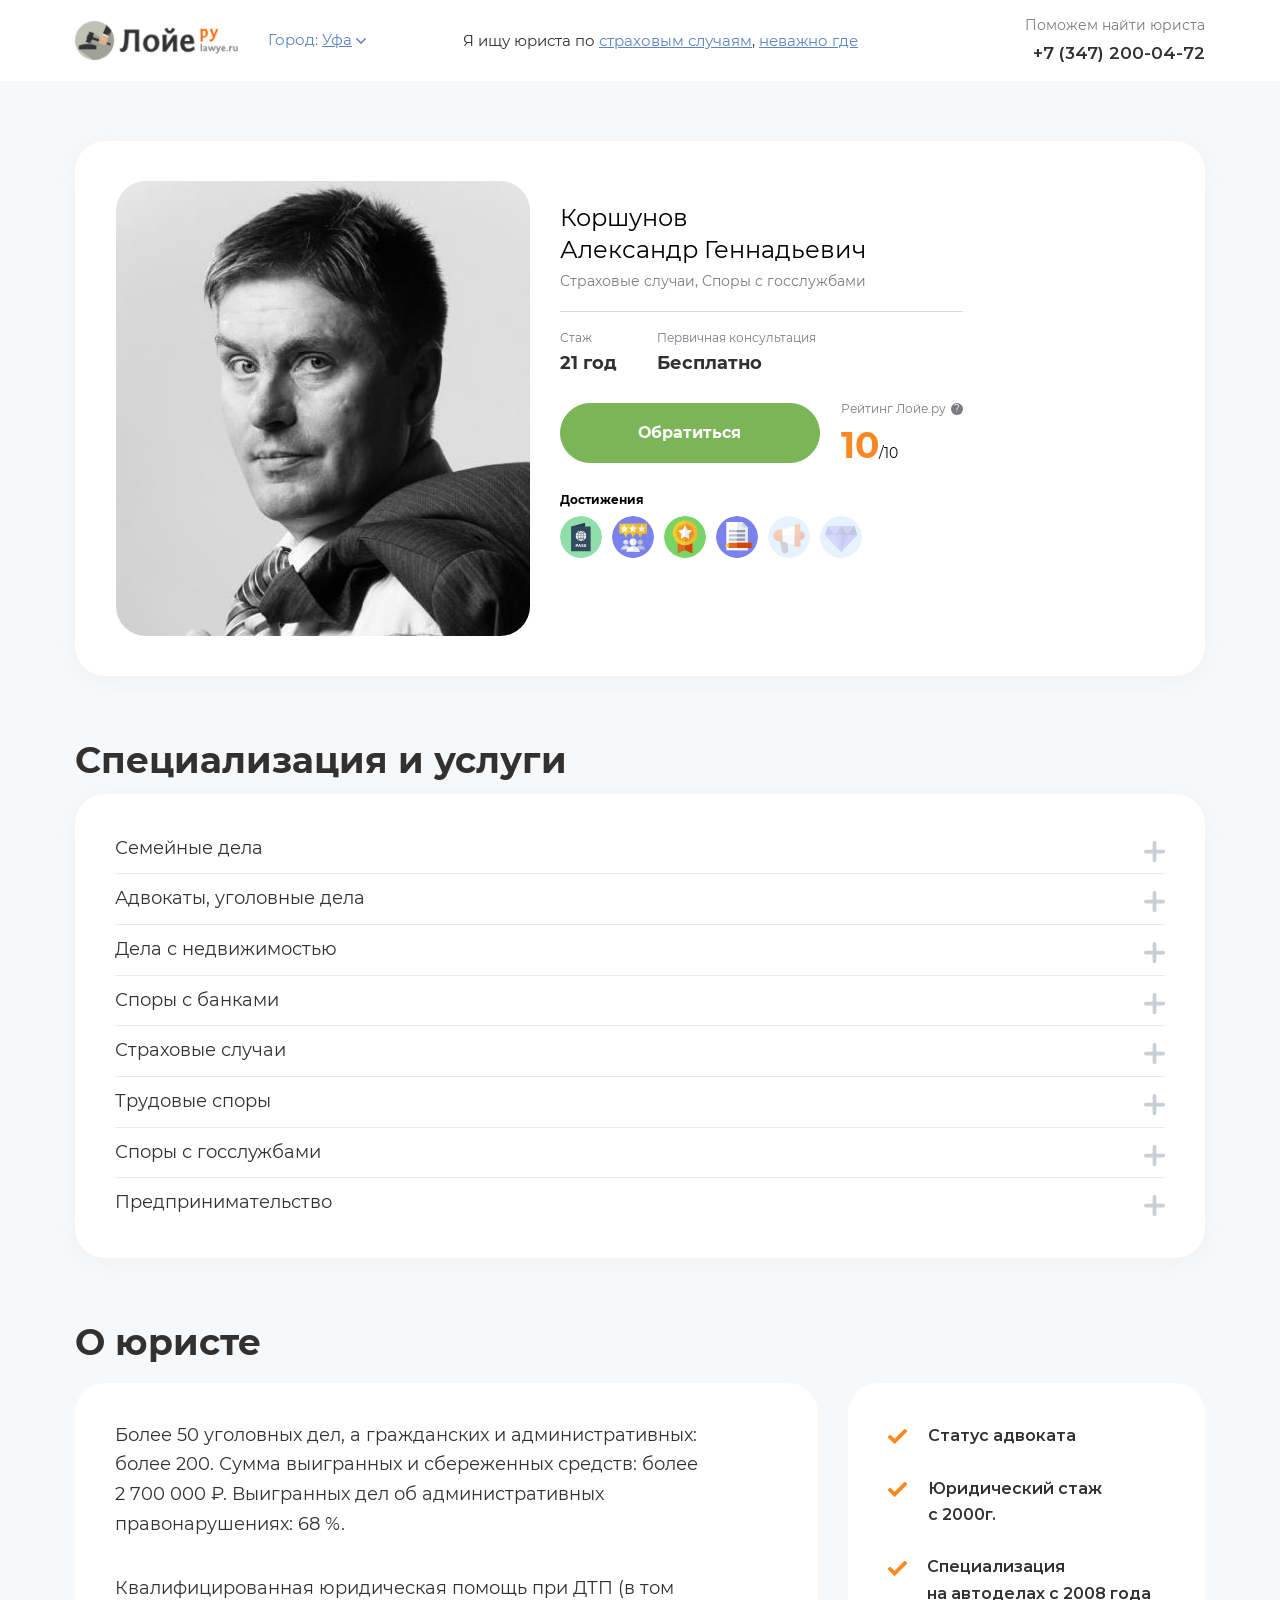
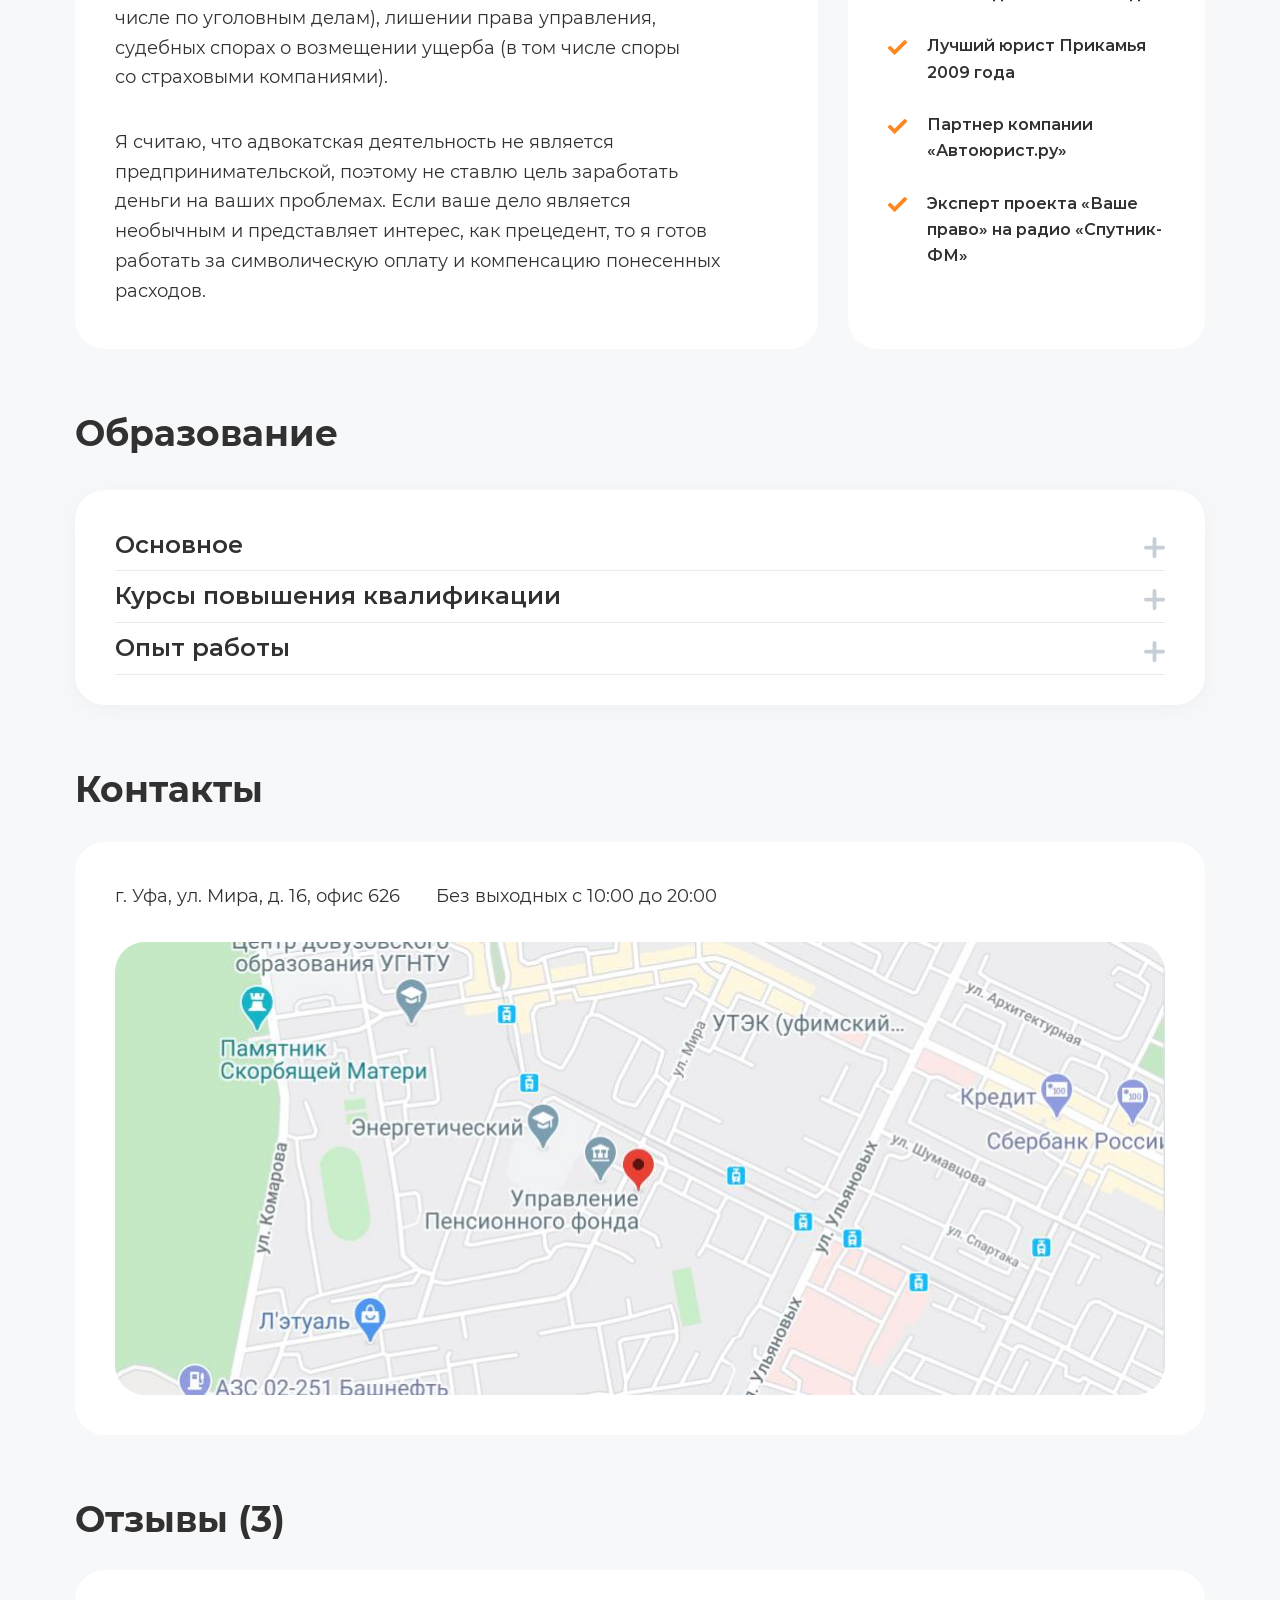
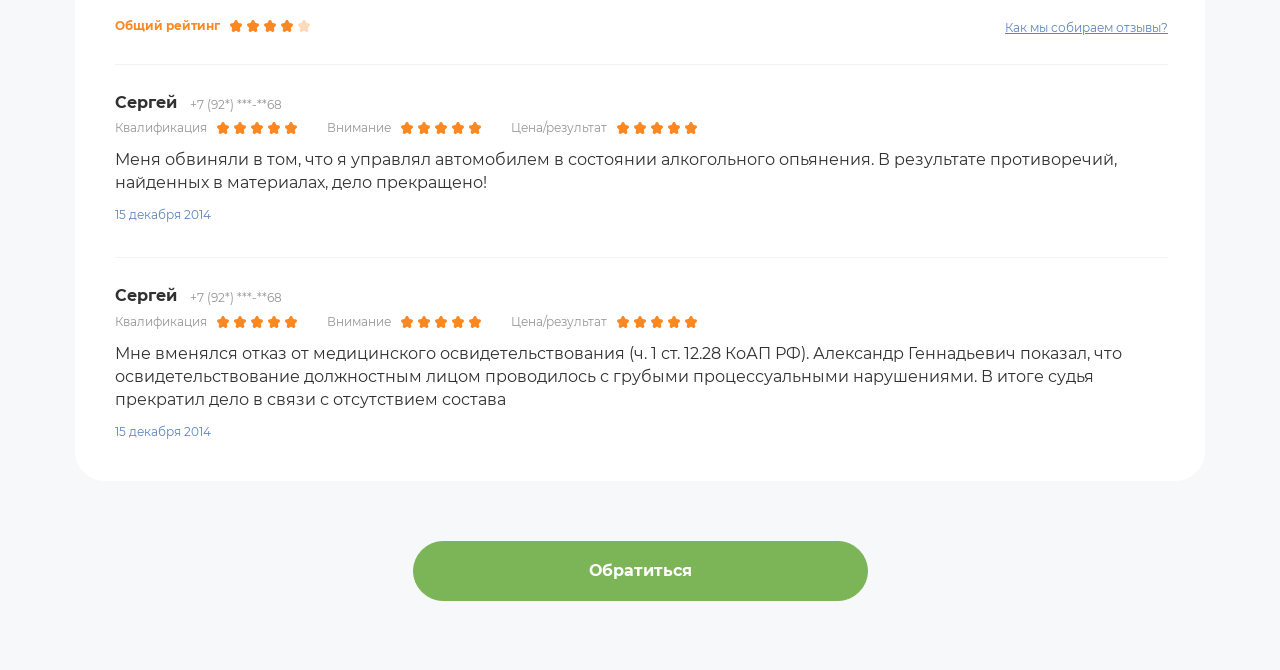
==== public/index.html @ cbe4d890 "Made 1st page" ====
<!DOCTYPE html>
<html lang="ru">
	<head>
		<meta charset="utf-8">
		<title>title</title>
		<meta name="description" content="о чем страница">
		<meta http-equiv="X-UA-Compatible" content="IE=edge">
		<meta name="viewport" content="width=device-width, shrink-to-fit=no">
		<link rel="shortcut icon" type="image/png" href="img/favicon/favicon.png"><meta name="format-detection" content="telephone=no">
		<link rel="image_src" href="http://genrif.ru/assets/i/soc-logo.png">
		<meta property="og:type" content="website">
		<meta property="og:site_name" content="content">
		<meta property="og:title" content="content">
		<meta property="og:description" content="content">
		<meta property="og:url" content="content">
		<meta property="og:locale" content="ru_RU">
		<meta property="og:image" content="path/to/image.jpg">
		<meta property="og:image:width" content="968">
		<meta property="og:image:height" content="504">
		<!-- Custom Browsers Color-->
		<meta name="theme-color" content="#3361d8">
		<link rel="stylesheet" href="libs/swiper/css/swiper.min.css"/>
		<link rel="stylesheet" href="libs/@fancyapps/fancybox/jquery.fancybox.min.css"/>
		<link rel="stylesheet" href="css/main.min.css"/>
	</head>
	<body><!--[if lt IE 11]><p   class="browsehappy container">К сожалению, вы используете устаревший браузер. Пожалуйста, <a href="http://browsehappy.com/" target="_blank">обновите ваш браузер</a>, чтобы улучшить производительность, качество отображаемого материала и повысить безопасность.</p><![endif]-->
		<div class="main-wrapper">
			<!-- start header-->
			<div class="header" id="header">
				<div class="header__header-cont container"><a class="header__logo" href="/"><img src="img/@2x/logo.png" alt=""/></a><a class="header__city-ch-bl" href="#"><span class="gray-txt"></span>Город:
					<span class="blue-txt">Уфа</span>
					<svg class="icon icon-chevron-down ">
						<use xlink:href="img/svg/sprite.svg#chevron-down"></use>
					</svg></a>
					<div class="header__search-result-hint-txt d-none d-xl-block">
						Я ищу юриста по
						<a href="#">страховым случаям</a>,
						<a href="#">неважно где</a>
					</div><a class="header__call-us-block" href="tel:+73472000472"><span class="header__desctop-var d-none d-md-block"><span class="call-us-txt">Поможем найти юриста</span><span class="call-us-number">+7 (347) 200-04-72</span></span><span class="header__mob-var d-flex d-md-none">
					<svg class="icon icon-phone ">
						<use xlink:href="img/svg/sprite.svg#phone"></use>
					</svg></span></a>
				</div>
			</div>
			<!-- end header-->
			<!-- start sProfile-->
			<div class="sProfile" id="sProfile">
				<div class="container">
					<div class="sProfile__profile-box">
						<div class="sProfile__img-block"><img src="img/@2x/profile-img.jpg" alt=""/>
						</div>
						<div class="sProfile__profile-content">
							<div class="sProfile__name-and-spec-box">
								<div class="sProfile__name-txt">Коршунов Александр&#160;Геннадьевич
								</div>
								<div class="sProfile__spec-txt">Страховые случаи, Споры с госслужбами
								</div>
							</div>
							<div class="sProfile__txt-descr-pills">
								<div class="sProfile__txt-descr-pill-item"><span>Стаж</span><span>21 год</span>
								</div>
								<div class="sProfile__txt-descr-pill-item"><span>Первичная консультация</span><span>Бесплатно</span>
								</div>
							</div>
							<div class="sProfile__rate-and-ask-strip"><a class="sProfile__appeal-btn" href="#">Обратиться</a>
								<div class="sProfile__rate-lowyeru-box">
									<div class="sProfile__rate-lowyeru-txt"><span class="txt-bl">Рейтинг Лойе.ру</span><span class="help-icon">?</span>
									</div>
									<div class="sProfile__rate-lowyeru-num"><span>10</span><span>/10</span>
									</div>
								</div>
							</div>
							<div class="sProfile__achivements-box">
								<div class="sProfile__achivements-headline">Достижения
								</div>
								<div class="sProfile__achievment-items-box">
									<div class="sProfile__achievment-item"><img src="img/achievment-img-1.svg" alt=""/>
										<div class="tool-tip">Паспорт проверен</div>
									</div>
									<div class="sProfile__achievment-item"><img src="img/achievment-img-2.svg" alt=""/>
										<div class="tool-tip">Паспорт проверен 2</div>
									</div>
									<div class="sProfile__achievment-item"><img src="img/achievment-img-3.svg" alt=""/>
										<div class="tool-tip">Паспорт проверен 3</div>
									</div>
									<div class="sProfile__achievment-item"><img src="img/achievment-img-4.svg" alt=""/>
										<div class="tool-tip">Паспорт проверен 4</div>
									</div>
									<div class="sProfile__achievment-item"><img src="img/achievment-img-5.svg" alt=""/>
										<div class="tool-tip">Паспорт проверен 5</div>
									</div>
									<div class="sProfile__achievment-item"><img src="img/achievment-img-6.svg" alt=""/>
										<div class="tool-tip">Паспорт проверен 6</div>
									</div>
								</div>
							</div>
						</div>
					</div>
				</div>
			</div>
			<!-- end sProfile-->
			<!-- start sSpecAndServices-->
			<section class="sSpecAndServices" id="sSpecAndServices">
				<div class="container">
					<div class="section-title">
						<h2>Специализация и услуги</h2>
					</div>
					<div class="sSpecAndServices__spec-and-services-box great-parent-js">
						<div class="sSpecAndServices__item-contaiener">
							<div class="sSpecAndServices__item-header item-header-js">
								<div class="sSpecAndServices__item-headline">Семейные дела
								</div>
								<div class="sSpecAndServices__icon-box">
									<svg class="icon icon-plus ">
										<use xlink:href="img/svg/sprite.svg#plus"></use>
									</svg>
								</div>
							</div>
							<div class="sSpecAndServices__item-dropdown item-dropdown-js">
								<ul>
									<li><a href="#">Название услуги</a></li>
									<li><a href="#">Название услуги</a></li>
									<li><a href="#">Название услуги</a></li>
								</ul>
							</div>
						</div>
						<div class="sSpecAndServices__item-contaiener">
							<div class="sSpecAndServices__item-header item-header-js">
								<div class="sSpecAndServices__item-headline">Адвокаты, уголовные дела
								</div>
								<div class="sSpecAndServices__icon-box">
									<svg class="icon icon-plus ">
										<use xlink:href="img/svg/sprite.svg#plus"></use>
									</svg>
								</div>
							</div>
							<div class="sSpecAndServices__item-dropdown item-dropdown-js">
								<ul>
									<li><a href="#">Название услуги</a></li>
									<li><a href="#">Название услуги</a></li>
									<li><a href="#">Название услуги</a></li>
								</ul>
							</div>
						</div>
						<div class="sSpecAndServices__item-contaiener">
							<div class="sSpecAndServices__item-header item-header-js">
								<div class="sSpecAndServices__item-headline">Дела с недвижимостью
								</div>
								<div class="sSpecAndServices__icon-box">
									<svg class="icon icon-plus ">
										<use xlink:href="img/svg/sprite.svg#plus"></use>
									</svg>
								</div>
							</div>
							<div class="sSpecAndServices__item-dropdown item-dropdown-js">
								<ul>
									<li><a href="#">Название услуги</a></li>
									<li><a href="#">Название услуги</a></li>
									<li><a href="#">Название услуги</a></li>
								</ul>
							</div>
						</div>
						<div class="sSpecAndServices__item-contaiener">
							<div class="sSpecAndServices__item-header item-header-js">
								<div class="sSpecAndServices__item-headline">Споры с банками
								</div>
								<div class="sSpecAndServices__icon-box">
									<svg class="icon icon-plus ">
										<use xlink:href="img/svg/sprite.svg#plus"></use>
									</svg>
								</div>
							</div>
							<div class="sSpecAndServices__item-dropdown item-dropdown-js">
								<ul>
									<li><a href="#">Название услуги</a></li>
									<li><a href="#">Название услуги</a></li>
									<li><a href="#">Название услуги</a></li>
								</ul>
							</div>
						</div>
						<div class="sSpecAndServices__item-contaiener">
							<div class="sSpecAndServices__item-header item-header-js">
								<div class="sSpecAndServices__item-headline">Страховые случаи
								</div>
								<div class="sSpecAndServices__icon-box">
									<svg class="icon icon-plus ">
										<use xlink:href="img/svg/sprite.svg#plus"></use>
									</svg>
								</div>
							</div>
							<div class="sSpecAndServices__item-dropdown item-dropdown-js">
								<ul>
									<li><a href="#">Название услуги</a></li>
									<li><a href="#">Название услуги</a></li>
									<li><a href="#">Название услуги</a></li>
								</ul>
							</div>
						</div>
						<div class="sSpecAndServices__item-contaiener">
							<div class="sSpecAndServices__item-header item-header-js">
								<div class="sSpecAndServices__item-headline">Трудовые споры
								</div>
								<div class="sSpecAndServices__icon-box">
									<svg class="icon icon-plus ">
										<use xlink:href="img/svg/sprite.svg#plus"></use>
									</svg>
								</div>
							</div>
							<div class="sSpecAndServices__item-dropdown item-dropdown-js">
								<ul>
									<li><a href="#">Название услуги</a></li>
									<li><a href="#">Название услуги</a></li>
									<li><a href="#">Название услуги</a></li>
								</ul>
							</div>
						</div>
						<div class="sSpecAndServices__item-contaiener">
							<div class="sSpecAndServices__item-header item-header-js">
								<div class="sSpecAndServices__item-headline">Споры с госслужбами
								</div>
								<div class="sSpecAndServices__icon-box">
									<svg class="icon icon-plus ">
										<use xlink:href="img/svg/sprite.svg#plus"></use>
									</svg>
								</div>
							</div>
							<div class="sSpecAndServices__item-dropdown item-dropdown-js">
								<ul>
									<li><a href="#">Название услуги</a></li>
									<li><a href="#">Название услуги</a></li>
									<li><a href="#">Название услуги</a></li>
								</ul>
							</div>
						</div>
						<div class="sSpecAndServices__item-contaiener">
							<div class="sSpecAndServices__item-header item-header-js">
								<div class="sSpecAndServices__item-headline">Предпринимательство
								</div>
								<div class="sSpecAndServices__icon-box">
									<svg class="icon icon-plus ">
										<use xlink:href="img/svg/sprite.svg#plus"></use>
									</svg>
								</div>
							</div>
							<div class="sSpecAndServices__item-dropdown item-dropdown-js">
								<ul>
									<li><a href="#">Название услуги</a></li>
									<li><a href="#">Название услуги</a></li>
									<li><a href="#">Название услуги</a></li>
								</ul>
							</div>
						</div>
					</div>
				</div>
			</section>
			<!-- end sSpecAndServices-->
			<!-- start sAboutLawyer-->
			<section class="sAboutLawyer" id="sAboutLawyer">
				<div class="container">
					<div class="section-title">
						<h2>О юристе</h2>
					</div>
					<div class="row">
						<div class="sAboutLawyer__descr-txt-col col-12 col-lg-8">
							<div class="sAboutLawyer__descr-txt">
								<p>Более 50&nbsp;уголовных дел, а&nbsp;гражданских и&nbsp;административных: более 200. Сумма выигранных и&nbsp;сбереженных средств: более 2&nbsp;700&nbsp;000&nbsp;₽. Выигранных дел об&nbsp;административных правонарушениях: 68&nbsp;%.</p>
								<p>Квалифицированная юридическая помощь при ДТП (в&nbsp;том числе по&nbsp;уголовным делам), лишении права управления, судебных спорах о&nbsp;возмещении ущерба (в&nbsp;том числе споры со&nbsp;страховыми компаниями).</p>
								<p>Я&nbsp;считаю, что адвокатская деятельность не&nbsp;является предпринимательской, поэтому не&nbsp;ставлю цель заработать деньги на&nbsp;ваших проблемах. Если ваше дело является необычным и&nbsp;представляет интерес, как прецедент, то&nbsp;я&nbsp;готов работать за&nbsp;символическую оплату и&nbsp;компенсацию понесенных расходов.</p>
							</div>
						</div>
						<div class="sAboutLawyer__descr-pills-col col-12 col-lg-4">
							<div class="sAboutLawyer__descr-pills">
								<div class="sAboutLawyer__pill-cont">
									<div class="sAboutLawyer__icon-cont">
										<svg class="icon icon-check ">
											<use xlink:href="img/svg/sprite.svg#check"></use>
										</svg>
									</div>
									<div class="sAboutLawyer__txt-cont">Статус адвоката
									</div>
								</div>
								<div class="sAboutLawyer__pill-cont">
									<div class="sAboutLawyer__icon-cont">
										<svg class="icon icon-check ">
											<use xlink:href="img/svg/sprite.svg#check"></use>
										</svg>
									</div>
									<div class="sAboutLawyer__txt-cont">Юридический стаж с&nbsp;2000г.
									</div>
								</div>
								<div class="sAboutLawyer__pill-cont">
									<div class="sAboutLawyer__icon-cont">
										<svg class="icon icon-check ">
											<use xlink:href="img/svg/sprite.svg#check"></use>
										</svg>
									</div>
									<div class="sAboutLawyer__txt-cont">Специализация на&nbsp;автоделах с&nbsp;2008 года
									</div>
								</div>
								<div class="sAboutLawyer__pill-cont">
									<div class="sAboutLawyer__icon-cont">
										<svg class="icon icon-check ">
											<use xlink:href="img/svg/sprite.svg#check"></use>
										</svg>
									</div>
									<div class="sAboutLawyer__txt-cont">Лучший юрист Прикамья 2009 года
									</div>
								</div>
								<div class="sAboutLawyer__pill-cont">
									<div class="sAboutLawyer__icon-cont">
										<svg class="icon icon-check ">
											<use xlink:href="img/svg/sprite.svg#check"></use>
										</svg>
									</div>
									<div class="sAboutLawyer__txt-cont">Партнер компании «Автоюрист.ру»
									</div>
								</div>
								<div class="sAboutLawyer__pill-cont">
									<div class="sAboutLawyer__icon-cont">
										<svg class="icon icon-check ">
											<use xlink:href="img/svg/sprite.svg#check"></use>
										</svg>
									</div>
									<div class="sAboutLawyer__txt-cont">Эксперт проекта «Ваше право» на радио «Спутник-ФМ»
									</div>
								</div>
							</div>
						</div>
					</div>
				</div>
				<!-- end sAboutLawyer-->
			</section>
			<!-- start sEducation-->
			<section class="sEducation" id="sEducation">
				<div class="container">
					<div class="section-title">
						<h2>Образование</h2>
					</div>
					<div class="sEducation__education-pills-box great-parent-js">
						<div class="sEducation__item-contaiener">
							<div class="sEducation__item-header item-header-js">
								<div class="sEducation__item-headline">Основное
								</div>
								<div class="sEducation__icon-box">
									<svg class="icon icon-plus ">
										<use xlink:href="img/svg/sprite.svg#plus"></use>
									</svg>
								</div>
							</div>
							<div class="sEducation__item-dropdown item-dropdown-js">
								<div class="drop-down-box">
									<div class="drop-down-box__dd-item">
										<div class="drop-down-box__year-strip">1999
										</div>
										<div class="drop-down-box__post-info-strip">
											<div class="drop-down-box__post-txt">
												<div class="post-descr">Ординатура по специальности &quot;Ревматология&quot;</div>
												<div class="post-rank"></div>
											</div><a class="drop-down-box__post-link" href="#">
											<div class="watch-txt">Смотреть</div><span class="drop-down-box__post-link-icon-cont">
											<svg class="icon icon-blank ">
												<use xlink:href="img/svg/sprite.svg#blank"></use>
											</svg></span></a>
										</div>
									</div>
									<div class="drop-down-box__dd-item">
										<div class="drop-down-box__year-strip">1985
										</div>
										<div class="drop-down-box__post-info-strip">
											<div class="drop-down-box__post-txt">
												<div class="post-descr">Интернатура по специальности &quot;Терапевт&quot;, Клиническая интернатура в Республиканской клинической больнице МЗ КБР</div>
												<div class="post-rank"></div>
											</div><a class="drop-down-box__post-link" href="#">
											<div class="watch-txt">Смотреть</div><span class="drop-down-box__post-link-icon-cont">
											<svg class="icon icon-blank ">
												<use xlink:href="img/svg/sprite.svg#blank"></use>
											</svg></span></a>
										</div>
									</div>
									<div class="drop-down-box__dd-item">
										<div class="drop-down-box__year-strip">1984
										</div>
										<div class="drop-down-box__post-info-strip">
											<div class="drop-down-box__post-txt">
												<div class="post-descr">Диплом по специальности &quot;Лечебное дело (Лечебно-профилактическое дело)&quot;, Кабардино-Балкарский государственный университет</div>
												<div class="post-rank"></div>
											</div><a class="drop-down-box__post-link" href="#">
											<div class="watch-txt">Смотреть</div><span class="drop-down-box__post-link-icon-cont">
											<svg class="icon icon-blank ">
												<use xlink:href="img/svg/sprite.svg#blank"></use>
											</svg></span></a>
										</div>
									</div>
								</div>
							</div>
						</div>
						<div class="sEducation__item-contaiener">
							<div class="sEducation__item-header item-header-js">
								<div class="sEducation__item-headline">Курсы повышения квалификации
								</div>
								<div class="sEducation__icon-box">
									<svg class="icon icon-plus ">
										<use xlink:href="img/svg/sprite.svg#plus"></use>
									</svg>
								</div>
							</div>
							<div class="sEducation__item-dropdown item-dropdown-js">
								<div class="drop-down-box">
									<div class="drop-down-box__dd-item">
										<div class="drop-down-box__year-strip">2009-2010
										</div>
										<div class="drop-down-box__post-info-strip">
											<div class="drop-down-box__post-txt">
												<div class="post-descr">Врач-ревматолог, Медицинский консультативно-диагностический центр</div>
												<div class="post-rank">Нальчик</div>
											</div><a class="drop-down-box__post-link" href="#">
											<div class="watch-txt">Смотреть</div><span class="drop-down-box__post-link-icon-cont">
											<svg class="icon icon-blank ">
												<use xlink:href="img/svg/sprite.svg#blank"></use>
											</svg></span></a>
										</div>
									</div>
								</div>
							</div>
						</div>
						<div class="sEducation__item-contaiener">
							<div class="sEducation__item-header item-header-js">
								<div class="sEducation__item-headline">Опыт работы
								</div>
								<div class="sEducation__icon-box">
									<svg class="icon icon-plus ">
										<use xlink:href="img/svg/sprite.svg#plus"></use>
									</svg>
								</div>
							</div>
							<div class="sEducation__item-dropdown item-dropdown-js">
								<div class="drop-down-box">
									<div class="drop-down-box__dd-item">
										<div class="drop-down-box__year-strip">2009-2010
										</div>
										<div class="drop-down-box__post-info-strip">
											<div class="drop-down-box__post-txt">
												<div class="post-descr">Врач-ревматолог, Медицинский консультативно-диагностический центр</div>
												<div class="post-rank">Нальчик</div>
											</div><a class="drop-down-box__post-link" href="#">
											<div class="watch-txt">Смотреть</div><span class="drop-down-box__post-link-icon-cont">
											<svg class="icon icon-blank ">
												<use xlink:href="img/svg/sprite.svg#blank"></use>
											</svg></span></a>
										</div>
									</div>
									<div class="drop-down-box__dd-item">
										<div class="drop-down-box__year-strip">1999-2009
										</div>
										<div class="drop-down-box__post-info-strip">
											<div class="drop-down-box__post-txt">
												<div class="post-descr">Врач-ревматолог, Медицинский консультативно-диагностический центр</div>
												<div class="post-rank">Нальчик</div>
											</div><a class="drop-down-box__post-link" href="#">
											<div class="watch-txt">Смотреть</div><span class="drop-down-box__post-link-icon-cont">
											<svg class="icon icon-blank ">
												<use xlink:href="img/svg/sprite.svg#blank"></use>
											</svg></span></a>
										</div>
									</div>
									<div class="drop-down-box__dd-item">
										<div class="drop-down-box__year-strip">1991-1999
										</div>
										<div class="drop-down-box__post-info-strip">
											<div class="drop-down-box__post-txt">
												<div class="post-descr">Врач-ревматолог, Медицинский консультативно-диагностический центр</div>
												<div class="post-rank">Нальчик</div>
											</div><a class="drop-down-box__post-link" href="#">
											<div class="watch-txt">Смотреть</div><span class="drop-down-box__post-link-icon-cont">
											<svg class="icon icon-blank ">
												<use xlink:href="img/svg/sprite.svg#blank"></use>
											</svg></span></a>
										</div>
									</div>
									<div class="drop-down-box__dd-item">
										<div class="drop-down-box__year-strip">1988- 1991
										</div>
										<div class="drop-down-box__post-info-strip">
											<div class="drop-down-box__post-txt">
												<div class="post-descr">Врач функциональной диагностики, Республиканский кардиологический диспансер</div>
												<div class="post-rank">Нальчик</div>
											</div><a class="drop-down-box__post-link" href="#">
											<div class="watch-txt">Смотреть</div><span class="drop-down-box__post-link-icon-cont">
											<svg class="icon icon-blank ">
												<use xlink:href="img/svg/sprite.svg#blank"></use>
											</svg></span></a>
										</div>
									</div>
									<div class="drop-down-box__dd-item">
										<div class="drop-down-box__year-strip">1985-1988
										</div>
										<div class="drop-down-box__post-info-strip">
											<div class="drop-down-box__post-txt">
												<div class="post-descr">Врач функциональной диагностики, Республиканский кардиологический диспансер</div>
												<div class="post-rank">Нальчик</div>
											</div><a class="drop-down-box__post-link" href="#">
											<div class="watch-txt">Смотреть</div><span class="drop-down-box__post-link-icon-cont">
											<svg class="icon icon-blank ">
												<use xlink:href="img/svg/sprite.svg#blank"></use>
											</svg></span></a>
										</div>
									</div>
								</div>
							</div>
						</div>
					</div>
				</div>
			</section>
			<!-- end sEducation-->
			<!-- start sContact-->
			<section class="sContact" id="sContact">
				<div class="container">
					<div class="section-title">
						<h2>Контакты</h2>
					</div>
					<div class="sContact__map-box">
						<div class="sContact__address-txt">
							<p>г. Уфа, ул. Мира, д. 16, офис 626</p>
							<p>Без выходных с 10:00 до 20:00</p>
						</div>
						<div class="sContact__map-cont"><img src="img/@2x/sContact-map.jpg" alt=""/>
						</div>
					</div>
				</div>
			</section>
			<!-- end sContact-->
			<!-- start sFeedBack-->
			<section class="sFeedBack" id="sFeedBack">
				<div class="container">
					<div class="section-title">
						<h2>Отзывы (3)</h2>
					</div>
					<div class="sFeedBack__feedback-box">
						<div class="sFeedBack__header">
							<div class="sFeedBack__general-rate">
								<div class="sFeedBack__general-rate-txt">Общий рейтинг
								</div>
								<div class="sFeedBack__stars-cont">
									<div class="star-icon-cont">
										<svg class="icon icon-star ">
											<use xlink:href="img/svg/sprite.svg#star"></use>
										</svg>
									</div>
									<div class="star-icon-cont">
										<svg class="icon icon-star ">
											<use xlink:href="img/svg/sprite.svg#star"></use>
										</svg>
									</div>
									<div class="star-icon-cont">
										<svg class="icon icon-star ">
											<use xlink:href="img/svg/sprite.svg#star"></use>
										</svg>
									</div>
									<div class="star-icon-cont">
										<svg class="icon icon-star ">
											<use xlink:href="img/svg/sprite.svg#star"></use>
										</svg>
									</div>
									<div class="star-icon-cont transparent-star">
										<svg class="icon icon-star ">
											<use xlink:href="img/svg/sprite.svg#star"></use>
										</svg>
									</div>
								</div>
							</div>
							<div class="sFeedBack__hader-feedback-info"><a class="feedback-popup-js" href="#">Как мы собираем отзывы?</a>
								<div class="feedback-pop-up-bl">
									<div class="feedback-pop-up-bl__headline">Мы сами обзваниваем клиентов и собираем отзывы
									</div>
									<div class="feedback-pop-up-bl__after-headline-txt">Если находим фейки — блокируем юриста.
									</div>
									<div class="feedback-pop-up-bl__pills-block">
										<div class="feedback-pop-up-bl__pill-txt">Юрист находит клиента и оказывает услугу
										</div>
										<div class="feedback-pop-up-bl__pill-txt">По итогу работы мы связываемся с клиентом и узнаем его мнение
										</div>
										<div class="feedback-pop-up-bl__pill-txt">Если выясняем, что клиент ненастоящий, а отзыв фейковый — блокируем юриста на Лойе.ру
										</div>
									</div>
									<div class="feedback-pop-up-bl__after-pills-txt">Юрист не влияет на собираемые отзывы.
									</div>
								</div>
							</div>
						</div>
						<div class="feedbacks-cont">
							<div class="feedbacks-cont__item">
								<div class="feedbacks-cont__name-and-num-strip">
									<div class="feedbacks-cont__name-txt">Сергей
									</div>
									<div class="feedbacks-cont__num-txt">+7 (92*) ***-**68
									</div>
								</div>
								<div class="feedbacks-cont__rate-in-detail">
									<div class="feedbacks-cont__rate-in-detail-item">
										<div class="feedbacks-cont__detail-name">Квалификация
										</div>
										<div class="feedbacks-cont__stars-cont">
											<div class="star-icon-cont">
												<svg class="icon icon-star ">
													<use xlink:href="img/svg/sprite.svg#star"></use>
												</svg>
											</div>
											<div class="star-icon-cont">
												<svg class="icon icon-star ">
													<use xlink:href="img/svg/sprite.svg#star"></use>
												</svg>
											</div>
											<div class="star-icon-cont">
												<svg class="icon icon-star ">
													<use xlink:href="img/svg/sprite.svg#star"></use>
												</svg>
											</div>
											<div class="star-icon-cont">
												<svg class="icon icon-star ">
													<use xlink:href="img/svg/sprite.svg#star"></use>
												</svg>
											</div>
											<div class="star-icon-cont">
												<svg class="icon icon-star ">
													<use xlink:href="img/svg/sprite.svg#star"></use>
												</svg>
											</div>
										</div>
									</div>
									<div class="feedbacks-cont__rate-in-detail-item">
										<div class="feedbacks-cont__detail-name">Внимание
										</div>
										<div class="feedbacks-cont__stars-cont">
											<div class="star-icon-cont">
												<svg class="icon icon-star ">
													<use xlink:href="img/svg/sprite.svg#star"></use>
												</svg>
											</div>
											<div class="star-icon-cont">
												<svg class="icon icon-star ">
													<use xlink:href="img/svg/sprite.svg#star"></use>
												</svg>
											</div>
											<div class="star-icon-cont">
												<svg class="icon icon-star ">
													<use xlink:href="img/svg/sprite.svg#star"></use>
												</svg>
											</div>
											<div class="star-icon-cont">
												<svg class="icon icon-star ">
													<use xlink:href="img/svg/sprite.svg#star"></use>
												</svg>
											</div>
											<div class="star-icon-cont">
												<svg class="icon icon-star ">
													<use xlink:href="img/svg/sprite.svg#star"></use>
												</svg>
											</div>
										</div>
									</div>
									<div class="feedbacks-cont__rate-in-detail-item">
										<div class="feedbacks-cont__detail-name">Цена/результат
										</div>
										<div class="feedbacks-cont__stars-cont">
											<div class="star-icon-cont">
												<svg class="icon icon-star ">
													<use xlink:href="img/svg/sprite.svg#star"></use>
												</svg>
											</div>
											<div class="star-icon-cont">
												<svg class="icon icon-star ">
													<use xlink:href="img/svg/sprite.svg#star"></use>
												</svg>
											</div>
											<div class="star-icon-cont">
												<svg class="icon icon-star ">
													<use xlink:href="img/svg/sprite.svg#star"></use>
												</svg>
											</div>
											<div class="star-icon-cont">
												<svg class="icon icon-star ">
													<use xlink:href="img/svg/sprite.svg#star"></use>
												</svg>
											</div>
											<div class="star-icon-cont">
												<svg class="icon icon-star ">
													<use xlink:href="img/svg/sprite.svg#star"></use>
												</svg>
											</div>
										</div>
									</div>
								</div>
								<div class="feedbacks-cont__feedback-txt">Меня обвиняли в том, что я управлял автомобилем в состоянии алкогольного опьянения. В результате противоречий, найденных в материалах, дело прекращено!
								</div>
								<div class="feedbacks-cont__feedback-date">15 декабря 2014
								</div>
							</div>
							<div class="feedbacks-cont__item">
								<div class="feedbacks-cont__name-and-num-strip">
									<div class="feedbacks-cont__name-txt">Сергей
									</div>
									<div class="feedbacks-cont__num-txt">+7 (92*) ***-**68
									</div>
								</div>
								<div class="feedbacks-cont__rate-in-detail">
									<div class="feedbacks-cont__rate-in-detail-item">
										<div class="feedbacks-cont__detail-name">Квалификация
										</div>
										<div class="feedbacks-cont__stars-cont">
											<div class="star-icon-cont">
												<svg class="icon icon-star ">
													<use xlink:href="img/svg/sprite.svg#star"></use>
												</svg>
											</div>
											<div class="star-icon-cont">
												<svg class="icon icon-star ">
													<use xlink:href="img/svg/sprite.svg#star"></use>
												</svg>
											</div>
											<div class="star-icon-cont">
												<svg class="icon icon-star ">
													<use xlink:href="img/svg/sprite.svg#star"></use>
												</svg>
											</div>
											<div class="star-icon-cont">
												<svg class="icon icon-star ">
													<use xlink:href="img/svg/sprite.svg#star"></use>
												</svg>
											</div>
											<div class="star-icon-cont">
												<svg class="icon icon-star ">
													<use xlink:href="img/svg/sprite.svg#star"></use>
												</svg>
											</div>
										</div>
									</div>
									<div class="feedbacks-cont__rate-in-detail-item">
										<div class="feedbacks-cont__detail-name">Внимание
										</div>
										<div class="feedbacks-cont__stars-cont">
											<div class="star-icon-cont">
												<svg class="icon icon-star ">
													<use xlink:href="img/svg/sprite.svg#star"></use>
												</svg>
											</div>
											<div class="star-icon-cont">
												<svg class="icon icon-star ">
													<use xlink:href="img/svg/sprite.svg#star"></use>
												</svg>
											</div>
											<div class="star-icon-cont">
												<svg class="icon icon-star ">
													<use xlink:href="img/svg/sprite.svg#star"></use>
												</svg>
											</div>
											<div class="star-icon-cont">
												<svg class="icon icon-star ">
													<use xlink:href="img/svg/sprite.svg#star"></use>
												</svg>
											</div>
											<div class="star-icon-cont">
												<svg class="icon icon-star ">
													<use xlink:href="img/svg/sprite.svg#star"></use>
												</svg>
											</div>
										</div>
									</div>
									<div class="feedbacks-cont__rate-in-detail-item">
										<div class="feedbacks-cont__detail-name">Цена/результат
										</div>
										<div class="feedbacks-cont__stars-cont">
											<div class="star-icon-cont">
												<svg class="icon icon-star ">
													<use xlink:href="img/svg/sprite.svg#star"></use>
												</svg>
											</div>
											<div class="star-icon-cont">
												<svg class="icon icon-star ">
													<use xlink:href="img/svg/sprite.svg#star"></use>
												</svg>
											</div>
											<div class="star-icon-cont">
												<svg class="icon icon-star ">
													<use xlink:href="img/svg/sprite.svg#star"></use>
												</svg>
											</div>
											<div class="star-icon-cont">
												<svg class="icon icon-star ">
													<use xlink:href="img/svg/sprite.svg#star"></use>
												</svg>
											</div>
											<div class="star-icon-cont">
												<svg class="icon icon-star ">
													<use xlink:href="img/svg/sprite.svg#star"></use>
												</svg>
											</div>
										</div>
									</div>
								</div>
								<div class="feedbacks-cont__feedback-txt">Мне вменялся отказ от медицинского освидетельствования (ч. 1 ст. 12.28 КоАП РФ). Александр Геннадьевич показал, что освидетельствование должностным лицом проводилось с грубыми процессуальными нарушениями. В итоге судья прекратил дело в связи с отсутствием состава 
								</div>
								<div class="feedbacks-cont__feedback-date">15 декабря 2014
								</div>
							</div>
						</div>
					</div><a class="sFeedBack__appy-btn" href="#">Обратиться</a>
				</div>
			</section>
			<!-- end sFeedBack-->
		</div>
		<div class="d-none">
			<div class="form-wrap modal-win modal-form" id="modal-call">
				<form>
					<input type="hidden" name="example-input-field"/>
					<input class="order" type="hidden" name="order" value="Заявка  с сайта"/>
					<input class="utm_source" type="hidden" name="utm_source"/>
					<input class="utm_term" type="hidden" name="utm_term"/>
					<input class="utm_medium" type="hidden" name="utm_medium"/>
					<input class="utm_campaign" type="hidden" name="utm_campaign"/>
					<div class="text-center">
						<div class="form-wrap__title h3 ttu">Обратный звонок
						</div>
						<p>Заполните заявку и&nbsp;мы&nbsp;с&nbsp;Вами свяжемся в&nbsp;течение 15&nbsp;минут</p>
					</div>
					<div class="form-wrap__input-wrap form-group"><input class="form-wrap__input form-control" type="text" placeholder="Ваше Имя" name="text" required="required"/> 
					</div>
					<!-- +e.input-wrap-->
					<div class="form-wrap__input-wrap form-group"><input class="form-wrap__input form-control" type="tel" placeholder="Ваш телефон" name="tel" required="required"/>
					</div>
					<!-- +e.input-wrap--><input class="form-wrap__btn" type="submit" value="Рассчитать"/>
					<div class="form-wrap__polite">
						<label class="custom-input"><input class="custom-input__input" type="checkbox" name="checkbox" checked="checked"/><span class="custom-input__lab"></span><small class="custom-input__text text-secondary">Согласен на обработку и хранение моих персональных данных в соответствии с условиями</small>
						</label>
					</div>
				</form>
			</div>
			<!-- #modal-call-->
		</div>
		<!-- modal-->
		<script src="js/lazy.js"></script>
		<script src="libs/jquery/jquery.min.js"></script>
		<!-- полифил для picture-->
		<script src="libs/picturefill/picturefill.min.js"></script>
		<!-- полифил для object-fit-->
		<script src="libs/object-fit-images/ofi.min.js"></script>
		<!-- modal libs-->
		<script src="libs/@fancyapps/fancybox/jquery.fancybox.min.js"></script>
		<!-- modal libs-->
		<!-- slider libs-->
		<script src="libs/swiper/js/swiper.min.js"></script>
		<!-- /slider libs-->
		<!-- for svg libs-->
		<script src="libs/svg4everybody/svg4everybody.min.js"></script>
		<!-- /for svg libs-->
		<script src="libs/inputmask/jquery.inputmask.min.js"></script>
		<script src="js/common.js"></script>
	</body>
</html>
---- public/css/main.min.css ----
@font-face{font-family:Montserrat;font-style:normal;font-weight:400;font-display:block;src:url(../fonts/Montserrat-Regular/Montserrat-Regular.woff2) format("woff2"),url(../fonts/Montserrat-Regular/Montserrat-Regular.woff) format("woff")}@font-face{font-family:Montserrat;font-style:normal;font-weight:600;font-display:block;src:url(../fonts/Montserrat-SemiBold/Montserrat-SemiBold.woff2) format("woff2"),url(../fonts/Montserrat-SemiBold/Montserrat-SemiBold.woff) format("woff")}@font-face{font-family:Montserrat;font-style:normal;font-weight:700;font-display:block;src:url(../fonts/Montserrat-Bold/Montserrat-Bold.woff2) format("woff2"),url(../fonts/Montserrat-Bold/Montserrat-Bold.woff) format("woff")}.icon{display:inline-block;width:1em;height:1em;fill:currentColor}.icon-blank{font-size:2.3rem;width:.73913em}.icon-check{font-size:1.9rem;width:1em}.icon-chevron-down{font-size:1rem;width:1em}.icon-phone{font-size:2.5rem;width:1.04em}.icon-plus{font-size:2.1rem;width:1em}.icon-star{font-size:1.2rem;width:1em}:root{--sPT:2.22222rem;--sPB:2.5rem;--sTPB:1.11111rem;--blue:#5b84c0;--indigo:#6610f2;--purple:#6f42c1;--pink:#e83e8c;--red:#dc3545;--orange:#fd8822;--yellow:#ffc107;--green:#7cb558;--teal:#20c997;--cyan:#17a2b8;--white:#fff;--gray:#dbdbdb;--gray-dark:#343a40;--primary:#7cb558;--secondary:#7e7a82;--success:#7cb558;--info:#5b84c0;--warning:#fd8822;--danger:green;--light:#f8f9fa;--dark:#343a40;--breakpoint-xs:0;--breakpoint-sm:576px;--breakpoint-md:768px;--breakpoint-lg:992px;--breakpoint-xl:1200px;--font-family-sans-serif:"Montserrat",-apple-system,BlinkMacSystemFont,"Segoe UI",Roboto,"Helvetica Neue",Arial,"Noto Sans",sans-serif,"Apple Color Emoji","Segoe UI Emoji","Segoe UI Symbol","Noto Color Emoji";--font-family-monospace:SFMono-Regular,Menlo,Monaco,Consolas,"Liberation Mono","Courier New",monospace}*,:after,:before{box-sizing:border-box}html{font-family:sans-serif;line-height:1.15;-webkit-text-size-adjust:100%;-webkit-tap-highlight-color:rgba(0,0,0,0)}article,aside,figcaption,figure,footer,header,hgroup,main,nav,section{display:block}body{margin:0;font-family:Montserrat,-apple-system,BlinkMacSystemFont,Segoe UI,Roboto,Helvetica Neue,Arial,Noto Sans,sans-serif,Apple Color Emoji,Segoe UI Emoji,Segoe UI Symbol,Noto Color Emoji;font-size:1rem;font-weight:400;line-height:1.5;color:#313131;text-align:left;background-color:#f7f8f9}[tabindex="-1"]:focus:not(:focus-visible){outline:0!important}hr{box-sizing:content-box;height:0;overflow:visible}h1,h2,h3,h4,h5,h6{margin-top:0;margin-bottom:.5rem}p{margin-top:0;margin-bottom:1rem}abbr[data-original-title],abbr[title]{text-decoration:underline;text-decoration:underline dotted;cursor:help;border-bottom:0;text-decoration-skip-ink:none}address{font-style:normal;line-height:inherit}address,dl,ol,ul{margin-bottom:1rem}dl,ol,ul{margin-top:0}ol ol,ol ul,ul ol,ul ul{margin-bottom:0}dt{font-weight:700}dd{margin-bottom:.5rem;margin-left:0}blockquote{margin:0 0 1rem}b,strong{font-weight:bolder}small{font-size:80%}sub,sup{position:relative;font-size:75%;line-height:0;vertical-align:baseline}sub{bottom:-.25em}sup{top:-.5em}a{color:#7cb558;text-decoration:none;background-color:transparent}a:hover{color:#58853b;text-decoration:underline}a:not([href]),a:not([href]):hover{color:inherit;text-decoration:none}code,kbd,pre,samp{font-family:SFMono-Regular,Menlo,Monaco,Consolas,Liberation Mono,Courier New,monospace;font-size:1em}pre{margin-top:0;margin-bottom:1rem;overflow:auto;-ms-overflow-style:scrollbar}figure{margin:0 0 1rem}img{border-style:none}img,svg{vertical-align:middle}svg{overflow:hidden}table{border-collapse:collapse}caption{padding-top:.75rem;padding-bottom:.75rem;color:#dbdbdb;text-align:left;caption-side:bottom}th{text-align:inherit}label{display:inline-block;margin-bottom:.5rem}button{border-radius:0}button:focus{outline:1px dotted;outline:5px auto -webkit-focus-ring-color}button,input,optgroup,select,textarea{margin:0;font-family:inherit;font-size:inherit;line-height:inherit}button,input{overflow:visible}button,select{text-transform:none}[role=button]{cursor:pointer}select{word-wrap:normal}[type=button],[type=reset],[type=submit],button{-webkit-appearance:button}[type=button]:not(:disabled),[type=reset]:not(:disabled),[type=submit]:not(:disabled),button:not(:disabled){cursor:pointer}[type=button]::-moz-focus-inner,[type=reset]::-moz-focus-inner,[type=submit]::-moz-focus-inner,button::-moz-focus-inner{padding:0;border-style:none}input[type=checkbox],input[type=radio]{box-sizing:border-box;padding:0}textarea{overflow:auto;resize:vertical}fieldset{min-width:0;padding:0;margin:0;border:0}legend{display:block;width:100%;max-width:100%;padding:0;margin-bottom:.5rem;font-size:1.5rem;line-height:inherit;color:inherit;white-space:normal}progress{vertical-align:baseline}[type=number]::-webkit-inner-spin-button,[type=number]::-webkit-outer-spin-button{height:auto}[type=search]{outline-offset:-2px;-webkit-appearance:none}[type=search]::-webkit-search-decoration{-webkit-appearance:none}::-webkit-file-upload-button{font:inherit;-webkit-appearance:button}output{display:inline-block}summary{display:list-item;cursor:pointer}template{display:none}[hidden]{display:none!important}.h1,.h2,.h3,.h4,.h5,.h6,h1,h2,h3,h4,h5,h6{margin-bottom:.5rem;font-weight:500;line-height:1.2}.h1,h1{font-size:2.5rem}.h2,h2{font-size:2rem}.h3,h3{font-size:1.75rem}.h4,h4{font-size:1.5rem}.h5,h5{font-size:1.25rem}.h6,h6{font-size:1rem}.lead{font-size:1.25rem;font-weight:300}.display-1{font-size:6rem}.display-1,.display-2{font-weight:300;line-height:1.2}.display-2{font-size:5.5rem}.display-3{font-size:4.5rem}.display-3,.display-4{font-weight:300;line-height:1.2}.display-4{font-size:3.5rem}hr{margin-top:1rem;margin-bottom:1rem;border:0;border-top:1px solid rgba(0,0,0,.1)}.small,small{font-size:80%;font-weight:400}.mark,mark{padding:.2em;background-color:#fcf8e3}.list-inline,.list-unstyled{padding-left:0;list-style:none}.list-inline-item{display:inline-block}.list-inline-item:not(:last-child){margin-right:.5rem}.initialism{font-size:90%;text-transform:uppercase}.blockquote{margin-bottom:1rem;font-size:1.25rem}.blockquote-footer{display:block;font-size:80%;color:#dbdbdb}.blockquote-footer:before{content:"\2014\00A0"}.container,.container-fluid,.container-lg,.container-md,.container-sm,.container-xl,.container-xs{width:100%;padding-right:15px;padding-left:15px;margin-right:auto;margin-left:auto}.container{max-width:480px}.row{display:flex;flex-wrap:wrap;margin-right:-15px;margin-left:-15px}.no-gutters{margin-right:0;margin-left:0}.no-gutters>.col,.no-gutters>[class*=col-]{padding-right:0;padding-left:0}.col,.col-1,.col-2,.col-3,.col-4,.col-5,.col-6,.col-7,.col-8,.col-9,.col-10,.col-11,.col-12,.col-auto,.col-lg,.col-lg-1,.col-lg-2,.col-lg-3,.col-lg-4,.col-lg-5,.col-lg-6,.col-lg-7,.col-lg-8,.col-lg-9,.col-lg-10,.col-lg-11,.col-lg-12,.col-lg-auto,.col-md,.col-md-1,.col-md-2,.col-md-3,.col-md-4,.col-md-5,.col-md-6,.col-md-7,.col-md-8,.col-md-9,.col-md-10,.col-md-11,.col-md-12,.col-md-auto,.col-sm,.col-sm-1,.col-sm-2,.col-sm-3,.col-sm-4,.col-sm-5,.col-sm-6,.col-sm-7,.col-sm-8,.col-sm-9,.col-sm-10,.col-sm-11,.col-sm-12,.col-sm-auto,.col-xl,.col-xl-1,.col-xl-2,.col-xl-3,.col-xl-4,.col-xl-5,.col-xl-6,.col-xl-7,.col-xl-8,.col-xl-9,.col-xl-10,.col-xl-11,.col-xl-12,.col-xl-auto{position:relative;width:100%;padding-right:15px;padding-left:15px}.col{flex-basis:0;flex-grow:1;min-width:0;max-width:100%}.row-cols-1>*{flex:0 0 100%;max-width:100%}.row-cols-2>*{flex:0 0 50%;max-width:50%}.row-cols-3>*{flex:0 0 33.33333%;max-width:33.33333%}.row-cols-4>*{flex:0 0 25%;max-width:25%}.row-cols-5>*{flex:0 0 20%;max-width:20%}.row-cols-6>*{flex:0 0 16.66667%;max-width:16.66667%}.col-auto{flex:0 0 auto;width:auto;max-width:100%}.col-1{flex:0 0 8.33333%;max-width:8.33333%}.col-2{flex:0 0 16.66667%;max-width:16.66667%}.col-3{flex:0 0 25%;max-width:25%}.col-4{flex:0 0 33.33333%;max-width:33.33333%}.col-5{flex:0 0 41.66667%;max-width:41.66667%}.col-6{flex:0 0 50%;max-width:50%}.col-7{flex:0 0 58.33333%;max-width:58.33333%}.col-8{flex:0 0 66.66667%;max-width:66.66667%}.col-9{flex:0 0 75%;max-width:75%}.col-10{flex:0 0 83.33333%;max-width:83.33333%}.col-11{flex:0 0 91.66667%;max-width:91.66667%}.col-12{flex:0 0 100%;max-width:100%}.order-first{order:-1}.order-last{order:13}.order-0{order:0}.order-1{order:1}.order-2{order:2}.order-3{order:3}.order-4{order:4}.order-5{order:5}.order-6{order:6}.order-7{order:7}.order-8{order:8}.order-9{order:9}.order-10{order:10}.order-11{order:11}.order-12{order:12}.offset-1{margin-left:8.33333%}.offset-2{margin-left:16.66667%}.offset-3{margin-left:25%}.offset-4{margin-left:33.33333%}.offset-5{margin-left:41.66667%}.offset-6{margin-left:50%}.offset-7{margin-left:58.33333%}.offset-8{margin-left:66.66667%}.offset-9{margin-left:75%}.offset-10{margin-left:83.33333%}.offset-11{margin-left:91.66667%}.form-control{display:block;width:100%;height:calc(1.5em + .75rem + 2px);padding:.375rem .75rem;font-size:1rem;font-weight:400;line-height:1.5;color:#495057;background-color:#fff;background-clip:padding-box;border:1px solid #ced4da;border-radius:.55556rem;transition:border-color .15s ease-in-out,box-shadow .15s ease-in-out}.form-control::-ms-expand{background-color:transparent;border:0}.form-control:-moz-focusring{color:transparent;text-shadow:0 0 0 #495057}.form-control:focus{color:#495057;background-color:#fff;border-color:#c1dcb0;outline:0;box-shadow:0 0 0 .2rem rgba(124,181,88,.25)}.form-control::placeholder{color:#dbdbdb;opacity:1}.form-control:disabled,.form-control[readonly]{background-color:#e9ecef;opacity:1}input[type=date].form-control,input[type=datetime-local].form-control,input[type=month].form-control,input[type=time].form-control{appearance:none}select.form-control:focus::-ms-value{color:#495057;background-color:#fff}.form-control-file,.form-control-range{display:block;width:100%}.col-form-label{padding-top:calc(.375rem + 1px);padding-bottom:calc(.375rem + 1px);margin-bottom:0;font-size:inherit;line-height:1.5}.col-form-label-lg{padding-top:calc(.5rem + 1px);padding-bottom:calc(.5rem + 1px);font-size:1.25rem;line-height:1.5}.col-form-label-sm{padding-top:calc(.25rem + 1px);padding-bottom:calc(.25rem + 1px);font-size:.875rem;line-height:1.5}.form-control-plaintext{display:block;width:100%;padding:.375rem 0;margin-bottom:0;font-size:1rem;line-height:1.5;color:#313131;background-color:transparent;border:solid transparent;border-width:1px 0}.form-control-plaintext.form-control-lg,.form-control-plaintext.form-control-sm{padding-right:0;padding-left:0}.form-control-sm{height:calc(1.5em + .5rem + 2px);padding:.25rem .5rem;font-size:.875rem;line-height:1.5;border-radius:.2rem}.form-control-lg{height:calc(1.5em + 1rem + 2px);padding:.5rem 1rem;font-size:1.25rem;line-height:1.5;border-radius:.3rem}select.form-control[multiple],select.form-control[size],textarea.form-control{height:auto}.form-group{margin-bottom:1rem}.form-text{display:block;margin-top:.25rem}.form-row{display:flex;flex-wrap:wrap;margin-right:-5px;margin-left:-5px}.form-row>.col,.form-row>[class*=col-]{padding-right:5px;padding-left:5px}.form-check{position:relative;display:block;padding-left:1.25rem}.form-check-input{position:absolute;margin-top:.3rem;margin-left:-1.25rem}.form-check-input:disabled~.form-check-label,.form-check-input[disabled]~.form-check-label{color:#dbdbdb}.form-check-label{margin-bottom:0}.form-check-inline{display:inline-flex;align-items:center;padding-left:0;margin-right:.75rem}.form-check-inline .form-check-input{position:static;margin-top:0;margin-right:.3125rem;margin-left:0}.valid-feedback{display:none;width:100%;margin-top:.25rem;font-size:80%;color:#7cb558}.valid-tooltip{position:absolute;top:100%;z-index:5;display:none;max-width:100%;padding:.25rem .5rem;margin-top:.1rem;font-size:.875rem;line-height:1.5;color:#212529;background-color:rgba(124,181,88,.9);border-radius:.55556rem}.is-valid~.valid-feedback,.is-valid~.valid-tooltip,.was-validated :valid~.valid-feedback,.was-validated :valid~.valid-tooltip{display:block}.form-control.is-valid,.was-validated .form-control:valid{border-color:#7cb558;padding-right:calc(1.5em + .75rem);background-image:url("data:image/svg+xml;charset=utf-8,%3Csvg xmlns='http://www.w3.org/2000/svg' width='8' height='8'%3E%3Cpath fill='%237CB558' d='M2.3 6.73L.6 4.53c-.4-1.04.46-1.4 1.1-.8l1.1 1.4 3.4-3.8c.6-.63 1.6-.27 1.2.7l-4 4.6c-.43.5-.8.4-1.1.1z'/%3E%3C/svg%3E");background-repeat:no-repeat;background-position:right calc(.375em + .1875rem) center;background-size:calc(.75em + .375rem) calc(.75em + .375rem)}.form-control.is-valid:focus,.was-validated .form-control:valid:focus{border-color:#7cb558;box-shadow:0 0 0 .2rem rgba(124,181,88,.25)}.was-validated textarea.form-control:valid,textarea.form-control.is-valid{padding-right:calc(1.5em + .75rem);background-position:top calc(.375em + .1875rem) right calc(.375em + .1875rem)}.custom-select.is-valid,.was-validated .custom-select:valid{border-color:#7cb558;padding-right:calc((3em + 2.25rem)/4 + 1.75rem);background:str-replace(url("data:image/svg+xml;charset=utf-8,%3Csvg xmlns='http://www.w3.org/2000/svg' viewBox='0 0 4 5'%3E%3Cpath fill='%23343a40' d='M2 0L0 2h4zm0 5L0 3h4z'/%3E%3C/svg%3E"),"#","%23") no-repeat right .75rem center/8px 10px,url("data:image/svg+xml;charset=utf-8,%3Csvg xmlns='http://www.w3.org/2000/svg' width='8' height='8'%3E%3Cpath fill='%237CB558' d='M2.3 6.73L.6 4.53c-.4-1.04.46-1.4 1.1-.8l1.1 1.4 3.4-3.8c.6-.63 1.6-.27 1.2.7l-4 4.6c-.43.5-.8.4-1.1.1z'/%3E%3C/svg%3E") #fff no-repeat center right 1.75rem/calc(.75em + .375rem) calc(.75em + .375rem)}.custom-select.is-valid:focus,.was-validated .custom-select:valid:focus{border-color:#7cb558;box-shadow:0 0 0 .2rem rgba(124,181,88,.25)}.form-check-input.is-valid~.form-check-label,.was-validated .form-check-input:valid~.form-check-label{color:#7cb558}.form-check-input.is-valid~.valid-feedback,.form-check-input.is-valid~.valid-tooltip,.was-validated .form-check-input:valid~.valid-feedback,.was-validated .form-check-input:valid~.valid-tooltip{display:block}.custom-control-input.is-valid~.custom-control-label,.was-validated .custom-control-input:valid~.custom-control-label{color:#7cb558}.custom-control-input.is-valid~.custom-control-label:before,.was-validated .custom-control-input:valid~.custom-control-label:before{border-color:#7cb558}.custom-control-input.is-valid:checked~.custom-control-label:before,.was-validated .custom-control-input:valid:checked~.custom-control-label:before{border-color:#98c57b;background-color:#98c57b}.custom-control-input.is-valid:focus~.custom-control-label:before,.was-validated .custom-control-input:valid:focus~.custom-control-label:before{box-shadow:0 0 0 .2rem rgba(124,181,88,.25)}.custom-control-input.is-valid:focus:not(:checked)~.custom-control-label:before,.custom-file-input.is-valid~.custom-file-label,.was-validated .custom-control-input:valid:focus:not(:checked)~.custom-control-label:before,.was-validated .custom-file-input:valid~.custom-file-label{border-color:#7cb558}.custom-file-input.is-valid:focus~.custom-file-label,.was-validated .custom-file-input:valid:focus~.custom-file-label{border-color:#7cb558;box-shadow:0 0 0 .2rem rgba(124,181,88,.25)}.invalid-feedback{display:none;width:100%;margin-top:.25rem;font-size:80%;color:green}.invalid-tooltip{position:absolute;top:100%;z-index:5;display:none;max-width:100%;padding:.25rem .5rem;margin-top:.1rem;font-size:.875rem;line-height:1.5;color:#fff;background-color:rgba(0,128,0,.9);border-radius:.55556rem}.is-invalid~.invalid-feedback,.is-invalid~.invalid-tooltip,.was-validated :invalid~.invalid-feedback,.was-validated :invalid~.invalid-tooltip{display:block}.form-control.is-invalid,.was-validated .form-control:invalid{border-color:green;padding-right:calc(1.5em + .75rem);background-image:url("data:image/svg+xml;charset=utf-8,%3Csvg xmlns='http://www.w3.org/2000/svg' width='12' height='12' fill='none' stroke='green'%3E%3Ccircle cx='6' cy='6' r='4.5'/%3E%3Cpath stroke-linejoin='round' d='M5.8 3.6h.4L6 6.5z'/%3E%3Ccircle cx='6' cy='8.2' r='.6' fill='green' stroke='none'/%3E%3C/svg%3E");background-repeat:no-repeat;background-position:right calc(.375em + .1875rem) center;background-size:calc(.75em + .375rem) calc(.75em + .375rem)}.form-control.is-invalid:focus,.was-validated .form-control:invalid:focus{border-color:green;box-shadow:0 0 0 .2rem rgba(0,128,0,.25)}.was-validated textarea.form-control:invalid,textarea.form-control.is-invalid{padding-right:calc(1.5em + .75rem);background-position:top calc(.375em + .1875rem) right calc(.375em + .1875rem)}.custom-select.is-invalid,.was-validated .custom-select:invalid{border-color:green;padding-right:calc((3em + 2.25rem)/4 + 1.75rem);background:str-replace(url("data:image/svg+xml;charset=utf-8,%3Csvg xmlns='http://www.w3.org/2000/svg' viewBox='0 0 4 5'%3E%3Cpath fill='%23343a40' d='M2 0L0 2h4zm0 5L0 3h4z'/%3E%3C/svg%3E"),"#","%23") no-repeat right .75rem center/8px 10px,url("data:image/svg+xml;charset=utf-8,%3Csvg xmlns='http://www.w3.org/2000/svg' width='12' height='12' fill='none' stroke='green'%3E%3Ccircle cx='6' cy='6' r='4.5'/%3E%3Cpath stroke-linejoin='round' d='M5.8 3.6h.4L6 6.5z'/%3E%3Ccircle cx='6' cy='8.2' r='.6' fill='green' stroke='none'/%3E%3C/svg%3E") #fff no-repeat center right 1.75rem/calc(.75em + .375rem) calc(.75em + .375rem)}.custom-select.is-invalid:focus,.was-validated .custom-select:invalid:focus{border-color:green;box-shadow:0 0 0 .2rem rgba(0,128,0,.25)}.form-check-input.is-invalid~.form-check-label,.was-validated .form-check-input:invalid~.form-check-label{color:green}.form-check-input.is-invalid~.invalid-feedback,.form-check-input.is-invalid~.invalid-tooltip,.was-validated .form-check-input:invalid~.invalid-feedback,.was-validated .form-check-input:invalid~.invalid-tooltip{display:block}.custom-control-input.is-invalid~.custom-control-label,.was-validated .custom-control-input:invalid~.custom-control-label{color:green}.custom-control-input.is-invalid~.custom-control-label:before,.was-validated .custom-control-input:invalid~.custom-control-label:before{border-color:green}.custom-control-input.is-invalid:checked~.custom-control-label:before,.was-validated .custom-control-input:invalid:checked~.custom-control-label:before{border-color:#00b300;background-color:#00b300}.custom-control-input.is-invalid:focus~.custom-control-label:before,.was-validated .custom-control-input:invalid:focus~.custom-control-label:before{box-shadow:0 0 0 .2rem rgba(0,128,0,.25)}.custom-control-input.is-invalid:focus:not(:checked)~.custom-control-label:before,.custom-file-input.is-invalid~.custom-file-label,.was-validated .custom-control-input:invalid:focus:not(:checked)~.custom-control-label:before,.was-validated .custom-file-input:invalid~.custom-file-label{border-color:green}.custom-file-input.is-invalid:focus~.custom-file-label,.was-validated .custom-file-input:invalid:focus~.custom-file-label{border-color:green;box-shadow:0 0 0 .2rem rgba(0,128,0,.25)}.form-inline{display:flex;flex-flow:row wrap;align-items:center}.form-inline .form-check{width:100%}.btn,.sFeedBack__appy-btn,.sProfile__appeal-btn{display:inline-block;font-weight:400;color:#313131;text-align:center;vertical-align:middle;user-select:none;background-color:transparent;border:1px solid transparent;padding:.375rem .75rem;font-size:1rem;line-height:1.5;border-radius:.55556rem;transition:color .15s ease-in-out,background-color .15s ease-in-out,border-color .15s ease-in-out,box-shadow .15s ease-in-out}.btn:hover,.sFeedBack__appy-btn:hover,.sProfile__appeal-btn:hover{color:#313131;text-decoration:none}.btn.focus,.btn:focus,.focus.sFeedBack__appy-btn,.focus.sProfile__appeal-btn,.sFeedBack__appy-btn:focus,.sProfile__appeal-btn:focus{outline:0;box-shadow:0 0 0 .2rem rgba(124,181,88,.25)}.btn.disabled,.btn:disabled,.disabled.sFeedBack__appy-btn,.disabled.sProfile__appeal-btn,.sFeedBack__appy-btn:disabled,.sProfile__appeal-btn:disabled{opacity:.65}.btn:not(:disabled):not(.disabled),.sFeedBack__appy-btn:not(:disabled):not(.disabled),.sProfile__appeal-btn:not(:disabled):not(.disabled){cursor:pointer}a.btn.disabled,a.disabled.sFeedBack__appy-btn,a.disabled.sProfile__appeal-btn,fieldset:disabled a.btn,fieldset:disabled a.sFeedBack__appy-btn,fieldset:disabled a.sProfile__appeal-btn{pointer-events:none}.btn-primary,.sFeedBack__appy-btn,.sProfile__appeal-btn{color:#212529;background-color:#7cb558;border-color:#7cb558}.btn-primary:hover,.sFeedBack__appy-btn:hover,.sProfile__appeal-btn:hover{color:#fff;background-color:#69a047;border-color:#649743}.btn-primary.focus,.btn-primary:focus,.focus.sFeedBack__appy-btn,.focus.sProfile__appeal-btn,.sFeedBack__appy-btn:focus,.sProfile__appeal-btn:focus{color:#fff;background-color:#69a047;border-color:#649743;box-shadow:0 0 0 .2rem rgba(110,159,81,.5)}.btn-primary.disabled,.btn-primary:disabled,.disabled.sFeedBack__appy-btn,.disabled.sProfile__appeal-btn,.sFeedBack__appy-btn:disabled,.sProfile__appeal-btn:disabled{color:#212529;background-color:#7cb558;border-color:#7cb558}.btn-primary:not(:disabled):not(.disabled).active,.btn-primary:not(:disabled):not(.disabled):active,.sFeedBack__appy-btn:not(:disabled):not(.disabled).active,.sFeedBack__appy-btn:not(:disabled):not(.disabled):active,.show>.btn-primary.dropdown-toggle,.show>.dropdown-toggle.sFeedBack__appy-btn,.show>.dropdown-toggle.sProfile__appeal-btn,.sProfile__appeal-btn:not(:disabled):not(.disabled).active,.sProfile__appeal-btn:not(:disabled):not(.disabled):active{color:#fff;background-color:#649743;border-color:#5e8e3f}.btn-primary:not(:disabled):not(.disabled).active:focus,.btn-primary:not(:disabled):not(.disabled):active:focus,.sFeedBack__appy-btn:not(:disabled):not(.disabled).active:focus,.sFeedBack__appy-btn:not(:disabled):not(.disabled):active:focus,.show>.btn-primary.dropdown-toggle:focus,.show>.dropdown-toggle.sFeedBack__appy-btn:focus,.show>.dropdown-toggle.sProfile__appeal-btn:focus,.sProfile__appeal-btn:not(:disabled):not(.disabled).active:focus,.sProfile__appeal-btn:not(:disabled):not(.disabled):active:focus{box-shadow:0 0 0 .2rem rgba(110,159,81,.5)}.btn-secondary{color:#fff;background-color:#7e7a82;border-color:#7e7a82}.btn-secondary.focus,.btn-secondary:focus,.btn-secondary:hover{color:#fff;background-color:#6b676e;border-color:#656168}.btn-secondary.focus,.btn-secondary:focus{box-shadow:0 0 0 .2rem rgba(145,142,149,.5)}.btn-secondary.disabled,.btn-secondary:disabled{color:#fff;background-color:#7e7a82;border-color:#7e7a82}.btn-secondary:not(:disabled):not(.disabled).active,.btn-secondary:not(:disabled):not(.disabled):active,.show>.btn-secondary.dropdown-toggle{color:#fff;background-color:#656168;border-color:#5e5b61}.btn-secondary:not(:disabled):not(.disabled).active:focus,.btn-secondary:not(:disabled):not(.disabled):active:focus,.show>.btn-secondary.dropdown-toggle:focus{box-shadow:0 0 0 .2rem rgba(145,142,149,.5)}.btn-success{color:#212529;background-color:#7cb558;border-color:#7cb558}.btn-success.focus,.btn-success:focus,.btn-success:hover{color:#fff;background-color:#69a047;border-color:#649743}.btn-success.focus,.btn-success:focus{box-shadow:0 0 0 .2rem rgba(110,159,81,.5)}.btn-success.disabled,.btn-success:disabled{color:#212529;background-color:#7cb558;border-color:#7cb558}.btn-success:not(:disabled):not(.disabled).active,.btn-success:not(:disabled):not(.disabled):active,.show>.btn-success.dropdown-toggle{color:#fff;background-color:#649743;border-color:#5e8e3f}.btn-success:not(:disabled):not(.disabled).active:focus,.btn-success:not(:disabled):not(.disabled):active:focus,.show>.btn-success.dropdown-toggle:focus{box-shadow:0 0 0 .2rem rgba(110,159,81,.5)}.btn-info{color:#fff;background-color:#5b84c0;border-color:#5b84c0}.btn-info.focus,.btn-info:focus,.btn-info:hover{color:#fff;background-color:#4470b1;border-color:#406aa8}.btn-info.focus,.btn-info:focus{box-shadow:0 0 0 .2rem rgba(116,150,201,.5)}.btn-info.disabled,.btn-info:disabled{color:#fff;background-color:#5b84c0;border-color:#5b84c0}.btn-info:not(:disabled):not(.disabled).active,.btn-info:not(:disabled):not(.disabled):active,.show>.btn-info.dropdown-toggle{color:#fff;background-color:#406aa8;border-color:#3d649e}.btn-info:not(:disabled):not(.disabled).active:focus,.btn-info:not(:disabled):not(.disabled):active:focus,.show>.btn-info.dropdown-toggle:focus{box-shadow:0 0 0 .2rem rgba(116,150,201,.5)}.btn-warning{color:#212529;background-color:#fd8822;border-color:#fd8822}.btn-warning.focus,.btn-warning:focus,.btn-warning:hover{color:#fff;background-color:#f77402;border-color:#ea6e02}.btn-warning.focus,.btn-warning:focus{box-shadow:0 0 0 .2rem rgba(220,121,35,.5)}.btn-warning.disabled,.btn-warning:disabled{color:#212529;background-color:#fd8822;border-color:#fd8822}.btn-warning:not(:disabled):not(.disabled).active,.btn-warning:not(:disabled):not(.disabled):active,.show>.btn-warning.dropdown-toggle{color:#fff;background-color:#ea6e02;border-color:#dd6802}.btn-warning:not(:disabled):not(.disabled).active:focus,.btn-warning:not(:disabled):not(.disabled):active:focus,.show>.btn-warning.dropdown-toggle:focus{box-shadow:0 0 0 .2rem rgba(220,121,35,.5)}.btn-danger{color:#fff;background-color:green;border-color:green}.btn-danger.focus,.btn-danger:focus,.btn-danger:hover{color:#fff;background-color:#005a00;border-color:#004d00}.btn-danger.focus,.btn-danger:focus{box-shadow:0 0 0 .2rem rgba(38,147,38,.5)}.btn-danger.disabled,.btn-danger:disabled{color:#fff;background-color:green;border-color:green}.btn-danger:not(:disabled):not(.disabled).active,.btn-danger:not(:disabled):not(.disabled):active,.show>.btn-danger.dropdown-toggle{color:#fff;background-color:#004d00;border-color:#004000}.btn-danger:not(:disabled):not(.disabled).active:focus,.btn-danger:not(:disabled):not(.disabled):active:focus,.show>.btn-danger.dropdown-toggle:focus{box-shadow:0 0 0 .2rem rgba(38,147,38,.5)}.btn-light{color:#212529;background-color:#f8f9fa;border-color:#f8f9fa}.btn-light.focus,.btn-light:focus,.btn-light:hover{color:#212529;background-color:#e2e6ea;border-color:#dae0e5}.btn-light.focus,.btn-light:focus{box-shadow:0 0 0 .2rem rgba(216,217,219,.5)}.btn-light.disabled,.btn-light:disabled{color:#212529;background-color:#f8f9fa;border-color:#f8f9fa}.btn-light:not(:disabled):not(.disabled).active,.btn-light:not(:disabled):not(.disabled):active,.show>.btn-light.dropdown-toggle{color:#212529;background-color:#dae0e5;border-color:#d3d9df}.btn-light:not(:disabled):not(.disabled).active:focus,.btn-light:not(:disabled):not(.disabled):active:focus,.show>.btn-light.dropdown-toggle:focus{box-shadow:0 0 0 .2rem rgba(216,217,219,.5)}.btn-dark{color:#fff;background-color:#343a40;border-color:#343a40}.btn-dark.focus,.btn-dark:focus,.btn-dark:hover{color:#fff;background-color:#23272b;border-color:#1d2124}.btn-dark.focus,.btn-dark:focus{box-shadow:0 0 0 .2rem rgba(82,88,93,.5)}.btn-dark.disabled,.btn-dark:disabled{color:#fff;background-color:#343a40;border-color:#343a40}.btn-dark:not(:disabled):not(.disabled).active,.btn-dark:not(:disabled):not(.disabled):active,.show>.btn-dark.dropdown-toggle{color:#fff;background-color:#1d2124;border-color:#171a1d}.btn-dark:not(:disabled):not(.disabled).active:focus,.btn-dark:not(:disabled):not(.disabled):active:focus,.show>.btn-dark.dropdown-toggle:focus{box-shadow:0 0 0 .2rem rgba(82,88,93,.5)}.btn-outline-primary{color:#7cb558;border-color:#7cb558}.btn-outline-primary:hover{color:#212529;background-color:#7cb558;border-color:#7cb558}.btn-outline-primary.focus,.btn-outline-primary:focus{box-shadow:0 0 0 .2rem rgba(124,181,88,.5)}.btn-outline-primary.disabled,.btn-outline-primary:disabled{color:#7cb558;background-color:transparent}.btn-outline-primary:not(:disabled):not(.disabled).active,.btn-outline-primary:not(:disabled):not(.disabled):active,.show>.btn-outline-primary.dropdown-toggle{color:#212529;background-color:#7cb558;border-color:#7cb558}.btn-outline-primary:not(:disabled):not(.disabled).active:focus,.btn-outline-primary:not(:disabled):not(.disabled):active:focus,.show>.btn-outline-primary.dropdown-toggle:focus{box-shadow:0 0 0 .2rem rgba(124,181,88,.5)}.btn-outline-secondary{color:#7e7a82;border-color:#7e7a82}.btn-outline-secondary:hover{color:#fff;background-color:#7e7a82;border-color:#7e7a82}.btn-outline-secondary.focus,.btn-outline-secondary:focus{box-shadow:0 0 0 .2rem rgba(126,122,130,.5)}.btn-outline-secondary.disabled,.btn-outline-secondary:disabled{color:#7e7a82;background-color:transparent}.btn-outline-secondary:not(:disabled):not(.disabled).active,.btn-outline-secondary:not(:disabled):not(.disabled):active,.show>.btn-outline-secondary.dropdown-toggle{color:#fff;background-color:#7e7a82;border-color:#7e7a82}.btn-outline-secondary:not(:disabled):not(.disabled).active:focus,.btn-outline-secondary:not(:disabled):not(.disabled):active:focus,.show>.btn-outline-secondary.dropdown-toggle:focus{box-shadow:0 0 0 .2rem rgba(126,122,130,.5)}.btn-outline-success{color:#7cb558;border-color:#7cb558}.btn-outline-success:hover{color:#212529;background-color:#7cb558;border-color:#7cb558}.btn-outline-success.focus,.btn-outline-success:focus{box-shadow:0 0 0 .2rem rgba(124,181,88,.5)}.btn-outline-success.disabled,.btn-outline-success:disabled{color:#7cb558;background-color:transparent}.btn-outline-success:not(:disabled):not(.disabled).active,.btn-outline-success:not(:disabled):not(.disabled):active,.show>.btn-outline-success.dropdown-toggle{color:#212529;background-color:#7cb558;border-color:#7cb558}.btn-outline-success:not(:disabled):not(.disabled).active:focus,.btn-outline-success:not(:disabled):not(.disabled):active:focus,.show>.btn-outline-success.dropdown-toggle:focus{box-shadow:0 0 0 .2rem rgba(124,181,88,.5)}.btn-outline-info{color:#5b84c0;border-color:#5b84c0}.btn-outline-info:hover{color:#fff;background-color:#5b84c0;border-color:#5b84c0}.btn-outline-info.focus,.btn-outline-info:focus{box-shadow:0 0 0 .2rem rgba(91,132,192,.5)}.btn-outline-info.disabled,.btn-outline-info:disabled{color:#5b84c0;background-color:transparent}.btn-outline-info:not(:disabled):not(.disabled).active,.btn-outline-info:not(:disabled):not(.disabled):active,.show>.btn-outline-info.dropdown-toggle{color:#fff;background-color:#5b84c0;border-color:#5b84c0}.btn-outline-info:not(:disabled):not(.disabled).active:focus,.btn-outline-info:not(:disabled):not(.disabled):active:focus,.show>.btn-outline-info.dropdown-toggle:focus{box-shadow:0 0 0 .2rem rgba(91,132,192,.5)}.btn-outline-warning{color:#fd8822;border-color:#fd8822}.btn-outline-warning:hover{color:#212529;background-color:#fd8822;border-color:#fd8822}.btn-outline-warning.focus,.btn-outline-warning:focus{box-shadow:0 0 0 .2rem rgba(253,136,34,.5)}.btn-outline-warning.disabled,.btn-outline-warning:disabled{color:#fd8822;background-color:transparent}.btn-outline-warning:not(:disabled):not(.disabled).active,.btn-outline-warning:not(:disabled):not(.disabled):active,.show>.btn-outline-warning.dropdown-toggle{color:#212529;background-color:#fd8822;border-color:#fd8822}.btn-outline-warning:not(:disabled):not(.disabled).active:focus,.btn-outline-warning:not(:disabled):not(.disabled):active:focus,.show>.btn-outline-warning.dropdown-toggle:focus{box-shadow:0 0 0 .2rem rgba(253,136,34,.5)}.btn-outline-danger{color:green;border-color:green}.btn-outline-danger:hover{color:#fff;background-color:green;border-color:green}.btn-outline-danger.focus,.btn-outline-danger:focus{box-shadow:0 0 0 .2rem rgba(0,128,0,.5)}.btn-outline-danger.disabled,.btn-outline-danger:disabled{color:green;background-color:transparent}.btn-outline-danger:not(:disabled):not(.disabled).active,.btn-outline-danger:not(:disabled):not(.disabled):active,.show>.btn-outline-danger.dropdown-toggle{color:#fff;background-color:green;border-color:green}.btn-outline-danger:not(:disabled):not(.disabled).active:focus,.btn-outline-danger:not(:disabled):not(.disabled):active:focus,.show>.btn-outline-danger.dropdown-toggle:focus{box-shadow:0 0 0 .2rem rgba(0,128,0,.5)}.btn-outline-light{color:#f8f9fa;border-color:#f8f9fa}.btn-outline-light:hover{color:#212529;background-color:#f8f9fa;border-color:#f8f9fa}.btn-outline-light.focus,.btn-outline-light:focus{box-shadow:0 0 0 .2rem rgba(248,249,250,.5)}.btn-outline-light.disabled,.btn-outline-light:disabled{color:#f8f9fa;background-color:transparent}.btn-outline-light:not(:disabled):not(.disabled).active,.btn-outline-light:not(:disabled):not(.disabled):active,.show>.btn-outline-light.dropdown-toggle{color:#212529;background-color:#f8f9fa;border-color:#f8f9fa}.btn-outline-light:not(:disabled):not(.disabled).active:focus,.btn-outline-light:not(:disabled):not(.disabled):active:focus,.show>.btn-outline-light.dropdown-toggle:focus{box-shadow:0 0 0 .2rem rgba(248,249,250,.5)}.btn-outline-dark{color:#343a40;border-color:#343a40}.btn-outline-dark:hover{color:#fff;background-color:#343a40;border-color:#343a40}.btn-outline-dark.focus,.btn-outline-dark:focus{box-shadow:0 0 0 .2rem rgba(52,58,64,.5)}.btn-outline-dark.disabled,.btn-outline-dark:disabled{color:#343a40;background-color:transparent}.btn-outline-dark:not(:disabled):not(.disabled).active,.btn-outline-dark:not(:disabled):not(.disabled):active,.show>.btn-outline-dark.dropdown-toggle{color:#fff;background-color:#343a40;border-color:#343a40}.btn-outline-dark:not(:disabled):not(.disabled).active:focus,.btn-outline-dark:not(:disabled):not(.disabled):active:focus,.show>.btn-outline-dark.dropdown-toggle:focus{box-shadow:0 0 0 .2rem rgba(52,58,64,.5)}.btn-link{font-weight:400;color:#7cb558;text-decoration:none}.btn-link:hover{color:#58853b}.btn-link.focus,.btn-link:focus,.btn-link:hover{text-decoration:underline}.btn-link.disabled,.btn-link:disabled{color:#dbdbdb;pointer-events:none}.btn-lg{padding:.5rem 1rem;font-size:1.25rem;line-height:1.5;border-radius:.3rem}.btn-sm{padding:.25rem .5rem;font-size:.875rem;line-height:1.5;border-radius:.2rem}.btn-block{display:block;width:100%}.btn-block+.btn-block{margin-top:.5rem}input[type=button].btn-block,input[type=reset].btn-block,input[type=submit].btn-block{width:100%}.breadcrumb{flex-wrap:wrap;padding:.75rem 1rem;margin-bottom:1rem;list-style:none;background-color:#e9ecef;border-radius:.55556rem}.breadcrumb,.breadcrumb-item{display:flex}.breadcrumb-item+.breadcrumb-item{padding-left:.5rem}.breadcrumb-item+.breadcrumb-item:before{display:inline-block;padding-right:.5rem;color:#dbdbdb;content:"/"}.breadcrumb-item+.breadcrumb-item:hover:before{text-decoration:underline;text-decoration:none}.breadcrumb-item.active{color:#dbdbdb}.breadcrumb .active a{color:#dbdbdb;pointer-events:none}.pagination,.pagination-wrapper ul{display:flex;padding-left:0;list-style:none;border-radius:.55556rem}.page-link,.pagination-wrapper li .page-numbers{position:relative;display:block;padding:.5rem .75rem;margin-left:-1px;line-height:1.25;color:#7cb558;background-color:#fff;border:1px solid #dee2e6}.page-link:hover,.pagination-wrapper li .page-numbers:hover{z-index:2;color:#58853b;text-decoration:none;background-color:#e9ecef;border-color:#dee2e6}.page-link:focus,.pagination-wrapper li .page-numbers:focus{z-index:3;outline:0;box-shadow:0 0 0 .2rem rgba(124,181,88,.25)}.page-item:first-child .page-link,.page-item:first-child .pagination-wrapper li .page-numbers,.pagination-wrapper li .page-item:first-child .page-numbers,.pagination-wrapper li:first-child .page-link,.pagination-wrapper li:first-child .page-numbers{margin-left:0;border-top-left-radius:.55556rem;border-bottom-left-radius:.55556rem}.page-item:last-child .page-link,.page-item:last-child .pagination-wrapper li .page-numbers,.pagination-wrapper li .page-item:last-child .page-numbers,.pagination-wrapper li:last-child .page-link,.pagination-wrapper li:last-child .page-numbers{border-top-right-radius:.55556rem;border-bottom-right-radius:.55556rem}.page-item.active .page-link,.page-item.active .pagination-wrapper li .page-numbers,.pagination-wrapper li.active .page-link,.pagination-wrapper li.active .page-numbers,.pagination-wrapper li .page-item.active .page-numbers{z-index:3;color:#fff;background-color:#7cb558;border-color:#7cb558}.page-item.disabled .page-link,.page-item.disabled .pagination-wrapper li .page-numbers,.pagination-wrapper li.disabled .page-link,.pagination-wrapper li.disabled .page-numbers,.pagination-wrapper li .page-item.disabled .page-numbers{color:#dbdbdb;pointer-events:none;cursor:auto;background-color:#fff;border-color:#dee2e6}.pagination-lg .page-link,.pagination-lg .pagination-wrapper li .page-numbers,.pagination-wrapper li .pagination-lg .page-numbers{padding:.75rem 1.5rem;font-size:1.25rem;line-height:1.5}.pagination-lg .page-item:first-child .page-link,.pagination-lg .page-item:first-child .pagination-wrapper li .page-numbers,.pagination-lg .pagination-wrapper li:first-child .page-link,.pagination-lg .pagination-wrapper li:first-child .page-numbers,.pagination-wrapper .pagination-lg li:first-child .page-link,.pagination-wrapper .pagination-lg li:first-child .page-numbers,.pagination-wrapper li .pagination-lg .page-item:first-child .page-numbers{border-top-left-radius:.3rem;border-bottom-left-radius:.3rem}.pagination-lg .page-item:last-child .page-link,.pagination-lg .page-item:last-child .pagination-wrapper li .page-numbers,.pagination-lg .pagination-wrapper li:last-child .page-link,.pagination-lg .pagination-wrapper li:last-child .page-numbers,.pagination-wrapper .pagination-lg li:last-child .page-link,.pagination-wrapper .pagination-lg li:last-child .page-numbers,.pagination-wrapper li .pagination-lg .page-item:last-child .page-numbers{border-top-right-radius:.3rem;border-bottom-right-radius:.3rem}.pagination-sm .page-link,.pagination-sm .pagination-wrapper li .page-numbers,.pagination-wrapper li .pagination-sm .page-numbers{padding:.25rem .5rem;font-size:.875rem;line-height:1.5}.pagination-sm .page-item:first-child .page-link,.pagination-sm .page-item:first-child .pagination-wrapper li .page-numbers,.pagination-sm .pagination-wrapper li:first-child .page-link,.pagination-sm .pagination-wrapper li:first-child .page-numbers,.pagination-wrapper .pagination-sm li:first-child .page-link,.pagination-wrapper .pagination-sm li:first-child .page-numbers,.pagination-wrapper li .pagination-sm .page-item:first-child .page-numbers{border-top-left-radius:.2rem;border-bottom-left-radius:.2rem}.pagination-sm .page-item:last-child .page-link,.pagination-sm .page-item:last-child .pagination-wrapper li .page-numbers,.pagination-sm .pagination-wrapper li:last-child .page-link,.pagination-sm .pagination-wrapper li:last-child .page-numbers,.pagination-wrapper .pagination-sm li:last-child .page-link,.pagination-wrapper .pagination-sm li:last-child .page-numbers,.pagination-wrapper li .pagination-sm .page-item:last-child .page-numbers{border-top-right-radius:.2rem;border-bottom-right-radius:.2rem}.pagination-wrapper li .current{z-index:1;color:#fff;background-color:#7cb558;border-color:#7cb558}.align-baseline{vertical-align:baseline!important}.align-top{vertical-align:top!important}.align-middle{vertical-align:middle!important}.align-bottom{vertical-align:bottom!important}.align-text-bottom{vertical-align:text-bottom!important}.align-text-top{vertical-align:text-top!important}.bg-primary{background-color:#7cb558!important}a.bg-primary:focus,a.bg-primary:hover,button.bg-primary:focus,button.bg-primary:hover{background-color:#649743!important}.bg-secondary{background-color:#7e7a82!important}a.bg-secondary:focus,a.bg-secondary:hover,button.bg-secondary:focus,button.bg-secondary:hover{background-color:#656168!important}.bg-success{background-color:#7cb558!important}a.bg-success:focus,a.bg-success:hover,button.bg-success:focus,button.bg-success:hover{background-color:#649743!important}.bg-info{background-color:#5b84c0!important}a.bg-info:focus,a.bg-info:hover,button.bg-info:focus,button.bg-info:hover{background-color:#406aa8!important}.bg-warning{background-color:#fd8822!important}a.bg-warning:focus,a.bg-warning:hover,button.bg-warning:focus,button.bg-warning:hover{background-color:#ea6e02!important}.bg-danger{background-color:green!important}a.bg-danger:focus,a.bg-danger:hover,button.bg-danger:focus,button.bg-danger:hover{background-color:#004d00!important}.bg-light{background-color:#f8f9fa!important}a.bg-light:focus,a.bg-light:hover,button.bg-light:focus,button.bg-light:hover{background-color:#dae0e5!important}.bg-dark{background-color:#343a40!important}a.bg-dark:focus,a.bg-dark:hover,button.bg-dark:focus,button.bg-dark:hover{background-color:#1d2124!important}.bg-white{background-color:#fff!important}.bg-transparent{background-color:transparent!important}.border{border:1px solid #e9ebed!important}.border-top{border-top:1px solid #e9ebed!important}.border-right{border-right:1px solid #e9ebed!important}.border-bottom{border-bottom:1px solid #e9ebed!important}.border-left{border-left:1px solid #e9ebed!important}.border-0{border:0!important}.border-top-0{border-top:0!important}.border-right-0{border-right:0!important}.border-bottom-0{border-bottom:0!important}.border-left-0{border-left:0!important}.border-primary{border-color:#7cb558!important}.border-secondary{border-color:#7e7a82!important}.border-success{border-color:#7cb558!important}.border-info{border-color:#5b84c0!important}.border-warning{border-color:#fd8822!important}.border-danger{border-color:green!important}.border-light{border-color:#f8f9fa!important}.border-dark{border-color:#343a40!important}.border-white{border-color:#fff!important}.rounded-sm{border-radius:.2rem!important}.rounded{border-radius:.55556rem!important}.rounded-top{border-top-left-radius:.55556rem!important}.rounded-right,.rounded-top{border-top-right-radius:.55556rem!important}.rounded-bottom,.rounded-right{border-bottom-right-radius:.55556rem!important}.rounded-bottom,.rounded-left{border-bottom-left-radius:.55556rem!important}.rounded-left{border-top-left-radius:.55556rem!important}.rounded-lg{border-radius:.3rem!important}.rounded-circle{border-radius:50%!important}.rounded-pill{border-radius:50rem!important}.rounded-0{border-radius:0!important}.clearfix:after{display:block;clear:both;content:""}.d-none{display:none!important}.d-inline{display:inline!important}.d-inline-block{display:inline-block!important}.d-block{display:block!important}.d-table{display:table!important}.d-table-row{display:table-row!important}.d-table-cell{display:table-cell!important}.d-flex{display:flex!important}.d-inline-flex{display:inline-flex!important}.embed-responsive{position:relative;display:block;width:100%;padding:0;overflow:hidden}.embed-responsive:before{display:block;content:""}.embed-responsive .embed-responsive-item,.embed-responsive embed,.embed-responsive iframe,.embed-responsive object,.embed-responsive video{position:absolute;top:0;bottom:0;left:0;width:100%;height:100%;border:0}.embed-responsive-21by9:before{padding-top:42.85714%}.embed-responsive-16by9:before{padding-top:56.25%}.embed-responsive-4by3:before{padding-top:75%}.embed-responsive-1by1:before{padding-top:100%}.flex-row{flex-direction:row!important}.flex-column{flex-direction:column!important}.flex-row-reverse{flex-direction:row-reverse!important}.flex-column-reverse{flex-direction:column-reverse!important}.flex-wrap{flex-wrap:wrap!important}.flex-nowrap{flex-wrap:nowrap!important}.flex-wrap-reverse{flex-wrap:wrap-reverse!important}.flex-fill{flex:1 1 auto!important}.flex-grow-0{flex-grow:0!important}.flex-grow-1{flex-grow:1!important}.flex-shrink-0{flex-shrink:0!important}.flex-shrink-1{flex-shrink:1!important}.justify-content-start{justify-content:flex-start!important}.justify-content-end{justify-content:flex-end!important}.justify-content-center{justify-content:center!important}.justify-content-between{justify-content:space-between!important}.justify-content-around{justify-content:space-around!important}.align-items-start{align-items:flex-start!important}.align-items-end{align-items:flex-end!important}.align-items-center{align-items:center!important}.align-items-baseline{align-items:baseline!important}.align-items-stretch{align-items:stretch!important}.align-content-start{align-content:flex-start!important}.align-content-end{align-content:flex-end!important}.align-content-center{align-content:center!important}.align-content-between{align-content:space-between!important}.align-content-around{align-content:space-around!important}.align-content-stretch{align-content:stretch!important}.align-self-auto{align-self:auto!important}.align-self-start{align-self:flex-start!important}.align-self-end{align-self:flex-end!important}.align-self-center{align-self:center!important}.align-self-baseline{align-self:baseline!important}.align-self-stretch{align-self:stretch!important}.float-left{float:left!important}.float-right{float:right!important}.float-none{float:none!important}.user-select-all{user-select:all!important}.user-select-auto{user-select:auto!important}.user-select-none{user-select:none!important}.overflow-auto{overflow:auto!important}.overflow-hidden{overflow:hidden!important}.position-static{position:static!important}.position-relative{position:relative!important}.position-absolute{position:absolute!important}.position-fixed{position:fixed!important}.position-sticky{position:sticky!important}.fixed-top{top:0}.fixed-bottom,.fixed-top{position:fixed;right:0;left:0;z-index:1030}.fixed-bottom{bottom:0}@supports (position:sticky){.sticky-top{position:sticky;top:0;z-index:1020}}.sr-only{position:absolute;width:1px;height:1px;padding:0;margin:-1px;overflow:hidden;clip:rect(0,0,0,0);white-space:nowrap;border:0}.sr-only-focusable:active,.sr-only-focusable:focus{position:static;width:auto;height:auto;overflow:visible;clip:auto;white-space:normal}.shadow-sm{box-shadow:0 .125rem .25rem rgba(0,0,0,.075)!important}.shadow{box-shadow:0 .5rem 1rem rgba(0,0,0,.15)!important}.shadow-lg{box-shadow:0 1rem 3rem rgba(0,0,0,.175)!important}.shadow-none{box-shadow:none!important}.w-25{width:25%!important}.w-50{width:50%!important}.w-75{width:75%!important}.w-100{width:100%!important}.w-auto{width:auto!important}.h-25{height:25%!important}.h-50{height:50%!important}.h-75{height:75%!important}.h-100{height:100%!important}.h-auto{height:auto!important}.mw-100{max-width:100%!important}.mh-100{max-height:100%!important}.min-vw-100{min-width:100vw!important}.min-vh-100{min-height:100vh!important}.vw-100{width:100vw!important}.vh-100{height:100vh!important}.m-0{margin:0!important}.mt-0,.my-0{margin-top:0!important}.mr-0,.mx-0{margin-right:0!important}.mb-0,.my-0{margin-bottom:0!important}.ml-0,.mx-0{margin-left:0!important}.m-1{margin:.25rem!important}.mt-1,.my-1{margin-top:.25rem!important}.mr-1,.mx-1{margin-right:.25rem!important}.mb-1,.my-1{margin-bottom:.25rem!important}.ml-1,.mx-1{margin-left:.25rem!important}.m-2{margin:.5rem!important}.mt-2,.my-2{margin-top:.5rem!important}.mr-2,.mx-2{margin-right:.5rem!important}.mb-2,.my-2{margin-bottom:.5rem!important}.ml-2,.mx-2{margin-left:.5rem!important}.m-3{margin:1rem!important}.mt-3,.my-3{margin-top:1rem!important}.mr-3,.mx-3{margin-right:1rem!important}.mb-3,.my-3{margin-bottom:1rem!important}.ml-3,.mx-3{margin-left:1rem!important}.m-4{margin:1.5rem!important}.mt-4,.my-4{margin-top:1.5rem!important}.mr-4,.mx-4{margin-right:1.5rem!important}.mb-4,.my-4{margin-bottom:1.5rem!important}.ml-4,.mx-4{margin-left:1.5rem!important}.m-5{margin:3rem!important}.mt-5,.my-5{margin-top:3rem!important}.mr-5,.mx-5{margin-right:3rem!important}.mb-5,.my-5{margin-bottom:3rem!important}.ml-5,.mx-5{margin-left:3rem!important}.p-0{padding:0!important}.pt-0,.py-0{padding-top:0!important}.pr-0,.px-0{padding-right:0!important}.pb-0,.py-0{padding-bottom:0!important}.pl-0,.px-0{padding-left:0!important}.p-1{padding:.25rem!important}.pt-1,.py-1{padding-top:.25rem!important}.pr-1,.px-1{padding-right:.25rem!important}.pb-1,.py-1{padding-bottom:.25rem!important}.pl-1,.px-1{padding-left:.25rem!important}.p-2{padding:.5rem!important}.pt-2,.py-2{padding-top:.5rem!important}.pr-2,.px-2{padding-right:.5rem!important}.pb-2,.py-2{padding-bottom:.5rem!important}.pl-2,.px-2{padding-left:.5rem!important}.p-3{padding:1rem!important}.pt-3,.py-3{padding-top:1rem!important}.pr-3,.px-3{padding-right:1rem!important}.pb-3,.py-3{padding-bottom:1rem!important}.pl-3,.px-3{padding-left:1rem!important}.p-4{padding:1.5rem!important}.pt-4,.py-4{padding-top:1.5rem!important}.pr-4,.px-4{padding-right:1.5rem!important}.pb-4,.py-4{padding-bottom:1.5rem!important}.pl-4,.px-4{padding-left:1.5rem!important}.p-5{padding:3rem!important}.pt-5,.py-5{padding-top:3rem!important}.pr-5,.px-5{padding-right:3rem!important}.pb-5,.py-5{padding-bottom:3rem!important}.pl-5,.px-5{padding-left:3rem!important}.m-n1{margin:-.25rem!important}.mt-n1,.my-n1{margin-top:-.25rem!important}.mr-n1,.mx-n1{margin-right:-.25rem!important}.mb-n1,.my-n1{margin-bottom:-.25rem!important}.ml-n1,.mx-n1{margin-left:-.25rem!important}.m-n2{margin:-.5rem!important}.mt-n2,.my-n2{margin-top:-.5rem!important}.mr-n2,.mx-n2{margin-right:-.5rem!important}.mb-n2,.my-n2{margin-bottom:-.5rem!important}.ml-n2,.mx-n2{margin-left:-.5rem!important}.m-n3{margin:-1rem!important}.mt-n3,.my-n3{margin-top:-1rem!important}.mr-n3,.mx-n3{margin-right:-1rem!important}.mb-n3,.my-n3{margin-bottom:-1rem!important}.ml-n3,.mx-n3{margin-left:-1rem!important}.m-n4{margin:-1.5rem!important}.mt-n4,.my-n4{margin-top:-1.5rem!important}.mr-n4,.mx-n4{margin-right:-1.5rem!important}.mb-n4,.my-n4{margin-bottom:-1.5rem!important}.ml-n4,.mx-n4{margin-left:-1.5rem!important}.m-n5{margin:-3rem!important}.mt-n5,.my-n5{margin-top:-3rem!important}.mr-n5,.mx-n5{margin-right:-3rem!important}.mb-n5,.my-n5{margin-bottom:-3rem!important}.ml-n5,.mx-n5{margin-left:-3rem!important}.m-auto{margin:auto!important}.mt-auto,.my-auto{margin-top:auto!important}.mr-auto,.mx-auto{margin-right:auto!important}.mb-auto,.my-auto{margin-bottom:auto!important}.ml-auto,.mx-auto{margin-left:auto!important}.stretched-link:after{position:absolute;top:0;right:0;bottom:0;left:0;z-index:1;pointer-events:auto;content:"";background-color:transparent}.text-monospace{font-family:SFMono-Regular,Menlo,Monaco,Consolas,Liberation Mono,Courier New,monospace!important}.text-justify{text-align:justify!important}.text-wrap{white-space:normal!important}.text-nowrap{white-space:nowrap!important}.text-truncate{overflow:hidden;text-overflow:ellipsis;white-space:nowrap}.text-left{text-align:left!important}.text-right{text-align:right!important}.text-center{text-align:center!important}.text-lowercase{text-transform:lowercase!important}.text-uppercase{text-transform:uppercase!important}.text-capitalize{text-transform:capitalize!important}.font-weight-light{font-weight:300!important}.font-weight-lighter{font-weight:lighter!important}.font-weight-normal{font-weight:400!important}.font-weight-bold{font-weight:700!important}.font-weight-bolder{font-weight:bolder!important}.font-italic{font-style:italic!important}.text-white{color:#fff!important}.text-primary{color:#7cb558!important}a.text-primary:focus,a.text-primary:hover{color:#58853b!important}.text-secondary{color:#7e7a82!important}a.text-secondary:focus,a.text-secondary:hover{color:#58555b!important}.text-success{color:#7cb558!important}a.text-success:focus,a.text-success:hover{color:#58853b!important}.text-info{color:#5b84c0!important}a.text-info:focus,a.text-info:hover{color:#395f95!important}.text-warning{color:#fd8822!important}a.text-warning:focus,a.text-warning:hover{color:#d16202!important}.text-danger{color:green!important}a.text-danger:focus,a.text-danger:hover{color:#003400!important}.text-light{color:#f8f9fa!important}a.text-light:focus,a.text-light:hover{color:#cbd3da!important}.text-dark{color:#343a40!important}a.text-dark:focus,a.text-dark:hover{color:#121416!important}.text-body{color:#313131!important}.text-muted{color:#dbdbdb!important}.text-black-50{color:rgba(0,0,0,.5)!important}.text-white-50{color:hsla(0,0%,100%,.5)!important}.text-hide{font:0/0 a;color:transparent;text-shadow:none;background-color:transparent;border:0}.text-decoration-none{text-decoration:none!important}.text-break{word-wrap:break-word!important}.text-reset{color:inherit!important}.visible{visibility:visible!important}.invisible{visibility:hidden!important}html{-webkit-font-smoothing:antialiased;-webkit-overflow-scrolling:touch}.pixel-perfect{top:0;position:absolute;left:50%;right:auto;transform:translateX(-50%);display:block;pointer-events:none;z-index:1000;overflow:hidden;width:100%;height:100%;background-position:center 0;opacity:0}body,html{font-size:15px}.section{background-size:cover;background-repeat:no-repeat;background-position:50%;padding-top:var(--sPT);padding-bottom:var(--sPB)}.section-title{padding-top:3.33333rem}.section-title h2{font-weight:700;font-size:1.38889rem;line-height:2.11111rem}body{min-width:320px;position:relative}body:before{content:"";height:100%;transition:all .36s;background-color:#000;opacity:0;z-index:-1}body.fixed,body:before{position:absolute;left:0;width:100%;top:0}body.fixed{overflow:hidden;z-index:999}body.fixed:before{z-index:999;opacity:.76}.mono{font-family:SFMono-Regular,Menlo,Monaco,Consolas,Liberation Mono,Courier New,monospace}.small{font-size:.88889rem}.tdn{text-decoration:none!important}.tdu{text-decoration:underline}.tdu:hover{text-decoration:none}.ttu{text-transform:uppercase}.fw-300{font-weight:300}.fw-500{font-weight:500}.fw-900{font-weight:900}.row--small{margin-left:-.55556rem;margin-right:-.55556rem}.row--small>*{padding-left:.55556rem;padding-right:.55556rem}.main-wrapper{position:relative;overflow:hidden;min-height:100vh;min-height:calc(var(--vh, 1vh)*100)}.slick-slide img{display:inline}.image-source-link{color:#98c3d1}.slick-slide{outline:0!important}.slick-arrow{position:absolute;top:50%;transform:translateY(-50%);z-index:2;cursor:pointer}.slick-arrow i{line-height:1}.slick-arrow.l{left:0}.slick-arrow.l svg{-webkit-transform:rotateY(180deg);-moz-transform:rotateY(180deg);-ms-transform:rotateY(180deg);-o-transform:rotateY(180deg);transform:rotateY(180deg)}.slick-arrow.r{right:0}.slick-arrow svg{width:17px;height:auto}.strong{font-weight:700}ul{padding-left:0}.res-i,picture img{max-width:100%;height:auto}.img-bg{position:relative;background-size:cover;background-repeat:no-repeat;background-position:50%}.img-bg img{position:absolute;width:1px;height:1px;margin:-1px;border:0;padding:0;clip:rect(0 0 0 0);overflow:hidden}.bgs{background-size:cover;background-repeat:no-repeat;background-position:50%}.table{display:table}.tr{display:table-row}.td{display:table-cell}.tabs__btn:hover{cursor:pointer}.tabs__content{display:none}.tabs__content.active{display:block}input[type=number]{-moz-appearance:textfield}select::-ms-expand{display:none}input::-webkit-inner-spin-button,input::-webkit-outer-spin-button{-webkit-appearance:none;margin:0}.invisible{position:absolute;width:1px;height:1px;margin:-1px;border:0;padding:0;clip:rect(0 0 0 0);overflow:hidden}.control-wrap{position:relative}.swiper-button-hand{width:45px;height:16px;background-size:cover;background-repeat:no-repeat;background-position:50%;z-index:300;outline:none!important;background-image:none;margin:0;position:absolute;top:50%;bottom:auto;transform:translateY(-50%)}.swiper-button-hand-next{right:0}.swiper-button-hand-prev{left:0}.swiper-pagination{width:100%;text-align:center}.swiper-pagination-bullet{opacity:1;width:8px;height:8px;border-radius:50%;background-color:#7e7a82;outline:none!important;transition:all .36s;margin-left:.44444rem;margin-right:.27778rem}.swiper-pagination-bullet-active,.swiper-pagination-bullet:hover{background-color:#7cb558}picture{display:block}picture img.object-fit-js{height:100%;width:100%;display:block;object-fit:cover}.object-fit-js img,img.img-bg{object-fit:cover;object-position:top;font-family:"object-fit: cover; object-position: top;"}a{transition:all .36s}.picture-bg,img.img-bg{position:absolute;z-index:-1;left:0;top:0;width:100%;height:100%}.bg-wrap{position:relative;z-index:2}.browsehappy{position:absolute;width:100%;z-index:1000;background:#000;min-height:100px;font-size:20px;color:#fff}iframe{border:none}a:not(.btn):not(.sFeedBack__appy-btn):not(.sProfile__appeal-btn){text-decoration:underline;color:#5b84c0;transition:all .36s}a:not(.btn):not(.sFeedBack__appy-btn):not(.sProfile__appeal-btn):hover{text-decoration:none;color:#406aa8}.btn-primary,.sFeedBack__appy-btn,.sProfile__appeal-btn{height:3.33333rem;border-radius:1.66667rem;display:inline-flex;align-items:center;justify-content:center;text-align:center;color:#fff;font-size:.88889rem;font-weight:700}.pointer-events-none{pointer-events:none}.form-wrap__input{resize:none}.form-wrap__btn{cursor:pointer}.form-wrap label{width:100%;display:block}.parsley-error{border-image:none;border:2px solid red!important;color:red;outline:0!important}.parsley-success{border:2px solid #00d600!important}.parsley-errors-list{color:red}.custom-input{display:block;margin:auto auto 1.11111rem;cursor:pointer;position:relative;padding-left:1.94444rem;display:inline-block}.custom-input__input{position:absolute;width:1px;height:1px;margin:-1px;border:0;padding:0;clip:rect(0 0 0 0);overflow:hidden}.custom-input__lab{left:0;display:block;top:.16667rem;width:1.11111rem;height:1.11111rem;background-color:#7cb558;transition:all .36s;position:absolute;margin-right:10px}.custom-input__lab:after{content:""}.custom-input__input[type=checkbox]+.custom-input__lab:after,.custom-input__lab:after{position:absolute;left:50%;top:50%;bottom:auto;right:auto;transform:translate(-50%,-50%);opacity:0}.custom-input__input[type=checkbox]+.custom-input__lab:after{content:url("data:image/svg+xml;charset=utf-8,%3Csvg xmlns='http://www.w3.org/2000/svg' width='13' height='8' viewBox='0 0 448 512'%3E%3Cpath fill='%23fff' d='M413.505 91.951L133.49 371.966l-98.995-98.995c-4.686-4.686-12.284-4.686-16.971 0L6.211 284.284c-4.686 4.686-4.686 12.284 0 16.971l118.794 118.794c4.686 4.686 12.284 4.686 16.971 0l299.813-299.813c4.686-4.686 4.686-12.284 0-16.971l-11.314-11.314c-4.686-4.686-12.284-4.686-16.97 0z' class='st0'/%3E%3C/svg%3E")}.custom-input__input[type=radio]+.custom-input__lab,.custom-input__input[type=radio]+.custom-input__lab:after{border-radius:50%}.custom-input__input:checked+.custom-input__lab{background-color:#7cb558}.custom-input__input:checked+.custom-input__lab:after{opacity:1}.select2-container--default{display:block;outline:0!important}.select2-container--default .select2-selection--single{border-radius:0;border:none;border-bottom:1px solid;height:auto;font-size:1.33333rem;outline:0!important}.select2-container--default .select2-selection--single .select2-selection__arrow b{border-color:#7cb558 transparent transparent;border-style:solid;border-width:7px 7px 0}.select2-container--default .select2-selection--single .select2-selection__rendered{white-space:normal;padding-left:0;padding-bottom:5px}.select2-container--default.select2-container--open .select2-selection--single .select2-selection__arrow b{border-color:transparent transparent #7cb558;border-width:0 7px 7px}.select2-container--default .select2-results__option--highlighted[aria-selected]{background-color:#7cb558}.header{background-color:#fff;min-height:60px;padding:10px 0}.header__header-cont{display:flex;align-items:center;flex-wrap:wrap}.header__logo{max-width:100px;margin-right:30px}.header__logo img{max-width:100%;height:auto}.header__city-ch-bl{font-weight:400;font-size:.83333rem;color:#7e7a82}.header__city-ch-bl,.header__city-ch-bl .gray-txt{text-decoration:none!important}.header__city-ch-bl .blue-txt{color:#5b84c0;font-size:15px;text-decoration:underline}.header__city-ch-bl .icon{font-size:10px;color:#5b84c0}.header__city-ch-bl:hover .blue-txt{text-decoration:none}.header__search-result-hint-txt{font-size:15px;line-height:18px}.header__call-us-block{margin-left:auto;text-decoration:none!important}.header__desctop-var span{display:block}.header__desctop-var .call-us-txt{color:#7e7a82;font-size:14px;line-height:17px;margin-bottom:8px}.header__desctop-var .call-us-number{color:#313131;font-weight:600;text-align:right;font-size:17px;line-height:22px}.header__mob-var{background-color:#7cb558;border-radius:5px;width:40px;height:40px;display:flex}.header__mob-var .icon{margin:auto;color:#fff;font-size:27px}.headerBlock{min-height:100vh;min-height:calc(var(--vh, 1vh)*100)}.headerBlock,.headerBlock h1,.headerBlock h2{margin-bottom:1px}.soc{margin:0 -.27778rem;display:flex}.soc__item{text-decoration:none!important;margin:0 .27778rem;vertical-align:middle;transition:all .36s;display:block}.soc__item:hover{opacity:.6}.soc .icon{font-size:1.66667rem}.counter{counter-reset:num}.counter__item{position:relative}.counter__item:before{content:counter(num);counter-increment:num}.modal-win{width:100%;position:relative}.modal-win .mfp-close{color:#7cb558;font-size:40px;font-weight:100}a{outline:0!important}.modal-form{position:relative}#foot-dialog h3{font-size:2em}.mfp-close{user-select:none;position:absolute;right:0;top:0;text-decoration:none;opacity:.65;font-style:normal;font-size:28px;font-family:Arial,Baskerville,monospace;overflow:visible;cursor:pointer;background:0 0;border:0;display:block;outline:0;padding:0;z-index:1046;box-shadow:none;color:#313131;opacity:1;font-size:50px;font-weight:100;width:56px;height:56px;border-radius:50%;line-height:56px;text-align:center;margin-top:-5px;margin-right:-5px;transition:all .36s}.polite .link{color:#7cb558;cursor:pointer;text-decoration:underline}.polite .link :hover{display:none}.sAboutLawyer .section-title h2{margin-bottom:.88889rem}.sAboutLawyer__descr-txt-col{margin-bottom:20px}.sAboutLawyer__descr-txt{background:#fff;border-radius:1.66667rem;min-height:100%;padding:1.11111rem}.sAboutLawyer__descr-txt p{font-size:1rem;line-height:1.65rem;margin-bottom:1.94444rem}.sAboutLawyer__descr-txt p:last-child{margin-bottom:3px}.sAboutLawyer__descr-pills{min-height:100%;background:#fff;border-radius:1.66667rem;padding:1.11111rem}.sAboutLawyer__pill-cont{display:flex;align-items:flex-start;margin-bottom:1.44444rem}.sAboutLawyer__pill-cont:last-child{margin-bottom:0}.sAboutLawyer__icon-cont{width:1.11111rem;margin-right:1.11111rem}.sAboutLawyer__icon-cont .icon{font-size:19px;color:#fd8822}.sAboutLawyer__txt-cont{font-weight:600;font-size:.88889rem;line-height:1.46667rem}.sContact .section-title h2{margin-bottom:29px}.sContact__map-box{background-color:#fff;width:100vw;position:relative;left:calc((-100vw - -100%)/2);padding:1.11111rem 0 0}.sContact__address-txt{width:100%;padding-left:15px;padding-right:15px;max-width:480px;margin:0 auto}.sContact__address-txt p{margin-bottom:1.66667rem;font-size:1rem;line-height:1.65rem}.sContact__map-cont img{max-width:100%}.sEducation .section-title h2{margin-bottom:1.77778rem}.sEducation__education-pills-box{box-shadow:0 5px 20px hsla(0,0%,78.8%,.15);border-radius:1.66667rem;background-color:#fff;padding:1.11111rem}.sEducation__item-contaiener:last-child{border-bottom:none}.sEducation__item-header{cursor:pointer;display:flex;align-items:center;justify-content:space-between;border-bottom:1px solid #e9ebed;padding:.55556rem 0}.sEducation__item-header.active .sEducation__icon-box .icon{transform:rotate(-45deg);color:#fd8822}.sEducation__item-header.active .sEducation__item-headline{color:#fd8822;font-weight:700}.sEducation__item-headline{font-size:1.33333rem;line-height:1.70556rem;font-weight:600;transition:all .36s}.sEducation__icon-box{width:1.16667rem;height:1.16667rem;line-height:1.38889rem}.sEducation__icon-box .icon{transition:all .36s;font-size:1.16667rem;color:#c7ced6}.sEducation__item-dropdown{display:none}.sEducation__item-dropdown.active{display:block}.drop-down-box{position:relative;margin-top:1.5rem}.drop-down-box:before{content:"";position:absolute;width:1px;height:100%;left:calc(.30556rem - .5px);top:0;border-left:1px dashed #bbb}.drop-down-box__dd-item{padding-left:1.38889rem;padding-bottom:1.33333rem;position:relative}.drop-down-box__dd-item:after{height:.61111rem;border-radius:50%;border:1px solid #fd8822}.drop-down-box__dd-item:after,.drop-down-box__dd-item:last-child:before{content:"";position:absolute;left:0;top:0;width:.61111rem;background-color:#fff}.drop-down-box__dd-item:last-child:before{height:100%}.drop-down-box__year-strip{opacity:.5;font-size:.77778rem;line-height:1;margin-bottom:.83333rem}.drop-down-box__post-txt{padding-bottom:10px;line-height:1.46667rem}.drop-down-box__post-txt .post-descr{font-size:.88889rem}.drop-down-box__post-txt .post-rank{color:#5b84c0;font-size:.77778rem}.drop-down-box__post-link{margin-left:auto;display:flex;align-items:center}.drop-down-box__post-link .watch-txt{transition:all .36s;margin-right:1.11111rem;color:#313131;opacity:.5;font-size:.77778rem;line-height:1.28333rem;text-decoration:underline!important}.drop-down-box__post-link:hover .watch-txt{opacity:.8;text-decoration:none!important}.drop-down-box__post-link-icon-cont .icon{font-size:1.16667rem;color:#c7ced6}.sFeedBack .section-title h2{margin-bottom:1.44444rem}.sFeedBack__feedback-box{border-radius:1.66667rem;background-color:#fff;padding:.83333rem 1.66667rem;margin-bottom:2.22222rem}.sFeedBack__header{padding:1.38889rem 0}.sFeedBack__general-rate{display:flex;margin-bottom:1.11111rem}.sFeedBack__general-rate-txt{margin-right:.55556rem;color:#fd8822;font-size:.66667rem;font-weight:700;line-height:.66667rem}.sFeedBack__stars-cont{display:flex;align-items:center}.sFeedBack__hader-feedback-info{position:relative}.sFeedBack__hader-feedback-info .feedback-popup-js{font-size:.66667rem;line-height:.9rem}.sFeedBack__appy-btn{display:flex;max-width:455px;margin:0 auto 3.83333rem}.star-icon-cont{margin-right:.27778rem;height:.66667rem;display:flex;align-items:flex-start}.star-icon-cont .icon{font-size:.66667rem;color:#fd8822}.star-icon-cont.transparent-star .icon{opacity:.3}.feedbacks-cont__item{border-bottom:1px solid #f2f2f2;padding:1.38889rem 0 2rem}.feedbacks-cont__item:first-child{border-top:1px solid #f2f2f2}.feedbacks-cont__item:last-child{border-bottom:none}.feedbacks-cont__name-and-num-strip{display:flex;padding-bottom:.33333rem}.feedbacks-cont__name-txt{font-weight:700;font-size:.88889rem;line-height:1.46667rem;margin-right:.72222rem}.feedbacks-cont__num-txt{margin-top:.5rem;opacity:.5;font-size:.66667rem;line-height:1;margin-left:auto}.feedbacks-cont__rate-in-detail{margin-top:1.11111rem}.feedbacks-cont__rate-in-detail-item{margin-bottom:1.11111rem;display:flex}.feedbacks-cont__detail-name{opacity:.5;font-size:12px;line-height:1;margin-right:.55556rem}.feedbacks-cont__stars-cont{margin-left:auto;display:flex;align-items:center}.feedbacks-cont__feedback-txt{font-size:.88889rem;line-height:1.28889rem;padding-bottom:.83333rem}.feedbacks-cont__feedback-date{color:#5b84c0;font-size:.66667rem;line-height:1}.feedback-pop-up-bl{display:none;position:absolute;z-index:10;top:calc(100% + 21px);right:0;width:calc(100vw - 30px);left:calc(-1*(100vw - 100% - 30px)/2);min-width:400px;min-height:200px;box-shadow:0 0 10px rgba(0,0,0,.15);border-radius:.55556rem;background-color:#fff;padding:1.66667rem}.feedback-pop-up-bl.active{display:block}.feedback-pop-up-bl__headline{color:#000;font-size:1rem;font-weight:700;line-height:1.45rem;margin-bottom:.55556rem}.feedback-pop-up-bl__after-headline-txt{color:#000;font-size:.77778rem;line-height:1.12778rem;margin-bottom:1.11111rem}.feedback-pop-up-bl__pills-block{counter-reset:list 0;margin-bottom:.55556rem}.feedback-pop-up-bl__pill-txt{list-style-type:none;padding-bottom:10px;display:flex;color:rgba(0,0,0,.7);font-size:.77778rem;line-height:1.12778rem}.feedback-pop-up-bl__pill-txt:before{flex-shrink:0;margin-right:.83333rem;counter-increment:list;content:counter(list);display:flex;vertical-align:top;align-items:center;justify-content:center;text-align:center;width:2.77778rem;height:2.77778rem;border-radius:.55556rem;background-color:#5b84c0;color:#fff;font-weight:700;font-size:1.11111rem;line-height:1}.feedback-pop-up-bl__after-pills-txt{color:#000;font-size:.77778rem;line-height:1.12778rem}.sProfile{padding-top:60px}.sProfile__profile-box{background-color:#fff;box-shadow:0 5px 20px hsla(0,0%,78.8%,.15);border-radius:1.66667rem;padding:1.11111rem}.sProfile__img-block{width:100%;padding-top:100%;position:relative}.sProfile__img-block img{border-radius:1.66667rem;position:absolute;width:100%;height:100%;left:0;top:0}.sProfile__profile-content{width:100%}.sProfile__name-and-spec-box{padding-top:21px;border-bottom:1px solid #dbdbdb;padding-bottom:1.11111rem;margin-bottom:1.11111rem}.sProfile__name-txt{color:#000;font-size:1.33333rem;line-height:1.8rem;margin-bottom:.27778rem}.sProfile__spec-txt{color:#7e7a82;font-size:.77778rem;line-height:1.05rem}.sProfile__txt-descr-pills{display:flex;flex-wrap:wrap}.sProfile__txt-descr-pill-item{margin-right:2.22222rem;margin-bottom:1.38889rem}.sProfile__txt-descr-pill-item span{display:block}.sProfile__txt-descr-pill-item span:first-child{color:#7e7a82;font-size:.66667rem;line-height:1;margin-bottom:.27778rem}.sProfile__txt-descr-pill-item span:last-child{color:#313131;font-weight:700;font-size:1rem;line-height:1.65rem}.sProfile__appeal-btn{margin-right:21px;min-width:14.44444rem;margin-bottom:1.27778rem}.sProfile__rate-lowyeru-txt{display:flex;padding-bottom:.66667rem}.sProfile__rate-lowyeru-txt .txt-bl{color:#7e7a82;font-size:.66667rem;line-height:1}.sProfile__rate-lowyeru-txt .help-icon{margin-left:.27778rem;width:.66667rem;height:.66667rem;font-size:.55556rem;line-height:.66667rem;text-align:center;color:#fff;border-radius:50%;background-color:#7e7a82}.sProfile__rate-lowyeru-num span{line-height:36px}.sProfile__rate-lowyeru-num span:first-child{font-size:36px;color:#fd8822;font-weight:700}.sProfile__rate-lowyeru-num span:last-child{color:#000;font-size:14px;font-weight:300}.sProfile__achivements-headline{color:#000;font-size:.66667rem;font-weight:700;line-height:1;margin-bottom:.55556rem}.sProfile__achievment-items-box{display:flex;flex-wrap:wrap}.sProfile__achievment-item{cursor:pointer;width:2.33333rem;height:2.33333rem;margin-right:.55556rem;margin-bottom:.55556rem;position:relative}.sProfile__achievment-item img{width:100%;height:100%;border-radius:50%}.sProfile__achievment-item .tool-tip{position:absolute;z-index:1;top:calc(100% + 9px);width:auto;white-space:nowrap;background:#fff;box-shadow:0 4px 4px hsla(0,0%,45.9%,.05);border-radius:10px;font-size:.66667rem;font-weight:700;line-height:1;padding:1.11111rem;display:none}.sProfile__achievment-item .tool-tip.right-align{right:0;left:unset}.sProfile__achievment-item .tool-tip.left-align{left:0}.sProfile__achievment-item .tool-tip.active{display:block}.sSpecAndServices .section-title h2{margin-bottom:.5rem}.sSpecAndServices__spec-and-services-box{box-shadow:0 5px 20px hsla(0,0%,78.8%,.15);border-radius:1.66667rem;background-color:#fff;padding:.55556rem 1.11111rem}.sSpecAndServices__item-contaiener{padding:.55556rem 0;border-bottom:1px solid #e9ebed}.sSpecAndServices__item-contaiener:last-child{border-bottom:none}.sSpecAndServices__item-header{cursor:pointer;display:flex;align-items:center;justify-content:space-between}.sSpecAndServices__item-header.active .sSpecAndServices__icon-box .icon{transform:rotate(-45deg);color:#fd8822}.sSpecAndServices__item-header.active .sSpecAndServices__item-headline{color:#fd8822;font-weight:700}.sSpecAndServices__item-headline{font-size:1rem;line-height:1.65rem;transition:all .36s}.sSpecAndServices__icon-box{width:1.16667rem;height:1.16667rem;line-height:1.38889rem}.sSpecAndServices__icon-box .icon{transition:all .36s;font-size:21px;color:#c7ced6}.sSpecAndServices__item-dropdown{display:none}.sSpecAndServices__item-dropdown.active{display:block}.sSpecAndServices__item-dropdown ul{list-style:none;margin:0}.sSpecAndServices__item-dropdown ul li{width:100%}.sSpecAndServices__item-dropdown ul a{padding:6px 0 0;display:block;width:100%;text-decoration:none!important;transition:all .36s;color:#7e7a82!important;font-size:.77778rem;line-height:1.28333rem}.sSpecAndServices__item-dropdown ul a:hover{text-decoration:underline!important;color:#656168!important}.toggle-menu-mobile{display:block;height:1.33333em;position:relative;color:#7cb558;font-size:32px}.toggle-menu-mobile.on{color:#fff}.toggle-menu-mobile span:after,.toggle-menu-mobile span:before{content:"";position:absolute;left:0}.toggle-menu-mobile span{position:absolute;top:50%;bottom:auto;transform:translateY(-50%)}.toggle-menu-mobile span:before{top:.22222em}.toggle-menu-mobile span:after{bottom:.22222em}.toggle-menu-mobile span{position:relative;display:block}.toggle-menu-mobile span,.toggle-menu-mobile span:after,.toggle-menu-mobile span:before{width:1em;height:.11111em;background-color:currentColor;transition:all .3s;backface-visibility:hidden;border-radius:6px}.toggle-menu-mobile.on span{background-color:transparent}.toggle-menu-mobile.on span:after,.toggle-menu-mobile.on span:before{top:0;bottom:0;transform-origin:50% 50%}.toggle-menu-mobile.on span:before{transform:rotate(45deg)}.toggle-menu-mobile.on span:after{transform:rotate(-45deg)}.menu-mobile{position:fixed!important;z-index:999;max-width:85%;height:101vh;width:280px;top:0;right:0;transform:translate(120%);transition:all .6s;will-change:transform}.menu-mobile__inner{background-color:#c3c3c3;padding:5% 0;overflow-y:auto;-webkit-overflow-scrolling:touch;height:100%}.menu-mobile.active{transform:translate(0)}.menu-mobile.active .toggle-menu-mobile{opacity:1}.menu-mobile .toggle-menu-mobile{cursor:pointer;margin-left:-15%;position:absolute;opacity:0;left:0;right:auto;color:#fff;top:10px;z-index:9999;background-color:transparent}.menu-mobile .toggle-menu-mobile span,.menu-mobile .toggle-menu-mobile span:after,.menu-mobile .toggle-menu-mobile span:before{background-color:#fff}.menu-mobile .toggle-menu-mobile.on{opacity:1}.menu-mobile .toggle-menu-mobile.on span{background-color:transparent}.menu-mobile ul{position:relative}.menu-mobile li{display:block;margin:0;border-top:1px solid hsla(0,0%,100%,.13)}.menu-mobile li a{padding:10px;display:block}.top-nav{top:100%;z-index:20;padding-top:3px;transition:all .36s;padding-bottom:10px;top:0;left:0;width:100%}.top-nav.fixed{width:100vw;bottom:auto;margin-top:0;background-color:#fff}.top-nav__nav{text-align:center;list-style-type:none}.top-nav__item{display:inline-block;list-style-type:none}@media (min-width:576px){.container,.container-sm{max-width:540px}.col-sm{flex-basis:0;flex-grow:1;min-width:0;max-width:100%}.row-cols-sm-1>*{flex:0 0 100%;max-width:100%}.row-cols-sm-2>*{flex:0 0 50%;max-width:50%}.row-cols-sm-3>*{flex:0 0 33.33333%;max-width:33.33333%}.row-cols-sm-4>*{flex:0 0 25%;max-width:25%}.row-cols-sm-5>*{flex:0 0 20%;max-width:20%}.row-cols-sm-6>*{flex:0 0 16.66667%;max-width:16.66667%}.col-sm-auto{flex:0 0 auto;width:auto;max-width:100%}.col-sm-1{flex:0 0 8.33333%;max-width:8.33333%}.col-sm-2{flex:0 0 16.66667%;max-width:16.66667%}.col-sm-3{flex:0 0 25%;max-width:25%}.col-sm-4{flex:0 0 33.33333%;max-width:33.33333%}.col-sm-5{flex:0 0 41.66667%;max-width:41.66667%}.col-sm-6{flex:0 0 50%;max-width:50%}.col-sm-7{flex:0 0 58.33333%;max-width:58.33333%}.col-sm-8{flex:0 0 66.66667%;max-width:66.66667%}.col-sm-9{flex:0 0 75%;max-width:75%}.col-sm-10{flex:0 0 83.33333%;max-width:83.33333%}.col-sm-11{flex:0 0 91.66667%;max-width:91.66667%}.col-sm-12{flex:0 0 100%;max-width:100%}.order-sm-first{order:-1}.order-sm-last{order:13}.order-sm-0{order:0}.order-sm-1{order:1}.order-sm-2{order:2}.order-sm-3{order:3}.order-sm-4{order:4}.order-sm-5{order:5}.order-sm-6{order:6}.order-sm-7{order:7}.order-sm-8{order:8}.order-sm-9{order:9}.order-sm-10{order:10}.order-sm-11{order:11}.order-sm-12{order:12}.offset-sm-0{margin-left:0}.offset-sm-1{margin-left:8.33333%}.offset-sm-2{margin-left:16.66667%}.offset-sm-3{margin-left:25%}.offset-sm-4{margin-left:33.33333%}.offset-sm-5{margin-left:41.66667%}.offset-sm-6{margin-left:50%}.offset-sm-7{margin-left:58.33333%}.offset-sm-8{margin-left:66.66667%}.offset-sm-9{margin-left:75%}.offset-sm-10{margin-left:83.33333%}.offset-sm-11{margin-left:91.66667%}.form-inline label{justify-content:center}.form-inline .form-group,.form-inline label{display:flex;align-items:center;margin-bottom:0}.form-inline .form-group{flex:0 0 auto;flex-flow:row wrap}.form-inline .form-control{display:inline-block;width:auto;vertical-align:middle}.form-inline .form-control-plaintext{display:inline-block}.form-inline .custom-select,.form-inline .input-group{width:auto}.form-inline .form-check{display:flex;align-items:center;justify-content:center;width:auto;padding-left:0}.form-inline .form-check-input{position:relative;flex-shrink:0;margin-top:0;margin-right:.25rem;margin-left:0}.form-inline .custom-control{align-items:center;justify-content:center}.form-inline .custom-control-label{margin-bottom:0}.d-sm-none{display:none!important}.d-sm-inline{display:inline!important}.d-sm-inline-block{display:inline-block!important}.d-sm-block{display:block!important}.d-sm-table{display:table!important}.d-sm-table-row{display:table-row!important}.d-sm-table-cell{display:table-cell!important}.d-sm-flex{display:flex!important}.d-sm-inline-flex{display:inline-flex!important}.flex-sm-row{flex-direction:row!important}.flex-sm-column{flex-direction:column!important}.flex-sm-row-reverse{flex-direction:row-reverse!important}.flex-sm-column-reverse{flex-direction:column-reverse!important}.flex-sm-wrap{flex-wrap:wrap!important}.flex-sm-nowrap{flex-wrap:nowrap!important}.flex-sm-wrap-reverse{flex-wrap:wrap-reverse!important}.flex-sm-fill{flex:1 1 auto!important}.flex-sm-grow-0{flex-grow:0!important}.flex-sm-grow-1{flex-grow:1!important}.flex-sm-shrink-0{flex-shrink:0!important}.flex-sm-shrink-1{flex-shrink:1!important}.justify-content-sm-start{justify-content:flex-start!important}.justify-content-sm-end{justify-content:flex-end!important}.justify-content-sm-center{justify-content:center!important}.justify-content-sm-between{justify-content:space-between!important}.justify-content-sm-around{justify-content:space-around!important}.align-items-sm-start{align-items:flex-start!important}.align-items-sm-end{align-items:flex-end!important}.align-items-sm-center{align-items:center!important}.align-items-sm-baseline{align-items:baseline!important}.align-items-sm-stretch{align-items:stretch!important}.align-content-sm-start{align-content:flex-start!important}.align-content-sm-end{align-content:flex-end!important}.align-content-sm-center{align-content:center!important}.align-content-sm-between{align-content:space-between!important}.align-content-sm-around{align-content:space-around!important}.align-content-sm-stretch{align-content:stretch!important}.align-self-sm-auto{align-self:auto!important}.align-self-sm-start{align-self:flex-start!important}.align-self-sm-end{align-self:flex-end!important}.align-self-sm-center{align-self:center!important}.align-self-sm-baseline{align-self:baseline!important}.align-self-sm-stretch{align-self:stretch!important}.float-sm-left{float:left!important}.float-sm-right{float:right!important}.float-sm-none{float:none!important}.m-sm-0{margin:0!important}.mt-sm-0,.my-sm-0{margin-top:0!important}.mr-sm-0,.mx-sm-0{margin-right:0!important}.mb-sm-0,.my-sm-0{margin-bottom:0!important}.ml-sm-0,.mx-sm-0{margin-left:0!important}.m-sm-1{margin:.25rem!important}.mt-sm-1,.my-sm-1{margin-top:.25rem!important}.mr-sm-1,.mx-sm-1{margin-right:.25rem!important}.mb-sm-1,.my-sm-1{margin-bottom:.25rem!important}.ml-sm-1,.mx-sm-1{margin-left:.25rem!important}.m-sm-2{margin:.5rem!important}.mt-sm-2,.my-sm-2{margin-top:.5rem!important}.mr-sm-2,.mx-sm-2{margin-right:.5rem!important}.mb-sm-2,.my-sm-2{margin-bottom:.5rem!important}.ml-sm-2,.mx-sm-2{margin-left:.5rem!important}.m-sm-3{margin:1rem!important}.mt-sm-3,.my-sm-3{margin-top:1rem!important}.mr-sm-3,.mx-sm-3{margin-right:1rem!important}.mb-sm-3,.my-sm-3{margin-bottom:1rem!important}.ml-sm-3,.mx-sm-3{margin-left:1rem!important}.m-sm-4{margin:1.5rem!important}.mt-sm-4,.my-sm-4{margin-top:1.5rem!important}.mr-sm-4,.mx-sm-4{margin-right:1.5rem!important}.mb-sm-4,.my-sm-4{margin-bottom:1.5rem!important}.ml-sm-4,.mx-sm-4{margin-left:1.5rem!important}.m-sm-5{margin:3rem!important}.mt-sm-5,.my-sm-5{margin-top:3rem!important}.mr-sm-5,.mx-sm-5{margin-right:3rem!important}.mb-sm-5,.my-sm-5{margin-bottom:3rem!important}.ml-sm-5,.mx-sm-5{margin-left:3rem!important}.p-sm-0{padding:0!important}.pt-sm-0,.py-sm-0{padding-top:0!important}.pr-sm-0,.px-sm-0{padding-right:0!important}.pb-sm-0,.py-sm-0{padding-bottom:0!important}.pl-sm-0,.px-sm-0{padding-left:0!important}.p-sm-1{padding:.25rem!important}.pt-sm-1,.py-sm-1{padding-top:.25rem!important}.pr-sm-1,.px-sm-1{padding-right:.25rem!important}.pb-sm-1,.py-sm-1{padding-bottom:.25rem!important}.pl-sm-1,.px-sm-1{padding-left:.25rem!important}.p-sm-2{padding:.5rem!important}.pt-sm-2,.py-sm-2{padding-top:.5rem!important}.pr-sm-2,.px-sm-2{padding-right:.5rem!important}.pb-sm-2,.py-sm-2{padding-bottom:.5rem!important}.pl-sm-2,.px-sm-2{padding-left:.5rem!important}.p-sm-3{padding:1rem!important}.pt-sm-3,.py-sm-3{padding-top:1rem!important}.pr-sm-3,.px-sm-3{padding-right:1rem!important}.pb-sm-3,.py-sm-3{padding-bottom:1rem!important}.pl-sm-3,.px-sm-3{padding-left:1rem!important}.p-sm-4{padding:1.5rem!important}.pt-sm-4,.py-sm-4{padding-top:1.5rem!important}.pr-sm-4,.px-sm-4{padding-right:1.5rem!important}.pb-sm-4,.py-sm-4{padding-bottom:1.5rem!important}.pl-sm-4,.px-sm-4{padding-left:1.5rem!important}.p-sm-5{padding:3rem!important}.pt-sm-5,.py-sm-5{padding-top:3rem!important}.pr-sm-5,.px-sm-5{padding-right:3rem!important}.pb-sm-5,.py-sm-5{padding-bottom:3rem!important}.pl-sm-5,.px-sm-5{padding-left:3rem!important}.m-sm-n1{margin:-.25rem!important}.mt-sm-n1,.my-sm-n1{margin-top:-.25rem!important}.mr-sm-n1,.mx-sm-n1{margin-right:-.25rem!important}.mb-sm-n1,.my-sm-n1{margin-bottom:-.25rem!important}.ml-sm-n1,.mx-sm-n1{margin-left:-.25rem!important}.m-sm-n2{margin:-.5rem!important}.mt-sm-n2,.my-sm-n2{margin-top:-.5rem!important}.mr-sm-n2,.mx-sm-n2{margin-right:-.5rem!important}.mb-sm-n2,.my-sm-n2{margin-bottom:-.5rem!important}.ml-sm-n2,.mx-sm-n2{margin-left:-.5rem!important}.m-sm-n3{margin:-1rem!important}.mt-sm-n3,.my-sm-n3{margin-top:-1rem!important}.mr-sm-n3,.mx-sm-n3{margin-right:-1rem!important}.mb-sm-n3,.my-sm-n3{margin-bottom:-1rem!important}.ml-sm-n3,.mx-sm-n3{margin-left:-1rem!important}.m-sm-n4{margin:-1.5rem!important}.mt-sm-n4,.my-sm-n4{margin-top:-1.5rem!important}.mr-sm-n4,.mx-sm-n4{margin-right:-1.5rem!important}.mb-sm-n4,.my-sm-n4{margin-bottom:-1.5rem!important}.ml-sm-n4,.mx-sm-n4{margin-left:-1.5rem!important}.m-sm-n5{margin:-3rem!important}.mt-sm-n5,.my-sm-n5{margin-top:-3rem!important}.mr-sm-n5,.mx-sm-n5{margin-right:-3rem!important}.mb-sm-n5,.my-sm-n5{margin-bottom:-3rem!important}.ml-sm-n5,.mx-sm-n5{margin-left:-3rem!important}.m-sm-auto{margin:auto!important}.mt-sm-auto,.my-sm-auto{margin-top:auto!important}.mr-sm-auto,.mx-sm-auto{margin-right:auto!important}.mb-sm-auto,.my-sm-auto{margin-bottom:auto!important}.ml-sm-auto,.mx-sm-auto{margin-left:auto!important}.text-sm-left{text-align:left!important}.text-sm-right{text-align:right!important}.text-sm-center{text-align:center!important}.section-title h2{font-size:2rem;line-height:2.7rem}.header__logo{max-width:9.05556rem}.modal-text{max-width:1000px}.sAboutLawyer__descr-pills,.sAboutLawyer__descr-txt{padding:1.66667rem}.sContact__map-box{position:static;left:0;width:100%;padding:2.22222rem;border-radius:1.66667rem}.sContact__address-txt{padding-left:0;padding-right:0;max-width:100%;margin:0}.sContact__map-cont img{border-radius:1.66667rem}.sEducation__education-pills-box{padding:1.66667rem 2.22222rem}.drop-down-box__post-info-strip{margin-bottom:.27778rem;display:flex;align-items:flex-start}.drop-down-box__post-txt{max-width:70%;padding-bottom:0}.sFeedBack__header{display:flex;align-items:center;justify-content:space-between}.sFeedBack__general-rate{margin-bottom:0}.feedback-pop-up-bl{width:auto;left:unset}.sProfile__profile-box{padding:2.22222rem 2.27778rem}.sProfile__img-block{flex-shrink:0;padding:0;position:static;width:23rem;height:25.27778rem}.sProfile__img-block img{position:static;width:100%;height:100%;object-fit:cover}.sProfile__rate-and-ask-strip{display:flex}.sSpecAndServices__spec-and-services-box{padding:1.66667rem 2.22222rem}}@media (min-width:768px){:root{--sPT:4.44444rem;--sPB:5rem;--sTPB:2.22222rem}.container,.container-md,.container-sm{max-width:720px}.col-md{flex-basis:0;flex-grow:1;min-width:0;max-width:100%}.row-cols-md-1>*{flex:0 0 100%;max-width:100%}.row-cols-md-2>*{flex:0 0 50%;max-width:50%}.row-cols-md-3>*{flex:0 0 33.33333%;max-width:33.33333%}.row-cols-md-4>*{flex:0 0 25%;max-width:25%}.row-cols-md-5>*{flex:0 0 20%;max-width:20%}.row-cols-md-6>*{flex:0 0 16.66667%;max-width:16.66667%}.col-md-auto{flex:0 0 auto;width:auto;max-width:100%}.col-md-1{flex:0 0 8.33333%;max-width:8.33333%}.col-md-2{flex:0 0 16.66667%;max-width:16.66667%}.col-md-3{flex:0 0 25%;max-width:25%}.col-md-4{flex:0 0 33.33333%;max-width:33.33333%}.col-md-5{flex:0 0 41.66667%;max-width:41.66667%}.col-md-6{flex:0 0 50%;max-width:50%}.col-md-7{flex:0 0 58.33333%;max-width:58.33333%}.col-md-8{flex:0 0 66.66667%;max-width:66.66667%}.col-md-9{flex:0 0 75%;max-width:75%}.col-md-10{flex:0 0 83.33333%;max-width:83.33333%}.col-md-11{flex:0 0 91.66667%;max-width:91.66667%}.col-md-12{flex:0 0 100%;max-width:100%}.order-md-first{order:-1}.order-md-last{order:13}.order-md-0{order:0}.order-md-1{order:1}.order-md-2{order:2}.order-md-3{order:3}.order-md-4{order:4}.order-md-5{order:5}.order-md-6{order:6}.order-md-7{order:7}.order-md-8{order:8}.order-md-9{order:9}.order-md-10{order:10}.order-md-11{order:11}.order-md-12{order:12}.offset-md-0{margin-left:0}.offset-md-1{margin-left:8.33333%}.offset-md-2{margin-left:16.66667%}.offset-md-3{margin-left:25%}.offset-md-4{margin-left:33.33333%}.offset-md-5{margin-left:41.66667%}.offset-md-6{margin-left:50%}.offset-md-7{margin-left:58.33333%}.offset-md-8{margin-left:66.66667%}.offset-md-9{margin-left:75%}.offset-md-10{margin-left:83.33333%}.offset-md-11{margin-left:91.66667%}.d-md-none{display:none!important}.d-md-inline{display:inline!important}.d-md-inline-block{display:inline-block!important}.d-md-block{display:block!important}.d-md-table{display:table!important}.d-md-table-row{display:table-row!important}.d-md-table-cell{display:table-cell!important}.d-md-flex{display:flex!important}.d-md-inline-flex{display:inline-flex!important}.flex-md-row{flex-direction:row!important}.flex-md-column{flex-direction:column!important}.flex-md-row-reverse{flex-direction:row-reverse!important}.flex-md-column-reverse{flex-direction:column-reverse!important}.flex-md-wrap{flex-wrap:wrap!important}.flex-md-nowrap{flex-wrap:nowrap!important}.flex-md-wrap-reverse{flex-wrap:wrap-reverse!important}.flex-md-fill{flex:1 1 auto!important}.flex-md-grow-0{flex-grow:0!important}.flex-md-grow-1{flex-grow:1!important}.flex-md-shrink-0{flex-shrink:0!important}.flex-md-shrink-1{flex-shrink:1!important}.justify-content-md-start{justify-content:flex-start!important}.justify-content-md-end{justify-content:flex-end!important}.justify-content-md-center{justify-content:center!important}.justify-content-md-between{justify-content:space-between!important}.justify-content-md-around{justify-content:space-around!important}.align-items-md-start{align-items:flex-start!important}.align-items-md-end{align-items:flex-end!important}.align-items-md-center{align-items:center!important}.align-items-md-baseline{align-items:baseline!important}.align-items-md-stretch{align-items:stretch!important}.align-content-md-start{align-content:flex-start!important}.align-content-md-end{align-content:flex-end!important}.align-content-md-center{align-content:center!important}.align-content-md-between{align-content:space-between!important}.align-content-md-around{align-content:space-around!important}.align-content-md-stretch{align-content:stretch!important}.align-self-md-auto{align-self:auto!important}.align-self-md-start{align-self:flex-start!important}.align-self-md-end{align-self:flex-end!important}.align-self-md-center{align-self:center!important}.align-self-md-baseline{align-self:baseline!important}.align-self-md-stretch{align-self:stretch!important}.float-md-left{float:left!important}.float-md-right{float:right!important}.float-md-none{float:none!important}.m-md-0{margin:0!important}.mt-md-0,.my-md-0{margin-top:0!important}.mr-md-0,.mx-md-0{margin-right:0!important}.mb-md-0,.my-md-0{margin-bottom:0!important}.ml-md-0,.mx-md-0{margin-left:0!important}.m-md-1{margin:.25rem!important}.mt-md-1,.my-md-1{margin-top:.25rem!important}.mr-md-1,.mx-md-1{margin-right:.25rem!important}.mb-md-1,.my-md-1{margin-bottom:.25rem!important}.ml-md-1,.mx-md-1{margin-left:.25rem!important}.m-md-2{margin:.5rem!important}.mt-md-2,.my-md-2{margin-top:.5rem!important}.mr-md-2,.mx-md-2{margin-right:.5rem!important}.mb-md-2,.my-md-2{margin-bottom:.5rem!important}.ml-md-2,.mx-md-2{margin-left:.5rem!important}.m-md-3{margin:1rem!important}.mt-md-3,.my-md-3{margin-top:1rem!important}.mr-md-3,.mx-md-3{margin-right:1rem!important}.mb-md-3,.my-md-3{margin-bottom:1rem!important}.ml-md-3,.mx-md-3{margin-left:1rem!important}.m-md-4{margin:1.5rem!important}.mt-md-4,.my-md-4{margin-top:1.5rem!important}.mr-md-4,.mx-md-4{margin-right:1.5rem!important}.mb-md-4,.my-md-4{margin-bottom:1.5rem!important}.ml-md-4,.mx-md-4{margin-left:1.5rem!important}.m-md-5{margin:3rem!important}.mt-md-5,.my-md-5{margin-top:3rem!important}.mr-md-5,.mx-md-5{margin-right:3rem!important}.mb-md-5,.my-md-5{margin-bottom:3rem!important}.ml-md-5,.mx-md-5{margin-left:3rem!important}.p-md-0{padding:0!important}.pt-md-0,.py-md-0{padding-top:0!important}.pr-md-0,.px-md-0{padding-right:0!important}.pb-md-0,.py-md-0{padding-bottom:0!important}.pl-md-0,.px-md-0{padding-left:0!important}.p-md-1{padding:.25rem!important}.pt-md-1,.py-md-1{padding-top:.25rem!important}.pr-md-1,.px-md-1{padding-right:.25rem!important}.pb-md-1,.py-md-1{padding-bottom:.25rem!important}.pl-md-1,.px-md-1{padding-left:.25rem!important}.p-md-2{padding:.5rem!important}.pt-md-2,.py-md-2{padding-top:.5rem!important}.pr-md-2,.px-md-2{padding-right:.5rem!important}.pb-md-2,.py-md-2{padding-bottom:.5rem!important}.pl-md-2,.px-md-2{padding-left:.5rem!important}.p-md-3{padding:1rem!important}.pt-md-3,.py-md-3{padding-top:1rem!important}.pr-md-3,.px-md-3{padding-right:1rem!important}.pb-md-3,.py-md-3{padding-bottom:1rem!important}.pl-md-3,.px-md-3{padding-left:1rem!important}.p-md-4{padding:1.5rem!important}.pt-md-4,.py-md-4{padding-top:1.5rem!important}.pr-md-4,.px-md-4{padding-right:1.5rem!important}.pb-md-4,.py-md-4{padding-bottom:1.5rem!important}.pl-md-4,.px-md-4{padding-left:1.5rem!important}.p-md-5{padding:3rem!important}.pt-md-5,.py-md-5{padding-top:3rem!important}.pr-md-5,.px-md-5{padding-right:3rem!important}.pb-md-5,.py-md-5{padding-bottom:3rem!important}.pl-md-5,.px-md-5{padding-left:3rem!important}.m-md-n1{margin:-.25rem!important}.mt-md-n1,.my-md-n1{margin-top:-.25rem!important}.mr-md-n1,.mx-md-n1{margin-right:-.25rem!important}.mb-md-n1,.my-md-n1{margin-bottom:-.25rem!important}.ml-md-n1,.mx-md-n1{margin-left:-.25rem!important}.m-md-n2{margin:-.5rem!important}.mt-md-n2,.my-md-n2{margin-top:-.5rem!important}.mr-md-n2,.mx-md-n2{margin-right:-.5rem!important}.mb-md-n2,.my-md-n2{margin-bottom:-.5rem!important}.ml-md-n2,.mx-md-n2{margin-left:-.5rem!important}.m-md-n3{margin:-1rem!important}.mt-md-n3,.my-md-n3{margin-top:-1rem!important}.mr-md-n3,.mx-md-n3{margin-right:-1rem!important}.mb-md-n3,.my-md-n3{margin-bottom:-1rem!important}.ml-md-n3,.mx-md-n3{margin-left:-1rem!important}.m-md-n4{margin:-1.5rem!important}.mt-md-n4,.my-md-n4{margin-top:-1.5rem!important}.mr-md-n4,.mx-md-n4{margin-right:-1.5rem!important}.mb-md-n4,.my-md-n4{margin-bottom:-1.5rem!important}.ml-md-n4,.mx-md-n4{margin-left:-1.5rem!important}.m-md-n5{margin:-3rem!important}.mt-md-n5,.my-md-n5{margin-top:-3rem!important}.mr-md-n5,.mx-md-n5{margin-right:-3rem!important}.mb-md-n5,.my-md-n5{margin-bottom:-3rem!important}.ml-md-n5,.mx-md-n5{margin-left:-3rem!important}.m-md-auto{margin:auto!important}.mt-md-auto,.my-md-auto{margin-top:auto!important}.mr-md-auto,.mx-md-auto{margin-right:auto!important}.mb-md-auto,.my-md-auto{margin-bottom:auto!important}.ml-md-auto,.mx-md-auto{margin-left:auto!important}.text-md-left{text-align:left!important}.text-md-right{text-align:right!important}.text-md-center{text-align:center!important}body,html{font-size:16px}.header{min-height:80px;padding:17px 0}.sContact__address-txt{display:flex;flex-wrap:wrap}.sContact__address-txt p{margin-right:2rem}.sFeedBack__feedback-box{padding:.83333rem 2.05556rem .38889rem 2.22222rem;margin-bottom:3.33333rem}.feedbacks-cont__num-txt{margin-left:0}.feedbacks-cont__rate-in-detail{margin-top:0;display:flex;margin-bottom:.77778rem}.feedbacks-cont__rate-in-detail-item{margin-right:1.38889rem;margin-bottom:0}.feedbacks-cont__stars-cont{margin-left:0}}@media (min-width:992px){.container,.container-lg,.container-md,.container-sm{max-width:960px}.col-lg{flex-basis:0;flex-grow:1;min-width:0;max-width:100%}.row-cols-lg-1>*{flex:0 0 100%;max-width:100%}.row-cols-lg-2>*{flex:0 0 50%;max-width:50%}.row-cols-lg-3>*{flex:0 0 33.33333%;max-width:33.33333%}.row-cols-lg-4>*{flex:0 0 25%;max-width:25%}.row-cols-lg-5>*{flex:0 0 20%;max-width:20%}.row-cols-lg-6>*{flex:0 0 16.66667%;max-width:16.66667%}.col-lg-auto{flex:0 0 auto;width:auto;max-width:100%}.col-lg-1{flex:0 0 8.33333%;max-width:8.33333%}.col-lg-2{flex:0 0 16.66667%;max-width:16.66667%}.col-lg-3{flex:0 0 25%;max-width:25%}.col-lg-4{flex:0 0 33.33333%;max-width:33.33333%}.col-lg-5{flex:0 0 41.66667%;max-width:41.66667%}.col-lg-6{flex:0 0 50%;max-width:50%}.col-lg-7{flex:0 0 58.33333%;max-width:58.33333%}.col-lg-8{flex:0 0 66.66667%;max-width:66.66667%}.col-lg-9{flex:0 0 75%;max-width:75%}.col-lg-10{flex:0 0 83.33333%;max-width:83.33333%}.col-lg-11{flex:0 0 91.66667%;max-width:91.66667%}.col-lg-12{flex:0 0 100%;max-width:100%}.order-lg-first{order:-1}.order-lg-last{order:13}.order-lg-0{order:0}.order-lg-1{order:1}.order-lg-2{order:2}.order-lg-3{order:3}.order-lg-4{order:4}.order-lg-5{order:5}.order-lg-6{order:6}.order-lg-7{order:7}.order-lg-8{order:8}.order-lg-9{order:9}.order-lg-10{order:10}.order-lg-11{order:11}.order-lg-12{order:12}.offset-lg-0{margin-left:0}.offset-lg-1{margin-left:8.33333%}.offset-lg-2{margin-left:16.66667%}.offset-lg-3{margin-left:25%}.offset-lg-4{margin-left:33.33333%}.offset-lg-5{margin-left:41.66667%}.offset-lg-6{margin-left:50%}.offset-lg-7{margin-left:58.33333%}.offset-lg-8{margin-left:66.66667%}.offset-lg-9{margin-left:75%}.offset-lg-10{margin-left:83.33333%}.offset-lg-11{margin-left:91.66667%}.d-lg-none{display:none!important}.d-lg-inline{display:inline!important}.d-lg-inline-block{display:inline-block!important}.d-lg-block{display:block!important}.d-lg-table{display:table!important}.d-lg-table-row{display:table-row!important}.d-lg-table-cell{display:table-cell!important}.d-lg-flex{display:flex!important}.d-lg-inline-flex{display:inline-flex!important}.flex-lg-row{flex-direction:row!important}.flex-lg-column{flex-direction:column!important}.flex-lg-row-reverse{flex-direction:row-reverse!important}.flex-lg-column-reverse{flex-direction:column-reverse!important}.flex-lg-wrap{flex-wrap:wrap!important}.flex-lg-nowrap{flex-wrap:nowrap!important}.flex-lg-wrap-reverse{flex-wrap:wrap-reverse!important}.flex-lg-fill{flex:1 1 auto!important}.flex-lg-grow-0{flex-grow:0!important}.flex-lg-grow-1{flex-grow:1!important}.flex-lg-shrink-0{flex-shrink:0!important}.flex-lg-shrink-1{flex-shrink:1!important}.justify-content-lg-start{justify-content:flex-start!important}.justify-content-lg-end{justify-content:flex-end!important}.justify-content-lg-center{justify-content:center!important}.justify-content-lg-between{justify-content:space-between!important}.justify-content-lg-around{justify-content:space-around!important}.align-items-lg-start{align-items:flex-start!important}.align-items-lg-end{align-items:flex-end!important}.align-items-lg-center{align-items:center!important}.align-items-lg-baseline{align-items:baseline!important}.align-items-lg-stretch{align-items:stretch!important}.align-content-lg-start{align-content:flex-start!important}.align-content-lg-end{align-content:flex-end!important}.align-content-lg-center{align-content:center!important}.align-content-lg-between{align-content:space-between!important}.align-content-lg-around{align-content:space-around!important}.align-content-lg-stretch{align-content:stretch!important}.align-self-lg-auto{align-self:auto!important}.align-self-lg-start{align-self:flex-start!important}.align-self-lg-end{align-self:flex-end!important}.align-self-lg-center{align-self:center!important}.align-self-lg-baseline{align-self:baseline!important}.align-self-lg-stretch{align-self:stretch!important}.float-lg-left{float:left!important}.float-lg-right{float:right!important}.float-lg-none{float:none!important}.m-lg-0{margin:0!important}.mt-lg-0,.my-lg-0{margin-top:0!important}.mr-lg-0,.mx-lg-0{margin-right:0!important}.mb-lg-0,.my-lg-0{margin-bottom:0!important}.ml-lg-0,.mx-lg-0{margin-left:0!important}.m-lg-1{margin:.25rem!important}.mt-lg-1,.my-lg-1{margin-top:.25rem!important}.mr-lg-1,.mx-lg-1{margin-right:.25rem!important}.mb-lg-1,.my-lg-1{margin-bottom:.25rem!important}.ml-lg-1,.mx-lg-1{margin-left:.25rem!important}.m-lg-2{margin:.5rem!important}.mt-lg-2,.my-lg-2{margin-top:.5rem!important}.mr-lg-2,.mx-lg-2{margin-right:.5rem!important}.mb-lg-2,.my-lg-2{margin-bottom:.5rem!important}.ml-lg-2,.mx-lg-2{margin-left:.5rem!important}.m-lg-3{margin:1rem!important}.mt-lg-3,.my-lg-3{margin-top:1rem!important}.mr-lg-3,.mx-lg-3{margin-right:1rem!important}.mb-lg-3,.my-lg-3{margin-bottom:1rem!important}.ml-lg-3,.mx-lg-3{margin-left:1rem!important}.m-lg-4{margin:1.5rem!important}.mt-lg-4,.my-lg-4{margin-top:1.5rem!important}.mr-lg-4,.mx-lg-4{margin-right:1.5rem!important}.mb-lg-4,.my-lg-4{margin-bottom:1.5rem!important}.ml-lg-4,.mx-lg-4{margin-left:1.5rem!important}.m-lg-5{margin:3rem!important}.mt-lg-5,.my-lg-5{margin-top:3rem!important}.mr-lg-5,.mx-lg-5{margin-right:3rem!important}.mb-lg-5,.my-lg-5{margin-bottom:3rem!important}.ml-lg-5,.mx-lg-5{margin-left:3rem!important}.p-lg-0{padding:0!important}.pt-lg-0,.py-lg-0{padding-top:0!important}.pr-lg-0,.px-lg-0{padding-right:0!important}.pb-lg-0,.py-lg-0{padding-bottom:0!important}.pl-lg-0,.px-lg-0{padding-left:0!important}.p-lg-1{padding:.25rem!important}.pt-lg-1,.py-lg-1{padding-top:.25rem!important}.pr-lg-1,.px-lg-1{padding-right:.25rem!important}.pb-lg-1,.py-lg-1{padding-bottom:.25rem!important}.pl-lg-1,.px-lg-1{padding-left:.25rem!important}.p-lg-2{padding:.5rem!important}.pt-lg-2,.py-lg-2{padding-top:.5rem!important}.pr-lg-2,.px-lg-2{padding-right:.5rem!important}.pb-lg-2,.py-lg-2{padding-bottom:.5rem!important}.pl-lg-2,.px-lg-2{padding-left:.5rem!important}.p-lg-3{padding:1rem!important}.pt-lg-3,.py-lg-3{padding-top:1rem!important}.pr-lg-3,.px-lg-3{padding-right:1rem!important}.pb-lg-3,.py-lg-3{padding-bottom:1rem!important}.pl-lg-3,.px-lg-3{padding-left:1rem!important}.p-lg-4{padding:1.5rem!important}.pt-lg-4,.py-lg-4{padding-top:1.5rem!important}.pr-lg-4,.px-lg-4{padding-right:1.5rem!important}.pb-lg-4,.py-lg-4{padding-bottom:1.5rem!important}.pl-lg-4,.px-lg-4{padding-left:1.5rem!important}.p-lg-5{padding:3rem!important}.pt-lg-5,.py-lg-5{padding-top:3rem!important}.pr-lg-5,.px-lg-5{padding-right:3rem!important}.pb-lg-5,.py-lg-5{padding-bottom:3rem!important}.pl-lg-5,.px-lg-5{padding-left:3rem!important}.m-lg-n1{margin:-.25rem!important}.mt-lg-n1,.my-lg-n1{margin-top:-.25rem!important}.mr-lg-n1,.mx-lg-n1{margin-right:-.25rem!important}.mb-lg-n1,.my-lg-n1{margin-bottom:-.25rem!important}.ml-lg-n1,.mx-lg-n1{margin-left:-.25rem!important}.m-lg-n2{margin:-.5rem!important}.mt-lg-n2,.my-lg-n2{margin-top:-.5rem!important}.mr-lg-n2,.mx-lg-n2{margin-right:-.5rem!important}.mb-lg-n2,.my-lg-n2{margin-bottom:-.5rem!important}.ml-lg-n2,.mx-lg-n2{margin-left:-.5rem!important}.m-lg-n3{margin:-1rem!important}.mt-lg-n3,.my-lg-n3{margin-top:-1rem!important}.mr-lg-n3,.mx-lg-n3{margin-right:-1rem!important}.mb-lg-n3,.my-lg-n3{margin-bottom:-1rem!important}.ml-lg-n3,.mx-lg-n3{margin-left:-1rem!important}.m-lg-n4{margin:-1.5rem!important}.mt-lg-n4,.my-lg-n4{margin-top:-1.5rem!important}.mr-lg-n4,.mx-lg-n4{margin-right:-1.5rem!important}.mb-lg-n4,.my-lg-n4{margin-bottom:-1.5rem!important}.ml-lg-n4,.mx-lg-n4{margin-left:-1.5rem!important}.m-lg-n5{margin:-3rem!important}.mt-lg-n5,.my-lg-n5{margin-top:-3rem!important}.mr-lg-n5,.mx-lg-n5{margin-right:-3rem!important}.mb-lg-n5,.my-lg-n5{margin-bottom:-3rem!important}.ml-lg-n5,.mx-lg-n5{margin-left:-3rem!important}.m-lg-auto{margin:auto!important}.mt-lg-auto,.my-lg-auto{margin-top:auto!important}.mr-lg-auto,.mx-lg-auto{margin-right:auto!important}.mb-lg-auto,.my-lg-auto{margin-bottom:auto!important}.ml-lg-auto,.mx-lg-auto{margin-left:auto!important}.text-lg-left{text-align:left!important}.text-lg-right{text-align:right!important}.text-lg-center{text-align:center!important}.wow{visibility:hidden}.sAboutLawyer__descr-txt-col{margin-bottom:0}.sProfile__profile-box{display:flex}.sProfile__img-block{margin-right:1.66667rem}.sProfile__profile-content{width:auto}.sProfile__name-and-spec-box{max-width:470px}.sProfile__name-txt{max-width:380px}}@media (min-width:1200px){.container,.container-lg,.container-md,.container-sm,.container-xl{max-width:1160px}.col-xl{flex-basis:0;flex-grow:1;min-width:0;max-width:100%}.row-cols-xl-1>*{flex:0 0 100%;max-width:100%}.row-cols-xl-2>*{flex:0 0 50%;max-width:50%}.row-cols-xl-3>*{flex:0 0 33.33333%;max-width:33.33333%}.row-cols-xl-4>*{flex:0 0 25%;max-width:25%}.row-cols-xl-5>*{flex:0 0 20%;max-width:20%}.row-cols-xl-6>*{flex:0 0 16.66667%;max-width:16.66667%}.col-xl-auto{flex:0 0 auto;width:auto;max-width:100%}.col-xl-1{flex:0 0 8.33333%;max-width:8.33333%}.col-xl-2{flex:0 0 16.66667%;max-width:16.66667%}.col-xl-3{flex:0 0 25%;max-width:25%}.col-xl-4{flex:0 0 33.33333%;max-width:33.33333%}.col-xl-5{flex:0 0 41.66667%;max-width:41.66667%}.col-xl-6{flex:0 0 50%;max-width:50%}.col-xl-7{flex:0 0 58.33333%;max-width:58.33333%}.col-xl-8{flex:0 0 66.66667%;max-width:66.66667%}.col-xl-9{flex:0 0 75%;max-width:75%}.col-xl-10{flex:0 0 83.33333%;max-width:83.33333%}.col-xl-11{flex:0 0 91.66667%;max-width:91.66667%}.col-xl-12{flex:0 0 100%;max-width:100%}.order-xl-first{order:-1}.order-xl-last{order:13}.order-xl-0{order:0}.order-xl-1{order:1}.order-xl-2{order:2}.order-xl-3{order:3}.order-xl-4{order:4}.order-xl-5{order:5}.order-xl-6{order:6}.order-xl-7{order:7}.order-xl-8{order:8}.order-xl-9{order:9}.order-xl-10{order:10}.order-xl-11{order:11}.order-xl-12{order:12}.offset-xl-0{margin-left:0}.offset-xl-1{margin-left:8.33333%}.offset-xl-2{margin-left:16.66667%}.offset-xl-3{margin-left:25%}.offset-xl-4{margin-left:33.33333%}.offset-xl-5{margin-left:41.66667%}.offset-xl-6{margin-left:50%}.offset-xl-7{margin-left:58.33333%}.offset-xl-8{margin-left:66.66667%}.offset-xl-9{margin-left:75%}.offset-xl-10{margin-left:83.33333%}.offset-xl-11{margin-left:91.66667%}.d-xl-none{display:none!important}.d-xl-inline{display:inline!important}.d-xl-inline-block{display:inline-block!important}.d-xl-block{display:block!important}.d-xl-table{display:table!important}.d-xl-table-row{display:table-row!important}.d-xl-table-cell{display:table-cell!important}.d-xl-flex{display:flex!important}.d-xl-inline-flex{display:inline-flex!important}.flex-xl-row{flex-direction:row!important}.flex-xl-column{flex-direction:column!important}.flex-xl-row-reverse{flex-direction:row-reverse!important}.flex-xl-column-reverse{flex-direction:column-reverse!important}.flex-xl-wrap{flex-wrap:wrap!important}.flex-xl-nowrap{flex-wrap:nowrap!important}.flex-xl-wrap-reverse{flex-wrap:wrap-reverse!important}.flex-xl-fill{flex:1 1 auto!important}.flex-xl-grow-0{flex-grow:0!important}.flex-xl-grow-1{flex-grow:1!important}.flex-xl-shrink-0{flex-shrink:0!important}.flex-xl-shrink-1{flex-shrink:1!important}.justify-content-xl-start{justify-content:flex-start!important}.justify-content-xl-end{justify-content:flex-end!important}.justify-content-xl-center{justify-content:center!important}.justify-content-xl-between{justify-content:space-between!important}.justify-content-xl-around{justify-content:space-around!important}.align-items-xl-start{align-items:flex-start!important}.align-items-xl-end{align-items:flex-end!important}.align-items-xl-center{align-items:center!important}.align-items-xl-baseline{align-items:baseline!important}.align-items-xl-stretch{align-items:stretch!important}.align-content-xl-start{align-content:flex-start!important}.align-content-xl-end{align-content:flex-end!important}.align-content-xl-center{align-content:center!important}.align-content-xl-between{align-content:space-between!important}.align-content-xl-around{align-content:space-around!important}.align-content-xl-stretch{align-content:stretch!important}.align-self-xl-auto{align-self:auto!important}.align-self-xl-start{align-self:flex-start!important}.align-self-xl-end{align-self:flex-end!important}.align-self-xl-center{align-self:center!important}.align-self-xl-baseline{align-self:baseline!important}.align-self-xl-stretch{align-self:stretch!important}.float-xl-left{float:left!important}.float-xl-right{float:right!important}.float-xl-none{float:none!important}.m-xl-0{margin:0!important}.mt-xl-0,.my-xl-0{margin-top:0!important}.mr-xl-0,.mx-xl-0{margin-right:0!important}.mb-xl-0,.my-xl-0{margin-bottom:0!important}.ml-xl-0,.mx-xl-0{margin-left:0!important}.m-xl-1{margin:.25rem!important}.mt-xl-1,.my-xl-1{margin-top:.25rem!important}.mr-xl-1,.mx-xl-1{margin-right:.25rem!important}.mb-xl-1,.my-xl-1{margin-bottom:.25rem!important}.ml-xl-1,.mx-xl-1{margin-left:.25rem!important}.m-xl-2{margin:.5rem!important}.mt-xl-2,.my-xl-2{margin-top:.5rem!important}.mr-xl-2,.mx-xl-2{margin-right:.5rem!important}.mb-xl-2,.my-xl-2{margin-bottom:.5rem!important}.ml-xl-2,.mx-xl-2{margin-left:.5rem!important}.m-xl-3{margin:1rem!important}.mt-xl-3,.my-xl-3{margin-top:1rem!important}.mr-xl-3,.mx-xl-3{margin-right:1rem!important}.mb-xl-3,.my-xl-3{margin-bottom:1rem!important}.ml-xl-3,.mx-xl-3{margin-left:1rem!important}.m-xl-4{margin:1.5rem!important}.mt-xl-4,.my-xl-4{margin-top:1.5rem!important}.mr-xl-4,.mx-xl-4{margin-right:1.5rem!important}.mb-xl-4,.my-xl-4{margin-bottom:1.5rem!important}.ml-xl-4,.mx-xl-4{margin-left:1.5rem!important}.m-xl-5{margin:3rem!important}.mt-xl-5,.my-xl-5{margin-top:3rem!important}.mr-xl-5,.mx-xl-5{margin-right:3rem!important}.mb-xl-5,.my-xl-5{margin-bottom:3rem!important}.ml-xl-5,.mx-xl-5{margin-left:3rem!important}.p-xl-0{padding:0!important}.pt-xl-0,.py-xl-0{padding-top:0!important}.pr-xl-0,.px-xl-0{padding-right:0!important}.pb-xl-0,.py-xl-0{padding-bottom:0!important}.pl-xl-0,.px-xl-0{padding-left:0!important}.p-xl-1{padding:.25rem!important}.pt-xl-1,.py-xl-1{padding-top:.25rem!important}.pr-xl-1,.px-xl-1{padding-right:.25rem!important}.pb-xl-1,.py-xl-1{padding-bottom:.25rem!important}.pl-xl-1,.px-xl-1{padding-left:.25rem!important}.p-xl-2{padding:.5rem!important}.pt-xl-2,.py-xl-2{padding-top:.5rem!important}.pr-xl-2,.px-xl-2{padding-right:.5rem!important}.pb-xl-2,.py-xl-2{padding-bottom:.5rem!important}.pl-xl-2,.px-xl-2{padding-left:.5rem!important}.p-xl-3{padding:1rem!important}.pt-xl-3,.py-xl-3{padding-top:1rem!important}.pr-xl-3,.px-xl-3{padding-right:1rem!important}.pb-xl-3,.py-xl-3{padding-bottom:1rem!important}.pl-xl-3,.px-xl-3{padding-left:1rem!important}.p-xl-4{padding:1.5rem!important}.pt-xl-4,.py-xl-4{padding-top:1.5rem!important}.pr-xl-4,.px-xl-4{padding-right:1.5rem!important}.pb-xl-4,.py-xl-4{padding-bottom:1.5rem!important}.pl-xl-4,.px-xl-4{padding-left:1.5rem!important}.p-xl-5{padding:3rem!important}.pt-xl-5,.py-xl-5{padding-top:3rem!important}.pr-xl-5,.px-xl-5{padding-right:3rem!important}.pb-xl-5,.py-xl-5{padding-bottom:3rem!important}.pl-xl-5,.px-xl-5{padding-left:3rem!important}.m-xl-n1{margin:-.25rem!important}.mt-xl-n1,.my-xl-n1{margin-top:-.25rem!important}.mr-xl-n1,.mx-xl-n1{margin-right:-.25rem!important}.mb-xl-n1,.my-xl-n1{margin-bottom:-.25rem!important}.ml-xl-n1,.mx-xl-n1{margin-left:-.25rem!important}.m-xl-n2{margin:-.5rem!important}.mt-xl-n2,.my-xl-n2{margin-top:-.5rem!important}.mr-xl-n2,.mx-xl-n2{margin-right:-.5rem!important}.mb-xl-n2,.my-xl-n2{margin-bottom:-.5rem!important}.ml-xl-n2,.mx-xl-n2{margin-left:-.5rem!important}.m-xl-n3{margin:-1rem!important}.mt-xl-n3,.my-xl-n3{margin-top:-1rem!important}.mr-xl-n3,.mx-xl-n3{margin-right:-1rem!important}.mb-xl-n3,.my-xl-n3{margin-bottom:-1rem!important}.ml-xl-n3,.mx-xl-n3{margin-left:-1rem!important}.m-xl-n4{margin:-1.5rem!important}.mt-xl-n4,.my-xl-n4{margin-top:-1.5rem!important}.mr-xl-n4,.mx-xl-n4{margin-right:-1.5rem!important}.mb-xl-n4,.my-xl-n4{margin-bottom:-1.5rem!important}.ml-xl-n4,.mx-xl-n4{margin-left:-1.5rem!important}.m-xl-n5{margin:-3rem!important}.mt-xl-n5,.my-xl-n5{margin-top:-3rem!important}.mr-xl-n5,.mx-xl-n5{margin-right:-3rem!important}.mb-xl-n5,.my-xl-n5{margin-bottom:-3rem!important}.ml-xl-n5,.mx-xl-n5{margin-left:-3rem!important}.m-xl-auto{margin:auto!important}.mt-xl-auto,.my-xl-auto{margin-top:auto!important}.mr-xl-auto,.mx-xl-auto{margin-right:auto!important}.mb-xl-auto,.my-xl-auto{margin-bottom:auto!important}.ml-xl-auto,.mx-xl-auto{margin-left:auto!important}.text-xl-left{text-align:left!important}.text-xl-right{text-align:right!important}.text-xl-center{text-align:center!important}body,html{font-size:18px}.header__city-ch-bl{margin-right:97px;font-size:15px}.sAboutLawyer__descr-txt{padding:2.11111rem 5.22222rem 2.22222rem 2.22222rem}.sAboutLawyer__descr-pills{padding:2.22222rem}.sFeedBack__header{padding:1.55556rem 0 1.33333rem}.sProfile__rate-and-ask-strip{margin-bottom:8px}}@media (max-width:1200px){legend{font-size:calc(1.275rem + .3vw)}.h1,h1{font-size:calc(1.375rem + 1.5vw)}.h2,h2{font-size:calc(1.325rem + .9vw)}.h3,h3{font-size:calc(1.3rem + .6vw)}.h4,h4{font-size:calc(1.275rem + .3vw)}.display-1{font-size:calc(1.725rem + 5.7vw)}.display-2{font-size:calc(1.675rem + 5.1vw)}.display-3{font-size:calc(1.575rem + 3.9vw)}.display-4{font-size:calc(1.475rem + 2.7vw)}}@media (max-width:991.98px){.animated{-o-transition-property:none!important;-moz-transition-property:none!important;-ms-transition-property:none!important;-webkit-transition-property:none!important;transition-property:none!important;-o-transform:none!important;-moz-transform:none!important;-ms-transform:none!important;-webkit-transform:none!important;transform:none!important;-webkit-animation:none!important;-moz-animation:none!important;-o-animation:none!important;-ms-animation:none!important;animation:none!important}}@media (prefers-reduced-motion:reduce){.btn,.form-control,.sFeedBack__appy-btn,.sProfile__appeal-btn{transition:none}}@media print{.d-print-none{display:none!important}.d-print-inline{display:inline!important}.d-print-inline-block{display:inline-block!important}.d-print-block{display:block!important}.d-print-table{display:table!important}.d-print-table-row{display:table-row!important}.d-print-table-cell{display:table-cell!important}.d-print-flex{display:flex!important}.d-print-inline-flex{display:inline-flex!important}}
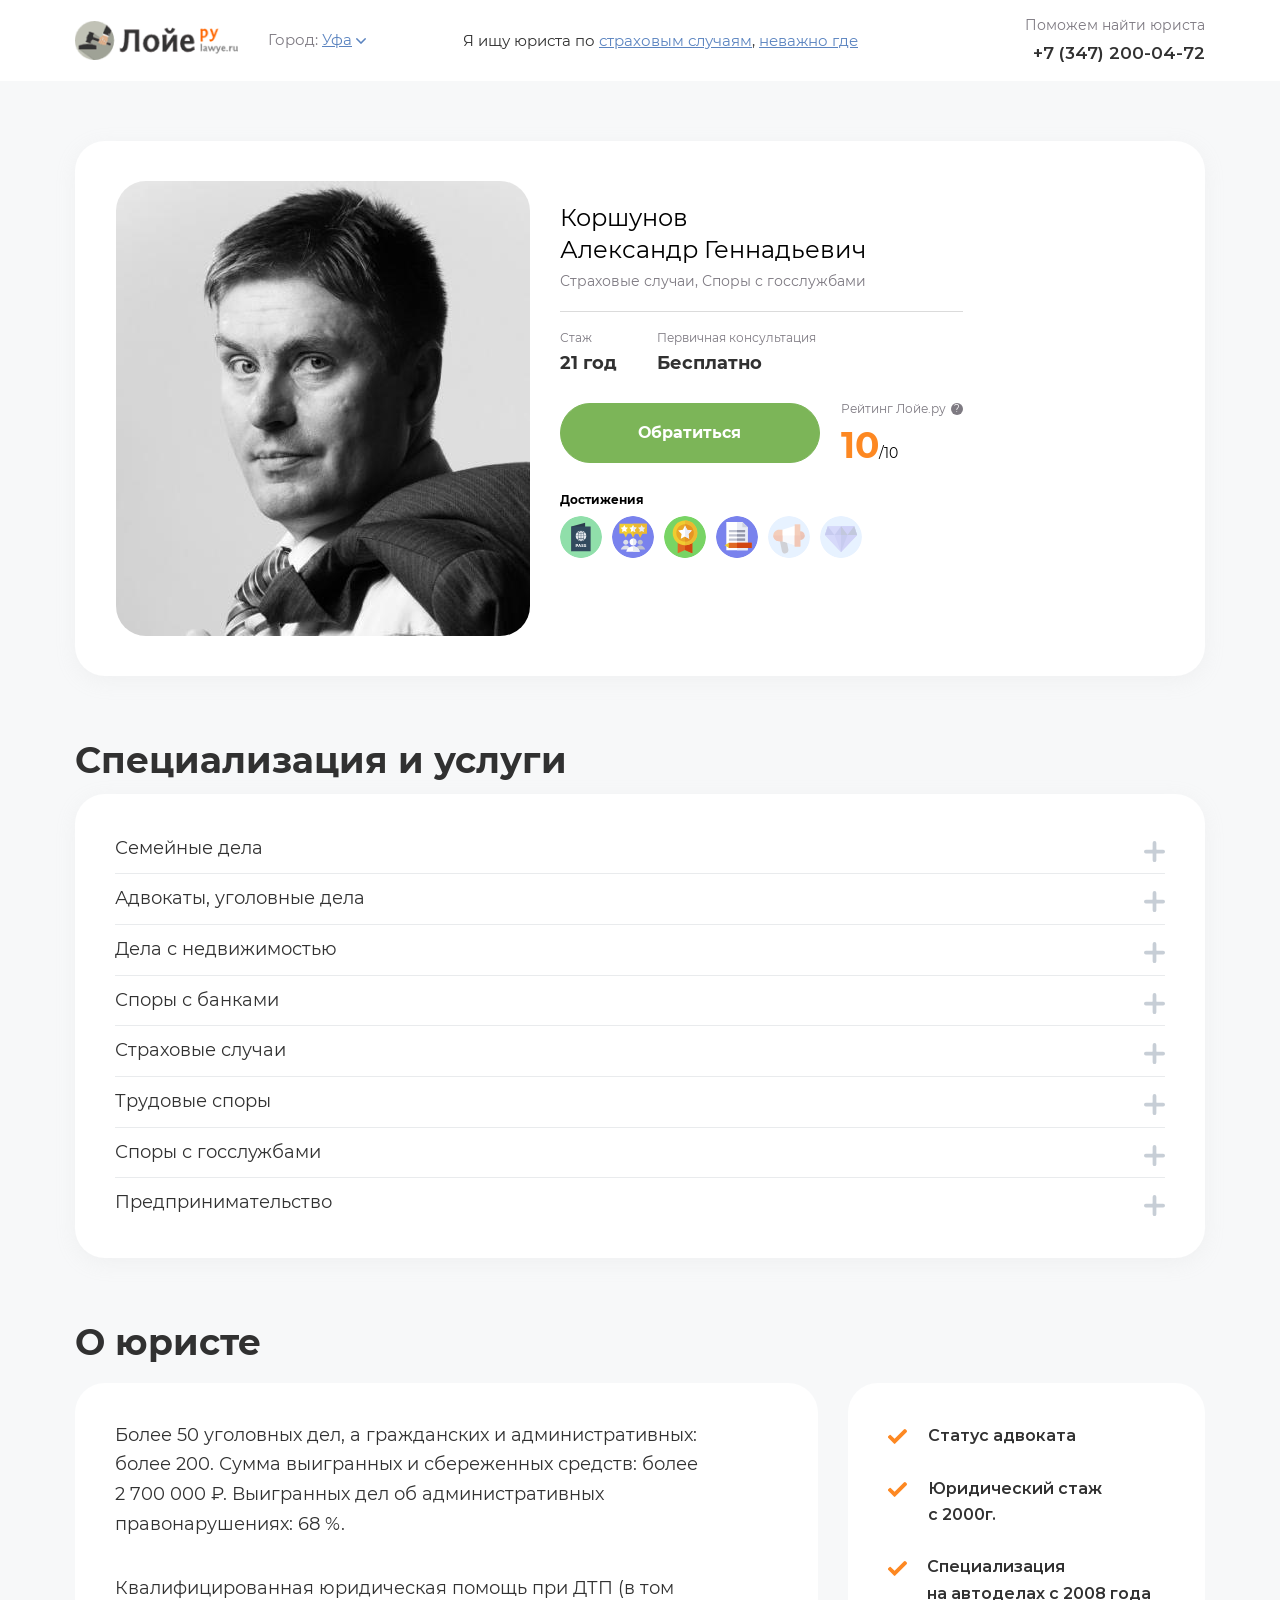
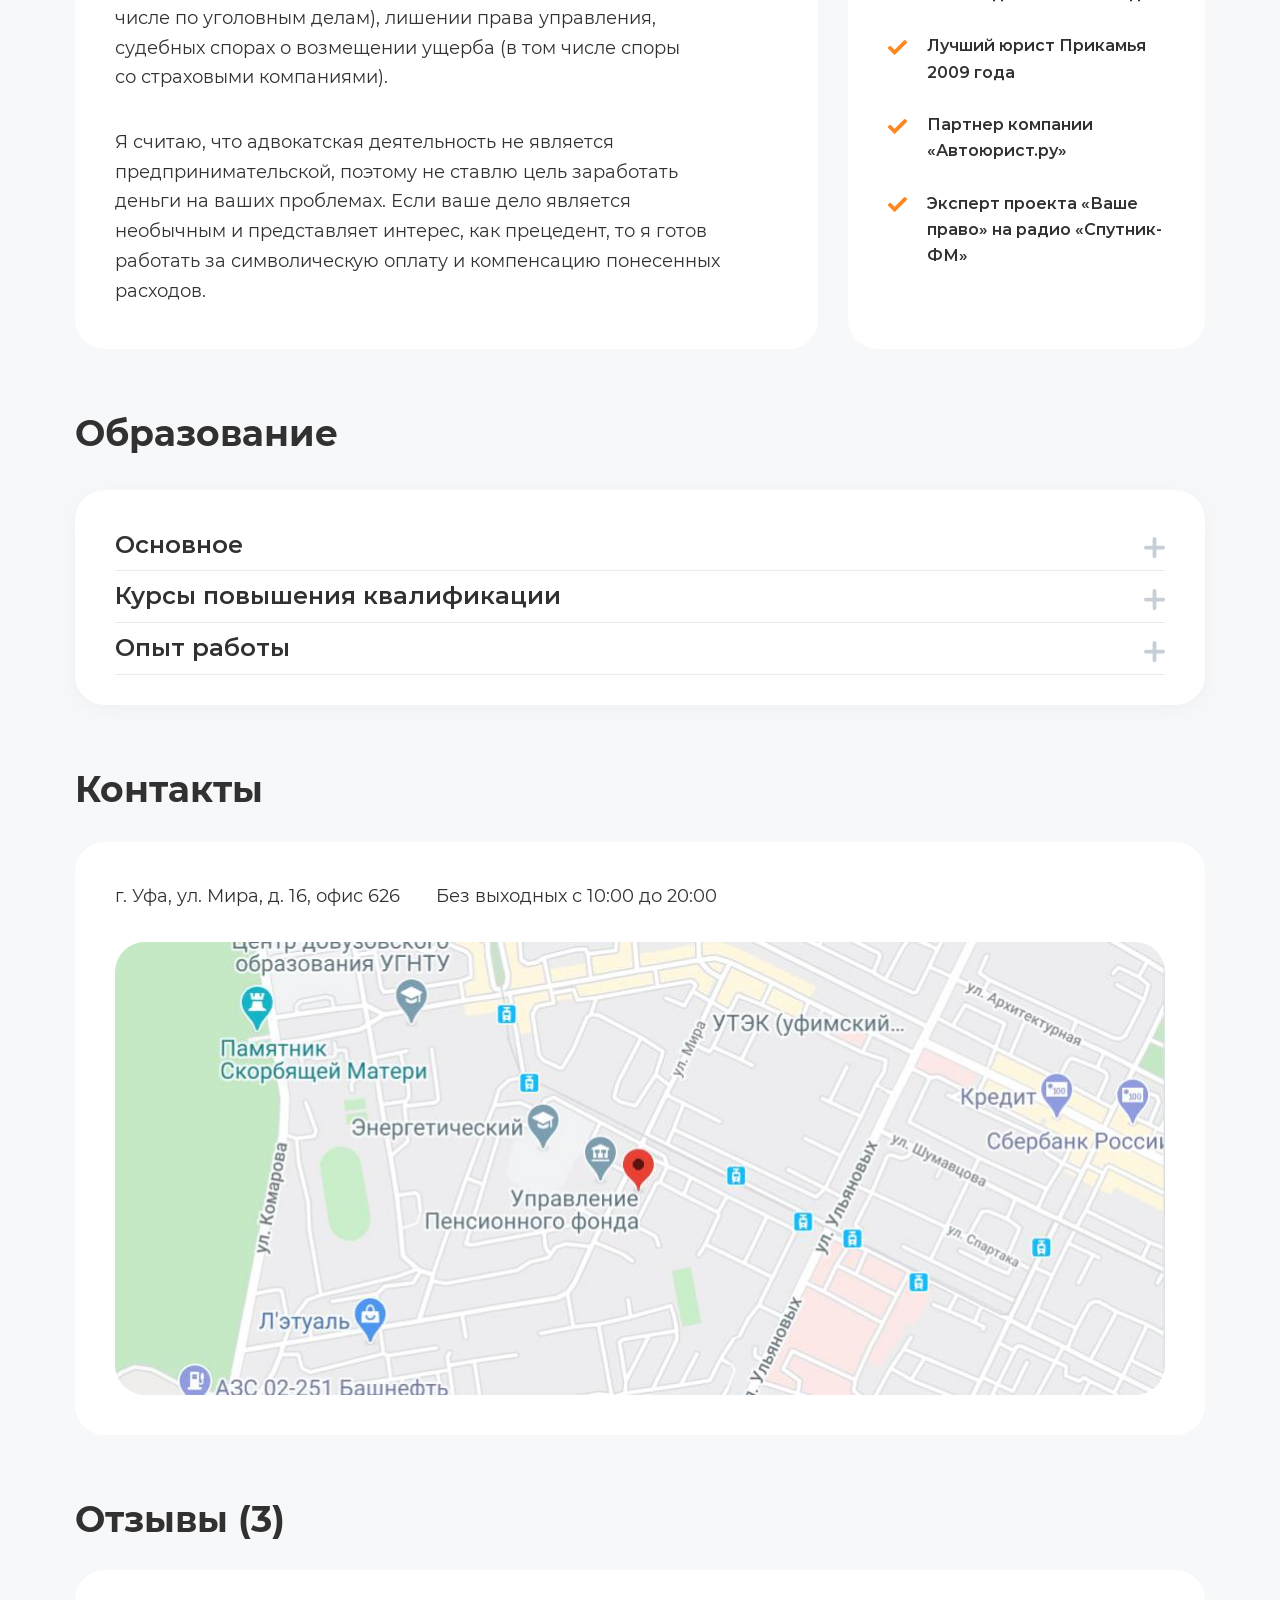
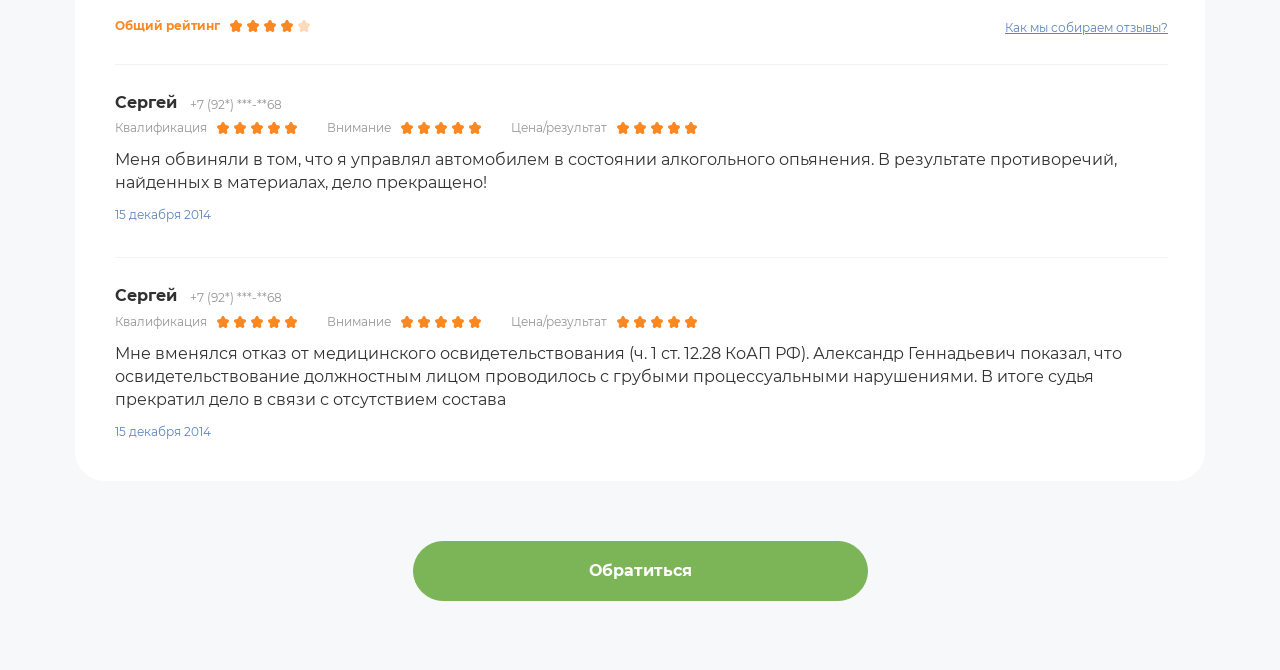
==== commit b6f8cf22: "made fixes" ====
--- a/public/index.html
+++ b/public/index.html
@@ -32,7 +32,7 @@
 					<svg class="icon icon-chevron-down ">
 						<use xlink:href="img/svg/sprite.svg#chevron-down"></use>
 					</svg></a>
-					<div class="header__search-result-hint-txt d-none d-xl-block">
+					<div class="header__search-result-hint-txt">
 						Я ищу юриста по
 						<a href="#">страховым случаям</a>,
 						<a href="#">неважно где</a>
@@ -70,26 +70,26 @@
 									</div>
 								</div>
 							</div>
-							<div class="sProfile__achivements-box">
-								<div class="sProfile__achivements-headline">Достижения
-								</div>
-								<div class="sProfile__achievment-items-box">
-									<div class="sProfile__achievment-item"><img src="img/achievment-img-1.svg" alt=""/>
+							<div class="achivements-box">
+								<div class="achivements-box__achivements-headline">Достижения
+								</div>
+								<div class="achivements-box__achievment-items-box">
+									<div class="achivements-box__achievment-item"><img src="img/achievment-img-1.svg" alt=""/>
 										<div class="tool-tip">Паспорт проверен</div>
 									</div>
-									<div class="sProfile__achievment-item"><img src="img/achievment-img-2.svg" alt=""/>
+									<div class="achivements-box__achievment-item"><img src="img/achievment-img-2.svg" alt=""/>
 										<div class="tool-tip">Паспорт проверен 2</div>
 									</div>
-									<div class="sProfile__achievment-item"><img src="img/achievment-img-3.svg" alt=""/>
+									<div class="achivements-box__achievment-item"><img src="img/achievment-img-3.svg" alt=""/>
 										<div class="tool-tip">Паспорт проверен 3</div>
 									</div>
-									<div class="sProfile__achievment-item"><img src="img/achievment-img-4.svg" alt=""/>
+									<div class="achivements-box__achievment-item"><img src="img/achievment-img-4.svg" alt=""/>
 										<div class="tool-tip">Паспорт проверен 4</div>
 									</div>
-									<div class="sProfile__achievment-item"><img src="img/achievment-img-5.svg" alt=""/>
+									<div class="achivements-box__achievment-item"><img src="img/achievment-img-5.svg" alt=""/>
 										<div class="tool-tip">Паспорт проверен 5</div>
 									</div>
-									<div class="sProfile__achievment-item"><img src="img/achievment-img-6.svg" alt=""/>
+									<div class="achivements-box__achievment-item"><img src="img/achievment-img-6.svg" alt=""/>
 										<div class="tool-tip">Паспорт проверен 6</div>
 									</div>
 								</div>
--- a/public/css/main.min.css
+++ b/public/css/main.min.css
@@ -1 +1 @@
-@font-face{font-family:Montserrat;font-style:normal;font-weight:400;font-display:block;src:url(../fonts/Montserrat-Regular/Montserrat-Regular.woff2) format("woff2"),url(../fonts/Montserrat-Regular/Montserrat-Regular.woff) format("woff")}@font-face{font-family:Montserrat;font-style:normal;font-weight:600;font-display:block;src:url(../fonts/Montserrat-SemiBold/Montserrat-SemiBold.woff2) format("woff2"),url(../fonts/Montserrat-SemiBold/Montserrat-SemiBold.woff) format("woff")}@font-face{font-family:Montserrat;font-style:normal;font-weight:700;font-display:block;src:url(../fonts/Montserrat-Bold/Montserrat-Bold.woff2) format("woff2"),url(../fonts/Montserrat-Bold/Montserrat-Bold.woff) format("woff")}.icon{display:inline-block;width:1em;height:1em;fill:currentColor}.icon-blank{font-size:2.3rem;width:.73913em}.icon-check{font-size:1.9rem;width:1em}.icon-chevron-down{font-size:1rem;width:1em}.icon-phone{font-size:2.5rem;width:1.04em}.icon-plus{font-size:2.1rem;width:1em}.icon-star{font-size:1.2rem;width:1em}:root{--sPT:2.22222rem;--sPB:2.5rem;--sTPB:1.11111rem;--blue:#5b84c0;--indigo:#6610f2;--purple:#6f42c1;--pink:#e83e8c;--red:#dc3545;--orange:#fd8822;--yellow:#ffc107;--green:#7cb558;--teal:#20c997;--cyan:#17a2b8;--white:#fff;--gray:#dbdbdb;--gray-dark:#343a40;--primary:#7cb558;--secondary:#7e7a82;--success:#7cb558;--info:#5b84c0;--warning:#fd8822;--danger:green;--light:#f8f9fa;--dark:#343a40;--breakpoint-xs:0;--breakpoint-sm:576px;--breakpoint-md:768px;--breakpoint-lg:992px;--breakpoint-xl:1200px;--font-family-sans-serif:"Montserrat",-apple-system,BlinkMacSystemFont,"Segoe UI",Roboto,"Helvetica Neue",Arial,"Noto Sans",sans-serif,"Apple Color Emoji","Segoe UI Emoji","Segoe UI Symbol","Noto Color Emoji";--font-family-monospace:SFMono-Regular,Menlo,Monaco,Consolas,"Liberation Mono","Courier New",monospace}*,:after,:before{box-sizing:border-box}html{font-family:sans-serif;line-height:1.15;-webkit-text-size-adjust:100%;-webkit-tap-highlight-color:rgba(0,0,0,0)}article,aside,figcaption,figure,footer,header,hgroup,main,nav,section{display:block}body{margin:0;font-family:Montserrat,-apple-system,BlinkMacSystemFont,Segoe UI,Roboto,Helvetica Neue,Arial,Noto Sans,sans-serif,Apple Color Emoji,Segoe UI Emoji,Segoe UI Symbol,Noto Color Emoji;font-size:1rem;font-weight:400;line-height:1.5;color:#313131;text-align:left;background-color:#f7f8f9}[tabindex="-1"]:focus:not(:focus-visible){outline:0!important}hr{box-sizing:content-box;height:0;overflow:visible}h1,h2,h3,h4,h5,h6{margin-top:0;margin-bottom:.5rem}p{margin-top:0;margin-bottom:1rem}abbr[data-original-title],abbr[title]{text-decoration:underline;text-decoration:underline dotted;cursor:help;border-bottom:0;text-decoration-skip-ink:none}address{font-style:normal;line-height:inherit}address,dl,ol,ul{margin-bottom:1rem}dl,ol,ul{margin-top:0}ol ol,ol ul,ul ol,ul ul{margin-bottom:0}dt{font-weight:700}dd{margin-bottom:.5rem;margin-left:0}blockquote{margin:0 0 1rem}b,strong{font-weight:bolder}small{font-size:80%}sub,sup{position:relative;font-size:75%;line-height:0;vertical-align:baseline}sub{bottom:-.25em}sup{top:-.5em}a{color:#7cb558;text-decoration:none;background-color:transparent}a:hover{color:#58853b;text-decoration:underline}a:not([href]),a:not([href]):hover{color:inherit;text-decoration:none}code,kbd,pre,samp{font-family:SFMono-Regular,Menlo,Monaco,Consolas,Liberation Mono,Courier New,monospace;font-size:1em}pre{margin-top:0;margin-bottom:1rem;overflow:auto;-ms-overflow-style:scrollbar}figure{margin:0 0 1rem}img{border-style:none}img,svg{vertical-align:middle}svg{overflow:hidden}table{border-collapse:collapse}caption{padding-top:.75rem;padding-bottom:.75rem;color:#dbdbdb;text-align:left;caption-side:bottom}th{text-align:inherit}label{display:inline-block;margin-bottom:.5rem}button{border-radius:0}button:focus{outline:1px dotted;outline:5px auto -webkit-focus-ring-color}button,input,optgroup,select,textarea{margin:0;font-family:inherit;font-size:inherit;line-height:inherit}button,input{overflow:visible}button,select{text-transform:none}[role=button]{cursor:pointer}select{word-wrap:normal}[type=button],[type=reset],[type=submit],button{-webkit-appearance:button}[type=button]:not(:disabled),[type=reset]:not(:disabled),[type=submit]:not(:disabled),button:not(:disabled){cursor:pointer}[type=button]::-moz-focus-inner,[type=reset]::-moz-focus-inner,[type=submit]::-moz-focus-inner,button::-moz-focus-inner{padding:0;border-style:none}input[type=checkbox],input[type=radio]{box-sizing:border-box;padding:0}textarea{overflow:auto;resize:vertical}fieldset{min-width:0;padding:0;margin:0;border:0}legend{display:block;width:100%;max-width:100%;padding:0;margin-bottom:.5rem;font-size:1.5rem;line-height:inherit;color:inherit;white-space:normal}progress{vertical-align:baseline}[type=number]::-webkit-inner-spin-button,[type=number]::-webkit-outer-spin-button{height:auto}[type=search]{outline-offset:-2px;-webkit-appearance:none}[type=search]::-webkit-search-decoration{-webkit-appearance:none}::-webkit-file-upload-button{font:inherit;-webkit-appearance:button}output{display:inline-block}summary{display:list-item;cursor:pointer}template{display:none}[hidden]{display:none!important}.h1,.h2,.h3,.h4,.h5,.h6,h1,h2,h3,h4,h5,h6{margin-bottom:.5rem;font-weight:500;line-height:1.2}.h1,h1{font-size:2.5rem}.h2,h2{font-size:2rem}.h3,h3{font-size:1.75rem}.h4,h4{font-size:1.5rem}.h5,h5{font-size:1.25rem}.h6,h6{font-size:1rem}.lead{font-size:1.25rem;font-weight:300}.display-1{font-size:6rem}.display-1,.display-2{font-weight:300;line-height:1.2}.display-2{font-size:5.5rem}.display-3{font-size:4.5rem}.display-3,.display-4{font-weight:300;line-height:1.2}.display-4{font-size:3.5rem}hr{margin-top:1rem;margin-bottom:1rem;border:0;border-top:1px solid rgba(0,0,0,.1)}.small,small{font-size:80%;font-weight:400}.mark,mark{padding:.2em;background-color:#fcf8e3}.list-inline,.list-unstyled{padding-left:0;list-style:none}.list-inline-item{display:inline-block}.list-inline-item:not(:last-child){margin-right:.5rem}.initialism{font-size:90%;text-transform:uppercase}.blockquote{margin-bottom:1rem;font-size:1.25rem}.blockquote-footer{display:block;font-size:80%;color:#dbdbdb}.blockquote-footer:before{content:"\2014\00A0"}.container,.container-fluid,.container-lg,.container-md,.container-sm,.container-xl,.container-xs{width:100%;padding-right:15px;padding-left:15px;margin-right:auto;margin-left:auto}.container{max-width:480px}.row{display:flex;flex-wrap:wrap;margin-right:-15px;margin-left:-15px}.no-gutters{margin-right:0;margin-left:0}.no-gutters>.col,.no-gutters>[class*=col-]{padding-right:0;padding-left:0}.col,.col-1,.col-2,.col-3,.col-4,.col-5,.col-6,.col-7,.col-8,.col-9,.col-10,.col-11,.col-12,.col-auto,.col-lg,.col-lg-1,.col-lg-2,.col-lg-3,.col-lg-4,.col-lg-5,.col-lg-6,.col-lg-7,.col-lg-8,.col-lg-9,.col-lg-10,.col-lg-11,.col-lg-12,.col-lg-auto,.col-md,.col-md-1,.col-md-2,.col-md-3,.col-md-4,.col-md-5,.col-md-6,.col-md-7,.col-md-8,.col-md-9,.col-md-10,.col-md-11,.col-md-12,.col-md-auto,.col-sm,.col-sm-1,.col-sm-2,.col-sm-3,.col-sm-4,.col-sm-5,.col-sm-6,.col-sm-7,.col-sm-8,.col-sm-9,.col-sm-10,.col-sm-11,.col-sm-12,.col-sm-auto,.col-xl,.col-xl-1,.col-xl-2,.col-xl-3,.col-xl-4,.col-xl-5,.col-xl-6,.col-xl-7,.col-xl-8,.col-xl-9,.col-xl-10,.col-xl-11,.col-xl-12,.col-xl-auto{position:relative;width:100%;padding-right:15px;padding-left:15px}.col{flex-basis:0;flex-grow:1;min-width:0;max-width:100%}.row-cols-1>*{flex:0 0 100%;max-width:100%}.row-cols-2>*{flex:0 0 50%;max-width:50%}.row-cols-3>*{flex:0 0 33.33333%;max-width:33.33333%}.row-cols-4>*{flex:0 0 25%;max-width:25%}.row-cols-5>*{flex:0 0 20%;max-width:20%}.row-cols-6>*{flex:0 0 16.66667%;max-width:16.66667%}.col-auto{flex:0 0 auto;width:auto;max-width:100%}.col-1{flex:0 0 8.33333%;max-width:8.33333%}.col-2{flex:0 0 16.66667%;max-width:16.66667%}.col-3{flex:0 0 25%;max-width:25%}.col-4{flex:0 0 33.33333%;max-width:33.33333%}.col-5{flex:0 0 41.66667%;max-width:41.66667%}.col-6{flex:0 0 50%;max-width:50%}.col-7{flex:0 0 58.33333%;max-width:58.33333%}.col-8{flex:0 0 66.66667%;max-width:66.66667%}.col-9{flex:0 0 75%;max-width:75%}.col-10{flex:0 0 83.33333%;max-width:83.33333%}.col-11{flex:0 0 91.66667%;max-width:91.66667%}.col-12{flex:0 0 100%;max-width:100%}.order-first{order:-1}.order-last{order:13}.order-0{order:0}.order-1{order:1}.order-2{order:2}.order-3{order:3}.order-4{order:4}.order-5{order:5}.order-6{order:6}.order-7{order:7}.order-8{order:8}.order-9{order:9}.order-10{order:10}.order-11{order:11}.order-12{order:12}.offset-1{margin-left:8.33333%}.offset-2{margin-left:16.66667%}.offset-3{margin-left:25%}.offset-4{margin-left:33.33333%}.offset-5{margin-left:41.66667%}.offset-6{margin-left:50%}.offset-7{margin-left:58.33333%}.offset-8{margin-left:66.66667%}.offset-9{margin-left:75%}.offset-10{margin-left:83.33333%}.offset-11{margin-left:91.66667%}.form-control{display:block;width:100%;height:calc(1.5em + .75rem + 2px);padding:.375rem .75rem;font-size:1rem;font-weight:400;line-height:1.5;color:#495057;background-color:#fff;background-clip:padding-box;border:1px solid #ced4da;border-radius:.55556rem;transition:border-color .15s ease-in-out,box-shadow .15s ease-in-out}.form-control::-ms-expand{background-color:transparent;border:0}.form-control:-moz-focusring{color:transparent;text-shadow:0 0 0 #495057}.form-control:focus{color:#495057;background-color:#fff;border-color:#c1dcb0;outline:0;box-shadow:0 0 0 .2rem rgba(124,181,88,.25)}.form-control::placeholder{color:#dbdbdb;opacity:1}.form-control:disabled,.form-control[readonly]{background-color:#e9ecef;opacity:1}input[type=date].form-control,input[type=datetime-local].form-control,input[type=month].form-control,input[type=time].form-control{appearance:none}select.form-control:focus::-ms-value{color:#495057;background-color:#fff}.form-control-file,.form-control-range{display:block;width:100%}.col-form-label{padding-top:calc(.375rem + 1px);padding-bottom:calc(.375rem + 1px);margin-bottom:0;font-size:inherit;line-height:1.5}.col-form-label-lg{padding-top:calc(.5rem + 1px);padding-bottom:calc(.5rem + 1px);font-size:1.25rem;line-height:1.5}.col-form-label-sm{padding-top:calc(.25rem + 1px);padding-bottom:calc(.25rem + 1px);font-size:.875rem;line-height:1.5}.form-control-plaintext{display:block;width:100%;padding:.375rem 0;margin-bottom:0;font-size:1rem;line-height:1.5;color:#313131;background-color:transparent;border:solid transparent;border-width:1px 0}.form-control-plaintext.form-control-lg,.form-control-plaintext.form-control-sm{padding-right:0;padding-left:0}.form-control-sm{height:calc(1.5em + .5rem + 2px);padding:.25rem .5rem;font-size:.875rem;line-height:1.5;border-radius:.2rem}.form-control-lg{height:calc(1.5em + 1rem + 2px);padding:.5rem 1rem;font-size:1.25rem;line-height:1.5;border-radius:.3rem}select.form-control[multiple],select.form-control[size],textarea.form-control{height:auto}.form-group{margin-bottom:1rem}.form-text{display:block;margin-top:.25rem}.form-row{display:flex;flex-wrap:wrap;margin-right:-5px;margin-left:-5px}.form-row>.col,.form-row>[class*=col-]{padding-right:5px;padding-left:5px}.form-check{position:relative;display:block;padding-left:1.25rem}.form-check-input{position:absolute;margin-top:.3rem;margin-left:-1.25rem}.form-check-input:disabled~.form-check-label,.form-check-input[disabled]~.form-check-label{color:#dbdbdb}.form-check-label{margin-bottom:0}.form-check-inline{display:inline-flex;align-items:center;padding-left:0;margin-right:.75rem}.form-check-inline .form-check-input{position:static;margin-top:0;margin-right:.3125rem;margin-left:0}.valid-feedback{display:none;width:100%;margin-top:.25rem;font-size:80%;color:#7cb558}.valid-tooltip{position:absolute;top:100%;z-index:5;display:none;max-width:100%;padding:.25rem .5rem;margin-top:.1rem;font-size:.875rem;line-height:1.5;color:#212529;background-color:rgba(124,181,88,.9);border-radius:.55556rem}.is-valid~.valid-feedback,.is-valid~.valid-tooltip,.was-validated :valid~.valid-feedback,.was-validated :valid~.valid-tooltip{display:block}.form-control.is-valid,.was-validated .form-control:valid{border-color:#7cb558;padding-right:calc(1.5em + .75rem);background-image:url("data:image/svg+xml;charset=utf-8,%3Csvg xmlns='http://www.w3.org/2000/svg' width='8' height='8'%3E%3Cpath fill='%237CB558' d='M2.3 6.73L.6 4.53c-.4-1.04.46-1.4 1.1-.8l1.1 1.4 3.4-3.8c.6-.63 1.6-.27 1.2.7l-4 4.6c-.43.5-.8.4-1.1.1z'/%3E%3C/svg%3E");background-repeat:no-repeat;background-position:right calc(.375em + .1875rem) center;background-size:calc(.75em + .375rem) calc(.75em + .375rem)}.form-control.is-valid:focus,.was-validated .form-control:valid:focus{border-color:#7cb558;box-shadow:0 0 0 .2rem rgba(124,181,88,.25)}.was-validated textarea.form-control:valid,textarea.form-control.is-valid{padding-right:calc(1.5em + .75rem);background-position:top calc(.375em + .1875rem) right calc(.375em + .1875rem)}.custom-select.is-valid,.was-validated .custom-select:valid{border-color:#7cb558;padding-right:calc((3em + 2.25rem)/4 + 1.75rem);background:str-replace(url("data:image/svg+xml;charset=utf-8,%3Csvg xmlns='http://www.w3.org/2000/svg' viewBox='0 0 4 5'%3E%3Cpath fill='%23343a40' d='M2 0L0 2h4zm0 5L0 3h4z'/%3E%3C/svg%3E"),"#","%23") no-repeat right .75rem center/8px 10px,url("data:image/svg+xml;charset=utf-8,%3Csvg xmlns='http://www.w3.org/2000/svg' width='8' height='8'%3E%3Cpath fill='%237CB558' d='M2.3 6.73L.6 4.53c-.4-1.04.46-1.4 1.1-.8l1.1 1.4 3.4-3.8c.6-.63 1.6-.27 1.2.7l-4 4.6c-.43.5-.8.4-1.1.1z'/%3E%3C/svg%3E") #fff no-repeat center right 1.75rem/calc(.75em + .375rem) calc(.75em + .375rem)}.custom-select.is-valid:focus,.was-validated .custom-select:valid:focus{border-color:#7cb558;box-shadow:0 0 0 .2rem rgba(124,181,88,.25)}.form-check-input.is-valid~.form-check-label,.was-validated .form-check-input:valid~.form-check-label{color:#7cb558}.form-check-input.is-valid~.valid-feedback,.form-check-input.is-valid~.valid-tooltip,.was-validated .form-check-input:valid~.valid-feedback,.was-validated .form-check-input:valid~.valid-tooltip{display:block}.custom-control-input.is-valid~.custom-control-label,.was-validated .custom-control-input:valid~.custom-control-label{color:#7cb558}.custom-control-input.is-valid~.custom-control-label:before,.was-validated .custom-control-input:valid~.custom-control-label:before{border-color:#7cb558}.custom-control-input.is-valid:checked~.custom-control-label:before,.was-validated .custom-control-input:valid:checked~.custom-control-label:before{border-color:#98c57b;background-color:#98c57b}.custom-control-input.is-valid:focus~.custom-control-label:before,.was-validated .custom-control-input:valid:focus~.custom-control-label:before{box-shadow:0 0 0 .2rem rgba(124,181,88,.25)}.custom-control-input.is-valid:focus:not(:checked)~.custom-control-label:before,.custom-file-input.is-valid~.custom-file-label,.was-validated .custom-control-input:valid:focus:not(:checked)~.custom-control-label:before,.was-validated .custom-file-input:valid~.custom-file-label{border-color:#7cb558}.custom-file-input.is-valid:focus~.custom-file-label,.was-validated .custom-file-input:valid:focus~.custom-file-label{border-color:#7cb558;box-shadow:0 0 0 .2rem rgba(124,181,88,.25)}.invalid-feedback{display:none;width:100%;margin-top:.25rem;font-size:80%;color:green}.invalid-tooltip{position:absolute;top:100%;z-index:5;display:none;max-width:100%;padding:.25rem .5rem;margin-top:.1rem;font-size:.875rem;line-height:1.5;color:#fff;background-color:rgba(0,128,0,.9);border-radius:.55556rem}.is-invalid~.invalid-feedback,.is-invalid~.invalid-tooltip,.was-validated :invalid~.invalid-feedback,.was-validated :invalid~.invalid-tooltip{display:block}.form-control.is-invalid,.was-validated .form-control:invalid{border-color:green;padding-right:calc(1.5em + .75rem);background-image:url("data:image/svg+xml;charset=utf-8,%3Csvg xmlns='http://www.w3.org/2000/svg' width='12' height='12' fill='none' stroke='green'%3E%3Ccircle cx='6' cy='6' r='4.5'/%3E%3Cpath stroke-linejoin='round' d='M5.8 3.6h.4L6 6.5z'/%3E%3Ccircle cx='6' cy='8.2' r='.6' fill='green' stroke='none'/%3E%3C/svg%3E");background-repeat:no-repeat;background-position:right calc(.375em + .1875rem) center;background-size:calc(.75em + .375rem) calc(.75em + .375rem)}.form-control.is-invalid:focus,.was-validated .form-control:invalid:focus{border-color:green;box-shadow:0 0 0 .2rem rgba(0,128,0,.25)}.was-validated textarea.form-control:invalid,textarea.form-control.is-invalid{padding-right:calc(1.5em + .75rem);background-position:top calc(.375em + .1875rem) right calc(.375em + .1875rem)}.custom-select.is-invalid,.was-validated .custom-select:invalid{border-color:green;padding-right:calc((3em + 2.25rem)/4 + 1.75rem);background:str-replace(url("data:image/svg+xml;charset=utf-8,%3Csvg xmlns='http://www.w3.org/2000/svg' viewBox='0 0 4 5'%3E%3Cpath fill='%23343a40' d='M2 0L0 2h4zm0 5L0 3h4z'/%3E%3C/svg%3E"),"#","%23") no-repeat right .75rem center/8px 10px,url("data:image/svg+xml;charset=utf-8,%3Csvg xmlns='http://www.w3.org/2000/svg' width='12' height='12' fill='none' stroke='green'%3E%3Ccircle cx='6' cy='6' r='4.5'/%3E%3Cpath stroke-linejoin='round' d='M5.8 3.6h.4L6 6.5z'/%3E%3Ccircle cx='6' cy='8.2' r='.6' fill='green' stroke='none'/%3E%3C/svg%3E") #fff no-repeat center right 1.75rem/calc(.75em + .375rem) calc(.75em + .375rem)}.custom-select.is-invalid:focus,.was-validated .custom-select:invalid:focus{border-color:green;box-shadow:0 0 0 .2rem rgba(0,128,0,.25)}.form-check-input.is-invalid~.form-check-label,.was-validated .form-check-input:invalid~.form-check-label{color:green}.form-check-input.is-invalid~.invalid-feedback,.form-check-input.is-invalid~.invalid-tooltip,.was-validated .form-check-input:invalid~.invalid-feedback,.was-validated .form-check-input:invalid~.invalid-tooltip{display:block}.custom-control-input.is-invalid~.custom-control-label,.was-validated .custom-control-input:invalid~.custom-control-label{color:green}.custom-control-input.is-invalid~.custom-control-label:before,.was-validated .custom-control-input:invalid~.custom-control-label:before{border-color:green}.custom-control-input.is-invalid:checked~.custom-control-label:before,.was-validated .custom-control-input:invalid:checked~.custom-control-label:before{border-color:#00b300;background-color:#00b300}.custom-control-input.is-invalid:focus~.custom-control-label:before,.was-validated .custom-control-input:invalid:focus~.custom-control-label:before{box-shadow:0 0 0 .2rem rgba(0,128,0,.25)}.custom-control-input.is-invalid:focus:not(:checked)~.custom-control-label:before,.custom-file-input.is-invalid~.custom-file-label,.was-validated .custom-control-input:invalid:focus:not(:checked)~.custom-control-label:before,.was-validated .custom-file-input:invalid~.custom-file-label{border-color:green}.custom-file-input.is-invalid:focus~.custom-file-label,.was-validated .custom-file-input:invalid:focus~.custom-file-label{border-color:green;box-shadow:0 0 0 .2rem rgba(0,128,0,.25)}.form-inline{display:flex;flex-flow:row wrap;align-items:center}.form-inline .form-check{width:100%}.btn,.sFeedBack__appy-btn,.sProfile__appeal-btn{display:inline-block;font-weight:400;color:#313131;text-align:center;vertical-align:middle;user-select:none;background-color:transparent;border:1px solid transparent;padding:.375rem .75rem;font-size:1rem;line-height:1.5;border-radius:.55556rem;transition:color .15s ease-in-out,background-color .15s ease-in-out,border-color .15s ease-in-out,box-shadow .15s ease-in-out}.btn:hover,.sFeedBack__appy-btn:hover,.sProfile__appeal-btn:hover{color:#313131;text-decoration:none}.btn.focus,.btn:focus,.focus.sFeedBack__appy-btn,.focus.sProfile__appeal-btn,.sFeedBack__appy-btn:focus,.sProfile__appeal-btn:focus{outline:0;box-shadow:0 0 0 .2rem rgba(124,181,88,.25)}.btn.disabled,.btn:disabled,.disabled.sFeedBack__appy-btn,.disabled.sProfile__appeal-btn,.sFeedBack__appy-btn:disabled,.sProfile__appeal-btn:disabled{opacity:.65}.btn:not(:disabled):not(.disabled),.sFeedBack__appy-btn:not(:disabled):not(.disabled),.sProfile__appeal-btn:not(:disabled):not(.disabled){cursor:pointer}a.btn.disabled,a.disabled.sFeedBack__appy-btn,a.disabled.sProfile__appeal-btn,fieldset:disabled a.btn,fieldset:disabled a.sFeedBack__appy-btn,fieldset:disabled a.sProfile__appeal-btn{pointer-events:none}.btn-primary,.sFeedBack__appy-btn,.sProfile__appeal-btn{color:#212529;background-color:#7cb558;border-color:#7cb558}.btn-primary:hover,.sFeedBack__appy-btn:hover,.sProfile__appeal-btn:hover{color:#fff;background-color:#69a047;border-color:#649743}.btn-primary.focus,.btn-primary:focus,.focus.sFeedBack__appy-btn,.focus.sProfile__appeal-btn,.sFeedBack__appy-btn:focus,.sProfile__appeal-btn:focus{color:#fff;background-color:#69a047;border-color:#649743;box-shadow:0 0 0 .2rem rgba(110,159,81,.5)}.btn-primary.disabled,.btn-primary:disabled,.disabled.sFeedBack__appy-btn,.disabled.sProfile__appeal-btn,.sFeedBack__appy-btn:disabled,.sProfile__appeal-btn:disabled{color:#212529;background-color:#7cb558;border-color:#7cb558}.btn-primary:not(:disabled):not(.disabled).active,.btn-primary:not(:disabled):not(.disabled):active,.sFeedBack__appy-btn:not(:disabled):not(.disabled).active,.sFeedBack__appy-btn:not(:disabled):not(.disabled):active,.show>.btn-primary.dropdown-toggle,.show>.dropdown-toggle.sFeedBack__appy-btn,.show>.dropdown-toggle.sProfile__appeal-btn,.sProfile__appeal-btn:not(:disabled):not(.disabled).active,.sProfile__appeal-btn:not(:disabled):not(.disabled):active{color:#fff;background-color:#649743;border-color:#5e8e3f}.btn-primary:not(:disabled):not(.disabled).active:focus,.btn-primary:not(:disabled):not(.disabled):active:focus,.sFeedBack__appy-btn:not(:disabled):not(.disabled).active:focus,.sFeedBack__appy-btn:not(:disabled):not(.disabled):active:focus,.show>.btn-primary.dropdown-toggle:focus,.show>.dropdown-toggle.sFeedBack__appy-btn:focus,.show>.dropdown-toggle.sProfile__appeal-btn:focus,.sProfile__appeal-btn:not(:disabled):not(.disabled).active:focus,.sProfile__appeal-btn:not(:disabled):not(.disabled):active:focus{box-shadow:0 0 0 .2rem rgba(110,159,81,.5)}.btn-secondary{color:#fff;background-color:#7e7a82;border-color:#7e7a82}.btn-secondary.focus,.btn-secondary:focus,.btn-secondary:hover{color:#fff;background-color:#6b676e;border-color:#656168}.btn-secondary.focus,.btn-secondary:focus{box-shadow:0 0 0 .2rem rgba(145,142,149,.5)}.btn-secondary.disabled,.btn-secondary:disabled{color:#fff;background-color:#7e7a82;border-color:#7e7a82}.btn-secondary:not(:disabled):not(.disabled).active,.btn-secondary:not(:disabled):not(.disabled):active,.show>.btn-secondary.dropdown-toggle{color:#fff;background-color:#656168;border-color:#5e5b61}.btn-secondary:not(:disabled):not(.disabled).active:focus,.btn-secondary:not(:disabled):not(.disabled):active:focus,.show>.btn-secondary.dropdown-toggle:focus{box-shadow:0 0 0 .2rem rgba(145,142,149,.5)}.btn-success{color:#212529;background-color:#7cb558;border-color:#7cb558}.btn-success.focus,.btn-success:focus,.btn-success:hover{color:#fff;background-color:#69a047;border-color:#649743}.btn-success.focus,.btn-success:focus{box-shadow:0 0 0 .2rem rgba(110,159,81,.5)}.btn-success.disabled,.btn-success:disabled{color:#212529;background-color:#7cb558;border-color:#7cb558}.btn-success:not(:disabled):not(.disabled).active,.btn-success:not(:disabled):not(.disabled):active,.show>.btn-success.dropdown-toggle{color:#fff;background-color:#649743;border-color:#5e8e3f}.btn-success:not(:disabled):not(.disabled).active:focus,.btn-success:not(:disabled):not(.disabled):active:focus,.show>.btn-success.dropdown-toggle:focus{box-shadow:0 0 0 .2rem rgba(110,159,81,.5)}.btn-info{color:#fff;background-color:#5b84c0;border-color:#5b84c0}.btn-info.focus,.btn-info:focus,.btn-info:hover{color:#fff;background-color:#4470b1;border-color:#406aa8}.btn-info.focus,.btn-info:focus{box-shadow:0 0 0 .2rem rgba(116,150,201,.5)}.btn-info.disabled,.btn-info:disabled{color:#fff;background-color:#5b84c0;border-color:#5b84c0}.btn-info:not(:disabled):not(.disabled).active,.btn-info:not(:disabled):not(.disabled):active,.show>.btn-info.dropdown-toggle{color:#fff;background-color:#406aa8;border-color:#3d649e}.btn-info:not(:disabled):not(.disabled).active:focus,.btn-info:not(:disabled):not(.disabled):active:focus,.show>.btn-info.dropdown-toggle:focus{box-shadow:0 0 0 .2rem rgba(116,150,201,.5)}.btn-warning{color:#212529;background-color:#fd8822;border-color:#fd8822}.btn-warning.focus,.btn-warning:focus,.btn-warning:hover{color:#fff;background-color:#f77402;border-color:#ea6e02}.btn-warning.focus,.btn-warning:focus{box-shadow:0 0 0 .2rem rgba(220,121,35,.5)}.btn-warning.disabled,.btn-warning:disabled{color:#212529;background-color:#fd8822;border-color:#fd8822}.btn-warning:not(:disabled):not(.disabled).active,.btn-warning:not(:disabled):not(.disabled):active,.show>.btn-warning.dropdown-toggle{color:#fff;background-color:#ea6e02;border-color:#dd6802}.btn-warning:not(:disabled):not(.disabled).active:focus,.btn-warning:not(:disabled):not(.disabled):active:focus,.show>.btn-warning.dropdown-toggle:focus{box-shadow:0 0 0 .2rem rgba(220,121,35,.5)}.btn-danger{color:#fff;background-color:green;border-color:green}.btn-danger.focus,.btn-danger:focus,.btn-danger:hover{color:#fff;background-color:#005a00;border-color:#004d00}.btn-danger.focus,.btn-danger:focus{box-shadow:0 0 0 .2rem rgba(38,147,38,.5)}.btn-danger.disabled,.btn-danger:disabled{color:#fff;background-color:green;border-color:green}.btn-danger:not(:disabled):not(.disabled).active,.btn-danger:not(:disabled):not(.disabled):active,.show>.btn-danger.dropdown-toggle{color:#fff;background-color:#004d00;border-color:#004000}.btn-danger:not(:disabled):not(.disabled).active:focus,.btn-danger:not(:disabled):not(.disabled):active:focus,.show>.btn-danger.dropdown-toggle:focus{box-shadow:0 0 0 .2rem rgba(38,147,38,.5)}.btn-light{color:#212529;background-color:#f8f9fa;border-color:#f8f9fa}.btn-light.focus,.btn-light:focus,.btn-light:hover{color:#212529;background-color:#e2e6ea;border-color:#dae0e5}.btn-light.focus,.btn-light:focus{box-shadow:0 0 0 .2rem rgba(216,217,219,.5)}.btn-light.disabled,.btn-light:disabled{color:#212529;background-color:#f8f9fa;border-color:#f8f9fa}.btn-light:not(:disabled):not(.disabled).active,.btn-light:not(:disabled):not(.disabled):active,.show>.btn-light.dropdown-toggle{color:#212529;background-color:#dae0e5;border-color:#d3d9df}.btn-light:not(:disabled):not(.disabled).active:focus,.btn-light:not(:disabled):not(.disabled):active:focus,.show>.btn-light.dropdown-toggle:focus{box-shadow:0 0 0 .2rem rgba(216,217,219,.5)}.btn-dark{color:#fff;background-color:#343a40;border-color:#343a40}.btn-dark.focus,.btn-dark:focus,.btn-dark:hover{color:#fff;background-color:#23272b;border-color:#1d2124}.btn-dark.focus,.btn-dark:focus{box-shadow:0 0 0 .2rem rgba(82,88,93,.5)}.btn-dark.disabled,.btn-dark:disabled{color:#fff;background-color:#343a40;border-color:#343a40}.btn-dark:not(:disabled):not(.disabled).active,.btn-dark:not(:disabled):not(.disabled):active,.show>.btn-dark.dropdown-toggle{color:#fff;background-color:#1d2124;border-color:#171a1d}.btn-dark:not(:disabled):not(.disabled).active:focus,.btn-dark:not(:disabled):not(.disabled):active:focus,.show>.btn-dark.dropdown-toggle:focus{box-shadow:0 0 0 .2rem rgba(82,88,93,.5)}.btn-outline-primary{color:#7cb558;border-color:#7cb558}.btn-outline-primary:hover{color:#212529;background-color:#7cb558;border-color:#7cb558}.btn-outline-primary.focus,.btn-outline-primary:focus{box-shadow:0 0 0 .2rem rgba(124,181,88,.5)}.btn-outline-primary.disabled,.btn-outline-primary:disabled{color:#7cb558;background-color:transparent}.btn-outline-primary:not(:disabled):not(.disabled).active,.btn-outline-primary:not(:disabled):not(.disabled):active,.show>.btn-outline-primary.dropdown-toggle{color:#212529;background-color:#7cb558;border-color:#7cb558}.btn-outline-primary:not(:disabled):not(.disabled).active:focus,.btn-outline-primary:not(:disabled):not(.disabled):active:focus,.show>.btn-outline-primary.dropdown-toggle:focus{box-shadow:0 0 0 .2rem rgba(124,181,88,.5)}.btn-outline-secondary{color:#7e7a82;border-color:#7e7a82}.btn-outline-secondary:hover{color:#fff;background-color:#7e7a82;border-color:#7e7a82}.btn-outline-secondary.focus,.btn-outline-secondary:focus{box-shadow:0 0 0 .2rem rgba(126,122,130,.5)}.btn-outline-secondary.disabled,.btn-outline-secondary:disabled{color:#7e7a82;background-color:transparent}.btn-outline-secondary:not(:disabled):not(.disabled).active,.btn-outline-secondary:not(:disabled):not(.disabled):active,.show>.btn-outline-secondary.dropdown-toggle{color:#fff;background-color:#7e7a82;border-color:#7e7a82}.btn-outline-secondary:not(:disabled):not(.disabled).active:focus,.btn-outline-secondary:not(:disabled):not(.disabled):active:focus,.show>.btn-outline-secondary.dropdown-toggle:focus{box-shadow:0 0 0 .2rem rgba(126,122,130,.5)}.btn-outline-success{color:#7cb558;border-color:#7cb558}.btn-outline-success:hover{color:#212529;background-color:#7cb558;border-color:#7cb558}.btn-outline-success.focus,.btn-outline-success:focus{box-shadow:0 0 0 .2rem rgba(124,181,88,.5)}.btn-outline-success.disabled,.btn-outline-success:disabled{color:#7cb558;background-color:transparent}.btn-outline-success:not(:disabled):not(.disabled).active,.btn-outline-success:not(:disabled):not(.disabled):active,.show>.btn-outline-success.dropdown-toggle{color:#212529;background-color:#7cb558;border-color:#7cb558}.btn-outline-success:not(:disabled):not(.disabled).active:focus,.btn-outline-success:not(:disabled):not(.disabled):active:focus,.show>.btn-outline-success.dropdown-toggle:focus{box-shadow:0 0 0 .2rem rgba(124,181,88,.5)}.btn-outline-info{color:#5b84c0;border-color:#5b84c0}.btn-outline-info:hover{color:#fff;background-color:#5b84c0;border-color:#5b84c0}.btn-outline-info.focus,.btn-outline-info:focus{box-shadow:0 0 0 .2rem rgba(91,132,192,.5)}.btn-outline-info.disabled,.btn-outline-info:disabled{color:#5b84c0;background-color:transparent}.btn-outline-info:not(:disabled):not(.disabled).active,.btn-outline-info:not(:disabled):not(.disabled):active,.show>.btn-outline-info.dropdown-toggle{color:#fff;background-color:#5b84c0;border-color:#5b84c0}.btn-outline-info:not(:disabled):not(.disabled).active:focus,.btn-outline-info:not(:disabled):not(.disabled):active:focus,.show>.btn-outline-info.dropdown-toggle:focus{box-shadow:0 0 0 .2rem rgba(91,132,192,.5)}.btn-outline-warning{color:#fd8822;border-color:#fd8822}.btn-outline-warning:hover{color:#212529;background-color:#fd8822;border-color:#fd8822}.btn-outline-warning.focus,.btn-outline-warning:focus{box-shadow:0 0 0 .2rem rgba(253,136,34,.5)}.btn-outline-warning.disabled,.btn-outline-warning:disabled{color:#fd8822;background-color:transparent}.btn-outline-warning:not(:disabled):not(.disabled).active,.btn-outline-warning:not(:disabled):not(.disabled):active,.show>.btn-outline-warning.dropdown-toggle{color:#212529;background-color:#fd8822;border-color:#fd8822}.btn-outline-warning:not(:disabled):not(.disabled).active:focus,.btn-outline-warning:not(:disabled):not(.disabled):active:focus,.show>.btn-outline-warning.dropdown-toggle:focus{box-shadow:0 0 0 .2rem rgba(253,136,34,.5)}.btn-outline-danger{color:green;border-color:green}.btn-outline-danger:hover{color:#fff;background-color:green;border-color:green}.btn-outline-danger.focus,.btn-outline-danger:focus{box-shadow:0 0 0 .2rem rgba(0,128,0,.5)}.btn-outline-danger.disabled,.btn-outline-danger:disabled{color:green;background-color:transparent}.btn-outline-danger:not(:disabled):not(.disabled).active,.btn-outline-danger:not(:disabled):not(.disabled):active,.show>.btn-outline-danger.dropdown-toggle{color:#fff;background-color:green;border-color:green}.btn-outline-danger:not(:disabled):not(.disabled).active:focus,.btn-outline-danger:not(:disabled):not(.disabled):active:focus,.show>.btn-outline-danger.dropdown-toggle:focus{box-shadow:0 0 0 .2rem rgba(0,128,0,.5)}.btn-outline-light{color:#f8f9fa;border-color:#f8f9fa}.btn-outline-light:hover{color:#212529;background-color:#f8f9fa;border-color:#f8f9fa}.btn-outline-light.focus,.btn-outline-light:focus{box-shadow:0 0 0 .2rem rgba(248,249,250,.5)}.btn-outline-light.disabled,.btn-outline-light:disabled{color:#f8f9fa;background-color:transparent}.btn-outline-light:not(:disabled):not(.disabled).active,.btn-outline-light:not(:disabled):not(.disabled):active,.show>.btn-outline-light.dropdown-toggle{color:#212529;background-color:#f8f9fa;border-color:#f8f9fa}.btn-outline-light:not(:disabled):not(.disabled).active:focus,.btn-outline-light:not(:disabled):not(.disabled):active:focus,.show>.btn-outline-light.dropdown-toggle:focus{box-shadow:0 0 0 .2rem rgba(248,249,250,.5)}.btn-outline-dark{color:#343a40;border-color:#343a40}.btn-outline-dark:hover{color:#fff;background-color:#343a40;border-color:#343a40}.btn-outline-dark.focus,.btn-outline-dark:focus{box-shadow:0 0 0 .2rem rgba(52,58,64,.5)}.btn-outline-dark.disabled,.btn-outline-dark:disabled{color:#343a40;background-color:transparent}.btn-outline-dark:not(:disabled):not(.disabled).active,.btn-outline-dark:not(:disabled):not(.disabled):active,.show>.btn-outline-dark.dropdown-toggle{color:#fff;background-color:#343a40;border-color:#343a40}.btn-outline-dark:not(:disabled):not(.disabled).active:focus,.btn-outline-dark:not(:disabled):not(.disabled):active:focus,.show>.btn-outline-dark.dropdown-toggle:focus{box-shadow:0 0 0 .2rem rgba(52,58,64,.5)}.btn-link{font-weight:400;color:#7cb558;text-decoration:none}.btn-link:hover{color:#58853b}.btn-link.focus,.btn-link:focus,.btn-link:hover{text-decoration:underline}.btn-link.disabled,.btn-link:disabled{color:#dbdbdb;pointer-events:none}.btn-lg{padding:.5rem 1rem;font-size:1.25rem;line-height:1.5;border-radius:.3rem}.btn-sm{padding:.25rem .5rem;font-size:.875rem;line-height:1.5;border-radius:.2rem}.btn-block{display:block;width:100%}.btn-block+.btn-block{margin-top:.5rem}input[type=button].btn-block,input[type=reset].btn-block,input[type=submit].btn-block{width:100%}.breadcrumb{flex-wrap:wrap;padding:.75rem 1rem;margin-bottom:1rem;list-style:none;background-color:#e9ecef;border-radius:.55556rem}.breadcrumb,.breadcrumb-item{display:flex}.breadcrumb-item+.breadcrumb-item{padding-left:.5rem}.breadcrumb-item+.breadcrumb-item:before{display:inline-block;padding-right:.5rem;color:#dbdbdb;content:"/"}.breadcrumb-item+.breadcrumb-item:hover:before{text-decoration:underline;text-decoration:none}.breadcrumb-item.active{color:#dbdbdb}.breadcrumb .active a{color:#dbdbdb;pointer-events:none}.pagination,.pagination-wrapper ul{display:flex;padding-left:0;list-style:none;border-radius:.55556rem}.page-link,.pagination-wrapper li .page-numbers{position:relative;display:block;padding:.5rem .75rem;margin-left:-1px;line-height:1.25;color:#7cb558;background-color:#fff;border:1px solid #dee2e6}.page-link:hover,.pagination-wrapper li .page-numbers:hover{z-index:2;color:#58853b;text-decoration:none;background-color:#e9ecef;border-color:#dee2e6}.page-link:focus,.pagination-wrapper li .page-numbers:focus{z-index:3;outline:0;box-shadow:0 0 0 .2rem rgba(124,181,88,.25)}.page-item:first-child .page-link,.page-item:first-child .pagination-wrapper li .page-numbers,.pagination-wrapper li .page-item:first-child .page-numbers,.pagination-wrapper li:first-child .page-link,.pagination-wrapper li:first-child .page-numbers{margin-left:0;border-top-left-radius:.55556rem;border-bottom-left-radius:.55556rem}.page-item:last-child .page-link,.page-item:last-child .pagination-wrapper li .page-numbers,.pagination-wrapper li .page-item:last-child .page-numbers,.pagination-wrapper li:last-child .page-link,.pagination-wrapper li:last-child .page-numbers{border-top-right-radius:.55556rem;border-bottom-right-radius:.55556rem}.page-item.active .page-link,.page-item.active .pagination-wrapper li .page-numbers,.pagination-wrapper li.active .page-link,.pagination-wrapper li.active .page-numbers,.pagination-wrapper li .page-item.active .page-numbers{z-index:3;color:#fff;background-color:#7cb558;border-color:#7cb558}.page-item.disabled .page-link,.page-item.disabled .pagination-wrapper li .page-numbers,.pagination-wrapper li.disabled .page-link,.pagination-wrapper li.disabled .page-numbers,.pagination-wrapper li .page-item.disabled .page-numbers{color:#dbdbdb;pointer-events:none;cursor:auto;background-color:#fff;border-color:#dee2e6}.pagination-lg .page-link,.pagination-lg .pagination-wrapper li .page-numbers,.pagination-wrapper li .pagination-lg .page-numbers{padding:.75rem 1.5rem;font-size:1.25rem;line-height:1.5}.pagination-lg .page-item:first-child .page-link,.pagination-lg .page-item:first-child .pagination-wrapper li .page-numbers,.pagination-lg .pagination-wrapper li:first-child .page-link,.pagination-lg .pagination-wrapper li:first-child .page-numbers,.pagination-wrapper .pagination-lg li:first-child .page-link,.pagination-wrapper .pagination-lg li:first-child .page-numbers,.pagination-wrapper li .pagination-lg .page-item:first-child .page-numbers{border-top-left-radius:.3rem;border-bottom-left-radius:.3rem}.pagination-lg .page-item:last-child .page-link,.pagination-lg .page-item:last-child .pagination-wrapper li .page-numbers,.pagination-lg .pagination-wrapper li:last-child .page-link,.pagination-lg .pagination-wrapper li:last-child .page-numbers,.pagination-wrapper .pagination-lg li:last-child .page-link,.pagination-wrapper .pagination-lg li:last-child .page-numbers,.pagination-wrapper li .pagination-lg .page-item:last-child .page-numbers{border-top-right-radius:.3rem;border-bottom-right-radius:.3rem}.pagination-sm .page-link,.pagination-sm .pagination-wrapper li .page-numbers,.pagination-wrapper li .pagination-sm .page-numbers{padding:.25rem .5rem;font-size:.875rem;line-height:1.5}.pagination-sm .page-item:first-child .page-link,.pagination-sm .page-item:first-child .pagination-wrapper li .page-numbers,.pagination-sm .pagination-wrapper li:first-child .page-link,.pagination-sm .pagination-wrapper li:first-child .page-numbers,.pagination-wrapper .pagination-sm li:first-child .page-link,.pagination-wrapper .pagination-sm li:first-child .page-numbers,.pagination-wrapper li .pagination-sm .page-item:first-child .page-numbers{border-top-left-radius:.2rem;border-bottom-left-radius:.2rem}.pagination-sm .page-item:last-child .page-link,.pagination-sm .page-item:last-child .pagination-wrapper li .page-numbers,.pagination-sm .pagination-wrapper li:last-child .page-link,.pagination-sm .pagination-wrapper li:last-child .page-numbers,.pagination-wrapper .pagination-sm li:last-child .page-link,.pagination-wrapper .pagination-sm li:last-child .page-numbers,.pagination-wrapper li .pagination-sm .page-item:last-child .page-numbers{border-top-right-radius:.2rem;border-bottom-right-radius:.2rem}.pagination-wrapper li .current{z-index:1;color:#fff;background-color:#7cb558;border-color:#7cb558}.align-baseline{vertical-align:baseline!important}.align-top{vertical-align:top!important}.align-middle{vertical-align:middle!important}.align-bottom{vertical-align:bottom!important}.align-text-bottom{vertical-align:text-bottom!important}.align-text-top{vertical-align:text-top!important}.bg-primary{background-color:#7cb558!important}a.bg-primary:focus,a.bg-primary:hover,button.bg-primary:focus,button.bg-primary:hover{background-color:#649743!important}.bg-secondary{background-color:#7e7a82!important}a.bg-secondary:focus,a.bg-secondary:hover,button.bg-secondary:focus,button.bg-secondary:hover{background-color:#656168!important}.bg-success{background-color:#7cb558!important}a.bg-success:focus,a.bg-success:hover,button.bg-success:focus,button.bg-success:hover{background-color:#649743!important}.bg-info{background-color:#5b84c0!important}a.bg-info:focus,a.bg-info:hover,button.bg-info:focus,button.bg-info:hover{background-color:#406aa8!important}.bg-warning{background-color:#fd8822!important}a.bg-warning:focus,a.bg-warning:hover,button.bg-warning:focus,button.bg-warning:hover{background-color:#ea6e02!important}.bg-danger{background-color:green!important}a.bg-danger:focus,a.bg-danger:hover,button.bg-danger:focus,button.bg-danger:hover{background-color:#004d00!important}.bg-light{background-color:#f8f9fa!important}a.bg-light:focus,a.bg-light:hover,button.bg-light:focus,button.bg-light:hover{background-color:#dae0e5!important}.bg-dark{background-color:#343a40!important}a.bg-dark:focus,a.bg-dark:hover,button.bg-dark:focus,button.bg-dark:hover{background-color:#1d2124!important}.bg-white{background-color:#fff!important}.bg-transparent{background-color:transparent!important}.border{border:1px solid #e9ebed!important}.border-top{border-top:1px solid #e9ebed!important}.border-right{border-right:1px solid #e9ebed!important}.border-bottom{border-bottom:1px solid #e9ebed!important}.border-left{border-left:1px solid #e9ebed!important}.border-0{border:0!important}.border-top-0{border-top:0!important}.border-right-0{border-right:0!important}.border-bottom-0{border-bottom:0!important}.border-left-0{border-left:0!important}.border-primary{border-color:#7cb558!important}.border-secondary{border-color:#7e7a82!important}.border-success{border-color:#7cb558!important}.border-info{border-color:#5b84c0!important}.border-warning{border-color:#fd8822!important}.border-danger{border-color:green!important}.border-light{border-color:#f8f9fa!important}.border-dark{border-color:#343a40!important}.border-white{border-color:#fff!important}.rounded-sm{border-radius:.2rem!important}.rounded{border-radius:.55556rem!important}.rounded-top{border-top-left-radius:.55556rem!important}.rounded-right,.rounded-top{border-top-right-radius:.55556rem!important}.rounded-bottom,.rounded-right{border-bottom-right-radius:.55556rem!important}.rounded-bottom,.rounded-left{border-bottom-left-radius:.55556rem!important}.rounded-left{border-top-left-radius:.55556rem!important}.rounded-lg{border-radius:.3rem!important}.rounded-circle{border-radius:50%!important}.rounded-pill{border-radius:50rem!important}.rounded-0{border-radius:0!important}.clearfix:after{display:block;clear:both;content:""}.d-none{display:none!important}.d-inline{display:inline!important}.d-inline-block{display:inline-block!important}.d-block{display:block!important}.d-table{display:table!important}.d-table-row{display:table-row!important}.d-table-cell{display:table-cell!important}.d-flex{display:flex!important}.d-inline-flex{display:inline-flex!important}.embed-responsive{position:relative;display:block;width:100%;padding:0;overflow:hidden}.embed-responsive:before{display:block;content:""}.embed-responsive .embed-responsive-item,.embed-responsive embed,.embed-responsive iframe,.embed-responsive object,.embed-responsive video{position:absolute;top:0;bottom:0;left:0;width:100%;height:100%;border:0}.embed-responsive-21by9:before{padding-top:42.85714%}.embed-responsive-16by9:before{padding-top:56.25%}.embed-responsive-4by3:before{padding-top:75%}.embed-responsive-1by1:before{padding-top:100%}.flex-row{flex-direction:row!important}.flex-column{flex-direction:column!important}.flex-row-reverse{flex-direction:row-reverse!important}.flex-column-reverse{flex-direction:column-reverse!important}.flex-wrap{flex-wrap:wrap!important}.flex-nowrap{flex-wrap:nowrap!important}.flex-wrap-reverse{flex-wrap:wrap-reverse!important}.flex-fill{flex:1 1 auto!important}.flex-grow-0{flex-grow:0!important}.flex-grow-1{flex-grow:1!important}.flex-shrink-0{flex-shrink:0!important}.flex-shrink-1{flex-shrink:1!important}.justify-content-start{justify-content:flex-start!important}.justify-content-end{justify-content:flex-end!important}.justify-content-center{justify-content:center!important}.justify-content-between{justify-content:space-between!important}.justify-content-around{justify-content:space-around!important}.align-items-start{align-items:flex-start!important}.align-items-end{align-items:flex-end!important}.align-items-center{align-items:center!important}.align-items-baseline{align-items:baseline!important}.align-items-stretch{align-items:stretch!important}.align-content-start{align-content:flex-start!important}.align-content-end{align-content:flex-end!important}.align-content-center{align-content:center!important}.align-content-between{align-content:space-between!important}.align-content-around{align-content:space-around!important}.align-content-stretch{align-content:stretch!important}.align-self-auto{align-self:auto!important}.align-self-start{align-self:flex-start!important}.align-self-end{align-self:flex-end!important}.align-self-center{align-self:center!important}.align-self-baseline{align-self:baseline!important}.align-self-stretch{align-self:stretch!important}.float-left{float:left!important}.float-right{float:right!important}.float-none{float:none!important}.user-select-all{user-select:all!important}.user-select-auto{user-select:auto!important}.user-select-none{user-select:none!important}.overflow-auto{overflow:auto!important}.overflow-hidden{overflow:hidden!important}.position-static{position:static!important}.position-relative{position:relative!important}.position-absolute{position:absolute!important}.position-fixed{position:fixed!important}.position-sticky{position:sticky!important}.fixed-top{top:0}.fixed-bottom,.fixed-top{position:fixed;right:0;left:0;z-index:1030}.fixed-bottom{bottom:0}@supports (position:sticky){.sticky-top{position:sticky;top:0;z-index:1020}}.sr-only{position:absolute;width:1px;height:1px;padding:0;margin:-1px;overflow:hidden;clip:rect(0,0,0,0);white-space:nowrap;border:0}.sr-only-focusable:active,.sr-only-focusable:focus{position:static;width:auto;height:auto;overflow:visible;clip:auto;white-space:normal}.shadow-sm{box-shadow:0 .125rem .25rem rgba(0,0,0,.075)!important}.shadow{box-shadow:0 .5rem 1rem rgba(0,0,0,.15)!important}.shadow-lg{box-shadow:0 1rem 3rem rgba(0,0,0,.175)!important}.shadow-none{box-shadow:none!important}.w-25{width:25%!important}.w-50{width:50%!important}.w-75{width:75%!important}.w-100{width:100%!important}.w-auto{width:auto!important}.h-25{height:25%!important}.h-50{height:50%!important}.h-75{height:75%!important}.h-100{height:100%!important}.h-auto{height:auto!important}.mw-100{max-width:100%!important}.mh-100{max-height:100%!important}.min-vw-100{min-width:100vw!important}.min-vh-100{min-height:100vh!important}.vw-100{width:100vw!important}.vh-100{height:100vh!important}.m-0{margin:0!important}.mt-0,.my-0{margin-top:0!important}.mr-0,.mx-0{margin-right:0!important}.mb-0,.my-0{margin-bottom:0!important}.ml-0,.mx-0{margin-left:0!important}.m-1{margin:.25rem!important}.mt-1,.my-1{margin-top:.25rem!important}.mr-1,.mx-1{margin-right:.25rem!important}.mb-1,.my-1{margin-bottom:.25rem!important}.ml-1,.mx-1{margin-left:.25rem!important}.m-2{margin:.5rem!important}.mt-2,.my-2{margin-top:.5rem!important}.mr-2,.mx-2{margin-right:.5rem!important}.mb-2,.my-2{margin-bottom:.5rem!important}.ml-2,.mx-2{margin-left:.5rem!important}.m-3{margin:1rem!important}.mt-3,.my-3{margin-top:1rem!important}.mr-3,.mx-3{margin-right:1rem!important}.mb-3,.my-3{margin-bottom:1rem!important}.ml-3,.mx-3{margin-left:1rem!important}.m-4{margin:1.5rem!important}.mt-4,.my-4{margin-top:1.5rem!important}.mr-4,.mx-4{margin-right:1.5rem!important}.mb-4,.my-4{margin-bottom:1.5rem!important}.ml-4,.mx-4{margin-left:1.5rem!important}.m-5{margin:3rem!important}.mt-5,.my-5{margin-top:3rem!important}.mr-5,.mx-5{margin-right:3rem!important}.mb-5,.my-5{margin-bottom:3rem!important}.ml-5,.mx-5{margin-left:3rem!important}.p-0{padding:0!important}.pt-0,.py-0{padding-top:0!important}.pr-0,.px-0{padding-right:0!important}.pb-0,.py-0{padding-bottom:0!important}.pl-0,.px-0{padding-left:0!important}.p-1{padding:.25rem!important}.pt-1,.py-1{padding-top:.25rem!important}.pr-1,.px-1{padding-right:.25rem!important}.pb-1,.py-1{padding-bottom:.25rem!important}.pl-1,.px-1{padding-left:.25rem!important}.p-2{padding:.5rem!important}.pt-2,.py-2{padding-top:.5rem!important}.pr-2,.px-2{padding-right:.5rem!important}.pb-2,.py-2{padding-bottom:.5rem!important}.pl-2,.px-2{padding-left:.5rem!important}.p-3{padding:1rem!important}.pt-3,.py-3{padding-top:1rem!important}.pr-3,.px-3{padding-right:1rem!important}.pb-3,.py-3{padding-bottom:1rem!important}.pl-3,.px-3{padding-left:1rem!important}.p-4{padding:1.5rem!important}.pt-4,.py-4{padding-top:1.5rem!important}.pr-4,.px-4{padding-right:1.5rem!important}.pb-4,.py-4{padding-bottom:1.5rem!important}.pl-4,.px-4{padding-left:1.5rem!important}.p-5{padding:3rem!important}.pt-5,.py-5{padding-top:3rem!important}.pr-5,.px-5{padding-right:3rem!important}.pb-5,.py-5{padding-bottom:3rem!important}.pl-5,.px-5{padding-left:3rem!important}.m-n1{margin:-.25rem!important}.mt-n1,.my-n1{margin-top:-.25rem!important}.mr-n1,.mx-n1{margin-right:-.25rem!important}.mb-n1,.my-n1{margin-bottom:-.25rem!important}.ml-n1,.mx-n1{margin-left:-.25rem!important}.m-n2{margin:-.5rem!important}.mt-n2,.my-n2{margin-top:-.5rem!important}.mr-n2,.mx-n2{margin-right:-.5rem!important}.mb-n2,.my-n2{margin-bottom:-.5rem!important}.ml-n2,.mx-n2{margin-left:-.5rem!important}.m-n3{margin:-1rem!important}.mt-n3,.my-n3{margin-top:-1rem!important}.mr-n3,.mx-n3{margin-right:-1rem!important}.mb-n3,.my-n3{margin-bottom:-1rem!important}.ml-n3,.mx-n3{margin-left:-1rem!important}.m-n4{margin:-1.5rem!important}.mt-n4,.my-n4{margin-top:-1.5rem!important}.mr-n4,.mx-n4{margin-right:-1.5rem!important}.mb-n4,.my-n4{margin-bottom:-1.5rem!important}.ml-n4,.mx-n4{margin-left:-1.5rem!important}.m-n5{margin:-3rem!important}.mt-n5,.my-n5{margin-top:-3rem!important}.mr-n5,.mx-n5{margin-right:-3rem!important}.mb-n5,.my-n5{margin-bottom:-3rem!important}.ml-n5,.mx-n5{margin-left:-3rem!important}.m-auto{margin:auto!important}.mt-auto,.my-auto{margin-top:auto!important}.mr-auto,.mx-auto{margin-right:auto!important}.mb-auto,.my-auto{margin-bottom:auto!important}.ml-auto,.mx-auto{margin-left:auto!important}.stretched-link:after{position:absolute;top:0;right:0;bottom:0;left:0;z-index:1;pointer-events:auto;content:"";background-color:transparent}.text-monospace{font-family:SFMono-Regular,Menlo,Monaco,Consolas,Liberation Mono,Courier New,monospace!important}.text-justify{text-align:justify!important}.text-wrap{white-space:normal!important}.text-nowrap{white-space:nowrap!important}.text-truncate{overflow:hidden;text-overflow:ellipsis;white-space:nowrap}.text-left{text-align:left!important}.text-right{text-align:right!important}.text-center{text-align:center!important}.text-lowercase{text-transform:lowercase!important}.text-uppercase{text-transform:uppercase!important}.text-capitalize{text-transform:capitalize!important}.font-weight-light{font-weight:300!important}.font-weight-lighter{font-weight:lighter!important}.font-weight-normal{font-weight:400!important}.font-weight-bold{font-weight:700!important}.font-weight-bolder{font-weight:bolder!important}.font-italic{font-style:italic!important}.text-white{color:#fff!important}.text-primary{color:#7cb558!important}a.text-primary:focus,a.text-primary:hover{color:#58853b!important}.text-secondary{color:#7e7a82!important}a.text-secondary:focus,a.text-secondary:hover{color:#58555b!important}.text-success{color:#7cb558!important}a.text-success:focus,a.text-success:hover{color:#58853b!important}.text-info{color:#5b84c0!important}a.text-info:focus,a.text-info:hover{color:#395f95!important}.text-warning{color:#fd8822!important}a.text-warning:focus,a.text-warning:hover{color:#d16202!important}.text-danger{color:green!important}a.text-danger:focus,a.text-danger:hover{color:#003400!important}.text-light{color:#f8f9fa!important}a.text-light:focus,a.text-light:hover{color:#cbd3da!important}.text-dark{color:#343a40!important}a.text-dark:focus,a.text-dark:hover{color:#121416!important}.text-body{color:#313131!important}.text-muted{color:#dbdbdb!important}.text-black-50{color:rgba(0,0,0,.5)!important}.text-white-50{color:hsla(0,0%,100%,.5)!important}.text-hide{font:0/0 a;color:transparent;text-shadow:none;background-color:transparent;border:0}.text-decoration-none{text-decoration:none!important}.text-break{word-wrap:break-word!important}.text-reset{color:inherit!important}.visible{visibility:visible!important}.invisible{visibility:hidden!important}html{-webkit-font-smoothing:antialiased;-webkit-overflow-scrolling:touch}.pixel-perfect{top:0;position:absolute;left:50%;right:auto;transform:translateX(-50%);display:block;pointer-events:none;z-index:1000;overflow:hidden;width:100%;height:100%;background-position:center 0;opacity:0}body,html{font-size:15px}.section{background-size:cover;background-repeat:no-repeat;background-position:50%;padding-top:var(--sPT);padding-bottom:var(--sPB)}.section-title{padding-top:3.33333rem}.section-title h2{font-weight:700;font-size:1.38889rem;line-height:2.11111rem}body{min-width:320px;position:relative}body:before{content:"";height:100%;transition:all .36s;background-color:#000;opacity:0;z-index:-1}body.fixed,body:before{position:absolute;left:0;width:100%;top:0}body.fixed{overflow:hidden;z-index:999}body.fixed:before{z-index:999;opacity:.76}.mono{font-family:SFMono-Regular,Menlo,Monaco,Consolas,Liberation Mono,Courier New,monospace}.small{font-size:.88889rem}.tdn{text-decoration:none!important}.tdu{text-decoration:underline}.tdu:hover{text-decoration:none}.ttu{text-transform:uppercase}.fw-300{font-weight:300}.fw-500{font-weight:500}.fw-900{font-weight:900}.row--small{margin-left:-.55556rem;margin-right:-.55556rem}.row--small>*{padding-left:.55556rem;padding-right:.55556rem}.main-wrapper{position:relative;overflow:hidden;min-height:100vh;min-height:calc(var(--vh, 1vh)*100)}.slick-slide img{display:inline}.image-source-link{color:#98c3d1}.slick-slide{outline:0!important}.slick-arrow{position:absolute;top:50%;transform:translateY(-50%);z-index:2;cursor:pointer}.slick-arrow i{line-height:1}.slick-arrow.l{left:0}.slick-arrow.l svg{-webkit-transform:rotateY(180deg);-moz-transform:rotateY(180deg);-ms-transform:rotateY(180deg);-o-transform:rotateY(180deg);transform:rotateY(180deg)}.slick-arrow.r{right:0}.slick-arrow svg{width:17px;height:auto}.strong{font-weight:700}ul{padding-left:0}.res-i,picture img{max-width:100%;height:auto}.img-bg{position:relative;background-size:cover;background-repeat:no-repeat;background-position:50%}.img-bg img{position:absolute;width:1px;height:1px;margin:-1px;border:0;padding:0;clip:rect(0 0 0 0);overflow:hidden}.bgs{background-size:cover;background-repeat:no-repeat;background-position:50%}.table{display:table}.tr{display:table-row}.td{display:table-cell}.tabs__btn:hover{cursor:pointer}.tabs__content{display:none}.tabs__content.active{display:block}input[type=number]{-moz-appearance:textfield}select::-ms-expand{display:none}input::-webkit-inner-spin-button,input::-webkit-outer-spin-button{-webkit-appearance:none;margin:0}.invisible{position:absolute;width:1px;height:1px;margin:-1px;border:0;padding:0;clip:rect(0 0 0 0);overflow:hidden}.control-wrap{position:relative}.swiper-button-hand{width:45px;height:16px;background-size:cover;background-repeat:no-repeat;background-position:50%;z-index:300;outline:none!important;background-image:none;margin:0;position:absolute;top:50%;bottom:auto;transform:translateY(-50%)}.swiper-button-hand-next{right:0}.swiper-button-hand-prev{left:0}.swiper-pagination{width:100%;text-align:center}.swiper-pagination-bullet{opacity:1;width:8px;height:8px;border-radius:50%;background-color:#7e7a82;outline:none!important;transition:all .36s;margin-left:.44444rem;margin-right:.27778rem}.swiper-pagination-bullet-active,.swiper-pagination-bullet:hover{background-color:#7cb558}picture{display:block}picture img.object-fit-js{height:100%;width:100%;display:block;object-fit:cover}.object-fit-js img,img.img-bg{object-fit:cover;object-position:top;font-family:"object-fit: cover; object-position: top;"}a{transition:all .36s}.picture-bg,img.img-bg{position:absolute;z-index:-1;left:0;top:0;width:100%;height:100%}.bg-wrap{position:relative;z-index:2}.browsehappy{position:absolute;width:100%;z-index:1000;background:#000;min-height:100px;font-size:20px;color:#fff}iframe{border:none}a:not(.btn):not(.sFeedBack__appy-btn):not(.sProfile__appeal-btn){text-decoration:underline;color:#5b84c0;transition:all .36s}a:not(.btn):not(.sFeedBack__appy-btn):not(.sProfile__appeal-btn):hover{text-decoration:none;color:#406aa8}.btn-primary,.sFeedBack__appy-btn,.sProfile__appeal-btn{height:3.33333rem;border-radius:1.66667rem;display:inline-flex;align-items:center;justify-content:center;text-align:center;color:#fff;font-size:.88889rem;font-weight:700}.pointer-events-none{pointer-events:none}.form-wrap__input{resize:none}.form-wrap__btn{cursor:pointer}.form-wrap label{width:100%;display:block}.parsley-error{border-image:none;border:2px solid red!important;color:red;outline:0!important}.parsley-success{border:2px solid #00d600!important}.parsley-errors-list{color:red}.custom-input{display:block;margin:auto auto 1.11111rem;cursor:pointer;position:relative;padding-left:1.94444rem;display:inline-block}.custom-input__input{position:absolute;width:1px;height:1px;margin:-1px;border:0;padding:0;clip:rect(0 0 0 0);overflow:hidden}.custom-input__lab{left:0;display:block;top:.16667rem;width:1.11111rem;height:1.11111rem;background-color:#7cb558;transition:all .36s;position:absolute;margin-right:10px}.custom-input__lab:after{content:""}.custom-input__input[type=checkbox]+.custom-input__lab:after,.custom-input__lab:after{position:absolute;left:50%;top:50%;bottom:auto;right:auto;transform:translate(-50%,-50%);opacity:0}.custom-input__input[type=checkbox]+.custom-input__lab:after{content:url("data:image/svg+xml;charset=utf-8,%3Csvg xmlns='http://www.w3.org/2000/svg' width='13' height='8' viewBox='0 0 448 512'%3E%3Cpath fill='%23fff' d='M413.505 91.951L133.49 371.966l-98.995-98.995c-4.686-4.686-12.284-4.686-16.971 0L6.211 284.284c-4.686 4.686-4.686 12.284 0 16.971l118.794 118.794c4.686 4.686 12.284 4.686 16.971 0l299.813-299.813c4.686-4.686 4.686-12.284 0-16.971l-11.314-11.314c-4.686-4.686-12.284-4.686-16.97 0z' class='st0'/%3E%3C/svg%3E")}.custom-input__input[type=radio]+.custom-input__lab,.custom-input__input[type=radio]+.custom-input__lab:after{border-radius:50%}.custom-input__input:checked+.custom-input__lab{background-color:#7cb558}.custom-input__input:checked+.custom-input__lab:after{opacity:1}.select2-container--default{display:block;outline:0!important}.select2-container--default .select2-selection--single{border-radius:0;border:none;border-bottom:1px solid;height:auto;font-size:1.33333rem;outline:0!important}.select2-container--default .select2-selection--single .select2-selection__arrow b{border-color:#7cb558 transparent transparent;border-style:solid;border-width:7px 7px 0}.select2-container--default .select2-selection--single .select2-selection__rendered{white-space:normal;padding-left:0;padding-bottom:5px}.select2-container--default.select2-container--open .select2-selection--single .select2-selection__arrow b{border-color:transparent transparent #7cb558;border-width:0 7px 7px}.select2-container--default .select2-results__option--highlighted[aria-selected]{background-color:#7cb558}.header{background-color:#fff;min-height:60px;padding:10px 0}.header__header-cont{display:flex;align-items:center;flex-wrap:wrap}.header__logo{max-width:100px;margin-right:30px}.header__logo img{max-width:100%;height:auto}.header__city-ch-bl{font-weight:400;font-size:.83333rem;color:#7e7a82}.header__city-ch-bl,.header__city-ch-bl .gray-txt{text-decoration:none!important}.header__city-ch-bl .blue-txt{color:#5b84c0;font-size:15px;text-decoration:underline}.header__city-ch-bl .icon{font-size:10px;color:#5b84c0}.header__city-ch-bl:hover .blue-txt{text-decoration:none}.header__search-result-hint-txt{font-size:15px;line-height:18px}.header__call-us-block{margin-left:auto;text-decoration:none!important}.header__desctop-var span{display:block}.header__desctop-var .call-us-txt{color:#7e7a82;font-size:14px;line-height:17px;margin-bottom:8px}.header__desctop-var .call-us-number{color:#313131;font-weight:600;text-align:right;font-size:17px;line-height:22px}.header__mob-var{background-color:#7cb558;border-radius:5px;width:40px;height:40px;display:flex}.header__mob-var .icon{margin:auto;color:#fff;font-size:27px}.headerBlock{min-height:100vh;min-height:calc(var(--vh, 1vh)*100)}.headerBlock,.headerBlock h1,.headerBlock h2{margin-bottom:1px}.soc{margin:0 -.27778rem;display:flex}.soc__item{text-decoration:none!important;margin:0 .27778rem;vertical-align:middle;transition:all .36s;display:block}.soc__item:hover{opacity:.6}.soc .icon{font-size:1.66667rem}.counter{counter-reset:num}.counter__item{position:relative}.counter__item:before{content:counter(num);counter-increment:num}.modal-win{width:100%;position:relative}.modal-win .mfp-close{color:#7cb558;font-size:40px;font-weight:100}a{outline:0!important}.modal-form{position:relative}#foot-dialog h3{font-size:2em}.mfp-close{user-select:none;position:absolute;right:0;top:0;text-decoration:none;opacity:.65;font-style:normal;font-size:28px;font-family:Arial,Baskerville,monospace;overflow:visible;cursor:pointer;background:0 0;border:0;display:block;outline:0;padding:0;z-index:1046;box-shadow:none;color:#313131;opacity:1;font-size:50px;font-weight:100;width:56px;height:56px;border-radius:50%;line-height:56px;text-align:center;margin-top:-5px;margin-right:-5px;transition:all .36s}.polite .link{color:#7cb558;cursor:pointer;text-decoration:underline}.polite .link :hover{display:none}.sAboutLawyer .section-title h2{margin-bottom:.88889rem}.sAboutLawyer__descr-txt-col{margin-bottom:20px}.sAboutLawyer__descr-txt{background:#fff;border-radius:1.66667rem;min-height:100%;padding:1.11111rem}.sAboutLawyer__descr-txt p{font-size:1rem;line-height:1.65rem;margin-bottom:1.94444rem}.sAboutLawyer__descr-txt p:last-child{margin-bottom:3px}.sAboutLawyer__descr-pills{min-height:100%;background:#fff;border-radius:1.66667rem;padding:1.11111rem}.sAboutLawyer__pill-cont{display:flex;align-items:flex-start;margin-bottom:1.44444rem}.sAboutLawyer__pill-cont:last-child{margin-bottom:0}.sAboutLawyer__icon-cont{width:1.11111rem;margin-right:1.11111rem}.sAboutLawyer__icon-cont .icon{font-size:19px;color:#fd8822}.sAboutLawyer__txt-cont{font-weight:600;font-size:.88889rem;line-height:1.46667rem}.sContact .section-title h2{margin-bottom:29px}.sContact__map-box{background-color:#fff;width:100vw;position:relative;left:calc((-100vw - -100%)/2);padding:1.11111rem 0 0}.sContact__address-txt{width:100%;padding-left:15px;padding-right:15px;max-width:480px;margin:0 auto}.sContact__address-txt p{margin-bottom:1.66667rem;font-size:1rem;line-height:1.65rem}.sContact__map-cont img{max-width:100%}.sEducation .section-title h2{margin-bottom:1.77778rem}.sEducation__education-pills-box{box-shadow:0 5px 20px hsla(0,0%,78.8%,.15);border-radius:1.66667rem;background-color:#fff;padding:1.11111rem}.sEducation__item-contaiener:last-child{border-bottom:none}.sEducation__item-header{cursor:pointer;display:flex;align-items:center;justify-content:space-between;border-bottom:1px solid #e9ebed;padding:.55556rem 0}.sEducation__item-header.active .sEducation__icon-box .icon{transform:rotate(-45deg);color:#fd8822}.sEducation__item-header.active .sEducation__item-headline{color:#fd8822;font-weight:700}.sEducation__item-headline{font-size:1.33333rem;line-height:1.70556rem;font-weight:600;transition:all .36s}.sEducation__icon-box{width:1.16667rem;height:1.16667rem;line-height:1.38889rem}.sEducation__icon-box .icon{transition:all .36s;font-size:1.16667rem;color:#c7ced6}.sEducation__item-dropdown{display:none}.sEducation__item-dropdown.active{display:block}.drop-down-box{position:relative;margin-top:1.5rem}.drop-down-box:before{content:"";position:absolute;width:1px;height:100%;left:calc(.30556rem - .5px);top:0;border-left:1px dashed #bbb}.drop-down-box__dd-item{padding-left:1.38889rem;padding-bottom:1.33333rem;position:relative}.drop-down-box__dd-item:after{height:.61111rem;border-radius:50%;border:1px solid #fd8822}.drop-down-box__dd-item:after,.drop-down-box__dd-item:last-child:before{content:"";position:absolute;left:0;top:0;width:.61111rem;background-color:#fff}.drop-down-box__dd-item:last-child:before{height:100%}.drop-down-box__year-strip{opacity:.5;font-size:.77778rem;line-height:1;margin-bottom:.83333rem}.drop-down-box__post-txt{padding-bottom:10px;line-height:1.46667rem}.drop-down-box__post-txt .post-descr{font-size:.88889rem}.drop-down-box__post-txt .post-rank{color:#5b84c0;font-size:.77778rem}.drop-down-box__post-link{margin-left:auto;display:flex;align-items:center}.drop-down-box__post-link .watch-txt{transition:all .36s;margin-right:1.11111rem;color:#313131;opacity:.5;font-size:.77778rem;line-height:1.28333rem;text-decoration:underline!important}.drop-down-box__post-link:hover .watch-txt{opacity:.8;text-decoration:none!important}.drop-down-box__post-link-icon-cont .icon{font-size:1.16667rem;color:#c7ced6}.sFeedBack .section-title h2{margin-bottom:1.44444rem}.sFeedBack__feedback-box{border-radius:1.66667rem;background-color:#fff;padding:.83333rem 1.66667rem;margin-bottom:2.22222rem}.sFeedBack__header{padding:1.38889rem 0}.sFeedBack__general-rate{display:flex;margin-bottom:1.11111rem}.sFeedBack__general-rate-txt{margin-right:.55556rem;color:#fd8822;font-size:.66667rem;font-weight:700;line-height:.66667rem}.sFeedBack__stars-cont{display:flex;align-items:center}.sFeedBack__hader-feedback-info{position:relative}.sFeedBack__hader-feedback-info .feedback-popup-js{font-size:.66667rem;line-height:.9rem}.sFeedBack__appy-btn{display:flex;max-width:455px;margin:0 auto 3.83333rem}.star-icon-cont{margin-right:.27778rem;height:.66667rem;display:flex;align-items:flex-start}.star-icon-cont .icon{font-size:.66667rem;color:#fd8822}.star-icon-cont.transparent-star .icon{opacity:.3}.feedbacks-cont__item{border-bottom:1px solid #f2f2f2;padding:1.38889rem 0 2rem}.feedbacks-cont__item:first-child{border-top:1px solid #f2f2f2}.feedbacks-cont__item:last-child{border-bottom:none}.feedbacks-cont__name-and-num-strip{display:flex;padding-bottom:.33333rem}.feedbacks-cont__name-txt{font-weight:700;font-size:.88889rem;line-height:1.46667rem;margin-right:.72222rem}.feedbacks-cont__num-txt{margin-top:.5rem;opacity:.5;font-size:.66667rem;line-height:1;margin-left:auto}.feedbacks-cont__rate-in-detail{margin-top:1.11111rem}.feedbacks-cont__rate-in-detail-item{margin-bottom:1.11111rem;display:flex}.feedbacks-cont__detail-name{opacity:.5;font-size:12px;line-height:1;margin-right:.55556rem}.feedbacks-cont__stars-cont{margin-left:auto;display:flex;align-items:center}.feedbacks-cont__feedback-txt{font-size:.88889rem;line-height:1.28889rem;padding-bottom:.83333rem}.feedbacks-cont__feedback-date{color:#5b84c0;font-size:.66667rem;line-height:1}.feedback-pop-up-bl{display:none;position:absolute;z-index:10;top:calc(100% + 21px);right:0;width:calc(100vw - 30px);left:calc(-1*(100vw - 100% - 30px)/2);min-width:400px;min-height:200px;box-shadow:0 0 10px rgba(0,0,0,.15);border-radius:.55556rem;background-color:#fff;padding:1.66667rem}.feedback-pop-up-bl.active{display:block}.feedback-pop-up-bl__headline{color:#000;font-size:1rem;font-weight:700;line-height:1.45rem;margin-bottom:.55556rem}.feedback-pop-up-bl__after-headline-txt{color:#000;font-size:.77778rem;line-height:1.12778rem;margin-bottom:1.11111rem}.feedback-pop-up-bl__pills-block{counter-reset:list 0;margin-bottom:.55556rem}.feedback-pop-up-bl__pill-txt{list-style-type:none;padding-bottom:10px;display:flex;color:rgba(0,0,0,.7);font-size:.77778rem;line-height:1.12778rem}.feedback-pop-up-bl__pill-txt:before{flex-shrink:0;margin-right:.83333rem;counter-increment:list;content:counter(list);display:flex;vertical-align:top;align-items:center;justify-content:center;text-align:center;width:2.77778rem;height:2.77778rem;border-radius:.55556rem;background-color:#5b84c0;color:#fff;font-weight:700;font-size:1.11111rem;line-height:1}.feedback-pop-up-bl__after-pills-txt{color:#000;font-size:.77778rem;line-height:1.12778rem}.sProfile{padding-top:60px}.sProfile__profile-box{background-color:#fff;box-shadow:0 5px 20px hsla(0,0%,78.8%,.15);border-radius:1.66667rem;padding:1.11111rem}.sProfile__img-block{width:100%;padding-top:100%;position:relative}.sProfile__img-block img{border-radius:1.66667rem;position:absolute;width:100%;height:100%;left:0;top:0}.sProfile__profile-content{width:100%}.sProfile__name-and-spec-box{padding-top:21px;border-bottom:1px solid #dbdbdb;padding-bottom:1.11111rem;margin-bottom:1.11111rem}.sProfile__name-txt{color:#000;font-size:1.33333rem;line-height:1.8rem;margin-bottom:.27778rem}.sProfile__spec-txt{color:#7e7a82;font-size:.77778rem;line-height:1.05rem}.sProfile__txt-descr-pills{display:flex;flex-wrap:wrap}.sProfile__txt-descr-pill-item{margin-right:2.22222rem;margin-bottom:1.38889rem}.sProfile__txt-descr-pill-item span{display:block}.sProfile__txt-descr-pill-item span:first-child{color:#7e7a82;font-size:.66667rem;line-height:1;margin-bottom:.27778rem}.sProfile__txt-descr-pill-item span:last-child{color:#313131;font-weight:700;font-size:1rem;line-height:1.65rem}.sProfile__appeal-btn{margin-right:21px;min-width:14.44444rem;margin-bottom:1.27778rem}.sProfile__rate-lowyeru-txt{display:flex;padding-bottom:.66667rem}.sProfile__rate-lowyeru-txt .txt-bl{color:#7e7a82;font-size:.66667rem;line-height:1}.sProfile__rate-lowyeru-txt .help-icon{margin-left:.27778rem;width:.66667rem;height:.66667rem;font-size:.55556rem;line-height:.66667rem;text-align:center;color:#fff;border-radius:50%;background-color:#7e7a82}.sProfile__rate-lowyeru-num span{line-height:36px}.sProfile__rate-lowyeru-num span:first-child{font-size:36px;color:#fd8822;font-weight:700}.sProfile__rate-lowyeru-num span:last-child{color:#000;font-size:14px;font-weight:300}.sProfile__achivements-headline{color:#000;font-size:.66667rem;font-weight:700;line-height:1;margin-bottom:.55556rem}.sProfile__achievment-items-box{display:flex;flex-wrap:wrap}.sProfile__achievment-item{cursor:pointer;width:2.33333rem;height:2.33333rem;margin-right:.55556rem;margin-bottom:.55556rem;position:relative}.sProfile__achievment-item img{width:100%;height:100%;border-radius:50%}.sProfile__achievment-item .tool-tip{position:absolute;z-index:1;top:calc(100% + 9px);width:auto;white-space:nowrap;background:#fff;box-shadow:0 4px 4px hsla(0,0%,45.9%,.05);border-radius:10px;font-size:.66667rem;font-weight:700;line-height:1;padding:1.11111rem;display:none}.sProfile__achievment-item .tool-tip.right-align{right:0;left:unset}.sProfile__achievment-item .tool-tip.left-align{left:0}.sProfile__achievment-item .tool-tip.active{display:block}.sSpecAndServices .section-title h2{margin-bottom:.5rem}.sSpecAndServices__spec-and-services-box{box-shadow:0 5px 20px hsla(0,0%,78.8%,.15);border-radius:1.66667rem;background-color:#fff;padding:.55556rem 1.11111rem}.sSpecAndServices__item-contaiener{padding:.55556rem 0;border-bottom:1px solid #e9ebed}.sSpecAndServices__item-contaiener:last-child{border-bottom:none}.sSpecAndServices__item-header{cursor:pointer;display:flex;align-items:center;justify-content:space-between}.sSpecAndServices__item-header.active .sSpecAndServices__icon-box .icon{transform:rotate(-45deg);color:#fd8822}.sSpecAndServices__item-header.active .sSpecAndServices__item-headline{color:#fd8822;font-weight:700}.sSpecAndServices__item-headline{font-size:1rem;line-height:1.65rem;transition:all .36s}.sSpecAndServices__icon-box{width:1.16667rem;height:1.16667rem;line-height:1.38889rem}.sSpecAndServices__icon-box .icon{transition:all .36s;font-size:21px;color:#c7ced6}.sSpecAndServices__item-dropdown{display:none}.sSpecAndServices__item-dropdown.active{display:block}.sSpecAndServices__item-dropdown ul{list-style:none;margin:0}.sSpecAndServices__item-dropdown ul li{width:100%}.sSpecAndServices__item-dropdown ul a{padding:6px 0 0;display:block;width:100%;text-decoration:none!important;transition:all .36s;color:#7e7a82!important;font-size:.77778rem;line-height:1.28333rem}.sSpecAndServices__item-dropdown ul a:hover{text-decoration:underline!important;color:#656168!important}.toggle-menu-mobile{display:block;height:1.33333em;position:relative;color:#7cb558;font-size:32px}.toggle-menu-mobile.on{color:#fff}.toggle-menu-mobile span:after,.toggle-menu-mobile span:before{content:"";position:absolute;left:0}.toggle-menu-mobile span{position:absolute;top:50%;bottom:auto;transform:translateY(-50%)}.toggle-menu-mobile span:before{top:.22222em}.toggle-menu-mobile span:after{bottom:.22222em}.toggle-menu-mobile span{position:relative;display:block}.toggle-menu-mobile span,.toggle-menu-mobile span:after,.toggle-menu-mobile span:before{width:1em;height:.11111em;background-color:currentColor;transition:all .3s;backface-visibility:hidden;border-radius:6px}.toggle-menu-mobile.on span{background-color:transparent}.toggle-menu-mobile.on span:after,.toggle-menu-mobile.on span:before{top:0;bottom:0;transform-origin:50% 50%}.toggle-menu-mobile.on span:before{transform:rotate(45deg)}.toggle-menu-mobile.on span:after{transform:rotate(-45deg)}.menu-mobile{position:fixed!important;z-index:999;max-width:85%;height:101vh;width:280px;top:0;right:0;transform:translate(120%);transition:all .6s;will-change:transform}.menu-mobile__inner{background-color:#c3c3c3;padding:5% 0;overflow-y:auto;-webkit-overflow-scrolling:touch;height:100%}.menu-mobile.active{transform:translate(0)}.menu-mobile.active .toggle-menu-mobile{opacity:1}.menu-mobile .toggle-menu-mobile{cursor:pointer;margin-left:-15%;position:absolute;opacity:0;left:0;right:auto;color:#fff;top:10px;z-index:9999;background-color:transparent}.menu-mobile .toggle-menu-mobile span,.menu-mobile .toggle-menu-mobile span:after,.menu-mobile .toggle-menu-mobile span:before{background-color:#fff}.menu-mobile .toggle-menu-mobile.on{opacity:1}.menu-mobile .toggle-menu-mobile.on span{background-color:transparent}.menu-mobile ul{position:relative}.menu-mobile li{display:block;margin:0;border-top:1px solid hsla(0,0%,100%,.13)}.menu-mobile li a{padding:10px;display:block}.top-nav{top:100%;z-index:20;padding-top:3px;transition:all .36s;padding-bottom:10px;top:0;left:0;width:100%}.top-nav.fixed{width:100vw;bottom:auto;margin-top:0;background-color:#fff}.top-nav__nav{text-align:center;list-style-type:none}.top-nav__item{display:inline-block;list-style-type:none}@media (min-width:576px){.container,.container-sm{max-width:540px}.col-sm{flex-basis:0;flex-grow:1;min-width:0;max-width:100%}.row-cols-sm-1>*{flex:0 0 100%;max-width:100%}.row-cols-sm-2>*{flex:0 0 50%;max-width:50%}.row-cols-sm-3>*{flex:0 0 33.33333%;max-width:33.33333%}.row-cols-sm-4>*{flex:0 0 25%;max-width:25%}.row-cols-sm-5>*{flex:0 0 20%;max-width:20%}.row-cols-sm-6>*{flex:0 0 16.66667%;max-width:16.66667%}.col-sm-auto{flex:0 0 auto;width:auto;max-width:100%}.col-sm-1{flex:0 0 8.33333%;max-width:8.33333%}.col-sm-2{flex:0 0 16.66667%;max-width:16.66667%}.col-sm-3{flex:0 0 25%;max-width:25%}.col-sm-4{flex:0 0 33.33333%;max-width:33.33333%}.col-sm-5{flex:0 0 41.66667%;max-width:41.66667%}.col-sm-6{flex:0 0 50%;max-width:50%}.col-sm-7{flex:0 0 58.33333%;max-width:58.33333%}.col-sm-8{flex:0 0 66.66667%;max-width:66.66667%}.col-sm-9{flex:0 0 75%;max-width:75%}.col-sm-10{flex:0 0 83.33333%;max-width:83.33333%}.col-sm-11{flex:0 0 91.66667%;max-width:91.66667%}.col-sm-12{flex:0 0 100%;max-width:100%}.order-sm-first{order:-1}.order-sm-last{order:13}.order-sm-0{order:0}.order-sm-1{order:1}.order-sm-2{order:2}.order-sm-3{order:3}.order-sm-4{order:4}.order-sm-5{order:5}.order-sm-6{order:6}.order-sm-7{order:7}.order-sm-8{order:8}.order-sm-9{order:9}.order-sm-10{order:10}.order-sm-11{order:11}.order-sm-12{order:12}.offset-sm-0{margin-left:0}.offset-sm-1{margin-left:8.33333%}.offset-sm-2{margin-left:16.66667%}.offset-sm-3{margin-left:25%}.offset-sm-4{margin-left:33.33333%}.offset-sm-5{margin-left:41.66667%}.offset-sm-6{margin-left:50%}.offset-sm-7{margin-left:58.33333%}.offset-sm-8{margin-left:66.66667%}.offset-sm-9{margin-left:75%}.offset-sm-10{margin-left:83.33333%}.offset-sm-11{margin-left:91.66667%}.form-inline label{justify-content:center}.form-inline .form-group,.form-inline label{display:flex;align-items:center;margin-bottom:0}.form-inline .form-group{flex:0 0 auto;flex-flow:row wrap}.form-inline .form-control{display:inline-block;width:auto;vertical-align:middle}.form-inline .form-control-plaintext{display:inline-block}.form-inline .custom-select,.form-inline .input-group{width:auto}.form-inline .form-check{display:flex;align-items:center;justify-content:center;width:auto;padding-left:0}.form-inline .form-check-input{position:relative;flex-shrink:0;margin-top:0;margin-right:.25rem;margin-left:0}.form-inline .custom-control{align-items:center;justify-content:center}.form-inline .custom-control-label{margin-bottom:0}.d-sm-none{display:none!important}.d-sm-inline{display:inline!important}.d-sm-inline-block{display:inline-block!important}.d-sm-block{display:block!important}.d-sm-table{display:table!important}.d-sm-table-row{display:table-row!important}.d-sm-table-cell{display:table-cell!important}.d-sm-flex{display:flex!important}.d-sm-inline-flex{display:inline-flex!important}.flex-sm-row{flex-direction:row!important}.flex-sm-column{flex-direction:column!important}.flex-sm-row-reverse{flex-direction:row-reverse!important}.flex-sm-column-reverse{flex-direction:column-reverse!important}.flex-sm-wrap{flex-wrap:wrap!important}.flex-sm-nowrap{flex-wrap:nowrap!important}.flex-sm-wrap-reverse{flex-wrap:wrap-reverse!important}.flex-sm-fill{flex:1 1 auto!important}.flex-sm-grow-0{flex-grow:0!important}.flex-sm-grow-1{flex-grow:1!important}.flex-sm-shrink-0{flex-shrink:0!important}.flex-sm-shrink-1{flex-shrink:1!important}.justify-content-sm-start{justify-content:flex-start!important}.justify-content-sm-end{justify-content:flex-end!important}.justify-content-sm-center{justify-content:center!important}.justify-content-sm-between{justify-content:space-between!important}.justify-content-sm-around{justify-content:space-around!important}.align-items-sm-start{align-items:flex-start!important}.align-items-sm-end{align-items:flex-end!important}.align-items-sm-center{align-items:center!important}.align-items-sm-baseline{align-items:baseline!important}.align-items-sm-stretch{align-items:stretch!important}.align-content-sm-start{align-content:flex-start!important}.align-content-sm-end{align-content:flex-end!important}.align-content-sm-center{align-content:center!important}.align-content-sm-between{align-content:space-between!important}.align-content-sm-around{align-content:space-around!important}.align-content-sm-stretch{align-content:stretch!important}.align-self-sm-auto{align-self:auto!important}.align-self-sm-start{align-self:flex-start!important}.align-self-sm-end{align-self:flex-end!important}.align-self-sm-center{align-self:center!important}.align-self-sm-baseline{align-self:baseline!important}.align-self-sm-stretch{align-self:stretch!important}.float-sm-left{float:left!important}.float-sm-right{float:right!important}.float-sm-none{float:none!important}.m-sm-0{margin:0!important}.mt-sm-0,.my-sm-0{margin-top:0!important}.mr-sm-0,.mx-sm-0{margin-right:0!important}.mb-sm-0,.my-sm-0{margin-bottom:0!important}.ml-sm-0,.mx-sm-0{margin-left:0!important}.m-sm-1{margin:.25rem!important}.mt-sm-1,.my-sm-1{margin-top:.25rem!important}.mr-sm-1,.mx-sm-1{margin-right:.25rem!important}.mb-sm-1,.my-sm-1{margin-bottom:.25rem!important}.ml-sm-1,.mx-sm-1{margin-left:.25rem!important}.m-sm-2{margin:.5rem!important}.mt-sm-2,.my-sm-2{margin-top:.5rem!important}.mr-sm-2,.mx-sm-2{margin-right:.5rem!important}.mb-sm-2,.my-sm-2{margin-bottom:.5rem!important}.ml-sm-2,.mx-sm-2{margin-left:.5rem!important}.m-sm-3{margin:1rem!important}.mt-sm-3,.my-sm-3{margin-top:1rem!important}.mr-sm-3,.mx-sm-3{margin-right:1rem!important}.mb-sm-3,.my-sm-3{margin-bottom:1rem!important}.ml-sm-3,.mx-sm-3{margin-left:1rem!important}.m-sm-4{margin:1.5rem!important}.mt-sm-4,.my-sm-4{margin-top:1.5rem!important}.mr-sm-4,.mx-sm-4{margin-right:1.5rem!important}.mb-sm-4,.my-sm-4{margin-bottom:1.5rem!important}.ml-sm-4,.mx-sm-4{margin-left:1.5rem!important}.m-sm-5{margin:3rem!important}.mt-sm-5,.my-sm-5{margin-top:3rem!important}.mr-sm-5,.mx-sm-5{margin-right:3rem!important}.mb-sm-5,.my-sm-5{margin-bottom:3rem!important}.ml-sm-5,.mx-sm-5{margin-left:3rem!important}.p-sm-0{padding:0!important}.pt-sm-0,.py-sm-0{padding-top:0!important}.pr-sm-0,.px-sm-0{padding-right:0!important}.pb-sm-0,.py-sm-0{padding-bottom:0!important}.pl-sm-0,.px-sm-0{padding-left:0!important}.p-sm-1{padding:.25rem!important}.pt-sm-1,.py-sm-1{padding-top:.25rem!important}.pr-sm-1,.px-sm-1{padding-right:.25rem!important}.pb-sm-1,.py-sm-1{padding-bottom:.25rem!important}.pl-sm-1,.px-sm-1{padding-left:.25rem!important}.p-sm-2{padding:.5rem!important}.pt-sm-2,.py-sm-2{padding-top:.5rem!important}.pr-sm-2,.px-sm-2{padding-right:.5rem!important}.pb-sm-2,.py-sm-2{padding-bottom:.5rem!important}.pl-sm-2,.px-sm-2{padding-left:.5rem!important}.p-sm-3{padding:1rem!important}.pt-sm-3,.py-sm-3{padding-top:1rem!important}.pr-sm-3,.px-sm-3{padding-right:1rem!important}.pb-sm-3,.py-sm-3{padding-bottom:1rem!important}.pl-sm-3,.px-sm-3{padding-left:1rem!important}.p-sm-4{padding:1.5rem!important}.pt-sm-4,.py-sm-4{padding-top:1.5rem!important}.pr-sm-4,.px-sm-4{padding-right:1.5rem!important}.pb-sm-4,.py-sm-4{padding-bottom:1.5rem!important}.pl-sm-4,.px-sm-4{padding-left:1.5rem!important}.p-sm-5{padding:3rem!important}.pt-sm-5,.py-sm-5{padding-top:3rem!important}.pr-sm-5,.px-sm-5{padding-right:3rem!important}.pb-sm-5,.py-sm-5{padding-bottom:3rem!important}.pl-sm-5,.px-sm-5{padding-left:3rem!important}.m-sm-n1{margin:-.25rem!important}.mt-sm-n1,.my-sm-n1{margin-top:-.25rem!important}.mr-sm-n1,.mx-sm-n1{margin-right:-.25rem!important}.mb-sm-n1,.my-sm-n1{margin-bottom:-.25rem!important}.ml-sm-n1,.mx-sm-n1{margin-left:-.25rem!important}.m-sm-n2{margin:-.5rem!important}.mt-sm-n2,.my-sm-n2{margin-top:-.5rem!important}.mr-sm-n2,.mx-sm-n2{margin-right:-.5rem!important}.mb-sm-n2,.my-sm-n2{margin-bottom:-.5rem!important}.ml-sm-n2,.mx-sm-n2{margin-left:-.5rem!important}.m-sm-n3{margin:-1rem!important}.mt-sm-n3,.my-sm-n3{margin-top:-1rem!important}.mr-sm-n3,.mx-sm-n3{margin-right:-1rem!important}.mb-sm-n3,.my-sm-n3{margin-bottom:-1rem!important}.ml-sm-n3,.mx-sm-n3{margin-left:-1rem!important}.m-sm-n4{margin:-1.5rem!important}.mt-sm-n4,.my-sm-n4{margin-top:-1.5rem!important}.mr-sm-n4,.mx-sm-n4{margin-right:-1.5rem!important}.mb-sm-n4,.my-sm-n4{margin-bottom:-1.5rem!important}.ml-sm-n4,.mx-sm-n4{margin-left:-1.5rem!important}.m-sm-n5{margin:-3rem!important}.mt-sm-n5,.my-sm-n5{margin-top:-3rem!important}.mr-sm-n5,.mx-sm-n5{margin-right:-3rem!important}.mb-sm-n5,.my-sm-n5{margin-bottom:-3rem!important}.ml-sm-n5,.mx-sm-n5{margin-left:-3rem!important}.m-sm-auto{margin:auto!important}.mt-sm-auto,.my-sm-auto{margin-top:auto!important}.mr-sm-auto,.mx-sm-auto{margin-right:auto!important}.mb-sm-auto,.my-sm-auto{margin-bottom:auto!important}.ml-sm-auto,.mx-sm-auto{margin-left:auto!important}.text-sm-left{text-align:left!important}.text-sm-right{text-align:right!important}.text-sm-center{text-align:center!important}.section-title h2{font-size:2rem;line-height:2.7rem}.header__logo{max-width:9.05556rem}.modal-text{max-width:1000px}.sAboutLawyer__descr-pills,.sAboutLawyer__descr-txt{padding:1.66667rem}.sContact__map-box{position:static;left:0;width:100%;padding:2.22222rem;border-radius:1.66667rem}.sContact__address-txt{padding-left:0;padding-right:0;max-width:100%;margin:0}.sContact__map-cont img{border-radius:1.66667rem}.sEducation__education-pills-box{padding:1.66667rem 2.22222rem}.drop-down-box__post-info-strip{margin-bottom:.27778rem;display:flex;align-items:flex-start}.drop-down-box__post-txt{max-width:70%;padding-bottom:0}.sFeedBack__header{display:flex;align-items:center;justify-content:space-between}.sFeedBack__general-rate{margin-bottom:0}.feedback-pop-up-bl{width:auto;left:unset}.sProfile__profile-box{padding:2.22222rem 2.27778rem}.sProfile__img-block{flex-shrink:0;padding:0;position:static;width:23rem;height:25.27778rem}.sProfile__img-block img{position:static;width:100%;height:100%;object-fit:cover}.sProfile__rate-and-ask-strip{display:flex}.sSpecAndServices__spec-and-services-box{padding:1.66667rem 2.22222rem}}@media (min-width:768px){:root{--sPT:4.44444rem;--sPB:5rem;--sTPB:2.22222rem}.container,.container-md,.container-sm{max-width:720px}.col-md{flex-basis:0;flex-grow:1;min-width:0;max-width:100%}.row-cols-md-1>*{flex:0 0 100%;max-width:100%}.row-cols-md-2>*{flex:0 0 50%;max-width:50%}.row-cols-md-3>*{flex:0 0 33.33333%;max-width:33.33333%}.row-cols-md-4>*{flex:0 0 25%;max-width:25%}.row-cols-md-5>*{flex:0 0 20%;max-width:20%}.row-cols-md-6>*{flex:0 0 16.66667%;max-width:16.66667%}.col-md-auto{flex:0 0 auto;width:auto;max-width:100%}.col-md-1{flex:0 0 8.33333%;max-width:8.33333%}.col-md-2{flex:0 0 16.66667%;max-width:16.66667%}.col-md-3{flex:0 0 25%;max-width:25%}.col-md-4{flex:0 0 33.33333%;max-width:33.33333%}.col-md-5{flex:0 0 41.66667%;max-width:41.66667%}.col-md-6{flex:0 0 50%;max-width:50%}.col-md-7{flex:0 0 58.33333%;max-width:58.33333%}.col-md-8{flex:0 0 66.66667%;max-width:66.66667%}.col-md-9{flex:0 0 75%;max-width:75%}.col-md-10{flex:0 0 83.33333%;max-width:83.33333%}.col-md-11{flex:0 0 91.66667%;max-width:91.66667%}.col-md-12{flex:0 0 100%;max-width:100%}.order-md-first{order:-1}.order-md-last{order:13}.order-md-0{order:0}.order-md-1{order:1}.order-md-2{order:2}.order-md-3{order:3}.order-md-4{order:4}.order-md-5{order:5}.order-md-6{order:6}.order-md-7{order:7}.order-md-8{order:8}.order-md-9{order:9}.order-md-10{order:10}.order-md-11{order:11}.order-md-12{order:12}.offset-md-0{margin-left:0}.offset-md-1{margin-left:8.33333%}.offset-md-2{margin-left:16.66667%}.offset-md-3{margin-left:25%}.offset-md-4{margin-left:33.33333%}.offset-md-5{margin-left:41.66667%}.offset-md-6{margin-left:50%}.offset-md-7{margin-left:58.33333%}.offset-md-8{margin-left:66.66667%}.offset-md-9{margin-left:75%}.offset-md-10{margin-left:83.33333%}.offset-md-11{margin-left:91.66667%}.d-md-none{display:none!important}.d-md-inline{display:inline!important}.d-md-inline-block{display:inline-block!important}.d-md-block{display:block!important}.d-md-table{display:table!important}.d-md-table-row{display:table-row!important}.d-md-table-cell{display:table-cell!important}.d-md-flex{display:flex!important}.d-md-inline-flex{display:inline-flex!important}.flex-md-row{flex-direction:row!important}.flex-md-column{flex-direction:column!important}.flex-md-row-reverse{flex-direction:row-reverse!important}.flex-md-column-reverse{flex-direction:column-reverse!important}.flex-md-wrap{flex-wrap:wrap!important}.flex-md-nowrap{flex-wrap:nowrap!important}.flex-md-wrap-reverse{flex-wrap:wrap-reverse!important}.flex-md-fill{flex:1 1 auto!important}.flex-md-grow-0{flex-grow:0!important}.flex-md-grow-1{flex-grow:1!important}.flex-md-shrink-0{flex-shrink:0!important}.flex-md-shrink-1{flex-shrink:1!important}.justify-content-md-start{justify-content:flex-start!important}.justify-content-md-end{justify-content:flex-end!important}.justify-content-md-center{justify-content:center!important}.justify-content-md-between{justify-content:space-between!important}.justify-content-md-around{justify-content:space-around!important}.align-items-md-start{align-items:flex-start!important}.align-items-md-end{align-items:flex-end!important}.align-items-md-center{align-items:center!important}.align-items-md-baseline{align-items:baseline!important}.align-items-md-stretch{align-items:stretch!important}.align-content-md-start{align-content:flex-start!important}.align-content-md-end{align-content:flex-end!important}.align-content-md-center{align-content:center!important}.align-content-md-between{align-content:space-between!important}.align-content-md-around{align-content:space-around!important}.align-content-md-stretch{align-content:stretch!important}.align-self-md-auto{align-self:auto!important}.align-self-md-start{align-self:flex-start!important}.align-self-md-end{align-self:flex-end!important}.align-self-md-center{align-self:center!important}.align-self-md-baseline{align-self:baseline!important}.align-self-md-stretch{align-self:stretch!important}.float-md-left{float:left!important}.float-md-right{float:right!important}.float-md-none{float:none!important}.m-md-0{margin:0!important}.mt-md-0,.my-md-0{margin-top:0!important}.mr-md-0,.mx-md-0{margin-right:0!important}.mb-md-0,.my-md-0{margin-bottom:0!important}.ml-md-0,.mx-md-0{margin-left:0!important}.m-md-1{margin:.25rem!important}.mt-md-1,.my-md-1{margin-top:.25rem!important}.mr-md-1,.mx-md-1{margin-right:.25rem!important}.mb-md-1,.my-md-1{margin-bottom:.25rem!important}.ml-md-1,.mx-md-1{margin-left:.25rem!important}.m-md-2{margin:.5rem!important}.mt-md-2,.my-md-2{margin-top:.5rem!important}.mr-md-2,.mx-md-2{margin-right:.5rem!important}.mb-md-2,.my-md-2{margin-bottom:.5rem!important}.ml-md-2,.mx-md-2{margin-left:.5rem!important}.m-md-3{margin:1rem!important}.mt-md-3,.my-md-3{margin-top:1rem!important}.mr-md-3,.mx-md-3{margin-right:1rem!important}.mb-md-3,.my-md-3{margin-bottom:1rem!important}.ml-md-3,.mx-md-3{margin-left:1rem!important}.m-md-4{margin:1.5rem!important}.mt-md-4,.my-md-4{margin-top:1.5rem!important}.mr-md-4,.mx-md-4{margin-right:1.5rem!important}.mb-md-4,.my-md-4{margin-bottom:1.5rem!important}.ml-md-4,.mx-md-4{margin-left:1.5rem!important}.m-md-5{margin:3rem!important}.mt-md-5,.my-md-5{margin-top:3rem!important}.mr-md-5,.mx-md-5{margin-right:3rem!important}.mb-md-5,.my-md-5{margin-bottom:3rem!important}.ml-md-5,.mx-md-5{margin-left:3rem!important}.p-md-0{padding:0!important}.pt-md-0,.py-md-0{padding-top:0!important}.pr-md-0,.px-md-0{padding-right:0!important}.pb-md-0,.py-md-0{padding-bottom:0!important}.pl-md-0,.px-md-0{padding-left:0!important}.p-md-1{padding:.25rem!important}.pt-md-1,.py-md-1{padding-top:.25rem!important}.pr-md-1,.px-md-1{padding-right:.25rem!important}.pb-md-1,.py-md-1{padding-bottom:.25rem!important}.pl-md-1,.px-md-1{padding-left:.25rem!important}.p-md-2{padding:.5rem!important}.pt-md-2,.py-md-2{padding-top:.5rem!important}.pr-md-2,.px-md-2{padding-right:.5rem!important}.pb-md-2,.py-md-2{padding-bottom:.5rem!important}.pl-md-2,.px-md-2{padding-left:.5rem!important}.p-md-3{padding:1rem!important}.pt-md-3,.py-md-3{padding-top:1rem!important}.pr-md-3,.px-md-3{padding-right:1rem!important}.pb-md-3,.py-md-3{padding-bottom:1rem!important}.pl-md-3,.px-md-3{padding-left:1rem!important}.p-md-4{padding:1.5rem!important}.pt-md-4,.py-md-4{padding-top:1.5rem!important}.pr-md-4,.px-md-4{padding-right:1.5rem!important}.pb-md-4,.py-md-4{padding-bottom:1.5rem!important}.pl-md-4,.px-md-4{padding-left:1.5rem!important}.p-md-5{padding:3rem!important}.pt-md-5,.py-md-5{padding-top:3rem!important}.pr-md-5,.px-md-5{padding-right:3rem!important}.pb-md-5,.py-md-5{padding-bottom:3rem!important}.pl-md-5,.px-md-5{padding-left:3rem!important}.m-md-n1{margin:-.25rem!important}.mt-md-n1,.my-md-n1{margin-top:-.25rem!important}.mr-md-n1,.mx-md-n1{margin-right:-.25rem!important}.mb-md-n1,.my-md-n1{margin-bottom:-.25rem!important}.ml-md-n1,.mx-md-n1{margin-left:-.25rem!important}.m-md-n2{margin:-.5rem!important}.mt-md-n2,.my-md-n2{margin-top:-.5rem!important}.mr-md-n2,.mx-md-n2{margin-right:-.5rem!important}.mb-md-n2,.my-md-n2{margin-bottom:-.5rem!important}.ml-md-n2,.mx-md-n2{margin-left:-.5rem!important}.m-md-n3{margin:-1rem!important}.mt-md-n3,.my-md-n3{margin-top:-1rem!important}.mr-md-n3,.mx-md-n3{margin-right:-1rem!important}.mb-md-n3,.my-md-n3{margin-bottom:-1rem!important}.ml-md-n3,.mx-md-n3{margin-left:-1rem!important}.m-md-n4{margin:-1.5rem!important}.mt-md-n4,.my-md-n4{margin-top:-1.5rem!important}.mr-md-n4,.mx-md-n4{margin-right:-1.5rem!important}.mb-md-n4,.my-md-n4{margin-bottom:-1.5rem!important}.ml-md-n4,.mx-md-n4{margin-left:-1.5rem!important}.m-md-n5{margin:-3rem!important}.mt-md-n5,.my-md-n5{margin-top:-3rem!important}.mr-md-n5,.mx-md-n5{margin-right:-3rem!important}.mb-md-n5,.my-md-n5{margin-bottom:-3rem!important}.ml-md-n5,.mx-md-n5{margin-left:-3rem!important}.m-md-auto{margin:auto!important}.mt-md-auto,.my-md-auto{margin-top:auto!important}.mr-md-auto,.mx-md-auto{margin-right:auto!important}.mb-md-auto,.my-md-auto{margin-bottom:auto!important}.ml-md-auto,.mx-md-auto{margin-left:auto!important}.text-md-left{text-align:left!important}.text-md-right{text-align:right!important}.text-md-center{text-align:center!important}body,html{font-size:16px}.header{min-height:80px;padding:17px 0}.sContact__address-txt{display:flex;flex-wrap:wrap}.sContact__address-txt p{margin-right:2rem}.sFeedBack__feedback-box{padding:.83333rem 2.05556rem .38889rem 2.22222rem;margin-bottom:3.33333rem}.feedbacks-cont__num-txt{margin-left:0}.feedbacks-cont__rate-in-detail{margin-top:0;display:flex;margin-bottom:.77778rem}.feedbacks-cont__rate-in-detail-item{margin-right:1.38889rem;margin-bottom:0}.feedbacks-cont__stars-cont{margin-left:0}}@media (min-width:992px){.container,.container-lg,.container-md,.container-sm{max-width:960px}.col-lg{flex-basis:0;flex-grow:1;min-width:0;max-width:100%}.row-cols-lg-1>*{flex:0 0 100%;max-width:100%}.row-cols-lg-2>*{flex:0 0 50%;max-width:50%}.row-cols-lg-3>*{flex:0 0 33.33333%;max-width:33.33333%}.row-cols-lg-4>*{flex:0 0 25%;max-width:25%}.row-cols-lg-5>*{flex:0 0 20%;max-width:20%}.row-cols-lg-6>*{flex:0 0 16.66667%;max-width:16.66667%}.col-lg-auto{flex:0 0 auto;width:auto;max-width:100%}.col-lg-1{flex:0 0 8.33333%;max-width:8.33333%}.col-lg-2{flex:0 0 16.66667%;max-width:16.66667%}.col-lg-3{flex:0 0 25%;max-width:25%}.col-lg-4{flex:0 0 33.33333%;max-width:33.33333%}.col-lg-5{flex:0 0 41.66667%;max-width:41.66667%}.col-lg-6{flex:0 0 50%;max-width:50%}.col-lg-7{flex:0 0 58.33333%;max-width:58.33333%}.col-lg-8{flex:0 0 66.66667%;max-width:66.66667%}.col-lg-9{flex:0 0 75%;max-width:75%}.col-lg-10{flex:0 0 83.33333%;max-width:83.33333%}.col-lg-11{flex:0 0 91.66667%;max-width:91.66667%}.col-lg-12{flex:0 0 100%;max-width:100%}.order-lg-first{order:-1}.order-lg-last{order:13}.order-lg-0{order:0}.order-lg-1{order:1}.order-lg-2{order:2}.order-lg-3{order:3}.order-lg-4{order:4}.order-lg-5{order:5}.order-lg-6{order:6}.order-lg-7{order:7}.order-lg-8{order:8}.order-lg-9{order:9}.order-lg-10{order:10}.order-lg-11{order:11}.order-lg-12{order:12}.offset-lg-0{margin-left:0}.offset-lg-1{margin-left:8.33333%}.offset-lg-2{margin-left:16.66667%}.offset-lg-3{margin-left:25%}.offset-lg-4{margin-left:33.33333%}.offset-lg-5{margin-left:41.66667%}.offset-lg-6{margin-left:50%}.offset-lg-7{margin-left:58.33333%}.offset-lg-8{margin-left:66.66667%}.offset-lg-9{margin-left:75%}.offset-lg-10{margin-left:83.33333%}.offset-lg-11{margin-left:91.66667%}.d-lg-none{display:none!important}.d-lg-inline{display:inline!important}.d-lg-inline-block{display:inline-block!important}.d-lg-block{display:block!important}.d-lg-table{display:table!important}.d-lg-table-row{display:table-row!important}.d-lg-table-cell{display:table-cell!important}.d-lg-flex{display:flex!important}.d-lg-inline-flex{display:inline-flex!important}.flex-lg-row{flex-direction:row!important}.flex-lg-column{flex-direction:column!important}.flex-lg-row-reverse{flex-direction:row-reverse!important}.flex-lg-column-reverse{flex-direction:column-reverse!important}.flex-lg-wrap{flex-wrap:wrap!important}.flex-lg-nowrap{flex-wrap:nowrap!important}.flex-lg-wrap-reverse{flex-wrap:wrap-reverse!important}.flex-lg-fill{flex:1 1 auto!important}.flex-lg-grow-0{flex-grow:0!important}.flex-lg-grow-1{flex-grow:1!important}.flex-lg-shrink-0{flex-shrink:0!important}.flex-lg-shrink-1{flex-shrink:1!important}.justify-content-lg-start{justify-content:flex-start!important}.justify-content-lg-end{justify-content:flex-end!important}.justify-content-lg-center{justify-content:center!important}.justify-content-lg-between{justify-content:space-between!important}.justify-content-lg-around{justify-content:space-around!important}.align-items-lg-start{align-items:flex-start!important}.align-items-lg-end{align-items:flex-end!important}.align-items-lg-center{align-items:center!important}.align-items-lg-baseline{align-items:baseline!important}.align-items-lg-stretch{align-items:stretch!important}.align-content-lg-start{align-content:flex-start!important}.align-content-lg-end{align-content:flex-end!important}.align-content-lg-center{align-content:center!important}.align-content-lg-between{align-content:space-between!important}.align-content-lg-around{align-content:space-around!important}.align-content-lg-stretch{align-content:stretch!important}.align-self-lg-auto{align-self:auto!important}.align-self-lg-start{align-self:flex-start!important}.align-self-lg-end{align-self:flex-end!important}.align-self-lg-center{align-self:center!important}.align-self-lg-baseline{align-self:baseline!important}.align-self-lg-stretch{align-self:stretch!important}.float-lg-left{float:left!important}.float-lg-right{float:right!important}.float-lg-none{float:none!important}.m-lg-0{margin:0!important}.mt-lg-0,.my-lg-0{margin-top:0!important}.mr-lg-0,.mx-lg-0{margin-right:0!important}.mb-lg-0,.my-lg-0{margin-bottom:0!important}.ml-lg-0,.mx-lg-0{margin-left:0!important}.m-lg-1{margin:.25rem!important}.mt-lg-1,.my-lg-1{margin-top:.25rem!important}.mr-lg-1,.mx-lg-1{margin-right:.25rem!important}.mb-lg-1,.my-lg-1{margin-bottom:.25rem!important}.ml-lg-1,.mx-lg-1{margin-left:.25rem!important}.m-lg-2{margin:.5rem!important}.mt-lg-2,.my-lg-2{margin-top:.5rem!important}.mr-lg-2,.mx-lg-2{margin-right:.5rem!important}.mb-lg-2,.my-lg-2{margin-bottom:.5rem!important}.ml-lg-2,.mx-lg-2{margin-left:.5rem!important}.m-lg-3{margin:1rem!important}.mt-lg-3,.my-lg-3{margin-top:1rem!important}.mr-lg-3,.mx-lg-3{margin-right:1rem!important}.mb-lg-3,.my-lg-3{margin-bottom:1rem!important}.ml-lg-3,.mx-lg-3{margin-left:1rem!important}.m-lg-4{margin:1.5rem!important}.mt-lg-4,.my-lg-4{margin-top:1.5rem!important}.mr-lg-4,.mx-lg-4{margin-right:1.5rem!important}.mb-lg-4,.my-lg-4{margin-bottom:1.5rem!important}.ml-lg-4,.mx-lg-4{margin-left:1.5rem!important}.m-lg-5{margin:3rem!important}.mt-lg-5,.my-lg-5{margin-top:3rem!important}.mr-lg-5,.mx-lg-5{margin-right:3rem!important}.mb-lg-5,.my-lg-5{margin-bottom:3rem!important}.ml-lg-5,.mx-lg-5{margin-left:3rem!important}.p-lg-0{padding:0!important}.pt-lg-0,.py-lg-0{padding-top:0!important}.pr-lg-0,.px-lg-0{padding-right:0!important}.pb-lg-0,.py-lg-0{padding-bottom:0!important}.pl-lg-0,.px-lg-0{padding-left:0!important}.p-lg-1{padding:.25rem!important}.pt-lg-1,.py-lg-1{padding-top:.25rem!important}.pr-lg-1,.px-lg-1{padding-right:.25rem!important}.pb-lg-1,.py-lg-1{padding-bottom:.25rem!important}.pl-lg-1,.px-lg-1{padding-left:.25rem!important}.p-lg-2{padding:.5rem!important}.pt-lg-2,.py-lg-2{padding-top:.5rem!important}.pr-lg-2,.px-lg-2{padding-right:.5rem!important}.pb-lg-2,.py-lg-2{padding-bottom:.5rem!important}.pl-lg-2,.px-lg-2{padding-left:.5rem!important}.p-lg-3{padding:1rem!important}.pt-lg-3,.py-lg-3{padding-top:1rem!important}.pr-lg-3,.px-lg-3{padding-right:1rem!important}.pb-lg-3,.py-lg-3{padding-bottom:1rem!important}.pl-lg-3,.px-lg-3{padding-left:1rem!important}.p-lg-4{padding:1.5rem!important}.pt-lg-4,.py-lg-4{padding-top:1.5rem!important}.pr-lg-4,.px-lg-4{padding-right:1.5rem!important}.pb-lg-4,.py-lg-4{padding-bottom:1.5rem!important}.pl-lg-4,.px-lg-4{padding-left:1.5rem!important}.p-lg-5{padding:3rem!important}.pt-lg-5,.py-lg-5{padding-top:3rem!important}.pr-lg-5,.px-lg-5{padding-right:3rem!important}.pb-lg-5,.py-lg-5{padding-bottom:3rem!important}.pl-lg-5,.px-lg-5{padding-left:3rem!important}.m-lg-n1{margin:-.25rem!important}.mt-lg-n1,.my-lg-n1{margin-top:-.25rem!important}.mr-lg-n1,.mx-lg-n1{margin-right:-.25rem!important}.mb-lg-n1,.my-lg-n1{margin-bottom:-.25rem!important}.ml-lg-n1,.mx-lg-n1{margin-left:-.25rem!important}.m-lg-n2{margin:-.5rem!important}.mt-lg-n2,.my-lg-n2{margin-top:-.5rem!important}.mr-lg-n2,.mx-lg-n2{margin-right:-.5rem!important}.mb-lg-n2,.my-lg-n2{margin-bottom:-.5rem!important}.ml-lg-n2,.mx-lg-n2{margin-left:-.5rem!important}.m-lg-n3{margin:-1rem!important}.mt-lg-n3,.my-lg-n3{margin-top:-1rem!important}.mr-lg-n3,.mx-lg-n3{margin-right:-1rem!important}.mb-lg-n3,.my-lg-n3{margin-bottom:-1rem!important}.ml-lg-n3,.mx-lg-n3{margin-left:-1rem!important}.m-lg-n4{margin:-1.5rem!important}.mt-lg-n4,.my-lg-n4{margin-top:-1.5rem!important}.mr-lg-n4,.mx-lg-n4{margin-right:-1.5rem!important}.mb-lg-n4,.my-lg-n4{margin-bottom:-1.5rem!important}.ml-lg-n4,.mx-lg-n4{margin-left:-1.5rem!important}.m-lg-n5{margin:-3rem!important}.mt-lg-n5,.my-lg-n5{margin-top:-3rem!important}.mr-lg-n5,.mx-lg-n5{margin-right:-3rem!important}.mb-lg-n5,.my-lg-n5{margin-bottom:-3rem!important}.ml-lg-n5,.mx-lg-n5{margin-left:-3rem!important}.m-lg-auto{margin:auto!important}.mt-lg-auto,.my-lg-auto{margin-top:auto!important}.mr-lg-auto,.mx-lg-auto{margin-right:auto!important}.mb-lg-auto,.my-lg-auto{margin-bottom:auto!important}.ml-lg-auto,.mx-lg-auto{margin-left:auto!important}.text-lg-left{text-align:left!important}.text-lg-right{text-align:right!important}.text-lg-center{text-align:center!important}.wow{visibility:hidden}.sAboutLawyer__descr-txt-col{margin-bottom:0}.sProfile__profile-box{display:flex}.sProfile__img-block{margin-right:1.66667rem}.sProfile__profile-content{width:auto}.sProfile__name-and-spec-box{max-width:470px}.sProfile__name-txt{max-width:380px}}@media (min-width:1200px){.container,.container-lg,.container-md,.container-sm,.container-xl{max-width:1160px}.col-xl{flex-basis:0;flex-grow:1;min-width:0;max-width:100%}.row-cols-xl-1>*{flex:0 0 100%;max-width:100%}.row-cols-xl-2>*{flex:0 0 50%;max-width:50%}.row-cols-xl-3>*{flex:0 0 33.33333%;max-width:33.33333%}.row-cols-xl-4>*{flex:0 0 25%;max-width:25%}.row-cols-xl-5>*{flex:0 0 20%;max-width:20%}.row-cols-xl-6>*{flex:0 0 16.66667%;max-width:16.66667%}.col-xl-auto{flex:0 0 auto;width:auto;max-width:100%}.col-xl-1{flex:0 0 8.33333%;max-width:8.33333%}.col-xl-2{flex:0 0 16.66667%;max-width:16.66667%}.col-xl-3{flex:0 0 25%;max-width:25%}.col-xl-4{flex:0 0 33.33333%;max-width:33.33333%}.col-xl-5{flex:0 0 41.66667%;max-width:41.66667%}.col-xl-6{flex:0 0 50%;max-width:50%}.col-xl-7{flex:0 0 58.33333%;max-width:58.33333%}.col-xl-8{flex:0 0 66.66667%;max-width:66.66667%}.col-xl-9{flex:0 0 75%;max-width:75%}.col-xl-10{flex:0 0 83.33333%;max-width:83.33333%}.col-xl-11{flex:0 0 91.66667%;max-width:91.66667%}.col-xl-12{flex:0 0 100%;max-width:100%}.order-xl-first{order:-1}.order-xl-last{order:13}.order-xl-0{order:0}.order-xl-1{order:1}.order-xl-2{order:2}.order-xl-3{order:3}.order-xl-4{order:4}.order-xl-5{order:5}.order-xl-6{order:6}.order-xl-7{order:7}.order-xl-8{order:8}.order-xl-9{order:9}.order-xl-10{order:10}.order-xl-11{order:11}.order-xl-12{order:12}.offset-xl-0{margin-left:0}.offset-xl-1{margin-left:8.33333%}.offset-xl-2{margin-left:16.66667%}.offset-xl-3{margin-left:25%}.offset-xl-4{margin-left:33.33333%}.offset-xl-5{margin-left:41.66667%}.offset-xl-6{margin-left:50%}.offset-xl-7{margin-left:58.33333%}.offset-xl-8{margin-left:66.66667%}.offset-xl-9{margin-left:75%}.offset-xl-10{margin-left:83.33333%}.offset-xl-11{margin-left:91.66667%}.d-xl-none{display:none!important}.d-xl-inline{display:inline!important}.d-xl-inline-block{display:inline-block!important}.d-xl-block{display:block!important}.d-xl-table{display:table!important}.d-xl-table-row{display:table-row!important}.d-xl-table-cell{display:table-cell!important}.d-xl-flex{display:flex!important}.d-xl-inline-flex{display:inline-flex!important}.flex-xl-row{flex-direction:row!important}.flex-xl-column{flex-direction:column!important}.flex-xl-row-reverse{flex-direction:row-reverse!important}.flex-xl-column-reverse{flex-direction:column-reverse!important}.flex-xl-wrap{flex-wrap:wrap!important}.flex-xl-nowrap{flex-wrap:nowrap!important}.flex-xl-wrap-reverse{flex-wrap:wrap-reverse!important}.flex-xl-fill{flex:1 1 auto!important}.flex-xl-grow-0{flex-grow:0!important}.flex-xl-grow-1{flex-grow:1!important}.flex-xl-shrink-0{flex-shrink:0!important}.flex-xl-shrink-1{flex-shrink:1!important}.justify-content-xl-start{justify-content:flex-start!important}.justify-content-xl-end{justify-content:flex-end!important}.justify-content-xl-center{justify-content:center!important}.justify-content-xl-between{justify-content:space-between!important}.justify-content-xl-around{justify-content:space-around!important}.align-items-xl-start{align-items:flex-start!important}.align-items-xl-end{align-items:flex-end!important}.align-items-xl-center{align-items:center!important}.align-items-xl-baseline{align-items:baseline!important}.align-items-xl-stretch{align-items:stretch!important}.align-content-xl-start{align-content:flex-start!important}.align-content-xl-end{align-content:flex-end!important}.align-content-xl-center{align-content:center!important}.align-content-xl-between{align-content:space-between!important}.align-content-xl-around{align-content:space-around!important}.align-content-xl-stretch{align-content:stretch!important}.align-self-xl-auto{align-self:auto!important}.align-self-xl-start{align-self:flex-start!important}.align-self-xl-end{align-self:flex-end!important}.align-self-xl-center{align-self:center!important}.align-self-xl-baseline{align-self:baseline!important}.align-self-xl-stretch{align-self:stretch!important}.float-xl-left{float:left!important}.float-xl-right{float:right!important}.float-xl-none{float:none!important}.m-xl-0{margin:0!important}.mt-xl-0,.my-xl-0{margin-top:0!important}.mr-xl-0,.mx-xl-0{margin-right:0!important}.mb-xl-0,.my-xl-0{margin-bottom:0!important}.ml-xl-0,.mx-xl-0{margin-left:0!important}.m-xl-1{margin:.25rem!important}.mt-xl-1,.my-xl-1{margin-top:.25rem!important}.mr-xl-1,.mx-xl-1{margin-right:.25rem!important}.mb-xl-1,.my-xl-1{margin-bottom:.25rem!important}.ml-xl-1,.mx-xl-1{margin-left:.25rem!important}.m-xl-2{margin:.5rem!important}.mt-xl-2,.my-xl-2{margin-top:.5rem!important}.mr-xl-2,.mx-xl-2{margin-right:.5rem!important}.mb-xl-2,.my-xl-2{margin-bottom:.5rem!important}.ml-xl-2,.mx-xl-2{margin-left:.5rem!important}.m-xl-3{margin:1rem!important}.mt-xl-3,.my-xl-3{margin-top:1rem!important}.mr-xl-3,.mx-xl-3{margin-right:1rem!important}.mb-xl-3,.my-xl-3{margin-bottom:1rem!important}.ml-xl-3,.mx-xl-3{margin-left:1rem!important}.m-xl-4{margin:1.5rem!important}.mt-xl-4,.my-xl-4{margin-top:1.5rem!important}.mr-xl-4,.mx-xl-4{margin-right:1.5rem!important}.mb-xl-4,.my-xl-4{margin-bottom:1.5rem!important}.ml-xl-4,.mx-xl-4{margin-left:1.5rem!important}.m-xl-5{margin:3rem!important}.mt-xl-5,.my-xl-5{margin-top:3rem!important}.mr-xl-5,.mx-xl-5{margin-right:3rem!important}.mb-xl-5,.my-xl-5{margin-bottom:3rem!important}.ml-xl-5,.mx-xl-5{margin-left:3rem!important}.p-xl-0{padding:0!important}.pt-xl-0,.py-xl-0{padding-top:0!important}.pr-xl-0,.px-xl-0{padding-right:0!important}.pb-xl-0,.py-xl-0{padding-bottom:0!important}.pl-xl-0,.px-xl-0{padding-left:0!important}.p-xl-1{padding:.25rem!important}.pt-xl-1,.py-xl-1{padding-top:.25rem!important}.pr-xl-1,.px-xl-1{padding-right:.25rem!important}.pb-xl-1,.py-xl-1{padding-bottom:.25rem!important}.pl-xl-1,.px-xl-1{padding-left:.25rem!important}.p-xl-2{padding:.5rem!important}.pt-xl-2,.py-xl-2{padding-top:.5rem!important}.pr-xl-2,.px-xl-2{padding-right:.5rem!important}.pb-xl-2,.py-xl-2{padding-bottom:.5rem!important}.pl-xl-2,.px-xl-2{padding-left:.5rem!important}.p-xl-3{padding:1rem!important}.pt-xl-3,.py-xl-3{padding-top:1rem!important}.pr-xl-3,.px-xl-3{padding-right:1rem!important}.pb-xl-3,.py-xl-3{padding-bottom:1rem!important}.pl-xl-3,.px-xl-3{padding-left:1rem!important}.p-xl-4{padding:1.5rem!important}.pt-xl-4,.py-xl-4{padding-top:1.5rem!important}.pr-xl-4,.px-xl-4{padding-right:1.5rem!important}.pb-xl-4,.py-xl-4{padding-bottom:1.5rem!important}.pl-xl-4,.px-xl-4{padding-left:1.5rem!important}.p-xl-5{padding:3rem!important}.pt-xl-5,.py-xl-5{padding-top:3rem!important}.pr-xl-5,.px-xl-5{padding-right:3rem!important}.pb-xl-5,.py-xl-5{padding-bottom:3rem!important}.pl-xl-5,.px-xl-5{padding-left:3rem!important}.m-xl-n1{margin:-.25rem!important}.mt-xl-n1,.my-xl-n1{margin-top:-.25rem!important}.mr-xl-n1,.mx-xl-n1{margin-right:-.25rem!important}.mb-xl-n1,.my-xl-n1{margin-bottom:-.25rem!important}.ml-xl-n1,.mx-xl-n1{margin-left:-.25rem!important}.m-xl-n2{margin:-.5rem!important}.mt-xl-n2,.my-xl-n2{margin-top:-.5rem!important}.mr-xl-n2,.mx-xl-n2{margin-right:-.5rem!important}.mb-xl-n2,.my-xl-n2{margin-bottom:-.5rem!important}.ml-xl-n2,.mx-xl-n2{margin-left:-.5rem!important}.m-xl-n3{margin:-1rem!important}.mt-xl-n3,.my-xl-n3{margin-top:-1rem!important}.mr-xl-n3,.mx-xl-n3{margin-right:-1rem!important}.mb-xl-n3,.my-xl-n3{margin-bottom:-1rem!important}.ml-xl-n3,.mx-xl-n3{margin-left:-1rem!important}.m-xl-n4{margin:-1.5rem!important}.mt-xl-n4,.my-xl-n4{margin-top:-1.5rem!important}.mr-xl-n4,.mx-xl-n4{margin-right:-1.5rem!important}.mb-xl-n4,.my-xl-n4{margin-bottom:-1.5rem!important}.ml-xl-n4,.mx-xl-n4{margin-left:-1.5rem!important}.m-xl-n5{margin:-3rem!important}.mt-xl-n5,.my-xl-n5{margin-top:-3rem!important}.mr-xl-n5,.mx-xl-n5{margin-right:-3rem!important}.mb-xl-n5,.my-xl-n5{margin-bottom:-3rem!important}.ml-xl-n5,.mx-xl-n5{margin-left:-3rem!important}.m-xl-auto{margin:auto!important}.mt-xl-auto,.my-xl-auto{margin-top:auto!important}.mr-xl-auto,.mx-xl-auto{margin-right:auto!important}.mb-xl-auto,.my-xl-auto{margin-bottom:auto!important}.ml-xl-auto,.mx-xl-auto{margin-left:auto!important}.text-xl-left{text-align:left!important}.text-xl-right{text-align:right!important}.text-xl-center{text-align:center!important}body,html{font-size:18px}.header__city-ch-bl{margin-right:97px;font-size:15px}.sAboutLawyer__descr-txt{padding:2.11111rem 5.22222rem 2.22222rem 2.22222rem}.sAboutLawyer__descr-pills{padding:2.22222rem}.sFeedBack__header{padding:1.55556rem 0 1.33333rem}.sProfile__rate-and-ask-strip{margin-bottom:8px}}@media (max-width:1200px){legend{font-size:calc(1.275rem + .3vw)}.h1,h1{font-size:calc(1.375rem + 1.5vw)}.h2,h2{font-size:calc(1.325rem + .9vw)}.h3,h3{font-size:calc(1.3rem + .6vw)}.h4,h4{font-size:calc(1.275rem + .3vw)}.display-1{font-size:calc(1.725rem + 5.7vw)}.display-2{font-size:calc(1.675rem + 5.1vw)}.display-3{font-size:calc(1.575rem + 3.9vw)}.display-4{font-size:calc(1.475rem + 2.7vw)}}@media (max-width:991.98px){.animated{-o-transition-property:none!important;-moz-transition-property:none!important;-ms-transition-property:none!important;-webkit-transition-property:none!important;transition-property:none!important;-o-transform:none!important;-moz-transform:none!important;-ms-transform:none!important;-webkit-transform:none!important;transform:none!important;-webkit-animation:none!important;-moz-animation:none!important;-o-animation:none!important;-ms-animation:none!important;animation:none!important}}@media (prefers-reduced-motion:reduce){.btn,.form-control,.sFeedBack__appy-btn,.sProfile__appeal-btn{transition:none}}@media print{.d-print-none{display:none!important}.d-print-inline{display:inline!important}.d-print-inline-block{display:inline-block!important}.d-print-block{display:block!important}.d-print-table{display:table!important}.d-print-table-row{display:table-row!important}.d-print-table-cell{display:table-cell!important}.d-print-flex{display:flex!important}.d-print-inline-flex{display:inline-flex!important}}+@font-face{font-family:Montserrat;font-style:normal;font-weight:400;font-display:block;src:url(../fonts/Montserrat-Regular/Montserrat-Regular.woff2) format("woff2"),url(../fonts/Montserrat-Regular/Montserrat-Regular.woff) format("woff")}@font-face{font-family:Montserrat;font-style:normal;font-weight:600;font-display:block;src:url(../fonts/Montserrat-SemiBold/Montserrat-SemiBold.woff2) format("woff2"),url(../fonts/Montserrat-SemiBold/Montserrat-SemiBold.woff) format("woff")}@font-face{font-family:Montserrat;font-style:normal;font-weight:700;font-display:block;src:url(../fonts/Montserrat-Bold/Montserrat-Bold.woff2) format("woff2"),url(../fonts/Montserrat-Bold/Montserrat-Bold.woff) format("woff")}.icon{display:inline-block;width:1em;height:1em;fill:currentColor}.icon-blank{font-size:2.3rem;width:.73913em}.icon-check{font-size:1.9rem;width:1em}.icon-chevron-down{font-size:1rem;width:1em}.icon-phone{font-size:2.5rem;width:1.04em}.icon-plus{font-size:2.1rem;width:1em}.icon-star{font-size:1.2rem;width:1em}:root{--sPT:2.22222rem;--sPB:2.5rem;--sTPB:1.11111rem;--blue:#5b84c0;--indigo:#6610f2;--purple:#6f42c1;--pink:#e83e8c;--red:#dc3545;--orange:#fd8822;--yellow:#ffc107;--green:#7cb558;--teal:#20c997;--cyan:#17a2b8;--white:#fff;--gray:#dbdbdb;--gray-dark:#343a40;--primary:#7cb558;--secondary:#7e7a82;--success:#7cb558;--info:#5b84c0;--warning:#fd8822;--danger:green;--light:#f8f9fa;--dark:#343a40;--breakpoint-xs:0;--breakpoint-sm:576px;--breakpoint-md:768px;--breakpoint-lg:992px;--breakpoint-xl:1200px;--font-family-sans-serif:"Montserrat",-apple-system,BlinkMacSystemFont,"Segoe UI",Roboto,"Helvetica Neue",Arial,"Noto Sans",sans-serif,"Apple Color Emoji","Segoe UI Emoji","Segoe UI Symbol","Noto Color Emoji";--font-family-monospace:SFMono-Regular,Menlo,Monaco,Consolas,"Liberation Mono","Courier New",monospace}*,:after,:before{box-sizing:border-box}html{font-family:sans-serif;line-height:1.15;-webkit-text-size-adjust:100%;-webkit-tap-highlight-color:rgba(0,0,0,0)}article,aside,figcaption,figure,footer,header,hgroup,main,nav,section{display:block}body{margin:0;font-family:Montserrat,-apple-system,BlinkMacSystemFont,Segoe UI,Roboto,Helvetica Neue,Arial,Noto Sans,sans-serif,Apple Color Emoji,Segoe UI Emoji,Segoe UI Symbol,Noto Color Emoji;font-size:1rem;font-weight:400;line-height:1.5;color:#313131;text-align:left;background-color:#f7f8f9}[tabindex="-1"]:focus:not(:focus-visible){outline:0!important}hr{box-sizing:content-box;height:0;overflow:visible}h1,h2,h3,h4,h5,h6{margin-top:0;margin-bottom:.5rem}p{margin-top:0;margin-bottom:1rem}abbr[data-original-title],abbr[title]{text-decoration:underline;text-decoration:underline dotted;cursor:help;border-bottom:0;text-decoration-skip-ink:none}address{font-style:normal;line-height:inherit}address,dl,ol,ul{margin-bottom:1rem}dl,ol,ul{margin-top:0}ol ol,ol ul,ul ol,ul ul{margin-bottom:0}dt{font-weight:700}dd{margin-bottom:.5rem;margin-left:0}blockquote{margin:0 0 1rem}b,strong{font-weight:bolder}small{font-size:80%}sub,sup{position:relative;font-size:75%;line-height:0;vertical-align:baseline}sub{bottom:-.25em}sup{top:-.5em}a{color:#7cb558;text-decoration:none;background-color:transparent}a:hover{color:#58853b;text-decoration:underline}a:not([href]),a:not([href]):hover{color:inherit;text-decoration:none}code,kbd,pre,samp{font-family:SFMono-Regular,Menlo,Monaco,Consolas,Liberation Mono,Courier New,monospace;font-size:1em}pre{margin-top:0;margin-bottom:1rem;overflow:auto;-ms-overflow-style:scrollbar}figure{margin:0 0 1rem}img{border-style:none}img,svg{vertical-align:middle}svg{overflow:hidden}table{border-collapse:collapse}caption{padding-top:.75rem;padding-bottom:.75rem;color:#dbdbdb;text-align:left;caption-side:bottom}th{text-align:inherit}label{display:inline-block;margin-bottom:.5rem}button{border-radius:0}button:focus{outline:1px dotted;outline:5px auto -webkit-focus-ring-color}button,input,optgroup,select,textarea{margin:0;font-family:inherit;font-size:inherit;line-height:inherit}button,input{overflow:visible}button,select{text-transform:none}[role=button]{cursor:pointer}select{word-wrap:normal}[type=button],[type=reset],[type=submit],button{-webkit-appearance:button}[type=button]:not(:disabled),[type=reset]:not(:disabled),[type=submit]:not(:disabled),button:not(:disabled){cursor:pointer}[type=button]::-moz-focus-inner,[type=reset]::-moz-focus-inner,[type=submit]::-moz-focus-inner,button::-moz-focus-inner{padding:0;border-style:none}input[type=checkbox],input[type=radio]{box-sizing:border-box;padding:0}textarea{overflow:auto;resize:vertical}fieldset{min-width:0;padding:0;margin:0;border:0}legend{display:block;width:100%;max-width:100%;padding:0;margin-bottom:.5rem;font-size:1.5rem;line-height:inherit;color:inherit;white-space:normal}progress{vertical-align:baseline}[type=number]::-webkit-inner-spin-button,[type=number]::-webkit-outer-spin-button{height:auto}[type=search]{outline-offset:-2px;-webkit-appearance:none}[type=search]::-webkit-search-decoration{-webkit-appearance:none}::-webkit-file-upload-button{font:inherit;-webkit-appearance:button}output{display:inline-block}summary{display:list-item;cursor:pointer}template{display:none}[hidden]{display:none!important}.h1,.h2,.h3,.h4,.h5,.h6,h1,h2,h3,h4,h5,h6{margin-bottom:.5rem;font-weight:500;line-height:1.2}.h1,h1{font-size:2.5rem}.h2,h2{font-size:2rem}.h3,h3{font-size:1.75rem}.h4,h4{font-size:1.5rem}.h5,h5{font-size:1.25rem}.h6,h6{font-size:1rem}.lead{font-size:1.25rem;font-weight:300}.display-1{font-size:6rem}.display-1,.display-2{font-weight:300;line-height:1.2}.display-2{font-size:5.5rem}.display-3{font-size:4.5rem}.display-3,.display-4{font-weight:300;line-height:1.2}.display-4{font-size:3.5rem}hr{margin-top:1rem;margin-bottom:1rem;border:0;border-top:1px solid rgba(0,0,0,.1)}.small,small{font-size:80%;font-weight:400}.mark,mark{padding:.2em;background-color:#fcf8e3}.list-inline,.list-unstyled{padding-left:0;list-style:none}.list-inline-item{display:inline-block}.list-inline-item:not(:last-child){margin-right:.5rem}.initialism{font-size:90%;text-transform:uppercase}.blockquote{margin-bottom:1rem;font-size:1.25rem}.blockquote-footer{display:block;font-size:80%;color:#dbdbdb}.blockquote-footer:before{content:"\2014\00A0"}.container,.container-fluid,.container-lg,.container-md,.container-sm,.container-xl,.container-xs{width:100%;padding-right:15px;padding-left:15px;margin-right:auto;margin-left:auto}.container{max-width:480px}.row{display:flex;flex-wrap:wrap;margin-right:-15px;margin-left:-15px}.no-gutters{margin-right:0;margin-left:0}.no-gutters>.col,.no-gutters>[class*=col-]{padding-right:0;padding-left:0}.col,.col-1,.col-2,.col-3,.col-4,.col-5,.col-6,.col-7,.col-8,.col-9,.col-10,.col-11,.col-12,.col-auto,.col-lg,.col-lg-1,.col-lg-2,.col-lg-3,.col-lg-4,.col-lg-5,.col-lg-6,.col-lg-7,.col-lg-8,.col-lg-9,.col-lg-10,.col-lg-11,.col-lg-12,.col-lg-auto,.col-md,.col-md-1,.col-md-2,.col-md-3,.col-md-4,.col-md-5,.col-md-6,.col-md-7,.col-md-8,.col-md-9,.col-md-10,.col-md-11,.col-md-12,.col-md-auto,.col-sm,.col-sm-1,.col-sm-2,.col-sm-3,.col-sm-4,.col-sm-5,.col-sm-6,.col-sm-7,.col-sm-8,.col-sm-9,.col-sm-10,.col-sm-11,.col-sm-12,.col-sm-auto,.col-xl,.col-xl-1,.col-xl-2,.col-xl-3,.col-xl-4,.col-xl-5,.col-xl-6,.col-xl-7,.col-xl-8,.col-xl-9,.col-xl-10,.col-xl-11,.col-xl-12,.col-xl-auto{position:relative;width:100%;padding-right:15px;padding-left:15px}.col{flex-basis:0;flex-grow:1;min-width:0;max-width:100%}.row-cols-1>*{flex:0 0 100%;max-width:100%}.row-cols-2>*{flex:0 0 50%;max-width:50%}.row-cols-3>*{flex:0 0 33.33333%;max-width:33.33333%}.row-cols-4>*{flex:0 0 25%;max-width:25%}.row-cols-5>*{flex:0 0 20%;max-width:20%}.row-cols-6>*{flex:0 0 16.66667%;max-width:16.66667%}.col-auto{flex:0 0 auto;width:auto;max-width:100%}.col-1{flex:0 0 8.33333%;max-width:8.33333%}.col-2{flex:0 0 16.66667%;max-width:16.66667%}.col-3{flex:0 0 25%;max-width:25%}.col-4{flex:0 0 33.33333%;max-width:33.33333%}.col-5{flex:0 0 41.66667%;max-width:41.66667%}.col-6{flex:0 0 50%;max-width:50%}.col-7{flex:0 0 58.33333%;max-width:58.33333%}.col-8{flex:0 0 66.66667%;max-width:66.66667%}.col-9{flex:0 0 75%;max-width:75%}.col-10{flex:0 0 83.33333%;max-width:83.33333%}.col-11{flex:0 0 91.66667%;max-width:91.66667%}.col-12{flex:0 0 100%;max-width:100%}.order-first{order:-1}.order-last{order:13}.order-0{order:0}.order-1{order:1}.order-2{order:2}.order-3{order:3}.order-4{order:4}.order-5{order:5}.order-6{order:6}.order-7{order:7}.order-8{order:8}.order-9{order:9}.order-10{order:10}.order-11{order:11}.order-12{order:12}.offset-1{margin-left:8.33333%}.offset-2{margin-left:16.66667%}.offset-3{margin-left:25%}.offset-4{margin-left:33.33333%}.offset-5{margin-left:41.66667%}.offset-6{margin-left:50%}.offset-7{margin-left:58.33333%}.offset-8{margin-left:66.66667%}.offset-9{margin-left:75%}.offset-10{margin-left:83.33333%}.offset-11{margin-left:91.66667%}.form-control{display:block;width:100%;height:calc(1.5em + .75rem + 2px);padding:.375rem .75rem;font-size:1rem;font-weight:400;line-height:1.5;color:#495057;background-color:#fff;background-clip:padding-box;border:1px solid #ced4da;border-radius:.55556rem;transition:border-color .15s ease-in-out,box-shadow .15s ease-in-out}.form-control::-ms-expand{background-color:transparent;border:0}.form-control:-moz-focusring{color:transparent;text-shadow:0 0 0 #495057}.form-control:focus{color:#495057;background-color:#fff;border-color:#c1dcb0;outline:0;box-shadow:0 0 0 .2rem rgba(124,181,88,.25)}.form-control::placeholder{color:#dbdbdb;opacity:1}.form-control:disabled,.form-control[readonly]{background-color:#e9ecef;opacity:1}input[type=date].form-control,input[type=datetime-local].form-control,input[type=month].form-control,input[type=time].form-control{appearance:none}select.form-control:focus::-ms-value{color:#495057;background-color:#fff}.form-control-file,.form-control-range{display:block;width:100%}.col-form-label{padding-top:calc(.375rem + 1px);padding-bottom:calc(.375rem + 1px);margin-bottom:0;font-size:inherit;line-height:1.5}.col-form-label-lg{padding-top:calc(.5rem + 1px);padding-bottom:calc(.5rem + 1px);font-size:1.25rem;line-height:1.5}.col-form-label-sm{padding-top:calc(.25rem + 1px);padding-bottom:calc(.25rem + 1px);font-size:.875rem;line-height:1.5}.form-control-plaintext{display:block;width:100%;padding:.375rem 0;margin-bottom:0;font-size:1rem;line-height:1.5;color:#313131;background-color:transparent;border:solid transparent;border-width:1px 0}.form-control-plaintext.form-control-lg,.form-control-plaintext.form-control-sm{padding-right:0;padding-left:0}.form-control-sm{height:calc(1.5em + .5rem + 2px);padding:.25rem .5rem;font-size:.875rem;line-height:1.5;border-radius:.2rem}.form-control-lg{height:calc(1.5em + 1rem + 2px);padding:.5rem 1rem;font-size:1.25rem;line-height:1.5;border-radius:.3rem}select.form-control[multiple],select.form-control[size],textarea.form-control{height:auto}.form-group{margin-bottom:1rem}.form-text{display:block;margin-top:.25rem}.form-row{display:flex;flex-wrap:wrap;margin-right:-5px;margin-left:-5px}.form-row>.col,.form-row>[class*=col-]{padding-right:5px;padding-left:5px}.form-check{position:relative;display:block;padding-left:1.25rem}.form-check-input{position:absolute;margin-top:.3rem;margin-left:-1.25rem}.form-check-input:disabled~.form-check-label,.form-check-input[disabled]~.form-check-label{color:#dbdbdb}.form-check-label{margin-bottom:0}.form-check-inline{display:inline-flex;align-items:center;padding-left:0;margin-right:.75rem}.form-check-inline .form-check-input{position:static;margin-top:0;margin-right:.3125rem;margin-left:0}.valid-feedback{display:none;width:100%;margin-top:.25rem;font-size:80%;color:#7cb558}.valid-tooltip{position:absolute;top:100%;z-index:5;display:none;max-width:100%;padding:.25rem .5rem;margin-top:.1rem;font-size:.875rem;line-height:1.5;color:#212529;background-color:rgba(124,181,88,.9);border-radius:.55556rem}.is-valid~.valid-feedback,.is-valid~.valid-tooltip,.was-validated :valid~.valid-feedback,.was-validated :valid~.valid-tooltip{display:block}.form-control.is-valid,.was-validated .form-control:valid{border-color:#7cb558;padding-right:calc(1.5em + .75rem);background-image:url("data:image/svg+xml;charset=utf-8,%3Csvg xmlns='http://www.w3.org/2000/svg' width='8' height='8'%3E%3Cpath fill='%237CB558' d='M2.3 6.73L.6 4.53c-.4-1.04.46-1.4 1.1-.8l1.1 1.4 3.4-3.8c.6-.63 1.6-.27 1.2.7l-4 4.6c-.43.5-.8.4-1.1.1z'/%3E%3C/svg%3E");background-repeat:no-repeat;background-position:right calc(.375em + .1875rem) center;background-size:calc(.75em + .375rem) calc(.75em + .375rem)}.form-control.is-valid:focus,.was-validated .form-control:valid:focus{border-color:#7cb558;box-shadow:0 0 0 .2rem rgba(124,181,88,.25)}.was-validated textarea.form-control:valid,textarea.form-control.is-valid{padding-right:calc(1.5em + .75rem);background-position:top calc(.375em + .1875rem) right calc(.375em + .1875rem)}.custom-select.is-valid,.was-validated .custom-select:valid{border-color:#7cb558;padding-right:calc((3em + 2.25rem)/4 + 1.75rem);background:str-replace(url("data:image/svg+xml;charset=utf-8,%3Csvg xmlns='http://www.w3.org/2000/svg' viewBox='0 0 4 5'%3E%3Cpath fill='%23343a40' d='M2 0L0 2h4zm0 5L0 3h4z'/%3E%3C/svg%3E"),"#","%23") no-repeat right .75rem center/8px 10px,url("data:image/svg+xml;charset=utf-8,%3Csvg xmlns='http://www.w3.org/2000/svg' width='8' height='8'%3E%3Cpath fill='%237CB558' d='M2.3 6.73L.6 4.53c-.4-1.04.46-1.4 1.1-.8l1.1 1.4 3.4-3.8c.6-.63 1.6-.27 1.2.7l-4 4.6c-.43.5-.8.4-1.1.1z'/%3E%3C/svg%3E") #fff no-repeat center right 1.75rem/calc(.75em + .375rem) calc(.75em + .375rem)}.custom-select.is-valid:focus,.was-validated .custom-select:valid:focus{border-color:#7cb558;box-shadow:0 0 0 .2rem rgba(124,181,88,.25)}.form-check-input.is-valid~.form-check-label,.was-validated .form-check-input:valid~.form-check-label{color:#7cb558}.form-check-input.is-valid~.valid-feedback,.form-check-input.is-valid~.valid-tooltip,.was-validated .form-check-input:valid~.valid-feedback,.was-validated .form-check-input:valid~.valid-tooltip{display:block}.custom-control-input.is-valid~.custom-control-label,.was-validated .custom-control-input:valid~.custom-control-label{color:#7cb558}.custom-control-input.is-valid~.custom-control-label:before,.was-validated .custom-control-input:valid~.custom-control-label:before{border-color:#7cb558}.custom-control-input.is-valid:checked~.custom-control-label:before,.was-validated .custom-control-input:valid:checked~.custom-control-label:before{border-color:#98c57b;background-color:#98c57b}.custom-control-input.is-valid:focus~.custom-control-label:before,.was-validated .custom-control-input:valid:focus~.custom-control-label:before{box-shadow:0 0 0 .2rem rgba(124,181,88,.25)}.custom-control-input.is-valid:focus:not(:checked)~.custom-control-label:before,.custom-file-input.is-valid~.custom-file-label,.was-validated .custom-control-input:valid:focus:not(:checked)~.custom-control-label:before,.was-validated .custom-file-input:valid~.custom-file-label{border-color:#7cb558}.custom-file-input.is-valid:focus~.custom-file-label,.was-validated .custom-file-input:valid:focus~.custom-file-label{border-color:#7cb558;box-shadow:0 0 0 .2rem rgba(124,181,88,.25)}.invalid-feedback{display:none;width:100%;margin-top:.25rem;font-size:80%;color:green}.invalid-tooltip{position:absolute;top:100%;z-index:5;display:none;max-width:100%;padding:.25rem .5rem;margin-top:.1rem;font-size:.875rem;line-height:1.5;color:#fff;background-color:rgba(0,128,0,.9);border-radius:.55556rem}.is-invalid~.invalid-feedback,.is-invalid~.invalid-tooltip,.was-validated :invalid~.invalid-feedback,.was-validated :invalid~.invalid-tooltip{display:block}.form-control.is-invalid,.was-validated .form-control:invalid{border-color:green;padding-right:calc(1.5em + .75rem);background-image:url("data:image/svg+xml;charset=utf-8,%3Csvg xmlns='http://www.w3.org/2000/svg' width='12' height='12' fill='none' stroke='green'%3E%3Ccircle cx='6' cy='6' r='4.5'/%3E%3Cpath stroke-linejoin='round' d='M5.8 3.6h.4L6 6.5z'/%3E%3Ccircle cx='6' cy='8.2' r='.6' fill='green' stroke='none'/%3E%3C/svg%3E");background-repeat:no-repeat;background-position:right calc(.375em + .1875rem) center;background-size:calc(.75em + .375rem) calc(.75em + .375rem)}.form-control.is-invalid:focus,.was-validated .form-control:invalid:focus{border-color:green;box-shadow:0 0 0 .2rem rgba(0,128,0,.25)}.was-validated textarea.form-control:invalid,textarea.form-control.is-invalid{padding-right:calc(1.5em + .75rem);background-position:top calc(.375em + .1875rem) right calc(.375em + .1875rem)}.custom-select.is-invalid,.was-validated .custom-select:invalid{border-color:green;padding-right:calc((3em + 2.25rem)/4 + 1.75rem);background:str-replace(url("data:image/svg+xml;charset=utf-8,%3Csvg xmlns='http://www.w3.org/2000/svg' viewBox='0 0 4 5'%3E%3Cpath fill='%23343a40' d='M2 0L0 2h4zm0 5L0 3h4z'/%3E%3C/svg%3E"),"#","%23") no-repeat right .75rem center/8px 10px,url("data:image/svg+xml;charset=utf-8,%3Csvg xmlns='http://www.w3.org/2000/svg' width='12' height='12' fill='none' stroke='green'%3E%3Ccircle cx='6' cy='6' r='4.5'/%3E%3Cpath stroke-linejoin='round' d='M5.8 3.6h.4L6 6.5z'/%3E%3Ccircle cx='6' cy='8.2' r='.6' fill='green' stroke='none'/%3E%3C/svg%3E") #fff no-repeat center right 1.75rem/calc(.75em + .375rem) calc(.75em + .375rem)}.custom-select.is-invalid:focus,.was-validated .custom-select:invalid:focus{border-color:green;box-shadow:0 0 0 .2rem rgba(0,128,0,.25)}.form-check-input.is-invalid~.form-check-label,.was-validated .form-check-input:invalid~.form-check-label{color:green}.form-check-input.is-invalid~.invalid-feedback,.form-check-input.is-invalid~.invalid-tooltip,.was-validated .form-check-input:invalid~.invalid-feedback,.was-validated .form-check-input:invalid~.invalid-tooltip{display:block}.custom-control-input.is-invalid~.custom-control-label,.was-validated .custom-control-input:invalid~.custom-control-label{color:green}.custom-control-input.is-invalid~.custom-control-label:before,.was-validated .custom-control-input:invalid~.custom-control-label:before{border-color:green}.custom-control-input.is-invalid:checked~.custom-control-label:before,.was-validated .custom-control-input:invalid:checked~.custom-control-label:before{border-color:#00b300;background-color:#00b300}.custom-control-input.is-invalid:focus~.custom-control-label:before,.was-validated .custom-control-input:invalid:focus~.custom-control-label:before{box-shadow:0 0 0 .2rem rgba(0,128,0,.25)}.custom-control-input.is-invalid:focus:not(:checked)~.custom-control-label:before,.custom-file-input.is-invalid~.custom-file-label,.was-validated .custom-control-input:invalid:focus:not(:checked)~.custom-control-label:before,.was-validated .custom-file-input:invalid~.custom-file-label{border-color:green}.custom-file-input.is-invalid:focus~.custom-file-label,.was-validated .custom-file-input:invalid:focus~.custom-file-label{border-color:green;box-shadow:0 0 0 .2rem rgba(0,128,0,.25)}.form-inline{display:flex;flex-flow:row wrap;align-items:center}.form-inline .form-check{width:100%}.btn,.sFeedBack__appy-btn,.sProfile__appeal-btn,.sProfileAlt__turn-btn{display:inline-block;font-weight:400;color:#313131;text-align:center;vertical-align:middle;user-select:none;background-color:transparent;border:1px solid transparent;padding:.375rem .75rem;font-size:1rem;line-height:1.5;border-radius:.55556rem;transition:color .15s ease-in-out,background-color .15s ease-in-out,border-color .15s ease-in-out,box-shadow .15s ease-in-out}.btn:hover,.sFeedBack__appy-btn:hover,.sProfile__appeal-btn:hover,.sProfileAlt__turn-btn:hover{color:#313131;text-decoration:none}.btn.focus,.btn:focus,.focus.sFeedBack__appy-btn,.focus.sProfile__appeal-btn,.focus.sProfileAlt__turn-btn,.sFeedBack__appy-btn:focus,.sProfile__appeal-btn:focus,.sProfileAlt__turn-btn:focus{outline:0;box-shadow:0 0 0 .2rem rgba(124,181,88,.25)}.btn.disabled,.btn:disabled,.disabled.sFeedBack__appy-btn,.disabled.sProfile__appeal-btn,.disabled.sProfileAlt__turn-btn,.sFeedBack__appy-btn:disabled,.sProfile__appeal-btn:disabled,.sProfileAlt__turn-btn:disabled{opacity:.65}.btn:not(:disabled):not(.disabled),.sFeedBack__appy-btn:not(:disabled):not(.disabled),.sProfile__appeal-btn:not(:disabled):not(.disabled),.sProfileAlt__turn-btn:not(:disabled):not(.disabled){cursor:pointer}a.btn.disabled,a.disabled.sFeedBack__appy-btn,a.disabled.sProfile__appeal-btn,a.disabled.sProfileAlt__turn-btn,fieldset:disabled a.btn,fieldset:disabled a.sFeedBack__appy-btn,fieldset:disabled a.sProfile__appeal-btn,fieldset:disabled a.sProfileAlt__turn-btn{pointer-events:none}.btn-primary,.sFeedBack__appy-btn,.sProfile__appeal-btn,.sProfileAlt__turn-btn{color:#212529;background-color:#7cb558;border-color:#7cb558}.btn-primary:hover,.sFeedBack__appy-btn:hover,.sProfile__appeal-btn:hover,.sProfileAlt__turn-btn:hover{color:#fff;background-color:#69a047;border-color:#649743}.btn-primary.focus,.btn-primary:focus,.focus.sFeedBack__appy-btn,.focus.sProfile__appeal-btn,.focus.sProfileAlt__turn-btn,.sFeedBack__appy-btn:focus,.sProfile__appeal-btn:focus,.sProfileAlt__turn-btn:focus{color:#fff;background-color:#69a047;border-color:#649743;box-shadow:0 0 0 .2rem rgba(110,159,81,.5)}.btn-primary.disabled,.btn-primary:disabled,.disabled.sFeedBack__appy-btn,.disabled.sProfile__appeal-btn,.disabled.sProfileAlt__turn-btn,.sFeedBack__appy-btn:disabled,.sProfile__appeal-btn:disabled,.sProfileAlt__turn-btn:disabled{color:#212529;background-color:#7cb558;border-color:#7cb558}.btn-primary:not(:disabled):not(.disabled).active,.btn-primary:not(:disabled):not(.disabled):active,.sFeedBack__appy-btn:not(:disabled):not(.disabled).active,.sFeedBack__appy-btn:not(:disabled):not(.disabled):active,.show>.btn-primary.dropdown-toggle,.show>.dropdown-toggle.sFeedBack__appy-btn,.show>.dropdown-toggle.sProfile__appeal-btn,.show>.dropdown-toggle.sProfileAlt__turn-btn,.sProfile__appeal-btn:not(:disabled):not(.disabled).active,.sProfile__appeal-btn:not(:disabled):not(.disabled):active,.sProfileAlt__turn-btn:not(:disabled):not(.disabled).active,.sProfileAlt__turn-btn:not(:disabled):not(.disabled):active{color:#fff;background-color:#649743;border-color:#5e8e3f}.btn-primary:not(:disabled):not(.disabled).active:focus,.btn-primary:not(:disabled):not(.disabled):active:focus,.sFeedBack__appy-btn:not(:disabled):not(.disabled).active:focus,.sFeedBack__appy-btn:not(:disabled):not(.disabled):active:focus,.show>.btn-primary.dropdown-toggle:focus,.show>.dropdown-toggle.sFeedBack__appy-btn:focus,.show>.dropdown-toggle.sProfile__appeal-btn:focus,.show>.dropdown-toggle.sProfileAlt__turn-btn:focus,.sProfile__appeal-btn:not(:disabled):not(.disabled).active:focus,.sProfile__appeal-btn:not(:disabled):not(.disabled):active:focus,.sProfileAlt__turn-btn:not(:disabled):not(.disabled).active:focus,.sProfileAlt__turn-btn:not(:disabled):not(.disabled):active:focus{box-shadow:0 0 0 .2rem rgba(110,159,81,.5)}.btn-secondary{color:#fff;background-color:#7e7a82;border-color:#7e7a82}.btn-secondary.focus,.btn-secondary:focus,.btn-secondary:hover{color:#fff;background-color:#6b676e;border-color:#656168}.btn-secondary.focus,.btn-secondary:focus{box-shadow:0 0 0 .2rem rgba(145,142,149,.5)}.btn-secondary.disabled,.btn-secondary:disabled{color:#fff;background-color:#7e7a82;border-color:#7e7a82}.btn-secondary:not(:disabled):not(.disabled).active,.btn-secondary:not(:disabled):not(.disabled):active,.show>.btn-secondary.dropdown-toggle{color:#fff;background-color:#656168;border-color:#5e5b61}.btn-secondary:not(:disabled):not(.disabled).active:focus,.btn-secondary:not(:disabled):not(.disabled):active:focus,.show>.btn-secondary.dropdown-toggle:focus{box-shadow:0 0 0 .2rem rgba(145,142,149,.5)}.btn-success{color:#212529;background-color:#7cb558;border-color:#7cb558}.btn-success.focus,.btn-success:focus,.btn-success:hover{color:#fff;background-color:#69a047;border-color:#649743}.btn-success.focus,.btn-success:focus{box-shadow:0 0 0 .2rem rgba(110,159,81,.5)}.btn-success.disabled,.btn-success:disabled{color:#212529;background-color:#7cb558;border-color:#7cb558}.btn-success:not(:disabled):not(.disabled).active,.btn-success:not(:disabled):not(.disabled):active,.show>.btn-success.dropdown-toggle{color:#fff;background-color:#649743;border-color:#5e8e3f}.btn-success:not(:disabled):not(.disabled).active:focus,.btn-success:not(:disabled):not(.disabled):active:focus,.show>.btn-success.dropdown-toggle:focus{box-shadow:0 0 0 .2rem rgba(110,159,81,.5)}.btn-info{color:#fff;background-color:#5b84c0;border-color:#5b84c0}.btn-info.focus,.btn-info:focus,.btn-info:hover{color:#fff;background-color:#4470b1;border-color:#406aa8}.btn-info.focus,.btn-info:focus{box-shadow:0 0 0 .2rem rgba(116,150,201,.5)}.btn-info.disabled,.btn-info:disabled{color:#fff;background-color:#5b84c0;border-color:#5b84c0}.btn-info:not(:disabled):not(.disabled).active,.btn-info:not(:disabled):not(.disabled):active,.show>.btn-info.dropdown-toggle{color:#fff;background-color:#406aa8;border-color:#3d649e}.btn-info:not(:disabled):not(.disabled).active:focus,.btn-info:not(:disabled):not(.disabled):active:focus,.show>.btn-info.dropdown-toggle:focus{box-shadow:0 0 0 .2rem rgba(116,150,201,.5)}.btn-warning{color:#212529;background-color:#fd8822;border-color:#fd8822}.btn-warning.focus,.btn-warning:focus,.btn-warning:hover{color:#fff;background-color:#f77402;border-color:#ea6e02}.btn-warning.focus,.btn-warning:focus{box-shadow:0 0 0 .2rem rgba(220,121,35,.5)}.btn-warning.disabled,.btn-warning:disabled{color:#212529;background-color:#fd8822;border-color:#fd8822}.btn-warning:not(:disabled):not(.disabled).active,.btn-warning:not(:disabled):not(.disabled):active,.show>.btn-warning.dropdown-toggle{color:#fff;background-color:#ea6e02;border-color:#dd6802}.btn-warning:not(:disabled):not(.disabled).active:focus,.btn-warning:not(:disabled):not(.disabled):active:focus,.show>.btn-warning.dropdown-toggle:focus{box-shadow:0 0 0 .2rem rgba(220,121,35,.5)}.btn-danger{color:#fff;background-color:green;border-color:green}.btn-danger.focus,.btn-danger:focus,.btn-danger:hover{color:#fff;background-color:#005a00;border-color:#004d00}.btn-danger.focus,.btn-danger:focus{box-shadow:0 0 0 .2rem rgba(38,147,38,.5)}.btn-danger.disabled,.btn-danger:disabled{color:#fff;background-color:green;border-color:green}.btn-danger:not(:disabled):not(.disabled).active,.btn-danger:not(:disabled):not(.disabled):active,.show>.btn-danger.dropdown-toggle{color:#fff;background-color:#004d00;border-color:#004000}.btn-danger:not(:disabled):not(.disabled).active:focus,.btn-danger:not(:disabled):not(.disabled):active:focus,.show>.btn-danger.dropdown-toggle:focus{box-shadow:0 0 0 .2rem rgba(38,147,38,.5)}.btn-light{color:#212529;background-color:#f8f9fa;border-color:#f8f9fa}.btn-light.focus,.btn-light:focus,.btn-light:hover{color:#212529;background-color:#e2e6ea;border-color:#dae0e5}.btn-light.focus,.btn-light:focus{box-shadow:0 0 0 .2rem rgba(216,217,219,.5)}.btn-light.disabled,.btn-light:disabled{color:#212529;background-color:#f8f9fa;border-color:#f8f9fa}.btn-light:not(:disabled):not(.disabled).active,.btn-light:not(:disabled):not(.disabled):active,.show>.btn-light.dropdown-toggle{color:#212529;background-color:#dae0e5;border-color:#d3d9df}.btn-light:not(:disabled):not(.disabled).active:focus,.btn-light:not(:disabled):not(.disabled):active:focus,.show>.btn-light.dropdown-toggle:focus{box-shadow:0 0 0 .2rem rgba(216,217,219,.5)}.btn-dark{color:#fff;background-color:#343a40;border-color:#343a40}.btn-dark.focus,.btn-dark:focus,.btn-dark:hover{color:#fff;background-color:#23272b;border-color:#1d2124}.btn-dark.focus,.btn-dark:focus{box-shadow:0 0 0 .2rem rgba(82,88,93,.5)}.btn-dark.disabled,.btn-dark:disabled{color:#fff;background-color:#343a40;border-color:#343a40}.btn-dark:not(:disabled):not(.disabled).active,.btn-dark:not(:disabled):not(.disabled):active,.show>.btn-dark.dropdown-toggle{color:#fff;background-color:#1d2124;border-color:#171a1d}.btn-dark:not(:disabled):not(.disabled).active:focus,.btn-dark:not(:disabled):not(.disabled):active:focus,.show>.btn-dark.dropdown-toggle:focus{box-shadow:0 0 0 .2rem rgba(82,88,93,.5)}.btn-outline-primary{color:#7cb558;border-color:#7cb558}.btn-outline-primary:hover{color:#212529;background-color:#7cb558;border-color:#7cb558}.btn-outline-primary.focus,.btn-outline-primary:focus{box-shadow:0 0 0 .2rem rgba(124,181,88,.5)}.btn-outline-primary.disabled,.btn-outline-primary:disabled{color:#7cb558;background-color:transparent}.btn-outline-primary:not(:disabled):not(.disabled).active,.btn-outline-primary:not(:disabled):not(.disabled):active,.show>.btn-outline-primary.dropdown-toggle{color:#212529;background-color:#7cb558;border-color:#7cb558}.btn-outline-primary:not(:disabled):not(.disabled).active:focus,.btn-outline-primary:not(:disabled):not(.disabled):active:focus,.show>.btn-outline-primary.dropdown-toggle:focus{box-shadow:0 0 0 .2rem rgba(124,181,88,.5)}.btn-outline-secondary{color:#7e7a82;border-color:#7e7a82}.btn-outline-secondary:hover{color:#fff;background-color:#7e7a82;border-color:#7e7a82}.btn-outline-secondary.focus,.btn-outline-secondary:focus{box-shadow:0 0 0 .2rem rgba(126,122,130,.5)}.btn-outline-secondary.disabled,.btn-outline-secondary:disabled{color:#7e7a82;background-color:transparent}.btn-outline-secondary:not(:disabled):not(.disabled).active,.btn-outline-secondary:not(:disabled):not(.disabled):active,.show>.btn-outline-secondary.dropdown-toggle{color:#fff;background-color:#7e7a82;border-color:#7e7a82}.btn-outline-secondary:not(:disabled):not(.disabled).active:focus,.btn-outline-secondary:not(:disabled):not(.disabled):active:focus,.show>.btn-outline-secondary.dropdown-toggle:focus{box-shadow:0 0 0 .2rem rgba(126,122,130,.5)}.btn-outline-success{color:#7cb558;border-color:#7cb558}.btn-outline-success:hover{color:#212529;background-color:#7cb558;border-color:#7cb558}.btn-outline-success.focus,.btn-outline-success:focus{box-shadow:0 0 0 .2rem rgba(124,181,88,.5)}.btn-outline-success.disabled,.btn-outline-success:disabled{color:#7cb558;background-color:transparent}.btn-outline-success:not(:disabled):not(.disabled).active,.btn-outline-success:not(:disabled):not(.disabled):active,.show>.btn-outline-success.dropdown-toggle{color:#212529;background-color:#7cb558;border-color:#7cb558}.btn-outline-success:not(:disabled):not(.disabled).active:focus,.btn-outline-success:not(:disabled):not(.disabled):active:focus,.show>.btn-outline-success.dropdown-toggle:focus{box-shadow:0 0 0 .2rem rgba(124,181,88,.5)}.btn-outline-info{color:#5b84c0;border-color:#5b84c0}.btn-outline-info:hover{color:#fff;background-color:#5b84c0;border-color:#5b84c0}.btn-outline-info.focus,.btn-outline-info:focus{box-shadow:0 0 0 .2rem rgba(91,132,192,.5)}.btn-outline-info.disabled,.btn-outline-info:disabled{color:#5b84c0;background-color:transparent}.btn-outline-info:not(:disabled):not(.disabled).active,.btn-outline-info:not(:disabled):not(.disabled):active,.show>.btn-outline-info.dropdown-toggle{color:#fff;background-color:#5b84c0;border-color:#5b84c0}.btn-outline-info:not(:disabled):not(.disabled).active:focus,.btn-outline-info:not(:disabled):not(.disabled):active:focus,.show>.btn-outline-info.dropdown-toggle:focus{box-shadow:0 0 0 .2rem rgba(91,132,192,.5)}.btn-outline-warning{color:#fd8822;border-color:#fd8822}.btn-outline-warning:hover{color:#212529;background-color:#fd8822;border-color:#fd8822}.btn-outline-warning.focus,.btn-outline-warning:focus{box-shadow:0 0 0 .2rem rgba(253,136,34,.5)}.btn-outline-warning.disabled,.btn-outline-warning:disabled{color:#fd8822;background-color:transparent}.btn-outline-warning:not(:disabled):not(.disabled).active,.btn-outline-warning:not(:disabled):not(.disabled):active,.show>.btn-outline-warning.dropdown-toggle{color:#212529;background-color:#fd8822;border-color:#fd8822}.btn-outline-warning:not(:disabled):not(.disabled).active:focus,.btn-outline-warning:not(:disabled):not(.disabled):active:focus,.show>.btn-outline-warning.dropdown-toggle:focus{box-shadow:0 0 0 .2rem rgba(253,136,34,.5)}.btn-outline-danger{color:green;border-color:green}.btn-outline-danger:hover{color:#fff;background-color:green;border-color:green}.btn-outline-danger.focus,.btn-outline-danger:focus{box-shadow:0 0 0 .2rem rgba(0,128,0,.5)}.btn-outline-danger.disabled,.btn-outline-danger:disabled{color:green;background-color:transparent}.btn-outline-danger:not(:disabled):not(.disabled).active,.btn-outline-danger:not(:disabled):not(.disabled):active,.show>.btn-outline-danger.dropdown-toggle{color:#fff;background-color:green;border-color:green}.btn-outline-danger:not(:disabled):not(.disabled).active:focus,.btn-outline-danger:not(:disabled):not(.disabled):active:focus,.show>.btn-outline-danger.dropdown-toggle:focus{box-shadow:0 0 0 .2rem rgba(0,128,0,.5)}.btn-outline-light{color:#f8f9fa;border-color:#f8f9fa}.btn-outline-light:hover{color:#212529;background-color:#f8f9fa;border-color:#f8f9fa}.btn-outline-light.focus,.btn-outline-light:focus{box-shadow:0 0 0 .2rem rgba(248,249,250,.5)}.btn-outline-light.disabled,.btn-outline-light:disabled{color:#f8f9fa;background-color:transparent}.btn-outline-light:not(:disabled):not(.disabled).active,.btn-outline-light:not(:disabled):not(.disabled):active,.show>.btn-outline-light.dropdown-toggle{color:#212529;background-color:#f8f9fa;border-color:#f8f9fa}.btn-outline-light:not(:disabled):not(.disabled).active:focus,.btn-outline-light:not(:disabled):not(.disabled):active:focus,.show>.btn-outline-light.dropdown-toggle:focus{box-shadow:0 0 0 .2rem rgba(248,249,250,.5)}.btn-outline-dark{color:#343a40;border-color:#343a40}.btn-outline-dark:hover{color:#fff;background-color:#343a40;border-color:#343a40}.btn-outline-dark.focus,.btn-outline-dark:focus{box-shadow:0 0 0 .2rem rgba(52,58,64,.5)}.btn-outline-dark.disabled,.btn-outline-dark:disabled{color:#343a40;background-color:transparent}.btn-outline-dark:not(:disabled):not(.disabled).active,.btn-outline-dark:not(:disabled):not(.disabled):active,.show>.btn-outline-dark.dropdown-toggle{color:#fff;background-color:#343a40;border-color:#343a40}.btn-outline-dark:not(:disabled):not(.disabled).active:focus,.btn-outline-dark:not(:disabled):not(.disabled):active:focus,.show>.btn-outline-dark.dropdown-toggle:focus{box-shadow:0 0 0 .2rem rgba(52,58,64,.5)}.btn-link{font-weight:400;color:#7cb558;text-decoration:none}.btn-link:hover{color:#58853b}.btn-link.focus,.btn-link:focus,.btn-link:hover{text-decoration:underline}.btn-link.disabled,.btn-link:disabled{color:#dbdbdb;pointer-events:none}.btn-lg{padding:.5rem 1rem;font-size:1.25rem;line-height:1.5;border-radius:.3rem}.btn-sm{padding:.25rem .5rem;font-size:.875rem;line-height:1.5;border-radius:.2rem}.btn-block{display:block;width:100%}.btn-block+.btn-block{margin-top:.5rem}input[type=button].btn-block,input[type=reset].btn-block,input[type=submit].btn-block{width:100%}.breadcrumb{flex-wrap:wrap;padding:.75rem 1rem;margin-bottom:1rem;list-style:none;background-color:#e9ecef;border-radius:.55556rem}.breadcrumb,.breadcrumb-item{display:flex}.breadcrumb-item+.breadcrumb-item{padding-left:.5rem}.breadcrumb-item+.breadcrumb-item:before{display:inline-block;padding-right:.5rem;color:#dbdbdb;content:"/"}.breadcrumb-item+.breadcrumb-item:hover:before{text-decoration:underline;text-decoration:none}.breadcrumb-item.active{color:#dbdbdb}.breadcrumb .active a{color:#dbdbdb;pointer-events:none}.pagination,.pagination-wrapper ul{display:flex;padding-left:0;list-style:none;border-radius:.55556rem}.page-link,.pagination-wrapper li .page-numbers{position:relative;display:block;padding:.5rem .75rem;margin-left:-1px;line-height:1.25;color:#7cb558;background-color:#fff;border:1px solid #dee2e6}.page-link:hover,.pagination-wrapper li .page-numbers:hover{z-index:2;color:#58853b;text-decoration:none;background-color:#e9ecef;border-color:#dee2e6}.page-link:focus,.pagination-wrapper li .page-numbers:focus{z-index:3;outline:0;box-shadow:0 0 0 .2rem rgba(124,181,88,.25)}.page-item:first-child .page-link,.page-item:first-child .pagination-wrapper li .page-numbers,.pagination-wrapper li .page-item:first-child .page-numbers,.pagination-wrapper li:first-child .page-link,.pagination-wrapper li:first-child .page-numbers{margin-left:0;border-top-left-radius:.55556rem;border-bottom-left-radius:.55556rem}.page-item:last-child .page-link,.page-item:last-child .pagination-wrapper li .page-numbers,.pagination-wrapper li .page-item:last-child .page-numbers,.pagination-wrapper li:last-child .page-link,.pagination-wrapper li:last-child .page-numbers{border-top-right-radius:.55556rem;border-bottom-right-radius:.55556rem}.page-item.active .page-link,.page-item.active .pagination-wrapper li .page-numbers,.pagination-wrapper li.active .page-link,.pagination-wrapper li.active .page-numbers,.pagination-wrapper li .page-item.active .page-numbers{z-index:3;color:#fff;background-color:#7cb558;border-color:#7cb558}.page-item.disabled .page-link,.page-item.disabled .pagination-wrapper li .page-numbers,.pagination-wrapper li.disabled .page-link,.pagination-wrapper li.disabled .page-numbers,.pagination-wrapper li .page-item.disabled .page-numbers{color:#dbdbdb;pointer-events:none;cursor:auto;background-color:#fff;border-color:#dee2e6}.pagination-lg .page-link,.pagination-lg .pagination-wrapper li .page-numbers,.pagination-wrapper li .pagination-lg .page-numbers{padding:.75rem 1.5rem;font-size:1.25rem;line-height:1.5}.pagination-lg .page-item:first-child .page-link,.pagination-lg .page-item:first-child .pagination-wrapper li .page-numbers,.pagination-lg .pagination-wrapper li:first-child .page-link,.pagination-lg .pagination-wrapper li:first-child .page-numbers,.pagination-wrapper .pagination-lg li:first-child .page-link,.pagination-wrapper .pagination-lg li:first-child .page-numbers,.pagination-wrapper li .pagination-lg .page-item:first-child .page-numbers{border-top-left-radius:.3rem;border-bottom-left-radius:.3rem}.pagination-lg .page-item:last-child .page-link,.pagination-lg .page-item:last-child .pagination-wrapper li .page-numbers,.pagination-lg .pagination-wrapper li:last-child .page-link,.pagination-lg .pagination-wrapper li:last-child .page-numbers,.pagination-wrapper .pagination-lg li:last-child .page-link,.pagination-wrapper .pagination-lg li:last-child .page-numbers,.pagination-wrapper li .pagination-lg .page-item:last-child .page-numbers{border-top-right-radius:.3rem;border-bottom-right-radius:.3rem}.pagination-sm .page-link,.pagination-sm .pagination-wrapper li .page-numbers,.pagination-wrapper li .pagination-sm .page-numbers{padding:.25rem .5rem;font-size:.875rem;line-height:1.5}.pagination-sm .page-item:first-child .page-link,.pagination-sm .page-item:first-child .pagination-wrapper li .page-numbers,.pagination-sm .pagination-wrapper li:first-child .page-link,.pagination-sm .pagination-wrapper li:first-child .page-numbers,.pagination-wrapper .pagination-sm li:first-child .page-link,.pagination-wrapper .pagination-sm li:first-child .page-numbers,.pagination-wrapper li .pagination-sm .page-item:first-child .page-numbers{border-top-left-radius:.2rem;border-bottom-left-radius:.2rem}.pagination-sm .page-item:last-child .page-link,.pagination-sm .page-item:last-child .pagination-wrapper li .page-numbers,.pagination-sm .pagination-wrapper li:last-child .page-link,.pagination-sm .pagination-wrapper li:last-child .page-numbers,.pagination-wrapper .pagination-sm li:last-child .page-link,.pagination-wrapper .pagination-sm li:last-child .page-numbers,.pagination-wrapper li .pagination-sm .page-item:last-child .page-numbers{border-top-right-radius:.2rem;border-bottom-right-radius:.2rem}.pagination-wrapper li .current{z-index:1;color:#fff;background-color:#7cb558;border-color:#7cb558}.align-baseline{vertical-align:baseline!important}.align-top{vertical-align:top!important}.align-middle{vertical-align:middle!important}.align-bottom{vertical-align:bottom!important}.align-text-bottom{vertical-align:text-bottom!important}.align-text-top{vertical-align:text-top!important}.bg-primary{background-color:#7cb558!important}a.bg-primary:focus,a.bg-primary:hover,button.bg-primary:focus,button.bg-primary:hover{background-color:#649743!important}.bg-secondary{background-color:#7e7a82!important}a.bg-secondary:focus,a.bg-secondary:hover,button.bg-secondary:focus,button.bg-secondary:hover{background-color:#656168!important}.bg-success{background-color:#7cb558!important}a.bg-success:focus,a.bg-success:hover,button.bg-success:focus,button.bg-success:hover{background-color:#649743!important}.bg-info{background-color:#5b84c0!important}a.bg-info:focus,a.bg-info:hover,button.bg-info:focus,button.bg-info:hover{background-color:#406aa8!important}.bg-warning{background-color:#fd8822!important}a.bg-warning:focus,a.bg-warning:hover,button.bg-warning:focus,button.bg-warning:hover{background-color:#ea6e02!important}.bg-danger{background-color:green!important}a.bg-danger:focus,a.bg-danger:hover,button.bg-danger:focus,button.bg-danger:hover{background-color:#004d00!important}.bg-light{background-color:#f8f9fa!important}a.bg-light:focus,a.bg-light:hover,button.bg-light:focus,button.bg-light:hover{background-color:#dae0e5!important}.bg-dark{background-color:#343a40!important}a.bg-dark:focus,a.bg-dark:hover,button.bg-dark:focus,button.bg-dark:hover{background-color:#1d2124!important}.bg-white{background-color:#fff!important}.bg-transparent{background-color:transparent!important}.border{border:1px solid #e9ebed!important}.border-top{border-top:1px solid #e9ebed!important}.border-right{border-right:1px solid #e9ebed!important}.border-bottom{border-bottom:1px solid #e9ebed!important}.border-left{border-left:1px solid #e9ebed!important}.border-0{border:0!important}.border-top-0{border-top:0!important}.border-right-0{border-right:0!important}.border-bottom-0{border-bottom:0!important}.border-left-0{border-left:0!important}.border-primary{border-color:#7cb558!important}.border-secondary{border-color:#7e7a82!important}.border-success{border-color:#7cb558!important}.border-info{border-color:#5b84c0!important}.border-warning{border-color:#fd8822!important}.border-danger{border-color:green!important}.border-light{border-color:#f8f9fa!important}.border-dark{border-color:#343a40!important}.border-white{border-color:#fff!important}.rounded-sm{border-radius:.2rem!important}.rounded{border-radius:.55556rem!important}.rounded-top{border-top-left-radius:.55556rem!important}.rounded-right,.rounded-top{border-top-right-radius:.55556rem!important}.rounded-bottom,.rounded-right{border-bottom-right-radius:.55556rem!important}.rounded-bottom,.rounded-left{border-bottom-left-radius:.55556rem!important}.rounded-left{border-top-left-radius:.55556rem!important}.rounded-lg{border-radius:.3rem!important}.rounded-circle{border-radius:50%!important}.rounded-pill{border-radius:50rem!important}.rounded-0{border-radius:0!important}.clearfix:after{display:block;clear:both;content:""}.d-none{display:none!important}.d-inline{display:inline!important}.d-inline-block{display:inline-block!important}.d-block{display:block!important}.d-table{display:table!important}.d-table-row{display:table-row!important}.d-table-cell{display:table-cell!important}.d-flex{display:flex!important}.d-inline-flex{display:inline-flex!important}.embed-responsive{position:relative;display:block;width:100%;padding:0;overflow:hidden}.embed-responsive:before{display:block;content:""}.embed-responsive .embed-responsive-item,.embed-responsive embed,.embed-responsive iframe,.embed-responsive object,.embed-responsive video{position:absolute;top:0;bottom:0;left:0;width:100%;height:100%;border:0}.embed-responsive-21by9:before{padding-top:42.85714%}.embed-responsive-16by9:before{padding-top:56.25%}.embed-responsive-4by3:before{padding-top:75%}.embed-responsive-1by1:before{padding-top:100%}.flex-row{flex-direction:row!important}.flex-column{flex-direction:column!important}.flex-row-reverse{flex-direction:row-reverse!important}.flex-column-reverse{flex-direction:column-reverse!important}.flex-wrap{flex-wrap:wrap!important}.flex-nowrap{flex-wrap:nowrap!important}.flex-wrap-reverse{flex-wrap:wrap-reverse!important}.flex-fill{flex:1 1 auto!important}.flex-grow-0{flex-grow:0!important}.flex-grow-1{flex-grow:1!important}.flex-shrink-0{flex-shrink:0!important}.flex-shrink-1{flex-shrink:1!important}.justify-content-start{justify-content:flex-start!important}.justify-content-end{justify-content:flex-end!important}.justify-content-center{justify-content:center!important}.justify-content-between{justify-content:space-between!important}.justify-content-around{justify-content:space-around!important}.align-items-start{align-items:flex-start!important}.align-items-end{align-items:flex-end!important}.align-items-center{align-items:center!important}.align-items-baseline{align-items:baseline!important}.align-items-stretch{align-items:stretch!important}.align-content-start{align-content:flex-start!important}.align-content-end{align-content:flex-end!important}.align-content-center{align-content:center!important}.align-content-between{align-content:space-between!important}.align-content-around{align-content:space-around!important}.align-content-stretch{align-content:stretch!important}.align-self-auto{align-self:auto!important}.align-self-start{align-self:flex-start!important}.align-self-end{align-self:flex-end!important}.align-self-center{align-self:center!important}.align-self-baseline{align-self:baseline!important}.align-self-stretch{align-self:stretch!important}.float-left{float:left!important}.float-right{float:right!important}.float-none{float:none!important}.user-select-all{user-select:all!important}.user-select-auto{user-select:auto!important}.user-select-none{user-select:none!important}.overflow-auto{overflow:auto!important}.overflow-hidden{overflow:hidden!important}.position-static{position:static!important}.position-relative{position:relative!important}.position-absolute{position:absolute!important}.position-fixed{position:fixed!important}.position-sticky{position:sticky!important}.fixed-top{top:0}.fixed-bottom,.fixed-top{position:fixed;right:0;left:0;z-index:1030}.fixed-bottom{bottom:0}@supports (position:sticky){.sticky-top{position:sticky;top:0;z-index:1020}}.sr-only{position:absolute;width:1px;height:1px;padding:0;margin:-1px;overflow:hidden;clip:rect(0,0,0,0);white-space:nowrap;border:0}.sr-only-focusable:active,.sr-only-focusable:focus{position:static;width:auto;height:auto;overflow:visible;clip:auto;white-space:normal}.shadow-sm{box-shadow:0 .125rem .25rem rgba(0,0,0,.075)!important}.shadow{box-shadow:0 .5rem 1rem rgba(0,0,0,.15)!important}.shadow-lg{box-shadow:0 1rem 3rem rgba(0,0,0,.175)!important}.shadow-none{box-shadow:none!important}.w-25{width:25%!important}.w-50{width:50%!important}.w-75{width:75%!important}.w-100{width:100%!important}.w-auto{width:auto!important}.h-25{height:25%!important}.h-50{height:50%!important}.h-75{height:75%!important}.h-100{height:100%!important}.h-auto{height:auto!important}.mw-100{max-width:100%!important}.mh-100{max-height:100%!important}.min-vw-100{min-width:100vw!important}.min-vh-100{min-height:100vh!important}.vw-100{width:100vw!important}.vh-100{height:100vh!important}.m-0{margin:0!important}.mt-0,.my-0{margin-top:0!important}.mr-0,.mx-0{margin-right:0!important}.mb-0,.my-0{margin-bottom:0!important}.ml-0,.mx-0{margin-left:0!important}.m-1{margin:.25rem!important}.mt-1,.my-1{margin-top:.25rem!important}.mr-1,.mx-1{margin-right:.25rem!important}.mb-1,.my-1{margin-bottom:.25rem!important}.ml-1,.mx-1{margin-left:.25rem!important}.m-2{margin:.5rem!important}.mt-2,.my-2{margin-top:.5rem!important}.mr-2,.mx-2{margin-right:.5rem!important}.mb-2,.my-2{margin-bottom:.5rem!important}.ml-2,.mx-2{margin-left:.5rem!important}.m-3{margin:1rem!important}.mt-3,.my-3{margin-top:1rem!important}.mr-3,.mx-3{margin-right:1rem!important}.mb-3,.my-3{margin-bottom:1rem!important}.ml-3,.mx-3{margin-left:1rem!important}.m-4{margin:1.5rem!important}.mt-4,.my-4{margin-top:1.5rem!important}.mr-4,.mx-4{margin-right:1.5rem!important}.mb-4,.my-4{margin-bottom:1.5rem!important}.ml-4,.mx-4{margin-left:1.5rem!important}.m-5{margin:3rem!important}.mt-5,.my-5{margin-top:3rem!important}.mr-5,.mx-5{margin-right:3rem!important}.mb-5,.my-5{margin-bottom:3rem!important}.ml-5,.mx-5{margin-left:3rem!important}.p-0{padding:0!important}.pt-0,.py-0{padding-top:0!important}.pr-0,.px-0{padding-right:0!important}.pb-0,.py-0{padding-bottom:0!important}.pl-0,.px-0{padding-left:0!important}.p-1{padding:.25rem!important}.pt-1,.py-1{padding-top:.25rem!important}.pr-1,.px-1{padding-right:.25rem!important}.pb-1,.py-1{padding-bottom:.25rem!important}.pl-1,.px-1{padding-left:.25rem!important}.p-2{padding:.5rem!important}.pt-2,.py-2{padding-top:.5rem!important}.pr-2,.px-2{padding-right:.5rem!important}.pb-2,.py-2{padding-bottom:.5rem!important}.pl-2,.px-2{padding-left:.5rem!important}.p-3{padding:1rem!important}.pt-3,.py-3{padding-top:1rem!important}.pr-3,.px-3{padding-right:1rem!important}.pb-3,.py-3{padding-bottom:1rem!important}.pl-3,.px-3{padding-left:1rem!important}.p-4{padding:1.5rem!important}.pt-4,.py-4{padding-top:1.5rem!important}.pr-4,.px-4{padding-right:1.5rem!important}.pb-4,.py-4{padding-bottom:1.5rem!important}.pl-4,.px-4{padding-left:1.5rem!important}.p-5{padding:3rem!important}.pt-5,.py-5{padding-top:3rem!important}.pr-5,.px-5{padding-right:3rem!important}.pb-5,.py-5{padding-bottom:3rem!important}.pl-5,.px-5{padding-left:3rem!important}.m-n1{margin:-.25rem!important}.mt-n1,.my-n1{margin-top:-.25rem!important}.mr-n1,.mx-n1{margin-right:-.25rem!important}.mb-n1,.my-n1{margin-bottom:-.25rem!important}.ml-n1,.mx-n1{margin-left:-.25rem!important}.m-n2{margin:-.5rem!important}.mt-n2,.my-n2{margin-top:-.5rem!important}.mr-n2,.mx-n2{margin-right:-.5rem!important}.mb-n2,.my-n2{margin-bottom:-.5rem!important}.ml-n2,.mx-n2{margin-left:-.5rem!important}.m-n3{margin:-1rem!important}.mt-n3,.my-n3{margin-top:-1rem!important}.mr-n3,.mx-n3{margin-right:-1rem!important}.mb-n3,.my-n3{margin-bottom:-1rem!important}.ml-n3,.mx-n3{margin-left:-1rem!important}.m-n4{margin:-1.5rem!important}.mt-n4,.my-n4{margin-top:-1.5rem!important}.mr-n4,.mx-n4{margin-right:-1.5rem!important}.mb-n4,.my-n4{margin-bottom:-1.5rem!important}.ml-n4,.mx-n4{margin-left:-1.5rem!important}.m-n5{margin:-3rem!important}.mt-n5,.my-n5{margin-top:-3rem!important}.mr-n5,.mx-n5{margin-right:-3rem!important}.mb-n5,.my-n5{margin-bottom:-3rem!important}.ml-n5,.mx-n5{margin-left:-3rem!important}.m-auto{margin:auto!important}.mt-auto,.my-auto{margin-top:auto!important}.mr-auto,.mx-auto{margin-right:auto!important}.mb-auto,.my-auto{margin-bottom:auto!important}.ml-auto,.mx-auto{margin-left:auto!important}.stretched-link:after{position:absolute;top:0;right:0;bottom:0;left:0;z-index:1;pointer-events:auto;content:"";background-color:transparent}.text-monospace{font-family:SFMono-Regular,Menlo,Monaco,Consolas,Liberation Mono,Courier New,monospace!important}.text-justify{text-align:justify!important}.text-wrap{white-space:normal!important}.text-nowrap{white-space:nowrap!important}.text-truncate{overflow:hidden;text-overflow:ellipsis;white-space:nowrap}.text-left{text-align:left!important}.text-right{text-align:right!important}.text-center{text-align:center!important}.text-lowercase{text-transform:lowercase!important}.text-uppercase{text-transform:uppercase!important}.text-capitalize{text-transform:capitalize!important}.font-weight-light{font-weight:300!important}.font-weight-lighter{font-weight:lighter!important}.font-weight-normal{font-weight:400!important}.font-weight-bold{font-weight:700!important}.font-weight-bolder{font-weight:bolder!important}.font-italic{font-style:italic!important}.text-white{color:#fff!important}.text-primary{color:#7cb558!important}a.text-primary:focus,a.text-primary:hover{color:#58853b!important}.text-secondary{color:#7e7a82!important}a.text-secondary:focus,a.text-secondary:hover{color:#58555b!important}.text-success{color:#7cb558!important}a.text-success:focus,a.text-success:hover{color:#58853b!important}.text-info{color:#5b84c0!important}a.text-info:focus,a.text-info:hover{color:#395f95!important}.text-warning{color:#fd8822!important}a.text-warning:focus,a.text-warning:hover{color:#d16202!important}.text-danger{color:green!important}a.text-danger:focus,a.text-danger:hover{color:#003400!important}.text-light{color:#f8f9fa!important}a.text-light:focus,a.text-light:hover{color:#cbd3da!important}.text-dark{color:#343a40!important}a.text-dark:focus,a.text-dark:hover{color:#121416!important}.text-body{color:#313131!important}.text-muted{color:#dbdbdb!important}.text-black-50{color:rgba(0,0,0,.5)!important}.text-white-50{color:hsla(0,0%,100%,.5)!important}.text-hide{font:0/0 a;color:transparent;text-shadow:none;background-color:transparent;border:0}.text-decoration-none{text-decoration:none!important}.text-break{word-wrap:break-word!important}.text-reset{color:inherit!important}.visible{visibility:visible!important}.invisible{visibility:hidden!important}html{-webkit-font-smoothing:antialiased;-webkit-overflow-scrolling:touch}.pixel-perfect{top:0;position:absolute;left:50%;right:auto;transform:translateX(-50%);display:block;pointer-events:none;z-index:1000;overflow:hidden;width:100%;height:100%;background-position:center 0;opacity:0}body,html{font-size:15px}.section{background-size:cover;background-repeat:no-repeat;background-position:50%;padding-top:var(--sPT);padding-bottom:var(--sPB)}.section-title{padding-top:3.33333rem}.section-title h2{font-weight:700;font-size:1.38889rem;line-height:2.11111rem}body{min-width:320px;position:relative}body:before{content:"";height:100%;transition:all .36s;background-color:#000;opacity:0;z-index:-1}body.fixed,body:before{position:absolute;left:0;width:100%;top:0}body.fixed{overflow:hidden;z-index:999}body.fixed:before{z-index:999;opacity:.76}.mono{font-family:SFMono-Regular,Menlo,Monaco,Consolas,Liberation Mono,Courier New,monospace}.small{font-size:.88889rem}.tdn{text-decoration:none!important}.tdu{text-decoration:underline}.tdu:hover{text-decoration:none}.ttu{text-transform:uppercase}.fw-300{font-weight:300}.fw-500{font-weight:500}.fw-900{font-weight:900}.row--small{margin-left:-.55556rem;margin-right:-.55556rem}.row--small>*{padding-left:.55556rem;padding-right:.55556rem}.main-wrapper{position:relative;overflow:hidden;min-height:100vh;min-height:calc(var(--vh, 1vh)*100)}.slick-slide img{display:inline}.image-source-link{color:#98c3d1}.slick-slide{outline:0!important}.slick-arrow{position:absolute;top:50%;transform:translateY(-50%);z-index:2;cursor:pointer}.slick-arrow i{line-height:1}.slick-arrow.l{left:0}.slick-arrow.l svg{-webkit-transform:rotateY(180deg);-moz-transform:rotateY(180deg);-ms-transform:rotateY(180deg);-o-transform:rotateY(180deg);transform:rotateY(180deg)}.slick-arrow.r{right:0}.slick-arrow svg{width:17px;height:auto}.strong{font-weight:700}ul{padding-left:0}.res-i,picture img{max-width:100%;height:auto}.img-bg{position:relative;background-size:cover;background-repeat:no-repeat;background-position:50%}.img-bg img{position:absolute;width:1px;height:1px;margin:-1px;border:0;padding:0;clip:rect(0 0 0 0);overflow:hidden}.bgs{background-size:cover;background-repeat:no-repeat;background-position:50%}.table{display:table}.tr{display:table-row}.td{display:table-cell}.tabs__btn:hover{cursor:pointer}.tabs__content{display:none}.tabs__content.active{display:block}input[type=number]{-moz-appearance:textfield}select::-ms-expand{display:none}input::-webkit-inner-spin-button,input::-webkit-outer-spin-button{-webkit-appearance:none;margin:0}.invisible{position:absolute;width:1px;height:1px;margin:-1px;border:0;padding:0;clip:rect(0 0 0 0);overflow:hidden}.control-wrap{position:relative}.swiper-button-hand{width:45px;height:16px;background-size:cover;background-repeat:no-repeat;background-position:50%;z-index:300;outline:none!important;background-image:none;margin:0;position:absolute;top:50%;bottom:auto;transform:translateY(-50%)}.swiper-button-hand-next{right:0}.swiper-button-hand-prev{left:0}.swiper-pagination{width:100%;text-align:center}.swiper-pagination-bullet{opacity:1;width:8px;height:8px;border-radius:50%;background-color:#7e7a82;outline:none!important;transition:all .36s;margin-left:.44444rem;margin-right:.27778rem}.swiper-pagination-bullet-active,.swiper-pagination-bullet:hover{background-color:#7cb558}picture{display:block}picture img.object-fit-js{height:100%;width:100%;display:block;object-fit:cover}.object-fit-js img,img.img-bg{object-fit:cover;object-position:top;font-family:"object-fit: cover; object-position: top;"}a{transition:all .36s}.picture-bg,img.img-bg{position:absolute;z-index:-1;left:0;top:0;width:100%;height:100%}.bg-wrap{position:relative;z-index:2}.browsehappy{position:absolute;width:100%;z-index:1000;background:#000;min-height:100px;font-size:20px;color:#fff}iframe{border:none}a:not(.btn):not(.sFeedBack__appy-btn):not(.sProfile__appeal-btn):not(.sProfileAlt__turn-btn){text-decoration:underline;color:#5b84c0;transition:all .36s}a:not(.btn):not(.sFeedBack__appy-btn):not(.sProfile__appeal-btn):not(.sProfileAlt__turn-btn):hover{text-decoration:none;color:#406aa8}.btn-primary,.sFeedBack__appy-btn,.sProfile__appeal-btn,.sProfileAlt__turn-btn{height:3.33333rem;border-radius:1.66667rem;display:inline-flex;align-items:center;justify-content:center;text-align:center;color:#fff;font-size:.88889rem;font-weight:700}.pointer-events-none{pointer-events:none}.form-wrap__input{resize:none}.form-wrap__btn{cursor:pointer}.form-wrap label{width:100%;display:block}.parsley-error{border-image:none;border:2px solid red!important;color:red;outline:0!important}.parsley-success{border:2px solid #00d600!important}.parsley-errors-list{color:red}.custom-input{display:block;margin:auto auto 1.11111rem;cursor:pointer;position:relative;padding-left:1.94444rem;display:inline-block}.custom-input__input{position:absolute;width:1px;height:1px;margin:-1px;border:0;padding:0;clip:rect(0 0 0 0);overflow:hidden}.custom-input__lab{left:0;display:block;top:.16667rem;width:1.11111rem;height:1.11111rem;background-color:#7cb558;transition:all .36s;position:absolute;margin-right:10px}.custom-input__lab:after{content:""}.custom-input__input[type=checkbox]+.custom-input__lab:after,.custom-input__lab:after{position:absolute;left:50%;top:50%;bottom:auto;right:auto;transform:translate(-50%,-50%);opacity:0}.custom-input__input[type=checkbox]+.custom-input__lab:after{content:url("data:image/svg+xml;charset=utf-8,%3Csvg xmlns='http://www.w3.org/2000/svg' width='13' height='8' viewBox='0 0 448 512'%3E%3Cpath fill='%23fff' d='M413.505 91.951L133.49 371.966l-98.995-98.995c-4.686-4.686-12.284-4.686-16.971 0L6.211 284.284c-4.686 4.686-4.686 12.284 0 16.971l118.794 118.794c4.686 4.686 12.284 4.686 16.971 0l299.813-299.813c4.686-4.686 4.686-12.284 0-16.971l-11.314-11.314c-4.686-4.686-12.284-4.686-16.97 0z' class='st0'/%3E%3C/svg%3E")}.custom-input__input[type=radio]+.custom-input__lab,.custom-input__input[type=radio]+.custom-input__lab:after{border-radius:50%}.custom-input__input:checked+.custom-input__lab{background-color:#7cb558}.custom-input__input:checked+.custom-input__lab:after{opacity:1}.select2-container--default{display:block;outline:0!important}.select2-container--default .select2-selection--single{border-radius:0;border:none;border-bottom:1px solid;height:auto;font-size:1.33333rem;outline:0!important}.select2-container--default .select2-selection--single .select2-selection__arrow b{border-color:#7cb558 transparent transparent;border-style:solid;border-width:7px 7px 0}.select2-container--default .select2-selection--single .select2-selection__rendered{white-space:normal;padding-left:0;padding-bottom:5px}.select2-container--default.select2-container--open .select2-selection--single .select2-selection__arrow b{border-color:transparent transparent #7cb558;border-width:0 7px 7px}.select2-container--default .select2-results__option--highlighted[aria-selected]{background-color:#7cb558}.header{background-color:#fff;min-height:60px;padding:10px 0}.header__header-cont{display:flex;align-items:center;flex-wrap:wrap}.header__logo{max-width:100px;margin-right:30px}.header__logo img{max-width:100%;height:auto}.header__city-ch-bl{font-weight:400;font-size:.83333rem;color:#7e7a82!important}.header__city-ch-bl,.header__city-ch-bl .gray-txt{text-decoration:none!important}.header__city-ch-bl .blue-txt{color:#5b84c0;font-size:15px;text-decoration:underline}.header__city-ch-bl .icon{font-size:10px;color:#5b84c0}.header__city-ch-bl:hover .blue-txt{text-decoration:none}.header__search-result-hint-txt{order:1;width:100%;margin-top:10px;font-size:.83333rem;line-height:1rem}.header__call-us-block{margin-left:auto;text-decoration:none!important}.header__desctop-var span{display:block}.header__desctop-var .call-us-txt{color:#7e7a82;font-size:14px;line-height:17px;margin-bottom:8px}.header__desctop-var .call-us-number{color:#313131;font-weight:600;text-align:right;font-size:17px;line-height:22px}.header__mob-var{background-color:#7cb558;border-radius:5px;width:40px;height:40px;display:flex}.header__mob-var .icon{margin:auto;color:#fff;font-size:27px}.headerBlock{min-height:100vh;min-height:calc(var(--vh, 1vh)*100)}.headerBlock,.headerBlock h1,.headerBlock h2{margin-bottom:1px}.soc{margin:0 -.27778rem;display:flex}.soc__item{text-decoration:none!important;margin:0 .27778rem;vertical-align:middle;transition:all .36s;display:block}.soc__item:hover{opacity:.6}.soc .icon{font-size:1.66667rem}.counter{counter-reset:num}.counter__item{position:relative}.counter__item:before{content:counter(num);counter-increment:num}.modal-win{width:100%;position:relative}.modal-win .mfp-close{color:#7cb558;font-size:40px;font-weight:100}a{outline:0!important}.modal-form{position:relative}#foot-dialog h3{font-size:2em}.mfp-close{user-select:none;position:absolute;right:0;top:0;text-decoration:none;opacity:.65;font-style:normal;font-size:28px;font-family:Arial,Baskerville,monospace;overflow:visible;cursor:pointer;background:0 0;border:0;display:block;outline:0;padding:0;z-index:1046;box-shadow:none;color:#313131;opacity:1;font-size:50px;font-weight:100;width:56px;height:56px;border-radius:50%;line-height:56px;text-align:center;margin-top:-5px;margin-right:-5px;transition:all .36s}.polite .link{color:#7cb558;cursor:pointer;text-decoration:underline}.polite .link :hover{display:none}.sAboutLawyer .section-title h2{margin-bottom:.88889rem}.sAboutLawyer__descr-txt-col{margin-bottom:20px}.sAboutLawyer__descr-txt{background:#fff;border-radius:1.66667rem;min-height:100%;padding:1.11111rem}.sAboutLawyer__descr-txt p{font-size:1rem;line-height:1.65rem;margin-bottom:1.94444rem}.sAboutLawyer__descr-txt p:last-child{margin-bottom:3px}.sAboutLawyer__descr-pills{min-height:100%;background:#fff;border-radius:1.66667rem;padding:1.11111rem}.sAboutLawyer__pill-cont{display:flex;align-items:flex-start;margin-bottom:1.44444rem}.sAboutLawyer__pill-cont:last-child{margin-bottom:0}.sAboutLawyer__icon-cont{width:1.11111rem;margin-right:1.11111rem}.sAboutLawyer__icon-cont .icon{font-size:19px;color:#fd8822}.sAboutLawyer__txt-cont{font-weight:600;font-size:.88889rem;line-height:1.46667rem}.sContact .section-title h2{margin-bottom:29px}.sContact__map-box{background-color:#fff;width:100vw;position:relative;left:calc((-100vw - -100%)/2);padding:1.11111rem 0 0}.sContact__address-txt{width:100%;padding-left:15px;padding-right:15px;max-width:480px;margin:0 auto}.sContact__address-txt p{margin-bottom:1.66667rem;font-size:1rem;line-height:1.65rem}.sContact__map-cont img{max-width:100%}.sEducation .section-title h2{margin-bottom:1.77778rem}.sEducation__education-pills-box{box-shadow:0 5px 20px hsla(0,0%,78.8%,.15);border-radius:1.66667rem;background-color:#fff;padding:1.11111rem}.sEducation__item-contaiener:last-child{border-bottom:none}.sEducation__item-header{cursor:pointer;display:flex;align-items:center;justify-content:space-between;border-bottom:1px solid #e9ebed;padding:.55556rem 0}.sEducation__item-header.active .sEducation__icon-box .icon{transform:rotate(-45deg);color:#fd8822}.sEducation__item-header.active .sEducation__item-headline{color:#fd8822;font-weight:700}.sEducation__item-headline{font-size:1.33333rem;line-height:1.70556rem;font-weight:600;transition:all .36s}.sEducation__icon-box{width:1.16667rem;height:1.16667rem;line-height:1.38889rem}.sEducation__icon-box .icon{transition:all .36s;font-size:1.16667rem;color:#c7ced6}.sEducation__item-dropdown{display:none}.sEducation__item-dropdown.active{display:block}.drop-down-box{position:relative;margin-top:1.5rem}.drop-down-box:before{content:"";position:absolute;width:1px;height:100%;left:calc(.30556rem - .5px);top:0;border-left:1px dashed #bbb}.drop-down-box__dd-item{padding-left:1.38889rem;padding-bottom:1.33333rem;position:relative}.drop-down-box__dd-item:after{height:.61111rem;border-radius:50%;border:1px solid #fd8822}.drop-down-box__dd-item:after,.drop-down-box__dd-item:last-child:before{content:"";position:absolute;left:0;top:0;width:.61111rem;background-color:#fff}.drop-down-box__dd-item:last-child:before{height:100%}.drop-down-box__year-strip{opacity:.5;font-size:.77778rem;line-height:1;margin-bottom:.83333rem}.drop-down-box__post-txt{padding-bottom:10px;line-height:1.46667rem}.drop-down-box__post-txt .post-descr{font-size:.88889rem}.drop-down-box__post-txt .post-rank{color:#5b84c0;font-size:.77778rem}.drop-down-box__post-link{margin-left:auto;display:flex;align-items:center}.drop-down-box__post-link .watch-txt{transition:all .36s;margin-right:1.11111rem;color:#313131;opacity:.5;font-size:.77778rem;line-height:1.28333rem;text-decoration:underline!important}.drop-down-box__post-link:hover,.drop-down-box__post-link:hover .watch-txt{color:#5b84c0}.drop-down-box__post-link-icon-cont .icon{font-size:1.16667rem;color:#c7ced6}.sFeedBack .section-title h2{margin-bottom:1.44444rem}.sFeedBack__feedback-box{border-radius:1.66667rem;background-color:#fff;padding:.83333rem 1.66667rem;margin-bottom:2.22222rem}.sFeedBack__header{padding:1.38889rem 0}.sFeedBack__general-rate{display:flex;margin-bottom:1.11111rem}.sFeedBack__general-rate-txt{margin-right:.55556rem;color:#fd8822;font-size:.66667rem;font-weight:700;line-height:.66667rem}.sFeedBack__stars-cont{display:flex;align-items:center}.sFeedBack__hader-feedback-info{position:relative}.sFeedBack__hader-feedback-info .feedback-popup-js{font-size:.66667rem;line-height:.9rem}.sFeedBack__appy-btn{display:flex;max-width:455px;margin:0 auto 3.83333rem}.star-icon-cont{margin-right:.27778rem;height:.66667rem;display:flex;align-items:flex-start}.star-icon-cont .icon{font-size:.66667rem;color:#fd8822}.star-icon-cont.transparent-star .icon{opacity:.3}.feedbacks-cont__item{border-bottom:1px solid #f2f2f2;padding:1.38889rem 0 2rem}.feedbacks-cont__item:first-child{border-top:1px solid #f2f2f2}.feedbacks-cont__item:last-child{border-bottom:none}.feedbacks-cont__name-and-num-strip{display:flex;padding-bottom:.33333rem}.feedbacks-cont__name-txt{font-weight:700;font-size:.88889rem;line-height:1.46667rem;margin-right:.72222rem}.feedbacks-cont__num-txt{margin-top:.5rem;opacity:.5;font-size:.66667rem;line-height:1;margin-left:auto}.feedbacks-cont__rate-in-detail{margin-top:1.11111rem}.feedbacks-cont__rate-in-detail-item{margin-bottom:1.11111rem;display:flex}.feedbacks-cont__detail-name{opacity:.5;font-size:12px;line-height:1;margin-right:.55556rem}.feedbacks-cont__stars-cont{margin-left:auto;display:flex;align-items:center}.feedbacks-cont__feedback-txt{font-size:.88889rem;line-height:1.28889rem;padding-bottom:.83333rem}.feedbacks-cont__feedback-date{color:#5b84c0;font-size:.66667rem;line-height:1}.feedback-pop-up-bl{display:none;position:absolute;z-index:10;top:calc(100% + 21px);right:0;width:calc(100vw - 30px);left:calc(-1*(100vw - 100% - 30px)/2);box-shadow:0 0 10px rgba(0,0,0,.15);border-radius:.55556rem;background-color:#fff;padding:1.66667rem}.feedback-pop-up-bl.active{display:block}.feedback-pop-up-bl__headline{color:#000;font-size:1rem;font-weight:700;line-height:1.45rem;margin-bottom:.55556rem}.feedback-pop-up-bl__after-headline-txt{color:#000;font-size:.77778rem;line-height:1.12778rem;margin-bottom:1.11111rem}.feedback-pop-up-bl__pills-block{counter-reset:list 0;margin-bottom:.55556rem}.feedback-pop-up-bl__pill-txt{list-style-type:none;padding-bottom:10px;display:flex;color:rgba(0,0,0,.7);font-size:.77778rem;line-height:1.12778rem}.feedback-pop-up-bl__pill-txt:before{flex-shrink:0;margin-right:.83333rem;counter-increment:list;content:counter(list);display:flex;vertical-align:top;align-items:center;justify-content:center;text-align:center;width:2.77778rem;height:2.77778rem;border-radius:.55556rem;background-color:#5b84c0;color:#fff;font-weight:700;font-size:1.11111rem;line-height:1}.feedback-pop-up-bl__after-pills-txt{color:#000;font-size:.77778rem;line-height:1.12778rem}.sProfile{padding-top:60px}.sProfile__profile-box{background-color:#fff;box-shadow:0 5px 20px hsla(0,0%,78.8%,.15);border-radius:1.66667rem;padding:1.11111rem}.sProfile__img-block{width:100%;padding-top:100%;position:relative}.sProfile__img-block img{border-radius:1.66667rem;position:absolute;width:100%;height:100%;left:0;top:0}.sProfile__profile-content{width:100%}.sProfile__name-and-spec-box{padding-top:21px;border-bottom:1px solid #dbdbdb;padding-bottom:1.11111rem;margin-bottom:1.11111rem}.sProfile__name-txt{color:#000;font-size:1.33333rem;line-height:1.8rem;margin-bottom:.27778rem}.sProfile__spec-txt{color:#7e7a82;font-size:.77778rem;line-height:1.05rem}.sProfile__txt-descr-pills{display:flex;flex-wrap:wrap}.sProfile__txt-descr-pill-item{margin-right:2.22222rem;margin-bottom:1.38889rem}.sProfile__txt-descr-pill-item span{display:block}.sProfile__txt-descr-pill-item span:first-child{color:#7e7a82;font-size:.66667rem;line-height:1;margin-bottom:.27778rem}.sProfile__txt-descr-pill-item span:last-child{color:#313131;font-weight:700;font-size:1rem;line-height:1.65rem}.sProfile__appeal-btn{margin-right:21px;min-width:14.44444rem;margin-bottom:1.27778rem}.sProfile__rate-lowyeru-txt{display:flex;padding-bottom:.66667rem}.sProfile__rate-lowyeru-txt .txt-bl{color:#7e7a82;font-size:.66667rem;line-height:1}.sProfile__rate-lowyeru-txt .help-icon{margin-left:.27778rem;width:.66667rem;height:.66667rem;font-size:.55556rem;line-height:.66667rem;text-align:center;color:#fff;border-radius:50%;background-color:#7e7a82}.sProfile__rate-lowyeru-num span{line-height:36px}.sProfile__rate-lowyeru-num span:first-child{font-size:36px;color:#fd8822;font-weight:700}.sProfile__rate-lowyeru-num span:last-child{color:#000;font-size:14px;font-weight:300}.achivements-box__achivements-headline{color:#000;font-size:.66667rem;font-weight:700;line-height:1;margin-bottom:.55556rem}.achivements-box__achievment-items-box{display:flex;flex-wrap:wrap}.achivements-box__achievment-item{cursor:pointer;width:2.33333rem;height:2.33333rem;margin-right:.55556rem;margin-bottom:.55556rem;position:relative}.achivements-box__achievment-item img{width:100%;height:100%;border-radius:50%}.achivements-box__achievment-item .tool-tip{position:absolute;z-index:1;top:calc(100% + 9px);width:auto;white-space:nowrap;background:#fff;box-shadow:0 4px 4px hsla(0,0%,45.9%,.05);border-radius:10px;font-size:.66667rem;font-weight:700;line-height:1;padding:1.11111rem;display:none}.achivements-box__achievment-item .tool-tip.right-align{right:0;left:unset}.achivements-box__achievment-item .tool-tip.left-align{left:0}.achivements-box__achievment-item .tool-tip.active{display:block}.sProfileAlt{padding-top:3.33333rem;padding-bottom:2.5rem}.sProfileAlt__profile-box{background-color:#fff;box-shadow:0 5px 20px hsla(0,0%,78.8%,.15);border-radius:1.66667rem;padding:1.11111rem}.sProfileAlt__img-block{width:100%;margin-bottom:1.11111rem;border-radius:1.66667rem;border:1px solid #ebedef}.sProfileAlt__img-box{border-radius:1.66667rem;width:100%;padding-top:100%;position:relative}.sProfileAlt__img-box img{border-radius:1.66667rem;position:absolute;top:0;left:0;width:100%;height:100%;object-fit:cover}.sProfileAlt__rate-block{display:flex;align-items:center;justify-content:space-between;padding:1.55556rem 2.22222rem .94444rem 1.72222rem}.sProfileAlt__rate-txt{color:#7e7a82;font-size:.77778rem;line-height:1;position:relative;top:-3px}.sProfileAlt__mark-block{position:relative;line-height:2rem}.sProfileAlt__mark-block .curr-mark{color:#fd8822;font-weight:700;font-size:2rem}.sProfileAlt__mark-block .max-mark{color:#000;font-size:.77778rem;font-weight:300}.sProfileAlt__info-btn{position:absolute;left:calc(100% - 1px);top:0;transform:translateY(-50%);width:.72222rem;height:.66667rem;border-radius:50%;background-color:#7e7a82;color:#fff;font-size:.55556rem;display:flex;text-align:center;align-items:center;justify-content:center}.sProfileAlt__lawyer-info-bl{margin-bottom:1.11111rem}.sProfileAlt__name-txt{color:#000;font-size:1.33333rem;line-height:1.8rem;margin-bottom:.5rem}.sProfileAlt__spec-txt{color:#7e7a82;font-size:.77778rem;line-height:1.05rem;margin-bottom:.88889rem}.sProfileAlt__descr-pills-box{padding-bottom:.77778rem}.sProfileAlt__descr-pill-item{display:flex;padding-bottom:.55556rem}.sProfileAlt__descr-pill-item:last-child .sProfileAlt__descr-pill-headline{padding-top:.5rem}.sProfileAlt__descr-blue-box{width:2.77778rem;height:2.77778rem;border-radius:.55556rem;background-color:#5b84c0;margin-right:.94444rem;color:#fff;font-size:.94444rem;font-weight:700;display:flex;align-items:center;justify-content:center}.sProfileAlt__descr-pill-headline{padding-top:.16667rem;padding-bottom:.08333rem;color:#7e7a82;font-size:.66667rem;line-height:1}.sProfileAlt__descr-pill-contetn{font-size:1rem;font-weight:700;line-height:1.65rem}.sProfileAlt__stars-cont{display:flex;align-items:center;padding-top:.30556rem}.sProfileAlt__map-box{height:17.61111rem;border-radius:1.66667rem;position:relative;margin-bottom:1.22222rem}.sProfileAlt__header{position:absolute;width:100%;top:0;left:0;border-radius:1.66667rem 1.66667rem 0 0;box-shadow:0 4px 4px rgba(0,0,0,.05);background-color:#e9ebed;padding:.83333rem .83333rem .77778rem;text-align:center}.sProfileAlt__map-address{color:#313131;font-size:.66667rem;font-weight:700;line-height:1;padding-bottom:9px}.sProfileAlt__map-shedule-txt{color:#313131;font-family:Montserrat;font-size:12px;font-weight:400;line-height:12px}.sProfileAlt__map-container,.sProfileAlt__map-container img{width:100%;height:100%;border-radius:1.66667rem}.sProfileAlt__map-container img{object-fit:cover}.sProfileAlt__turn-btn{width:100%;height:3.88889rem}.sSpecAndServices .section-title h2{margin-bottom:.5rem}.sSpecAndServices__spec-and-services-box{box-shadow:0 5px 20px hsla(0,0%,78.8%,.15);border-radius:1.66667rem;background-color:#fff;padding:.55556rem 1.11111rem}.sSpecAndServices__item-contaiener{padding:.55556rem 0;border-bottom:1px solid #e9ebed}.sSpecAndServices__item-contaiener:last-child{border-bottom:none}.sSpecAndServices__item-header{cursor:pointer;display:flex;align-items:center;justify-content:space-between}.sSpecAndServices__item-header.active .sSpecAndServices__icon-box .icon{transform:rotate(-45deg);color:#fd8822}.sSpecAndServices__item-header.active .sSpecAndServices__item-headline{color:#fd8822;font-weight:700}.sSpecAndServices__item-headline{font-size:1rem;line-height:1.65rem;transition:all .36s}.sSpecAndServices__icon-box{width:1.16667rem;height:1.16667rem;line-height:1.38889rem}.sSpecAndServices__icon-box .icon{transition:all .36s;font-size:21px;color:#c7ced6}.sSpecAndServices__item-dropdown{display:none}.sSpecAndServices__item-dropdown.active{display:block}.sSpecAndServices__item-dropdown ul{list-style:none;margin:0}.sSpecAndServices__item-dropdown ul li{width:100%}.sSpecAndServices__item-dropdown ul a{padding:6px 0 0;display:block;width:100%;text-decoration:none!important;transition:all .36s;color:#7e7a82!important;font-size:.77778rem;line-height:1.28333rem}.sSpecAndServices__item-dropdown ul a:hover{text-decoration:underline!important;color:#656168!important}.toggle-menu-mobile{display:block;height:1.33333em;position:relative;color:#7cb558;font-size:32px}.toggle-menu-mobile.on{color:#fff}.toggle-menu-mobile span:after,.toggle-menu-mobile span:before{content:"";position:absolute;left:0}.toggle-menu-mobile span{position:absolute;top:50%;bottom:auto;transform:translateY(-50%)}.toggle-menu-mobile span:before{top:.22222em}.toggle-menu-mobile span:after{bottom:.22222em}.toggle-menu-mobile span{position:relative;display:block}.toggle-menu-mobile span,.toggle-menu-mobile span:after,.toggle-menu-mobile span:before{width:1em;height:.11111em;background-color:currentColor;transition:all .3s;backface-visibility:hidden;border-radius:6px}.toggle-menu-mobile.on span{background-color:transparent}.toggle-menu-mobile.on span:after,.toggle-menu-mobile.on span:before{top:0;bottom:0;transform-origin:50% 50%}.toggle-menu-mobile.on span:before{transform:rotate(45deg)}.toggle-menu-mobile.on span:after{transform:rotate(-45deg)}.menu-mobile{position:fixed!important;z-index:999;max-width:85%;height:101vh;width:280px;top:0;right:0;transform:translate(120%);transition:all .6s;will-change:transform}.menu-mobile__inner{background-color:#c3c3c3;padding:5% 0;overflow-y:auto;-webkit-overflow-scrolling:touch;height:100%}.menu-mobile.active{transform:translate(0)}.menu-mobile.active .toggle-menu-mobile{opacity:1}.menu-mobile .toggle-menu-mobile{cursor:pointer;margin-left:-15%;position:absolute;opacity:0;left:0;right:auto;color:#fff;top:10px;z-index:9999;background-color:transparent}.menu-mobile .toggle-menu-mobile span,.menu-mobile .toggle-menu-mobile span:after,.menu-mobile .toggle-menu-mobile span:before{background-color:#fff}.menu-mobile .toggle-menu-mobile.on{opacity:1}.menu-mobile .toggle-menu-mobile.on span{background-color:transparent}.menu-mobile ul{position:relative}.menu-mobile li{display:block;margin:0;border-top:1px solid hsla(0,0%,100%,.13)}.menu-mobile li a{padding:10px;display:block}.top-nav{top:100%;z-index:20;padding-top:3px;transition:all .36s;padding-bottom:10px;top:0;left:0;width:100%}.top-nav.fixed{width:100vw;bottom:auto;margin-top:0;background-color:#fff}.top-nav__nav{text-align:center;list-style-type:none}.top-nav__item{display:inline-block;list-style-type:none}@media (min-width:576px){.container,.container-sm{max-width:540px}.col-sm{flex-basis:0;flex-grow:1;min-width:0;max-width:100%}.row-cols-sm-1>*{flex:0 0 100%;max-width:100%}.row-cols-sm-2>*{flex:0 0 50%;max-width:50%}.row-cols-sm-3>*{flex:0 0 33.33333%;max-width:33.33333%}.row-cols-sm-4>*{flex:0 0 25%;max-width:25%}.row-cols-sm-5>*{flex:0 0 20%;max-width:20%}.row-cols-sm-6>*{flex:0 0 16.66667%;max-width:16.66667%}.col-sm-auto{flex:0 0 auto;width:auto;max-width:100%}.col-sm-1{flex:0 0 8.33333%;max-width:8.33333%}.col-sm-2{flex:0 0 16.66667%;max-width:16.66667%}.col-sm-3{flex:0 0 25%;max-width:25%}.col-sm-4{flex:0 0 33.33333%;max-width:33.33333%}.col-sm-5{flex:0 0 41.66667%;max-width:41.66667%}.col-sm-6{flex:0 0 50%;max-width:50%}.col-sm-7{flex:0 0 58.33333%;max-width:58.33333%}.col-sm-8{flex:0 0 66.66667%;max-width:66.66667%}.col-sm-9{flex:0 0 75%;max-width:75%}.col-sm-10{flex:0 0 83.33333%;max-width:83.33333%}.col-sm-11{flex:0 0 91.66667%;max-width:91.66667%}.col-sm-12{flex:0 0 100%;max-width:100%}.order-sm-first{order:-1}.order-sm-last{order:13}.order-sm-0{order:0}.order-sm-1{order:1}.order-sm-2{order:2}.order-sm-3{order:3}.order-sm-4{order:4}.order-sm-5{order:5}.order-sm-6{order:6}.order-sm-7{order:7}.order-sm-8{order:8}.order-sm-9{order:9}.order-sm-10{order:10}.order-sm-11{order:11}.order-sm-12{order:12}.offset-sm-0{margin-left:0}.offset-sm-1{margin-left:8.33333%}.offset-sm-2{margin-left:16.66667%}.offset-sm-3{margin-left:25%}.offset-sm-4{margin-left:33.33333%}.offset-sm-5{margin-left:41.66667%}.offset-sm-6{margin-left:50%}.offset-sm-7{margin-left:58.33333%}.offset-sm-8{margin-left:66.66667%}.offset-sm-9{margin-left:75%}.offset-sm-10{margin-left:83.33333%}.offset-sm-11{margin-left:91.66667%}.form-inline label{justify-content:center}.form-inline .form-group,.form-inline label{display:flex;align-items:center;margin-bottom:0}.form-inline .form-group{flex:0 0 auto;flex-flow:row wrap}.form-inline .form-control{display:inline-block;width:auto;vertical-align:middle}.form-inline .form-control-plaintext{display:inline-block}.form-inline .custom-select,.form-inline .input-group{width:auto}.form-inline .form-check{display:flex;align-items:center;justify-content:center;width:auto;padding-left:0}.form-inline .form-check-input{position:relative;flex-shrink:0;margin-top:0;margin-right:.25rem;margin-left:0}.form-inline .custom-control{align-items:center;justify-content:center}.form-inline .custom-control-label{margin-bottom:0}.d-sm-none{display:none!important}.d-sm-inline{display:inline!important}.d-sm-inline-block{display:inline-block!important}.d-sm-block{display:block!important}.d-sm-table{display:table!important}.d-sm-table-row{display:table-row!important}.d-sm-table-cell{display:table-cell!important}.d-sm-flex{display:flex!important}.d-sm-inline-flex{display:inline-flex!important}.flex-sm-row{flex-direction:row!important}.flex-sm-column{flex-direction:column!important}.flex-sm-row-reverse{flex-direction:row-reverse!important}.flex-sm-column-reverse{flex-direction:column-reverse!important}.flex-sm-wrap{flex-wrap:wrap!important}.flex-sm-nowrap{flex-wrap:nowrap!important}.flex-sm-wrap-reverse{flex-wrap:wrap-reverse!important}.flex-sm-fill{flex:1 1 auto!important}.flex-sm-grow-0{flex-grow:0!important}.flex-sm-grow-1{flex-grow:1!important}.flex-sm-shrink-0{flex-shrink:0!important}.flex-sm-shrink-1{flex-shrink:1!important}.justify-content-sm-start{justify-content:flex-start!important}.justify-content-sm-end{justify-content:flex-end!important}.justify-content-sm-center{justify-content:center!important}.justify-content-sm-between{justify-content:space-between!important}.justify-content-sm-around{justify-content:space-around!important}.align-items-sm-start{align-items:flex-start!important}.align-items-sm-end{align-items:flex-end!important}.align-items-sm-center{align-items:center!important}.align-items-sm-baseline{align-items:baseline!important}.align-items-sm-stretch{align-items:stretch!important}.align-content-sm-start{align-content:flex-start!important}.align-content-sm-end{align-content:flex-end!important}.align-content-sm-center{align-content:center!important}.align-content-sm-between{align-content:space-between!important}.align-content-sm-around{align-content:space-around!important}.align-content-sm-stretch{align-content:stretch!important}.align-self-sm-auto{align-self:auto!important}.align-self-sm-start{align-self:flex-start!important}.align-self-sm-end{align-self:flex-end!important}.align-self-sm-center{align-self:center!important}.align-self-sm-baseline{align-self:baseline!important}.align-self-sm-stretch{align-self:stretch!important}.float-sm-left{float:left!important}.float-sm-right{float:right!important}.float-sm-none{float:none!important}.m-sm-0{margin:0!important}.mt-sm-0,.my-sm-0{margin-top:0!important}.mr-sm-0,.mx-sm-0{margin-right:0!important}.mb-sm-0,.my-sm-0{margin-bottom:0!important}.ml-sm-0,.mx-sm-0{margin-left:0!important}.m-sm-1{margin:.25rem!important}.mt-sm-1,.my-sm-1{margin-top:.25rem!important}.mr-sm-1,.mx-sm-1{margin-right:.25rem!important}.mb-sm-1,.my-sm-1{margin-bottom:.25rem!important}.ml-sm-1,.mx-sm-1{margin-left:.25rem!important}.m-sm-2{margin:.5rem!important}.mt-sm-2,.my-sm-2{margin-top:.5rem!important}.mr-sm-2,.mx-sm-2{margin-right:.5rem!important}.mb-sm-2,.my-sm-2{margin-bottom:.5rem!important}.ml-sm-2,.mx-sm-2{margin-left:.5rem!important}.m-sm-3{margin:1rem!important}.mt-sm-3,.my-sm-3{margin-top:1rem!important}.mr-sm-3,.mx-sm-3{margin-right:1rem!important}.mb-sm-3,.my-sm-3{margin-bottom:1rem!important}.ml-sm-3,.mx-sm-3{margin-left:1rem!important}.m-sm-4{margin:1.5rem!important}.mt-sm-4,.my-sm-4{margin-top:1.5rem!important}.mr-sm-4,.mx-sm-4{margin-right:1.5rem!important}.mb-sm-4,.my-sm-4{margin-bottom:1.5rem!important}.ml-sm-4,.mx-sm-4{margin-left:1.5rem!important}.m-sm-5{margin:3rem!important}.mt-sm-5,.my-sm-5{margin-top:3rem!important}.mr-sm-5,.mx-sm-5{margin-right:3rem!important}.mb-sm-5,.my-sm-5{margin-bottom:3rem!important}.ml-sm-5,.mx-sm-5{margin-left:3rem!important}.p-sm-0{padding:0!important}.pt-sm-0,.py-sm-0{padding-top:0!important}.pr-sm-0,.px-sm-0{padding-right:0!important}.pb-sm-0,.py-sm-0{padding-bottom:0!important}.pl-sm-0,.px-sm-0{padding-left:0!important}.p-sm-1{padding:.25rem!important}.pt-sm-1,.py-sm-1{padding-top:.25rem!important}.pr-sm-1,.px-sm-1{padding-right:.25rem!important}.pb-sm-1,.py-sm-1{padding-bottom:.25rem!important}.pl-sm-1,.px-sm-1{padding-left:.25rem!important}.p-sm-2{padding:.5rem!important}.pt-sm-2,.py-sm-2{padding-top:.5rem!important}.pr-sm-2,.px-sm-2{padding-right:.5rem!important}.pb-sm-2,.py-sm-2{padding-bottom:.5rem!important}.pl-sm-2,.px-sm-2{padding-left:.5rem!important}.p-sm-3{padding:1rem!important}.pt-sm-3,.py-sm-3{padding-top:1rem!important}.pr-sm-3,.px-sm-3{padding-right:1rem!important}.pb-sm-3,.py-sm-3{padding-bottom:1rem!important}.pl-sm-3,.px-sm-3{padding-left:1rem!important}.p-sm-4{padding:1.5rem!important}.pt-sm-4,.py-sm-4{padding-top:1.5rem!important}.pr-sm-4,.px-sm-4{padding-right:1.5rem!important}.pb-sm-4,.py-sm-4{padding-bottom:1.5rem!important}.pl-sm-4,.px-sm-4{padding-left:1.5rem!important}.p-sm-5{padding:3rem!important}.pt-sm-5,.py-sm-5{padding-top:3rem!important}.pr-sm-5,.px-sm-5{padding-right:3rem!important}.pb-sm-5,.py-sm-5{padding-bottom:3rem!important}.pl-sm-5,.px-sm-5{padding-left:3rem!important}.m-sm-n1{margin:-.25rem!important}.mt-sm-n1,.my-sm-n1{margin-top:-.25rem!important}.mr-sm-n1,.mx-sm-n1{margin-right:-.25rem!important}.mb-sm-n1,.my-sm-n1{margin-bottom:-.25rem!important}.ml-sm-n1,.mx-sm-n1{margin-left:-.25rem!important}.m-sm-n2{margin:-.5rem!important}.mt-sm-n2,.my-sm-n2{margin-top:-.5rem!important}.mr-sm-n2,.mx-sm-n2{margin-right:-.5rem!important}.mb-sm-n2,.my-sm-n2{margin-bottom:-.5rem!important}.ml-sm-n2,.mx-sm-n2{margin-left:-.5rem!important}.m-sm-n3{margin:-1rem!important}.mt-sm-n3,.my-sm-n3{margin-top:-1rem!important}.mr-sm-n3,.mx-sm-n3{margin-right:-1rem!important}.mb-sm-n3,.my-sm-n3{margin-bottom:-1rem!important}.ml-sm-n3,.mx-sm-n3{margin-left:-1rem!important}.m-sm-n4{margin:-1.5rem!important}.mt-sm-n4,.my-sm-n4{margin-top:-1.5rem!important}.mr-sm-n4,.mx-sm-n4{margin-right:-1.5rem!important}.mb-sm-n4,.my-sm-n4{margin-bottom:-1.5rem!important}.ml-sm-n4,.mx-sm-n4{margin-left:-1.5rem!important}.m-sm-n5{margin:-3rem!important}.mt-sm-n5,.my-sm-n5{margin-top:-3rem!important}.mr-sm-n5,.mx-sm-n5{margin-right:-3rem!important}.mb-sm-n5,.my-sm-n5{margin-bottom:-3rem!important}.ml-sm-n5,.mx-sm-n5{margin-left:-3rem!important}.m-sm-auto{margin:auto!important}.mt-sm-auto,.my-sm-auto{margin-top:auto!important}.mr-sm-auto,.mx-sm-auto{margin-right:auto!important}.mb-sm-auto,.my-sm-auto{margin-bottom:auto!important}.ml-sm-auto,.mx-sm-auto{margin-left:auto!important}.text-sm-left{text-align:left!important}.text-sm-right{text-align:right!important}.text-sm-center{text-align:center!important}.section-title h2{font-size:2rem;line-height:2.7rem}.header__logo{max-width:9.05556rem}.modal-text{max-width:1000px}.sAboutLawyer__descr-pills,.sAboutLawyer__descr-txt{padding:1.66667rem}.sContact__map-box{position:static;left:0;width:100%;padding:2.22222rem;border-radius:1.66667rem}.sContact__address-txt{padding-left:0;padding-right:0;max-width:100%;margin:0}.sContact__map-cont img{border-radius:1.66667rem}.sEducation__education-pills-box{padding:1.66667rem 2.22222rem}.drop-down-box__post-info-strip{margin-bottom:.27778rem;display:flex;align-items:flex-start}.drop-down-box__post-txt{max-width:70%;padding-bottom:0}.sFeedBack__header{display:flex;align-items:center;justify-content:space-between}.sFeedBack__general-rate{margin-bottom:0}.feedback-pop-up-bl{width:auto;left:unset;min-width:400px}.sProfile__profile-box{padding:2.22222rem 2.27778rem}.sProfile__img-block{flex-shrink:0;padding:0;position:static;width:23rem;height:25.27778rem}.sProfile__img-block img{position:static;width:100%;height:100%;object-fit:cover}.sProfile__rate-and-ask-strip{display:flex}.sProfileAlt__profile-box{padding:2.22222rem 2.38889rem 2.22222rem 2.27778rem}.sSpecAndServices__spec-and-services-box{padding:1.66667rem 2.22222rem}}@media (min-width:768px){:root{--sPT:4.44444rem;--sPB:5rem;--sTPB:2.22222rem}.container,.container-md,.container-sm{max-width:720px}.col-md{flex-basis:0;flex-grow:1;min-width:0;max-width:100%}.row-cols-md-1>*{flex:0 0 100%;max-width:100%}.row-cols-md-2>*{flex:0 0 50%;max-width:50%}.row-cols-md-3>*{flex:0 0 33.33333%;max-width:33.33333%}.row-cols-md-4>*{flex:0 0 25%;max-width:25%}.row-cols-md-5>*{flex:0 0 20%;max-width:20%}.row-cols-md-6>*{flex:0 0 16.66667%;max-width:16.66667%}.col-md-auto{flex:0 0 auto;width:auto;max-width:100%}.col-md-1{flex:0 0 8.33333%;max-width:8.33333%}.col-md-2{flex:0 0 16.66667%;max-width:16.66667%}.col-md-3{flex:0 0 25%;max-width:25%}.col-md-4{flex:0 0 33.33333%;max-width:33.33333%}.col-md-5{flex:0 0 41.66667%;max-width:41.66667%}.col-md-6{flex:0 0 50%;max-width:50%}.col-md-7{flex:0 0 58.33333%;max-width:58.33333%}.col-md-8{flex:0 0 66.66667%;max-width:66.66667%}.col-md-9{flex:0 0 75%;max-width:75%}.col-md-10{flex:0 0 83.33333%;max-width:83.33333%}.col-md-11{flex:0 0 91.66667%;max-width:91.66667%}.col-md-12{flex:0 0 100%;max-width:100%}.order-md-first{order:-1}.order-md-last{order:13}.order-md-0{order:0}.order-md-1{order:1}.order-md-2{order:2}.order-md-3{order:3}.order-md-4{order:4}.order-md-5{order:5}.order-md-6{order:6}.order-md-7{order:7}.order-md-8{order:8}.order-md-9{order:9}.order-md-10{order:10}.order-md-11{order:11}.order-md-12{order:12}.offset-md-0{margin-left:0}.offset-md-1{margin-left:8.33333%}.offset-md-2{margin-left:16.66667%}.offset-md-3{margin-left:25%}.offset-md-4{margin-left:33.33333%}.offset-md-5{margin-left:41.66667%}.offset-md-6{margin-left:50%}.offset-md-7{margin-left:58.33333%}.offset-md-8{margin-left:66.66667%}.offset-md-9{margin-left:75%}.offset-md-10{margin-left:83.33333%}.offset-md-11{margin-left:91.66667%}.d-md-none{display:none!important}.d-md-inline{display:inline!important}.d-md-inline-block{display:inline-block!important}.d-md-block{display:block!important}.d-md-table{display:table!important}.d-md-table-row{display:table-row!important}.d-md-table-cell{display:table-cell!important}.d-md-flex{display:flex!important}.d-md-inline-flex{display:inline-flex!important}.flex-md-row{flex-direction:row!important}.flex-md-column{flex-direction:column!important}.flex-md-row-reverse{flex-direction:row-reverse!important}.flex-md-column-reverse{flex-direction:column-reverse!important}.flex-md-wrap{flex-wrap:wrap!important}.flex-md-nowrap{flex-wrap:nowrap!important}.flex-md-wrap-reverse{flex-wrap:wrap-reverse!important}.flex-md-fill{flex:1 1 auto!important}.flex-md-grow-0{flex-grow:0!important}.flex-md-grow-1{flex-grow:1!important}.flex-md-shrink-0{flex-shrink:0!important}.flex-md-shrink-1{flex-shrink:1!important}.justify-content-md-start{justify-content:flex-start!important}.justify-content-md-end{justify-content:flex-end!important}.justify-content-md-center{justify-content:center!important}.justify-content-md-between{justify-content:space-between!important}.justify-content-md-around{justify-content:space-around!important}.align-items-md-start{align-items:flex-start!important}.align-items-md-end{align-items:flex-end!important}.align-items-md-center{align-items:center!important}.align-items-md-baseline{align-items:baseline!important}.align-items-md-stretch{align-items:stretch!important}.align-content-md-start{align-content:flex-start!important}.align-content-md-end{align-content:flex-end!important}.align-content-md-center{align-content:center!important}.align-content-md-between{align-content:space-between!important}.align-content-md-around{align-content:space-around!important}.align-content-md-stretch{align-content:stretch!important}.align-self-md-auto{align-self:auto!important}.align-self-md-start{align-self:flex-start!important}.align-self-md-end{align-self:flex-end!important}.align-self-md-center{align-self:center!important}.align-self-md-baseline{align-self:baseline!important}.align-self-md-stretch{align-self:stretch!important}.float-md-left{float:left!important}.float-md-right{float:right!important}.float-md-none{float:none!important}.m-md-0{margin:0!important}.mt-md-0,.my-md-0{margin-top:0!important}.mr-md-0,.mx-md-0{margin-right:0!important}.mb-md-0,.my-md-0{margin-bottom:0!important}.ml-md-0,.mx-md-0{margin-left:0!important}.m-md-1{margin:.25rem!important}.mt-md-1,.my-md-1{margin-top:.25rem!important}.mr-md-1,.mx-md-1{margin-right:.25rem!important}.mb-md-1,.my-md-1{margin-bottom:.25rem!important}.ml-md-1,.mx-md-1{margin-left:.25rem!important}.m-md-2{margin:.5rem!important}.mt-md-2,.my-md-2{margin-top:.5rem!important}.mr-md-2,.mx-md-2{margin-right:.5rem!important}.mb-md-2,.my-md-2{margin-bottom:.5rem!important}.ml-md-2,.mx-md-2{margin-left:.5rem!important}.m-md-3{margin:1rem!important}.mt-md-3,.my-md-3{margin-top:1rem!important}.mr-md-3,.mx-md-3{margin-right:1rem!important}.mb-md-3,.my-md-3{margin-bottom:1rem!important}.ml-md-3,.mx-md-3{margin-left:1rem!important}.m-md-4{margin:1.5rem!important}.mt-md-4,.my-md-4{margin-top:1.5rem!important}.mr-md-4,.mx-md-4{margin-right:1.5rem!important}.mb-md-4,.my-md-4{margin-bottom:1.5rem!important}.ml-md-4,.mx-md-4{margin-left:1.5rem!important}.m-md-5{margin:3rem!important}.mt-md-5,.my-md-5{margin-top:3rem!important}.mr-md-5,.mx-md-5{margin-right:3rem!important}.mb-md-5,.my-md-5{margin-bottom:3rem!important}.ml-md-5,.mx-md-5{margin-left:3rem!important}.p-md-0{padding:0!important}.pt-md-0,.py-md-0{padding-top:0!important}.pr-md-0,.px-md-0{padding-right:0!important}.pb-md-0,.py-md-0{padding-bottom:0!important}.pl-md-0,.px-md-0{padding-left:0!important}.p-md-1{padding:.25rem!important}.pt-md-1,.py-md-1{padding-top:.25rem!important}.pr-md-1,.px-md-1{padding-right:.25rem!important}.pb-md-1,.py-md-1{padding-bottom:.25rem!important}.pl-md-1,.px-md-1{padding-left:.25rem!important}.p-md-2{padding:.5rem!important}.pt-md-2,.py-md-2{padding-top:.5rem!important}.pr-md-2,.px-md-2{padding-right:.5rem!important}.pb-md-2,.py-md-2{padding-bottom:.5rem!important}.pl-md-2,.px-md-2{padding-left:.5rem!important}.p-md-3{padding:1rem!important}.pt-md-3,.py-md-3{padding-top:1rem!important}.pr-md-3,.px-md-3{padding-right:1rem!important}.pb-md-3,.py-md-3{padding-bottom:1rem!important}.pl-md-3,.px-md-3{padding-left:1rem!important}.p-md-4{padding:1.5rem!important}.pt-md-4,.py-md-4{padding-top:1.5rem!important}.pr-md-4,.px-md-4{padding-right:1.5rem!important}.pb-md-4,.py-md-4{padding-bottom:1.5rem!important}.pl-md-4,.px-md-4{padding-left:1.5rem!important}.p-md-5{padding:3rem!important}.pt-md-5,.py-md-5{padding-top:3rem!important}.pr-md-5,.px-md-5{padding-right:3rem!important}.pb-md-5,.py-md-5{padding-bottom:3rem!important}.pl-md-5,.px-md-5{padding-left:3rem!important}.m-md-n1{margin:-.25rem!important}.mt-md-n1,.my-md-n1{margin-top:-.25rem!important}.mr-md-n1,.mx-md-n1{margin-right:-.25rem!important}.mb-md-n1,.my-md-n1{margin-bottom:-.25rem!important}.ml-md-n1,.mx-md-n1{margin-left:-.25rem!important}.m-md-n2{margin:-.5rem!important}.mt-md-n2,.my-md-n2{margin-top:-.5rem!important}.mr-md-n2,.mx-md-n2{margin-right:-.5rem!important}.mb-md-n2,.my-md-n2{margin-bottom:-.5rem!important}.ml-md-n2,.mx-md-n2{margin-left:-.5rem!important}.m-md-n3{margin:-1rem!important}.mt-md-n3,.my-md-n3{margin-top:-1rem!important}.mr-md-n3,.mx-md-n3{margin-right:-1rem!important}.mb-md-n3,.my-md-n3{margin-bottom:-1rem!important}.ml-md-n3,.mx-md-n3{margin-left:-1rem!important}.m-md-n4{margin:-1.5rem!important}.mt-md-n4,.my-md-n4{margin-top:-1.5rem!important}.mr-md-n4,.mx-md-n4{margin-right:-1.5rem!important}.mb-md-n4,.my-md-n4{margin-bottom:-1.5rem!important}.ml-md-n4,.mx-md-n4{margin-left:-1.5rem!important}.m-md-n5{margin:-3rem!important}.mt-md-n5,.my-md-n5{margin-top:-3rem!important}.mr-md-n5,.mx-md-n5{margin-right:-3rem!important}.mb-md-n5,.my-md-n5{margin-bottom:-3rem!important}.ml-md-n5,.mx-md-n5{margin-left:-3rem!important}.m-md-auto{margin:auto!important}.mt-md-auto,.my-md-auto{margin-top:auto!important}.mr-md-auto,.mx-md-auto{margin-right:auto!important}.mb-md-auto,.my-md-auto{margin-bottom:auto!important}.ml-md-auto,.mx-md-auto{margin-left:auto!important}.text-md-left{text-align:left!important}.text-md-right{text-align:right!important}.text-md-center{text-align:center!important}body,html{font-size:16px}.header{min-height:80px;padding:17px 0}.sContact__address-txt{display:flex;flex-wrap:wrap}.sContact__address-txt p{margin-right:2rem}.sFeedBack__feedback-box{padding:.83333rem 2.05556rem .38889rem 2.22222rem;margin-bottom:3.33333rem}.feedbacks-cont__num-txt{margin-left:0}.feedbacks-cont__rate-in-detail{margin-top:0;display:flex;margin-bottom:.77778rem}.feedbacks-cont__rate-in-detail-item{margin-right:1.38889rem;margin-bottom:0}.feedbacks-cont__stars-cont{margin-left:0}.sProfileAlt__profile-box{display:flex;flex-wrap:wrap;justify-content:space-between}.sProfileAlt__img-block{width:43.5%;margin-bottom:2.22222rem}.sProfileAlt__lawyer-info-bl{max-width:50%;margin-bottom:0}}@media (min-width:992px){.container,.container-lg,.container-md,.container-sm{max-width:960px}.col-lg{flex-basis:0;flex-grow:1;min-width:0;max-width:100%}.row-cols-lg-1>*{flex:0 0 100%;max-width:100%}.row-cols-lg-2>*{flex:0 0 50%;max-width:50%}.row-cols-lg-3>*{flex:0 0 33.33333%;max-width:33.33333%}.row-cols-lg-4>*{flex:0 0 25%;max-width:25%}.row-cols-lg-5>*{flex:0 0 20%;max-width:20%}.row-cols-lg-6>*{flex:0 0 16.66667%;max-width:16.66667%}.col-lg-auto{flex:0 0 auto;width:auto;max-width:100%}.col-lg-1{flex:0 0 8.33333%;max-width:8.33333%}.col-lg-2{flex:0 0 16.66667%;max-width:16.66667%}.col-lg-3{flex:0 0 25%;max-width:25%}.col-lg-4{flex:0 0 33.33333%;max-width:33.33333%}.col-lg-5{flex:0 0 41.66667%;max-width:41.66667%}.col-lg-6{flex:0 0 50%;max-width:50%}.col-lg-7{flex:0 0 58.33333%;max-width:58.33333%}.col-lg-8{flex:0 0 66.66667%;max-width:66.66667%}.col-lg-9{flex:0 0 75%;max-width:75%}.col-lg-10{flex:0 0 83.33333%;max-width:83.33333%}.col-lg-11{flex:0 0 91.66667%;max-width:91.66667%}.col-lg-12{flex:0 0 100%;max-width:100%}.order-lg-first{order:-1}.order-lg-last{order:13}.order-lg-0{order:0}.order-lg-1{order:1}.order-lg-2{order:2}.order-lg-3{order:3}.order-lg-4{order:4}.order-lg-5{order:5}.order-lg-6{order:6}.order-lg-7{order:7}.order-lg-8{order:8}.order-lg-9{order:9}.order-lg-10{order:10}.order-lg-11{order:11}.order-lg-12{order:12}.offset-lg-0{margin-left:0}.offset-lg-1{margin-left:8.33333%}.offset-lg-2{margin-left:16.66667%}.offset-lg-3{margin-left:25%}.offset-lg-4{margin-left:33.33333%}.offset-lg-5{margin-left:41.66667%}.offset-lg-6{margin-left:50%}.offset-lg-7{margin-left:58.33333%}.offset-lg-8{margin-left:66.66667%}.offset-lg-9{margin-left:75%}.offset-lg-10{margin-left:83.33333%}.offset-lg-11{margin-left:91.66667%}.d-lg-none{display:none!important}.d-lg-inline{display:inline!important}.d-lg-inline-block{display:inline-block!important}.d-lg-block{display:block!important}.d-lg-table{display:table!important}.d-lg-table-row{display:table-row!important}.d-lg-table-cell{display:table-cell!important}.d-lg-flex{display:flex!important}.d-lg-inline-flex{display:inline-flex!important}.flex-lg-row{flex-direction:row!important}.flex-lg-column{flex-direction:column!important}.flex-lg-row-reverse{flex-direction:row-reverse!important}.flex-lg-column-reverse{flex-direction:column-reverse!important}.flex-lg-wrap{flex-wrap:wrap!important}.flex-lg-nowrap{flex-wrap:nowrap!important}.flex-lg-wrap-reverse{flex-wrap:wrap-reverse!important}.flex-lg-fill{flex:1 1 auto!important}.flex-lg-grow-0{flex-grow:0!important}.flex-lg-grow-1{flex-grow:1!important}.flex-lg-shrink-0{flex-shrink:0!important}.flex-lg-shrink-1{flex-shrink:1!important}.justify-content-lg-start{justify-content:flex-start!important}.justify-content-lg-end{justify-content:flex-end!important}.justify-content-lg-center{justify-content:center!important}.justify-content-lg-between{justify-content:space-between!important}.justify-content-lg-around{justify-content:space-around!important}.align-items-lg-start{align-items:flex-start!important}.align-items-lg-end{align-items:flex-end!important}.align-items-lg-center{align-items:center!important}.align-items-lg-baseline{align-items:baseline!important}.align-items-lg-stretch{align-items:stretch!important}.align-content-lg-start{align-content:flex-start!important}.align-content-lg-end{align-content:flex-end!important}.align-content-lg-center{align-content:center!important}.align-content-lg-between{align-content:space-between!important}.align-content-lg-around{align-content:space-around!important}.align-content-lg-stretch{align-content:stretch!important}.align-self-lg-auto{align-self:auto!important}.align-self-lg-start{align-self:flex-start!important}.align-self-lg-end{align-self:flex-end!important}.align-self-lg-center{align-self:center!important}.align-self-lg-baseline{align-self:baseline!important}.align-self-lg-stretch{align-self:stretch!important}.float-lg-left{float:left!important}.float-lg-right{float:right!important}.float-lg-none{float:none!important}.m-lg-0{margin:0!important}.mt-lg-0,.my-lg-0{margin-top:0!important}.mr-lg-0,.mx-lg-0{margin-right:0!important}.mb-lg-0,.my-lg-0{margin-bottom:0!important}.ml-lg-0,.mx-lg-0{margin-left:0!important}.m-lg-1{margin:.25rem!important}.mt-lg-1,.my-lg-1{margin-top:.25rem!important}.mr-lg-1,.mx-lg-1{margin-right:.25rem!important}.mb-lg-1,.my-lg-1{margin-bottom:.25rem!important}.ml-lg-1,.mx-lg-1{margin-left:.25rem!important}.m-lg-2{margin:.5rem!important}.mt-lg-2,.my-lg-2{margin-top:.5rem!important}.mr-lg-2,.mx-lg-2{margin-right:.5rem!important}.mb-lg-2,.my-lg-2{margin-bottom:.5rem!important}.ml-lg-2,.mx-lg-2{margin-left:.5rem!important}.m-lg-3{margin:1rem!important}.mt-lg-3,.my-lg-3{margin-top:1rem!important}.mr-lg-3,.mx-lg-3{margin-right:1rem!important}.mb-lg-3,.my-lg-3{margin-bottom:1rem!important}.ml-lg-3,.mx-lg-3{margin-left:1rem!important}.m-lg-4{margin:1.5rem!important}.mt-lg-4,.my-lg-4{margin-top:1.5rem!important}.mr-lg-4,.mx-lg-4{margin-right:1.5rem!important}.mb-lg-4,.my-lg-4{margin-bottom:1.5rem!important}.ml-lg-4,.mx-lg-4{margin-left:1.5rem!important}.m-lg-5{margin:3rem!important}.mt-lg-5,.my-lg-5{margin-top:3rem!important}.mr-lg-5,.mx-lg-5{margin-right:3rem!important}.mb-lg-5,.my-lg-5{margin-bottom:3rem!important}.ml-lg-5,.mx-lg-5{margin-left:3rem!important}.p-lg-0{padding:0!important}.pt-lg-0,.py-lg-0{padding-top:0!important}.pr-lg-0,.px-lg-0{padding-right:0!important}.pb-lg-0,.py-lg-0{padding-bottom:0!important}.pl-lg-0,.px-lg-0{padding-left:0!important}.p-lg-1{padding:.25rem!important}.pt-lg-1,.py-lg-1{padding-top:.25rem!important}.pr-lg-1,.px-lg-1{padding-right:.25rem!important}.pb-lg-1,.py-lg-1{padding-bottom:.25rem!important}.pl-lg-1,.px-lg-1{padding-left:.25rem!important}.p-lg-2{padding:.5rem!important}.pt-lg-2,.py-lg-2{padding-top:.5rem!important}.pr-lg-2,.px-lg-2{padding-right:.5rem!important}.pb-lg-2,.py-lg-2{padding-bottom:.5rem!important}.pl-lg-2,.px-lg-2{padding-left:.5rem!important}.p-lg-3{padding:1rem!important}.pt-lg-3,.py-lg-3{padding-top:1rem!important}.pr-lg-3,.px-lg-3{padding-right:1rem!important}.pb-lg-3,.py-lg-3{padding-bottom:1rem!important}.pl-lg-3,.px-lg-3{padding-left:1rem!important}.p-lg-4{padding:1.5rem!important}.pt-lg-4,.py-lg-4{padding-top:1.5rem!important}.pr-lg-4,.px-lg-4{padding-right:1.5rem!important}.pb-lg-4,.py-lg-4{padding-bottom:1.5rem!important}.pl-lg-4,.px-lg-4{padding-left:1.5rem!important}.p-lg-5{padding:3rem!important}.pt-lg-5,.py-lg-5{padding-top:3rem!important}.pr-lg-5,.px-lg-5{padding-right:3rem!important}.pb-lg-5,.py-lg-5{padding-bottom:3rem!important}.pl-lg-5,.px-lg-5{padding-left:3rem!important}.m-lg-n1{margin:-.25rem!important}.mt-lg-n1,.my-lg-n1{margin-top:-.25rem!important}.mr-lg-n1,.mx-lg-n1{margin-right:-.25rem!important}.mb-lg-n1,.my-lg-n1{margin-bottom:-.25rem!important}.ml-lg-n1,.mx-lg-n1{margin-left:-.25rem!important}.m-lg-n2{margin:-.5rem!important}.mt-lg-n2,.my-lg-n2{margin-top:-.5rem!important}.mr-lg-n2,.mx-lg-n2{margin-right:-.5rem!important}.mb-lg-n2,.my-lg-n2{margin-bottom:-.5rem!important}.ml-lg-n2,.mx-lg-n2{margin-left:-.5rem!important}.m-lg-n3{margin:-1rem!important}.mt-lg-n3,.my-lg-n3{margin-top:-1rem!important}.mr-lg-n3,.mx-lg-n3{margin-right:-1rem!important}.mb-lg-n3,.my-lg-n3{margin-bottom:-1rem!important}.ml-lg-n3,.mx-lg-n3{margin-left:-1rem!important}.m-lg-n4{margin:-1.5rem!important}.mt-lg-n4,.my-lg-n4{margin-top:-1.5rem!important}.mr-lg-n4,.mx-lg-n4{margin-right:-1.5rem!important}.mb-lg-n4,.my-lg-n4{margin-bottom:-1.5rem!important}.ml-lg-n4,.mx-lg-n4{margin-left:-1.5rem!important}.m-lg-n5{margin:-3rem!important}.mt-lg-n5,.my-lg-n5{margin-top:-3rem!important}.mr-lg-n5,.mx-lg-n5{margin-right:-3rem!important}.mb-lg-n5,.my-lg-n5{margin-bottom:-3rem!important}.ml-lg-n5,.mx-lg-n5{margin-left:-3rem!important}.m-lg-auto{margin:auto!important}.mt-lg-auto,.my-lg-auto{margin-top:auto!important}.mr-lg-auto,.mx-lg-auto{margin-right:auto!important}.mb-lg-auto,.my-lg-auto{margin-bottom:auto!important}.ml-lg-auto,.mx-lg-auto{margin-left:auto!important}.text-lg-left{text-align:left!important}.text-lg-right{text-align:right!important}.text-lg-center{text-align:center!important}.wow{visibility:hidden}.sAboutLawyer__descr-txt-col{margin-bottom:0}.sProfile__profile-box{display:flex}.sProfile__img-block{margin-right:1.66667rem}.sProfile__profile-content{width:auto}.sProfile__name-and-spec-box{max-width:470px}.sProfile__name-txt{max-width:380px}.sProfileAlt__profile-box{flex-wrap:nowrap}.sProfileAlt__img-block{width:32.5%;max-width:17.77778rem;margin-bottom:0}.sProfileAlt__lawyer-info-bl{max-width:33%}.sProfileAlt__map-block{max-width:30%}}@media (min-width:1200px){.container,.container-lg,.container-md,.container-sm,.container-xl{max-width:1160px}.col-xl{flex-basis:0;flex-grow:1;min-width:0;max-width:100%}.row-cols-xl-1>*{flex:0 0 100%;max-width:100%}.row-cols-xl-2>*{flex:0 0 50%;max-width:50%}.row-cols-xl-3>*{flex:0 0 33.33333%;max-width:33.33333%}.row-cols-xl-4>*{flex:0 0 25%;max-width:25%}.row-cols-xl-5>*{flex:0 0 20%;max-width:20%}.row-cols-xl-6>*{flex:0 0 16.66667%;max-width:16.66667%}.col-xl-auto{flex:0 0 auto;width:auto;max-width:100%}.col-xl-1{flex:0 0 8.33333%;max-width:8.33333%}.col-xl-2{flex:0 0 16.66667%;max-width:16.66667%}.col-xl-3{flex:0 0 25%;max-width:25%}.col-xl-4{flex:0 0 33.33333%;max-width:33.33333%}.col-xl-5{flex:0 0 41.66667%;max-width:41.66667%}.col-xl-6{flex:0 0 50%;max-width:50%}.col-xl-7{flex:0 0 58.33333%;max-width:58.33333%}.col-xl-8{flex:0 0 66.66667%;max-width:66.66667%}.col-xl-9{flex:0 0 75%;max-width:75%}.col-xl-10{flex:0 0 83.33333%;max-width:83.33333%}.col-xl-11{flex:0 0 91.66667%;max-width:91.66667%}.col-xl-12{flex:0 0 100%;max-width:100%}.order-xl-first{order:-1}.order-xl-last{order:13}.order-xl-0{order:0}.order-xl-1{order:1}.order-xl-2{order:2}.order-xl-3{order:3}.order-xl-4{order:4}.order-xl-5{order:5}.order-xl-6{order:6}.order-xl-7{order:7}.order-xl-8{order:8}.order-xl-9{order:9}.order-xl-10{order:10}.order-xl-11{order:11}.order-xl-12{order:12}.offset-xl-0{margin-left:0}.offset-xl-1{margin-left:8.33333%}.offset-xl-2{margin-left:16.66667%}.offset-xl-3{margin-left:25%}.offset-xl-4{margin-left:33.33333%}.offset-xl-5{margin-left:41.66667%}.offset-xl-6{margin-left:50%}.offset-xl-7{margin-left:58.33333%}.offset-xl-8{margin-left:66.66667%}.offset-xl-9{margin-left:75%}.offset-xl-10{margin-left:83.33333%}.offset-xl-11{margin-left:91.66667%}.d-xl-none{display:none!important}.d-xl-inline{display:inline!important}.d-xl-inline-block{display:inline-block!important}.d-xl-block{display:block!important}.d-xl-table{display:table!important}.d-xl-table-row{display:table-row!important}.d-xl-table-cell{display:table-cell!important}.d-xl-flex{display:flex!important}.d-xl-inline-flex{display:inline-flex!important}.flex-xl-row{flex-direction:row!important}.flex-xl-column{flex-direction:column!important}.flex-xl-row-reverse{flex-direction:row-reverse!important}.flex-xl-column-reverse{flex-direction:column-reverse!important}.flex-xl-wrap{flex-wrap:wrap!important}.flex-xl-nowrap{flex-wrap:nowrap!important}.flex-xl-wrap-reverse{flex-wrap:wrap-reverse!important}.flex-xl-fill{flex:1 1 auto!important}.flex-xl-grow-0{flex-grow:0!important}.flex-xl-grow-1{flex-grow:1!important}.flex-xl-shrink-0{flex-shrink:0!important}.flex-xl-shrink-1{flex-shrink:1!important}.justify-content-xl-start{justify-content:flex-start!important}.justify-content-xl-end{justify-content:flex-end!important}.justify-content-xl-center{justify-content:center!important}.justify-content-xl-between{justify-content:space-between!important}.justify-content-xl-around{justify-content:space-around!important}.align-items-xl-start{align-items:flex-start!important}.align-items-xl-end{align-items:flex-end!important}.align-items-xl-center{align-items:center!important}.align-items-xl-baseline{align-items:baseline!important}.align-items-xl-stretch{align-items:stretch!important}.align-content-xl-start{align-content:flex-start!important}.align-content-xl-end{align-content:flex-end!important}.align-content-xl-center{align-content:center!important}.align-content-xl-between{align-content:space-between!important}.align-content-xl-around{align-content:space-around!important}.align-content-xl-stretch{align-content:stretch!important}.align-self-xl-auto{align-self:auto!important}.align-self-xl-start{align-self:flex-start!important}.align-self-xl-end{align-self:flex-end!important}.align-self-xl-center{align-self:center!important}.align-self-xl-baseline{align-self:baseline!important}.align-self-xl-stretch{align-self:stretch!important}.float-xl-left{float:left!important}.float-xl-right{float:right!important}.float-xl-none{float:none!important}.m-xl-0{margin:0!important}.mt-xl-0,.my-xl-0{margin-top:0!important}.mr-xl-0,.mx-xl-0{margin-right:0!important}.mb-xl-0,.my-xl-0{margin-bottom:0!important}.ml-xl-0,.mx-xl-0{margin-left:0!important}.m-xl-1{margin:.25rem!important}.mt-xl-1,.my-xl-1{margin-top:.25rem!important}.mr-xl-1,.mx-xl-1{margin-right:.25rem!important}.mb-xl-1,.my-xl-1{margin-bottom:.25rem!important}.ml-xl-1,.mx-xl-1{margin-left:.25rem!important}.m-xl-2{margin:.5rem!important}.mt-xl-2,.my-xl-2{margin-top:.5rem!important}.mr-xl-2,.mx-xl-2{margin-right:.5rem!important}.mb-xl-2,.my-xl-2{margin-bottom:.5rem!important}.ml-xl-2,.mx-xl-2{margin-left:.5rem!important}.m-xl-3{margin:1rem!important}.mt-xl-3,.my-xl-3{margin-top:1rem!important}.mr-xl-3,.mx-xl-3{margin-right:1rem!important}.mb-xl-3,.my-xl-3{margin-bottom:1rem!important}.ml-xl-3,.mx-xl-3{margin-left:1rem!important}.m-xl-4{margin:1.5rem!important}.mt-xl-4,.my-xl-4{margin-top:1.5rem!important}.mr-xl-4,.mx-xl-4{margin-right:1.5rem!important}.mb-xl-4,.my-xl-4{margin-bottom:1.5rem!important}.ml-xl-4,.mx-xl-4{margin-left:1.5rem!important}.m-xl-5{margin:3rem!important}.mt-xl-5,.my-xl-5{margin-top:3rem!important}.mr-xl-5,.mx-xl-5{margin-right:3rem!important}.mb-xl-5,.my-xl-5{margin-bottom:3rem!important}.ml-xl-5,.mx-xl-5{margin-left:3rem!important}.p-xl-0{padding:0!important}.pt-xl-0,.py-xl-0{padding-top:0!important}.pr-xl-0,.px-xl-0{padding-right:0!important}.pb-xl-0,.py-xl-0{padding-bottom:0!important}.pl-xl-0,.px-xl-0{padding-left:0!important}.p-xl-1{padding:.25rem!important}.pt-xl-1,.py-xl-1{padding-top:.25rem!important}.pr-xl-1,.px-xl-1{padding-right:.25rem!important}.pb-xl-1,.py-xl-1{padding-bottom:.25rem!important}.pl-xl-1,.px-xl-1{padding-left:.25rem!important}.p-xl-2{padding:.5rem!important}.pt-xl-2,.py-xl-2{padding-top:.5rem!important}.pr-xl-2,.px-xl-2{padding-right:.5rem!important}.pb-xl-2,.py-xl-2{padding-bottom:.5rem!important}.pl-xl-2,.px-xl-2{padding-left:.5rem!important}.p-xl-3{padding:1rem!important}.pt-xl-3,.py-xl-3{padding-top:1rem!important}.pr-xl-3,.px-xl-3{padding-right:1rem!important}.pb-xl-3,.py-xl-3{padding-bottom:1rem!important}.pl-xl-3,.px-xl-3{padding-left:1rem!important}.p-xl-4{padding:1.5rem!important}.pt-xl-4,.py-xl-4{padding-top:1.5rem!important}.pr-xl-4,.px-xl-4{padding-right:1.5rem!important}.pb-xl-4,.py-xl-4{padding-bottom:1.5rem!important}.pl-xl-4,.px-xl-4{padding-left:1.5rem!important}.p-xl-5{padding:3rem!important}.pt-xl-5,.py-xl-5{padding-top:3rem!important}.pr-xl-5,.px-xl-5{padding-right:3rem!important}.pb-xl-5,.py-xl-5{padding-bottom:3rem!important}.pl-xl-5,.px-xl-5{padding-left:3rem!important}.m-xl-n1{margin:-.25rem!important}.mt-xl-n1,.my-xl-n1{margin-top:-.25rem!important}.mr-xl-n1,.mx-xl-n1{margin-right:-.25rem!important}.mb-xl-n1,.my-xl-n1{margin-bottom:-.25rem!important}.ml-xl-n1,.mx-xl-n1{margin-left:-.25rem!important}.m-xl-n2{margin:-.5rem!important}.mt-xl-n2,.my-xl-n2{margin-top:-.5rem!important}.mr-xl-n2,.mx-xl-n2{margin-right:-.5rem!important}.mb-xl-n2,.my-xl-n2{margin-bottom:-.5rem!important}.ml-xl-n2,.mx-xl-n2{margin-left:-.5rem!important}.m-xl-n3{margin:-1rem!important}.mt-xl-n3,.my-xl-n3{margin-top:-1rem!important}.mr-xl-n3,.mx-xl-n3{margin-right:-1rem!important}.mb-xl-n3,.my-xl-n3{margin-bottom:-1rem!important}.ml-xl-n3,.mx-xl-n3{margin-left:-1rem!important}.m-xl-n4{margin:-1.5rem!important}.mt-xl-n4,.my-xl-n4{margin-top:-1.5rem!important}.mr-xl-n4,.mx-xl-n4{margin-right:-1.5rem!important}.mb-xl-n4,.my-xl-n4{margin-bottom:-1.5rem!important}.ml-xl-n4,.mx-xl-n4{margin-left:-1.5rem!important}.m-xl-n5{margin:-3rem!important}.mt-xl-n5,.my-xl-n5{margin-top:-3rem!important}.mr-xl-n5,.mx-xl-n5{margin-right:-3rem!important}.mb-xl-n5,.my-xl-n5{margin-bottom:-3rem!important}.ml-xl-n5,.mx-xl-n5{margin-left:-3rem!important}.m-xl-auto{margin:auto!important}.mt-xl-auto,.my-xl-auto{margin-top:auto!important}.mr-xl-auto,.mx-xl-auto{margin-right:auto!important}.mb-xl-auto,.my-xl-auto{margin-bottom:auto!important}.ml-xl-auto,.mx-xl-auto{margin-left:auto!important}.text-xl-left{text-align:left!important}.text-xl-right{text-align:right!important}.text-xl-center{text-align:center!important}body,html{font-size:18px}.header__city-ch-bl{margin-right:97px;font-size:15px}.header__search-result-hint-txt{order:0;width:auto;margin-top:0}.sAboutLawyer__descr-txt{padding:2.11111rem 5.22222rem 2.22222rem 2.22222rem}.sAboutLawyer__descr-pills{padding:2.22222rem}.sFeedBack__header{padding:1.55556rem 0 1.33333rem}.sProfile__rate-and-ask-strip{margin-bottom:8px}.sProfileAlt__profile-box{justify-content:flex-start}.sProfileAlt__img-block{margin-right:1.5rem;width:17.77778rem}.sProfileAlt__lawyer-info-bl{max-width:17.5rem}.sProfileAlt__map-block{max-width:17.5rem;margin-left:auto}}@media (max-width:1200px){legend{font-size:calc(1.275rem + .3vw)}.h1,h1{font-size:calc(1.375rem + 1.5vw)}.h2,h2{font-size:calc(1.325rem + .9vw)}.h3,h3{font-size:calc(1.3rem + .6vw)}.h4,h4{font-size:calc(1.275rem + .3vw)}.display-1{font-size:calc(1.725rem + 5.7vw)}.display-2{font-size:calc(1.675rem + 5.1vw)}.display-3{font-size:calc(1.575rem + 3.9vw)}.display-4{font-size:calc(1.475rem + 2.7vw)}}@media (max-width:991.98px){.animated{-o-transition-property:none!important;-moz-transition-property:none!important;-ms-transition-property:none!important;-webkit-transition-property:none!important;transition-property:none!important;-o-transform:none!important;-moz-transform:none!important;-ms-transform:none!important;-webkit-transform:none!important;transform:none!important;-webkit-animation:none!important;-moz-animation:none!important;-o-animation:none!important;-ms-animation:none!important;animation:none!important}}@media (prefers-reduced-motion:reduce){.btn,.form-control,.sFeedBack__appy-btn,.sProfile__appeal-btn,.sProfileAlt__turn-btn{transition:none}}@media print{.d-print-none{display:none!important}.d-print-inline{display:inline!important}.d-print-inline-block{display:inline-block!important}.d-print-block{display:block!important}.d-print-table{display:table!important}.d-print-table-row{display:table-row!important}.d-print-table-cell{display:table-cell!important}.d-print-flex{display:flex!important}.d-print-inline-flex{display:inline-flex!important}}
